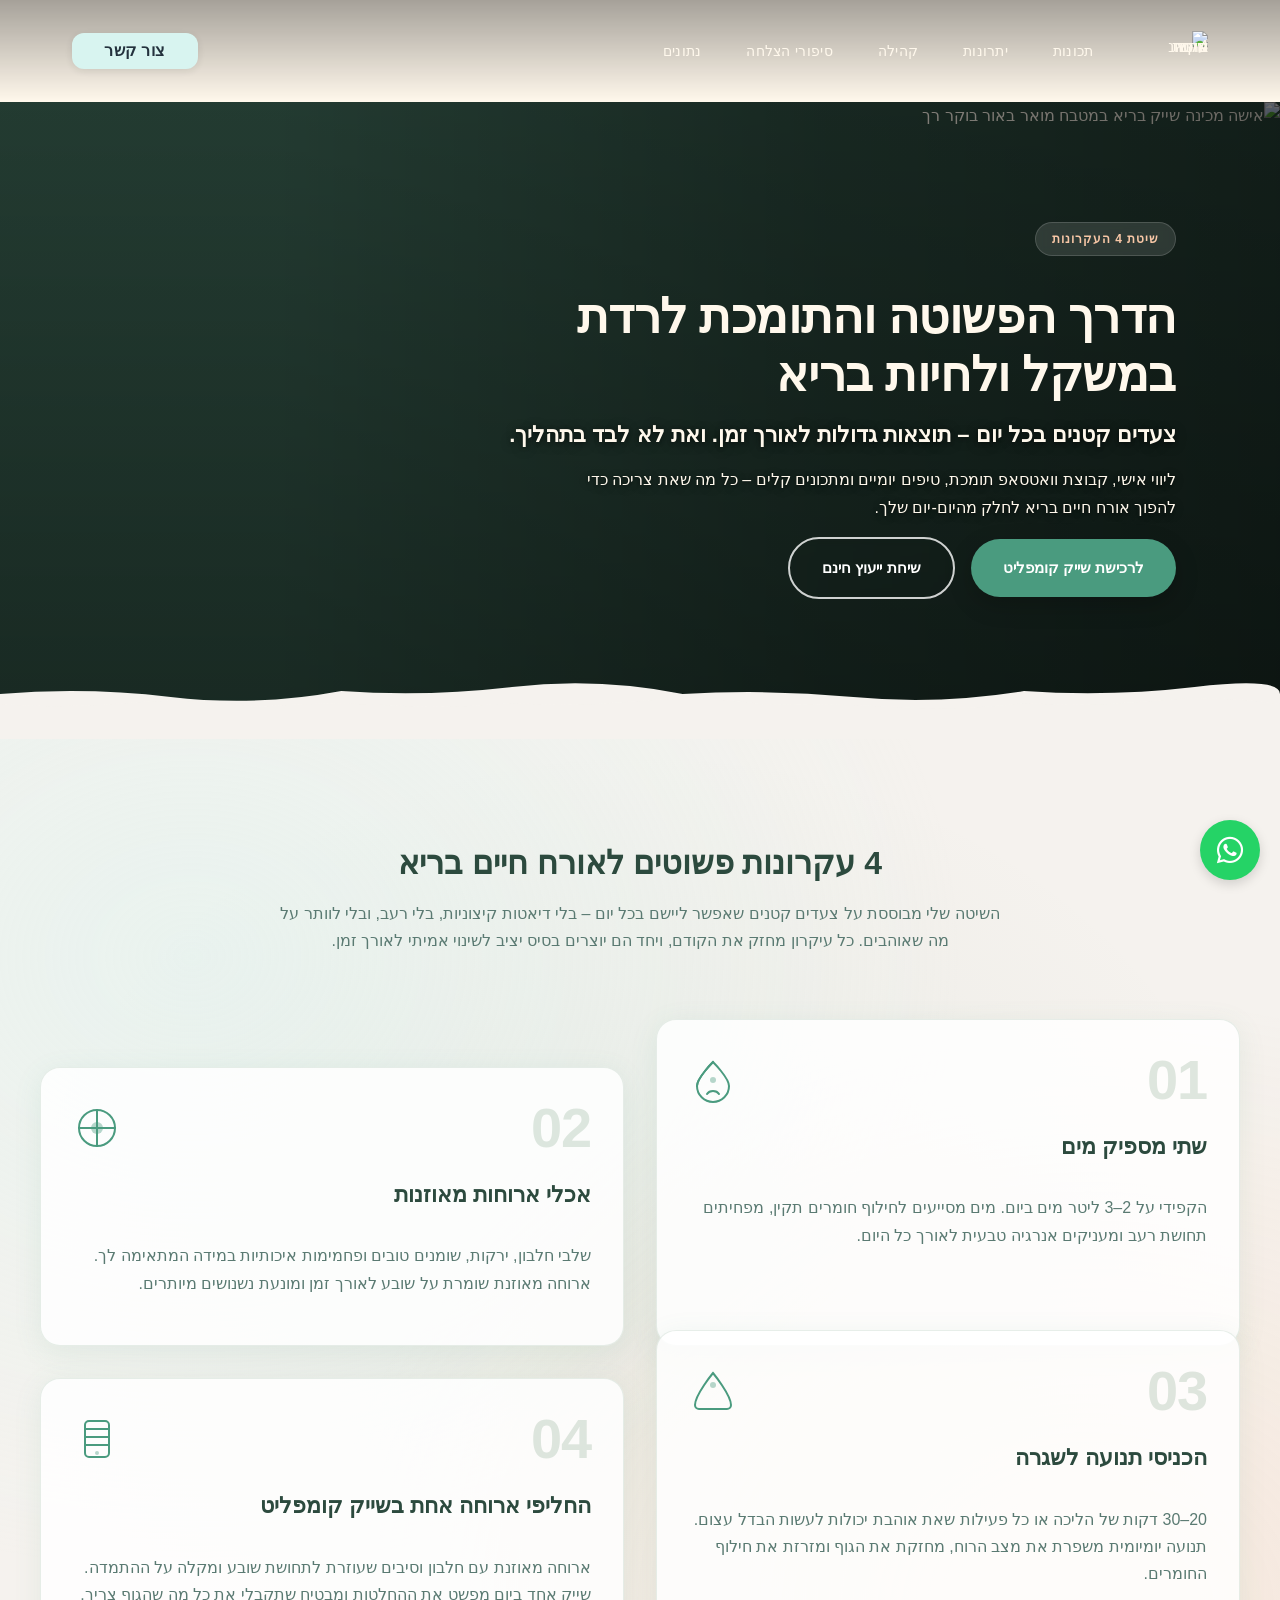
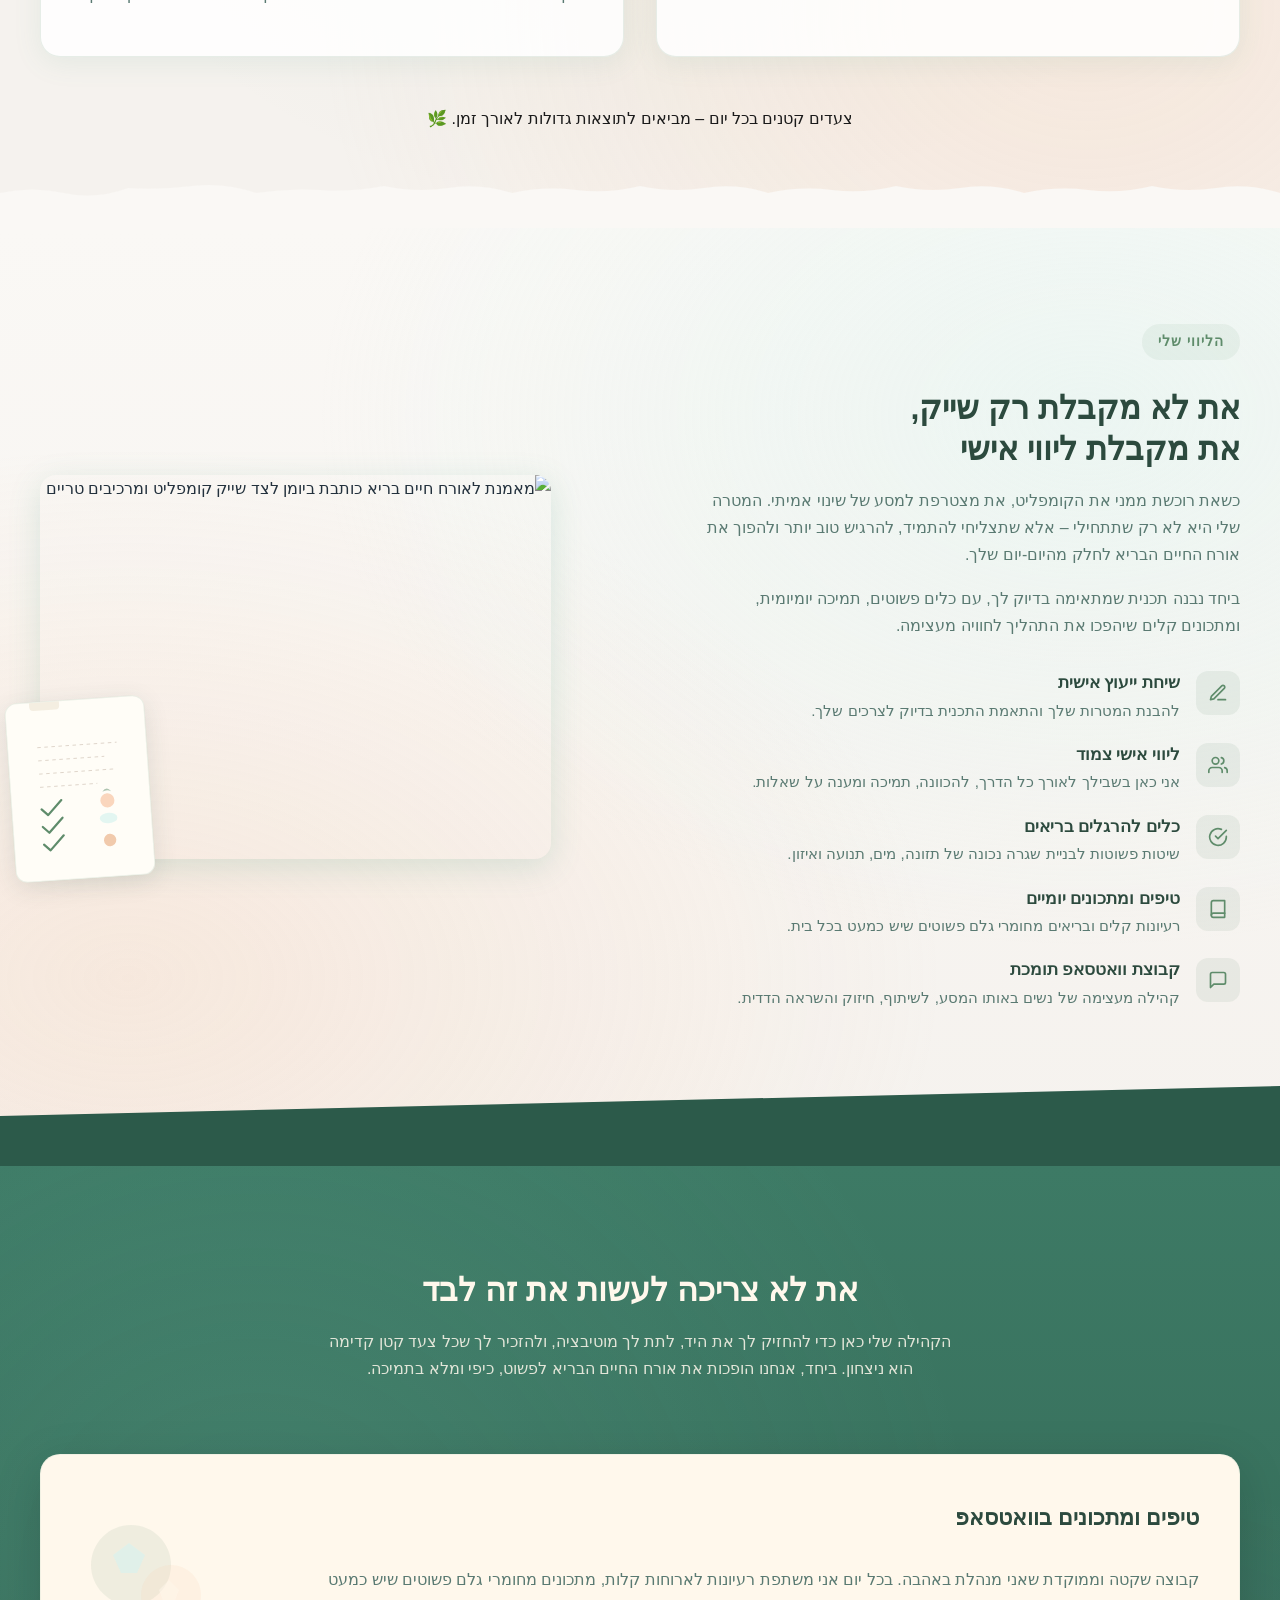
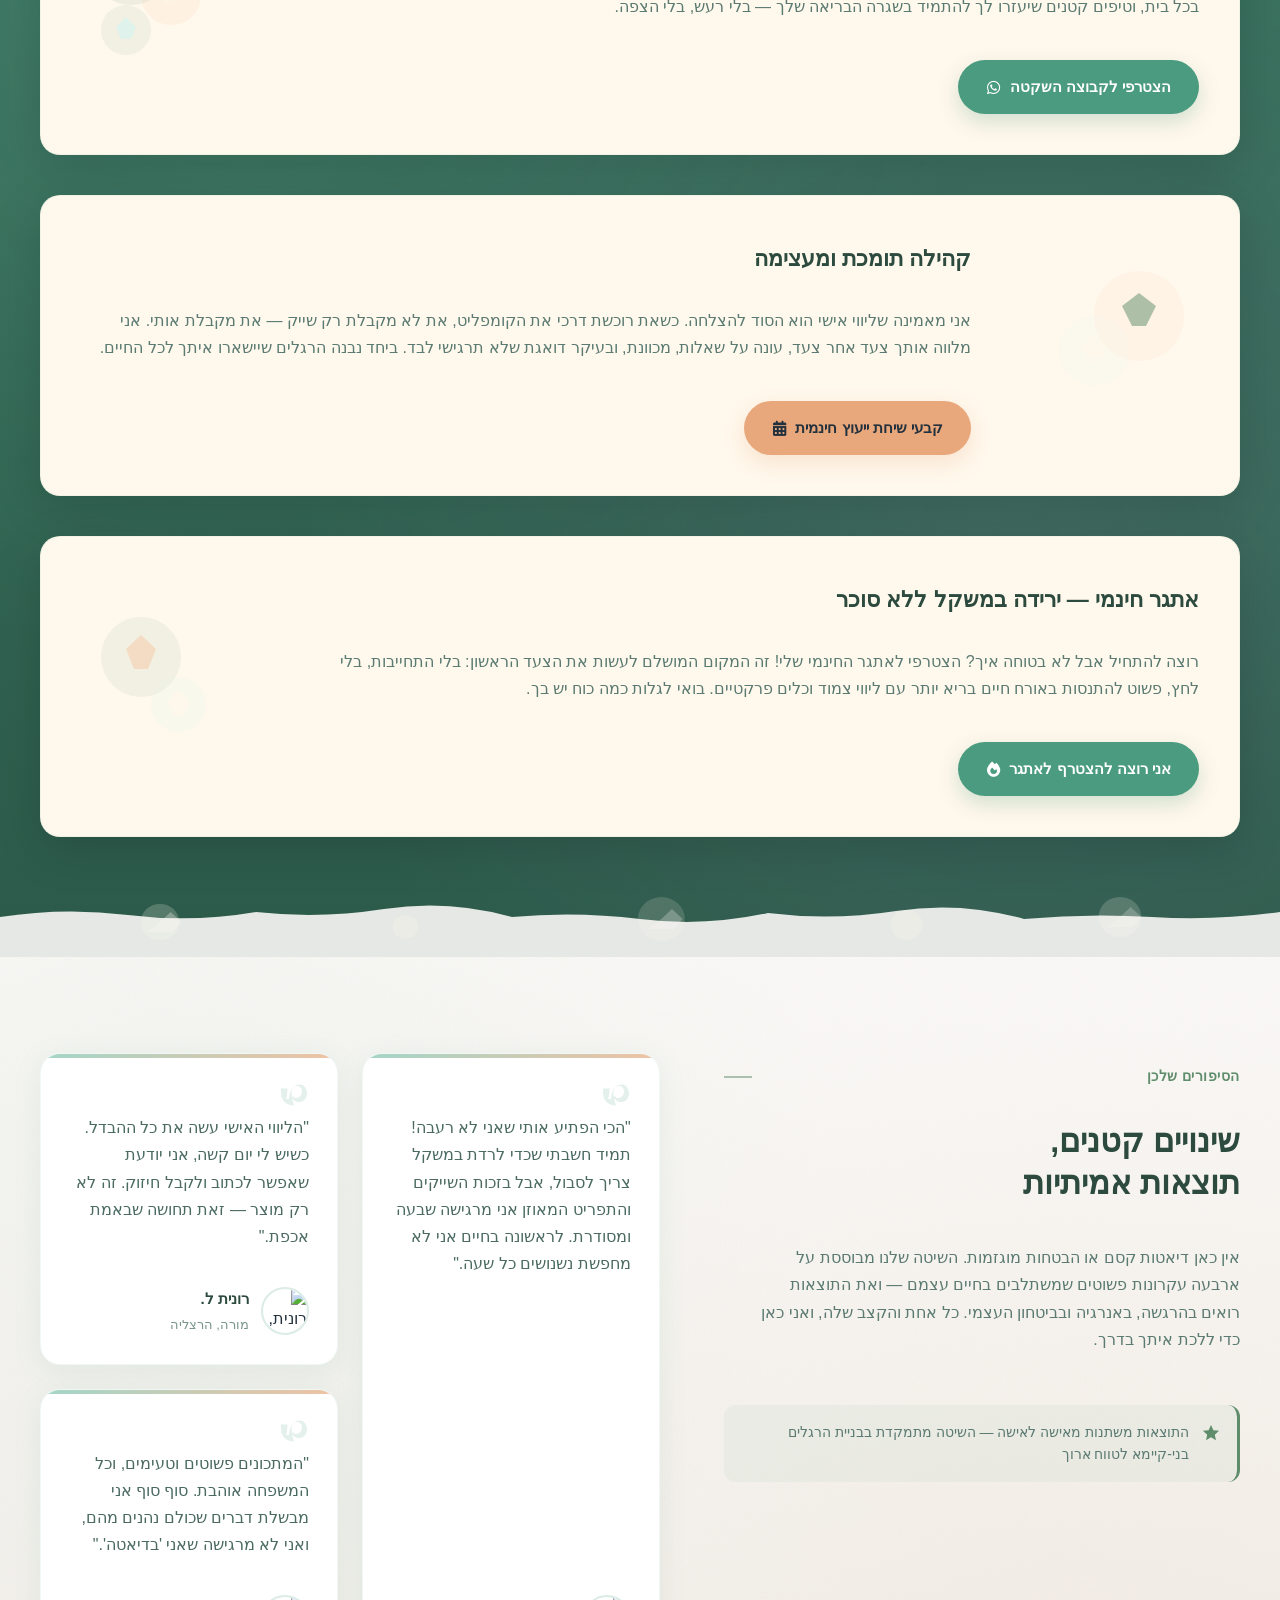
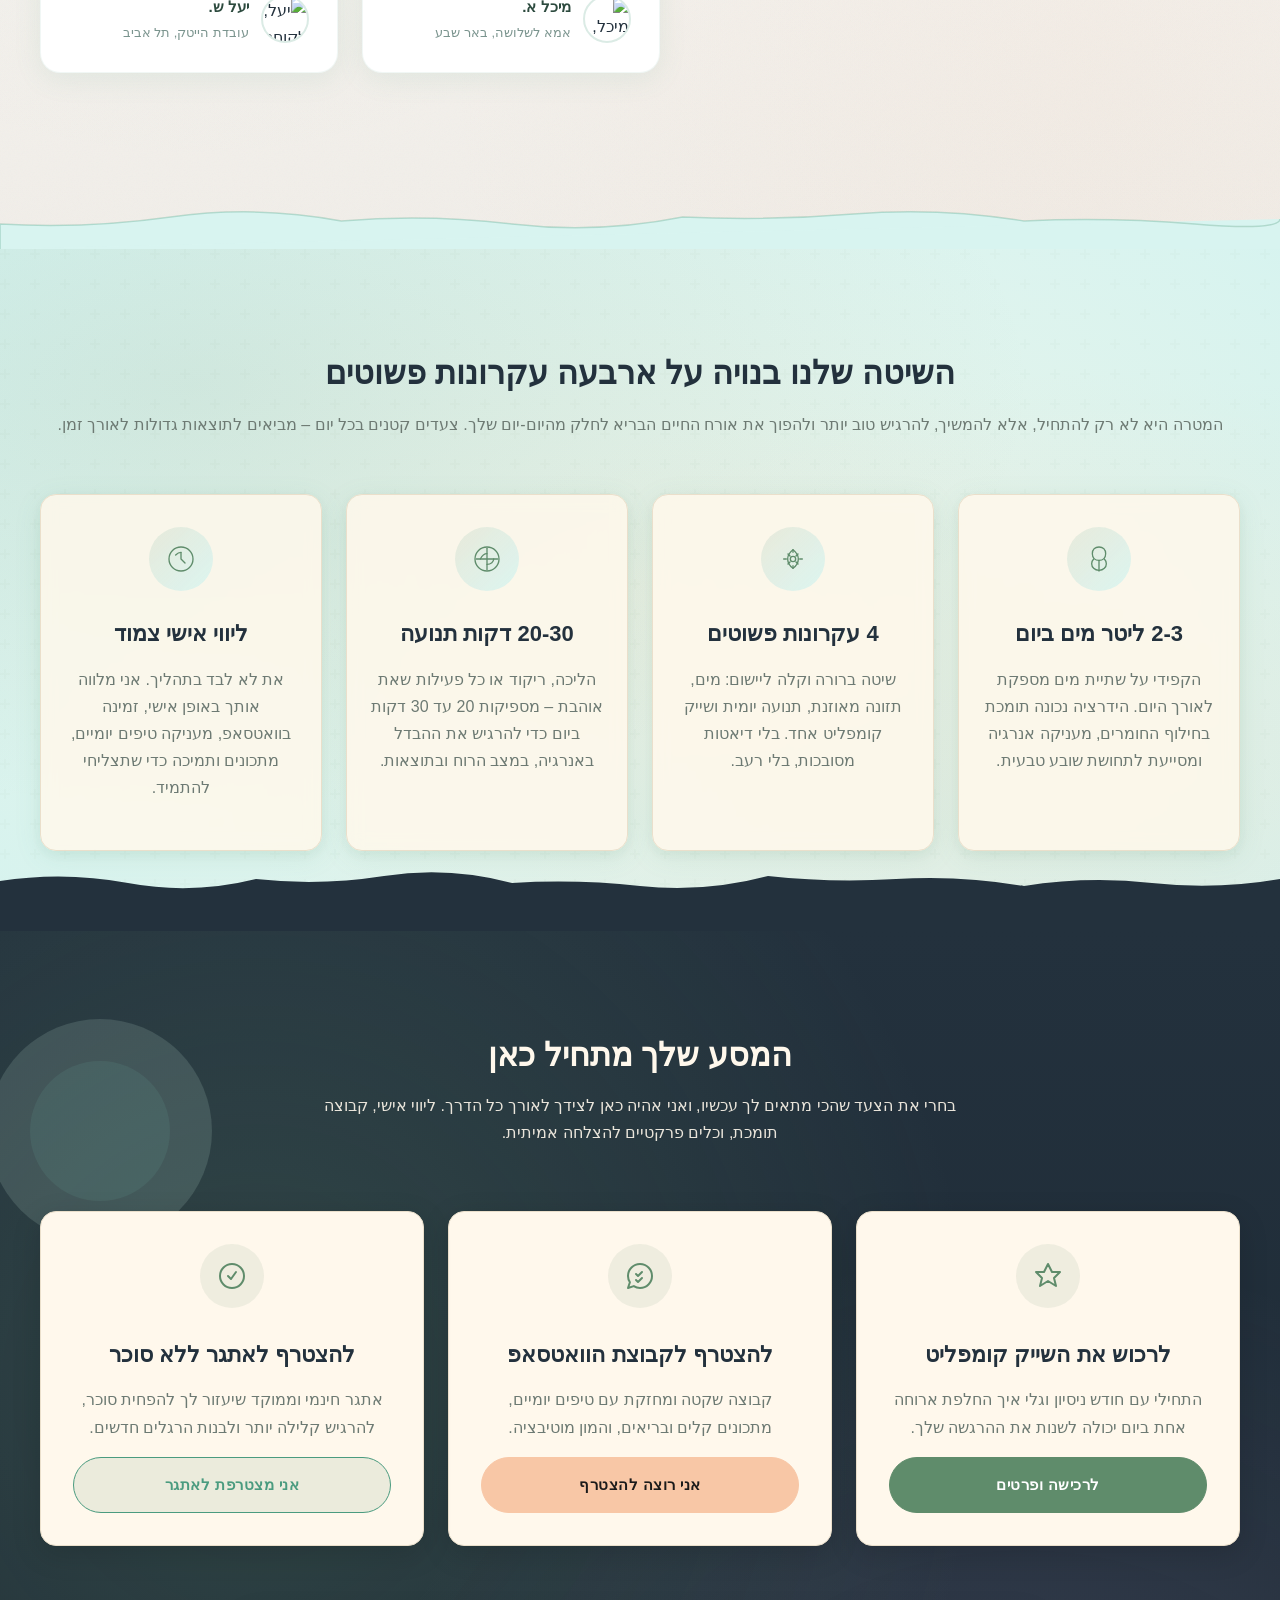
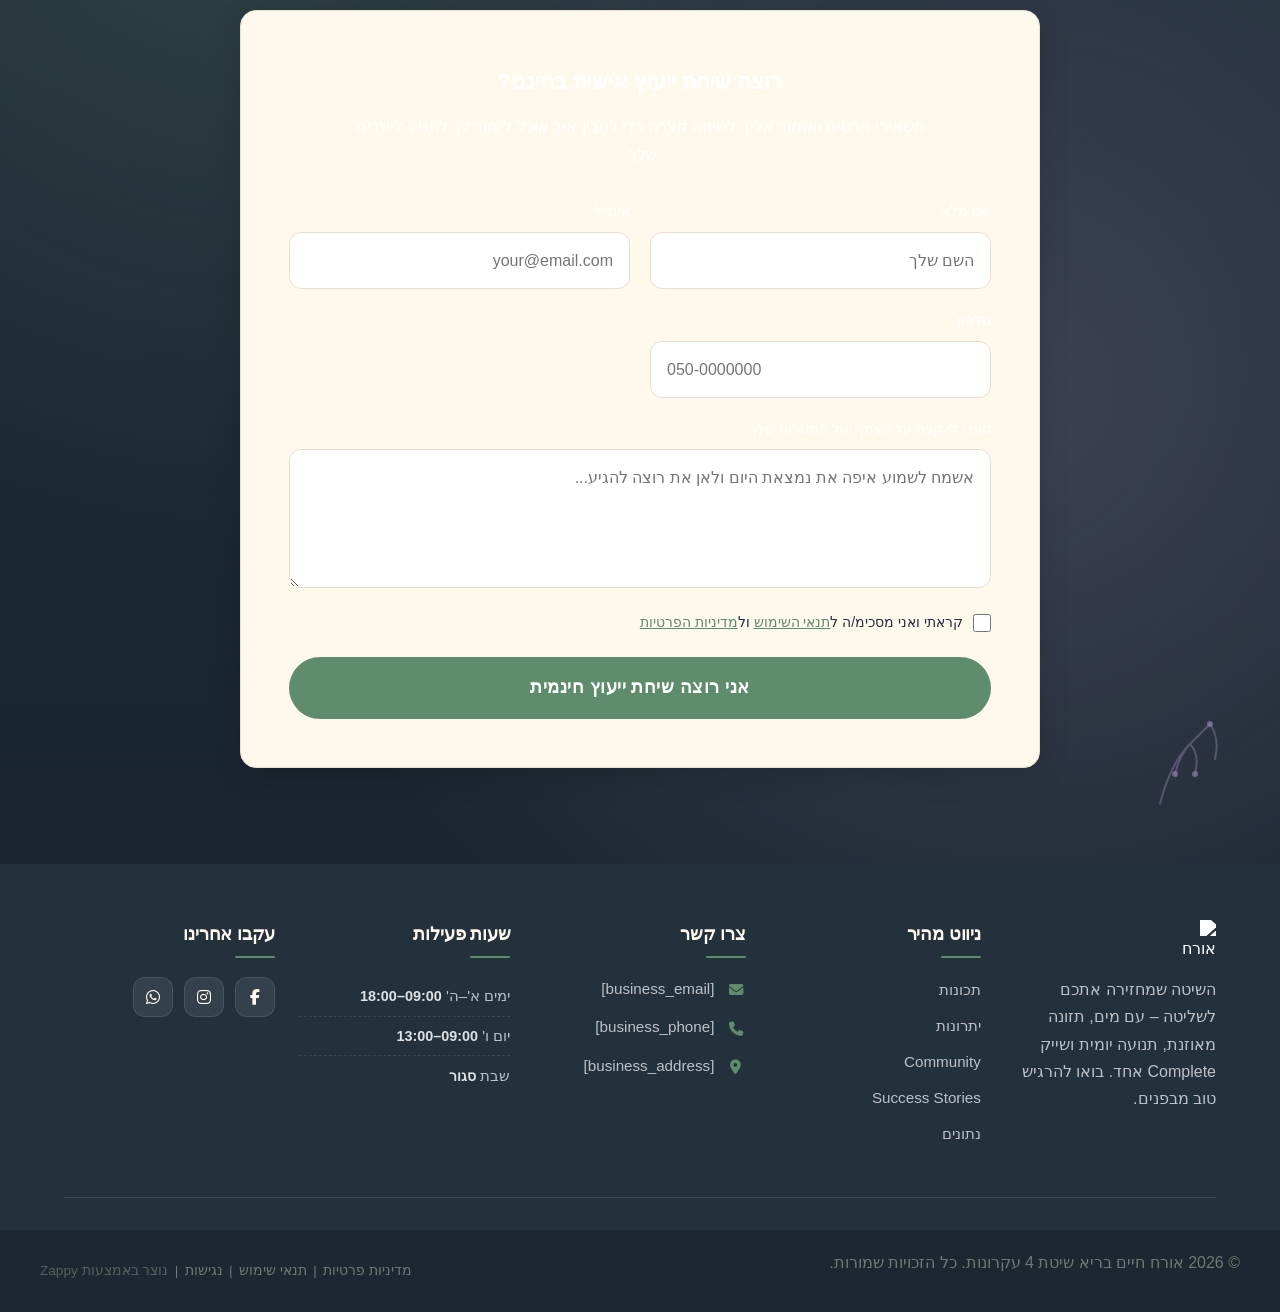
==== public/index.html @ b40cb04c "Initial website commit" ====
<!doctype html><html dir="rtl" lang="he"><head><meta charset="UTF-8"><meta content="width=device-width,initial-scale=1" name="viewport"><meta content="index, follow" name="robots"><title>השינוי מתחיל בצעד הראשון — אורח חיים בריא שיטת 4 עקרונות</title><meta content="גלי את שיטת 4 העקרונות לשינוי אורח חיים: מים, תזונה מאוזנת, תנועה ושייק משלים. ליווי אישי, מתכונים וקבוצת תמיכה מחכים לך. הצטרפי עכשיו למסע הבריאותי שלך!" name="description"><meta content="doral health &amp; wellness, תוכניות בריאות ואיכות חיים, שיטת 4 עקרונות, ליווי אישי לירידה במשקל, בריאות הוליסטית" name="keywords"><link href="/assets/favicon.ico" rel="icon" type="image/x-icon"><link href="/assets/favicon-16x16.png" rel="icon" type="image/png" sizes="16x16"><link href="/assets/favicon-32x32.png" rel="icon" type="image/png" sizes="32x32"><link href="/assets/favicon-48x48.png" rel="icon" type="image/png" sizes="48x48"><link href="/assets/favicon-192x192.png" rel="icon" type="image/png" sizes="192x192"><link href="/assets/favicon-512x512.png" rel="icon" type="image/png" sizes="512x512"><link href="/assets/apple-touch-icon.png" rel="apple-touch-icon"><script>!function(){"use strict";var t="a15ff9d2-df9b-47e9-baea-005cf5d45ec5",e="https://api.zappy5.com/api/analytics/track",a=18e5,n=2592e6,o=!0,i=!0,r=!0;var s=function(){var e="zappy_visitor_"+t,a=null;try{if(a=localStorage.getItem(e)){var o=JSON.parse(a),i=Date.now();if(i-o.created<n)return o.lastSeen=i,localStorage.setItem(e,JSON.stringify(o)),o.id}}catch(t){console.warn("Zappy Analytics: LocalStorage not available")}var r="zv_"+Date.now()+"_"+Math.random().toString(36).substr(2,9);try{localStorage.setItem(e,JSON.stringify({id:r,created:Date.now(),lastSeen:Date.now()}))}catch(t){}return r}(),c=function(){var e="zappy_session_"+t,n=null;try{if(n=sessionStorage.getItem(e)){var o=JSON.parse(n),i=Date.now();if(i-o.timestamp<a)return o.timestamp=i,sessionStorage.setItem(e,JSON.stringify(o)),o.id}}catch(t){console.warn("Zappy Analytics: SessionStorage not available")}var r="zs_"+Date.now()+"_"+Math.random().toString(36).substr(2,9);try{sessionStorage.setItem(e,JSON.stringify({id:r,timestamp:Date.now()}))}catch(t){}return r}();function l(a,n){n=n||{};var o={website_id:t,event_type:a,page_path:window.location.pathname,referrer:document.referrer||"direct",visitor_id:s,session_id:c,metadata:n};if(navigator.sendBeacon){var i=new Blob([JSON.stringify(o)],{type:"application/json"});navigator.sendBeacon(e,i)}else fetch(e,{method:"POST",headers:{"Content-Type":"application/json"},body:JSON.stringify(o),keepalive:!0}).catch(function(t){console.warn("Zappy Analytics: Failed to track event",t)})}o&&l("pageview",{title:document.title,url:window.location.href}),i&&document.addEventListener("click",function(t){var e=t.target;if("BUTTON"===e.tagName||e.closest("button")){var a="BUTTON"===e.tagName?e:e.closest("button");l("click",{element:"button",text:a.textContent.trim().substring(0,100),id:a.id||null,class:a.className||null})}else if("A"===e.tagName||e.closest("a")){var n="A"===e.tagName?e:e.closest("a");l("navigation",{element:"link",text:n.textContent.trim().substring(0,100),href:n.href,external:n.hostname!==window.location.hostname})}},!0),r&&document.addEventListener("submit",function(t){var e=t.target;l("form_submit",{form_id:e.id||null,form_name:e.name||null,form_action:e.action||null,form_method:e.method||"GET"})},!0);var d=Date.now();window.addEventListener("beforeunload",function(){l("page_unload",{time_on_page:Math.floor((Date.now()-d)/1e3),page_path:window.location.pathname})}),window.zappyAnalytics={track:l,getVisitorId:function(){return s},getSessionId:function(){return c}}}()</script><script>!function(){"use strict";if(!window.zappyFireMarketingEvent){var t={begin_checkout:"checkout_started",purchase:"checkout_complete",add_to_cart:"add_to_cart",view_product:"view_product"},e={whatsapp_click:{ga4:"contact",meta:"Contact",gtm:"whatsapp_click",ecom:!1},phone_click:{ga4:"contact",meta:"Contact",gtm:"phone_click",ecom:!1},contact_form_submitted:{ga4:"generate_lead",meta:"Lead",gtm:"contact_form_submitted",ecom:!1},checkout_started:{ga4:"begin_checkout",meta:"InitiateCheckout",gtm:"begin_checkout",ecom:!0},checkout_complete:{ga4:"purchase",meta:"Purchase",gtm:"purchase",ecom:!0},product_inquiry:{ga4:"generate_lead",meta:"Lead",gtm:"product_inquiry",ecom:!1},add_to_cart:{ga4:"add_to_cart",meta:"AddToCart",gtm:"add_to_cart",ecom:!0},view_product:{ga4:"view_item",meta:"ViewContent",gtm:"view_item",ecom:!0}};window.zappyFireMarketingEvent=function(r,o,u){try{u=u||{};var p=t[r]||r,d=e[p];if(!d)return;if((o=o||{}).pagePath||o.page_path||(o.pagePath=a()),"checkout_complete"===p){var l=String(o.orderId||o.order_id||o.transaction_id||"");if(l&&function(t){if(!t)return!1;try{return"1"===sessionStorage.getItem(i(t))}catch(t){return!1}}(l))return;l&&function(t){if(t)try{sessionStorage.setItem(i(t),"1")}catch(t){}}(l)}if(!u.skipFirstParty)try{window.zappyAnalytics&&"function"==typeof window.zappyAnalytics.track&&window.zappyAnalytics.track(p,o)}catch(t){}try{if(window.dataLayer=window.dataLayer||[],d.ecom){var _=c(p,o),m={};_.transaction_id&&(m.transaction_id=_.transaction_id),null!=_.value&&(m.value=_.value),_.currency&&(m.currency=_.currency),_.items&&(m.items=_.items),window.dataLayer.push({event:d.gtm,ecommerce:m}),"checkout_complete"!==p&&"checkout_started"!==p||window.dataLayer.push({event:p,ecommerce:m})}else{var s={event:d.gtm};for(var h in o)Object.prototype.hasOwnProperty.call(o,h)&&(s[h]=o[h]);window.dataLayer.push(s)}}catch(t){}try{"function"==typeof window.gtag&&window.gtag("event",d.ga4,c(p,o))}catch(t){}try{"function"==typeof window.fbq&&window.fbq("track",d.meta,function(t,e){for(var r=n(e=e||{}),a=parseFloat(null!=e.value?e.value:null!=e.total?e.total:0)||0,c=String(e.currency||"USD").toUpperCase(),i=[],o=0,u=0;u<r.length;u++)r[u].item_id&&i.push(r[u].item_id),o+=r[u].quantity||1;if("checkout_complete"===t)return{value:a,currency:c,content_ids:i.length?i:void 0,content_type:"product",num_items:o||void 0,order_id:String(e.order_id||e.orderId||e.transaction_id||e.orderNumber||"")||void 0};if("checkout_started"===t)return{value:a,currency:c,content_ids:i.length?i:void 0,content_type:"product",num_items:o||parseInt(null!=e.itemCount?e.itemCount:0,10)||void 0};if("add_to_cart"===t){var p=String(e.productId||e.product_id||i[0]||"");return{value:a||(r[0]?r[0].price*r[0].quantity:0),currency:c,content_ids:p?[p]:i.length?i:void 0,content_type:"product",content_name:e.productName||e.product_name||r[0]&&r[0].item_name,num_items:parseInt(null!=e.quantity?e.quantity:o||1,10)||1}}if("view_product"===t){var d=String(e.productId||e.product_id||i[0]||"");return{value:a||parseFloat(null!=e.price?e.price:0)||0,currency:c,content_ids:d?[d]:i.length?i:void 0,content_type:"product",content_name:e.productName||e.product_name||r[0]&&r[0].item_name}}return"whatsapp_click"===t||"phone_click"===t?{content_name:"whatsapp_click"===t?"WhatsApp":"Phone",content_category:"contact"}:"contact_form_submitted"===t||"product_inquiry"===t?{content_name:"product_inquiry"===t?"Product inquiry":"Contact form",content_category:e.productName||e.product_name||void 0}:e}(p,o))}catch(t){}}catch(t){}};var r=Object.create(null);document.addEventListener("click",function(t){try{var e=t.target;if(!e)return;var r=u(e,".whatsapp-float, a.whatsapp-float, [data-zappy-whatsapp]"),n=function(t){for(var e=t;e&&e!==document;){if("A"===e.tagName)return e;e=e.parentElement}return null}(e),c=n&&n.href||"";if(r||n&&function(t){if(!t)return!1;var e=String(t).toLowerCase();return-1!==e.indexOf("wa.me/")||-1!==e.indexOf("api.whatsapp.com")||-1!==e.indexOf("whatsapp.com/send")||0===e.indexOf("whatsapp:")}(c)){if(!o("wa:"+c)){var i=r?"float":"link";window.zappyFireMarketingEvent("whatsapp_click",{source:i,href:c||null,pagePath:a()})}return}var p=u(e,".phone-header-btn, .nav-phone-btn, .call-btn, [data-zappy-phone]"),d="";if(n&&n.href&&0===String(n.href).toLowerCase().indexOf("tel:")?d=n.href:p&&p.href&&0===String(p.href).toLowerCase().indexOf("tel:")&&(d=p.href),p||d){var l="";return d&&(l=String(d).replace(/^tel:/i,"").trim()),void(o("tel:"+(l||p&&p.id||"btn"))||window.zappyFireMarketingEvent("phone_click",{source:p?"button":"link",phone:l||null,href:d||null,pagePath:a()}))}}catch(t){}},!0)}function a(){try{if(window.ZAPPY_CONFIG&&window.ZAPPY_CONFIG.currentPagePath)return window.ZAPPY_CONFIG.currentPagePath}catch(t){}try{return window.location.pathname||"/"}catch(t){return"/"}}function n(t){var e=(t=t||{}).items||t.cartItems||t.cart_items||t.lineItems||[];Array.isArray(e)||(e=[]);for(var r=[],a=0;a<e.length;a++){var n=e[a];if(n&&"object"==typeof n){var c=String(n.item_id||n.productId||n.product_id||n.id||"").trim(),i=String(n.item_name||n.productName||n.product_name||n.name||"").trim(),o=parseFloat(null!=n.price?n.price:null!=n.unitPrice?n.unitPrice:0)||0,u=Math.max(1,parseInt(null!=n.quantity?n.quantity:null!=n.qty?n.qty:1,10)||1);(c||i)&&r.push({item_id:c||i,item_name:i||c,price:o,quantity:u})}}return r}function c(t,e){var r=n(e=e||{}),c=parseFloat(null!=e.value?e.value:null!=e.total?e.total:0)||0,i=String(e.currency||"USD").toUpperCase();if("checkout_complete"===t)return{transaction_id:String(e.transaction_id||e.orderId||e.order_id||e.orderNumber||"")||void 0,value:c,currency:i,items:r};if("checkout_started"===t)return{value:c,currency:i,items:r};if("add_to_cart"===t){var o=r.length?r:[{item_id:String(e.productId||e.product_id||""),item_name:String(e.productName||e.product_name||""),price:parseFloat(null!=e.value?e.value:null!=e.price?e.price:0)||0,quantity:parseInt(null!=e.quantity?e.quantity:1,10)||1}].filter(function(t){return t.item_id||t.item_name});return{value:c||(o[0]?o[0].price*o[0].quantity:0),currency:i,items:o}}if("view_product"===t){var u=r.length?r:[{item_id:String(e.productId||e.product_id||""),item_name:String(e.productName||e.product_name||""),price:parseFloat(null!=e.price?e.price:null!=e.value?e.value:0)||0,quantity:1}].filter(function(t){return t.item_id||t.item_name});return{currency:i,value:c||(u[0]?u[0].price:0),items:u}}return"whatsapp_click"===t||"phone_click"===t?{method:"whatsapp_click"===t?"whatsapp":"phone",page_path:e.pagePath||a()}:"contact_form_submitted"===t||"product_inquiry"===t?{page_path:e.pagePath||a()}:e}function i(t){return"zappy_purchase_fired_"+String(t||"")}function o(t){var e=Date.now();return!!(r[t]&&e-r[t]<800)||(r[t]=e,!1)}function u(t,e){return t&&t.closest?t.closest(e):null}}()</script><meta content="השינוי מתחיל בצעד הראשון — אורח חיים בריא שיטת 4 עקרונות" property="og:title"><meta content="גלי את שיטת 4 העקרונות לשינוי אורח חיים: מים, תזונה מאוזנת, תנועה ושייק משלים. ליווי אישי, מתכונים וקבוצת תמיכה מחכים לך. הצטרפי עכשיו למסע הבריאותי שלך!" property="og:description"><meta content="summary_large_image" name="twitter:card"><meta content="השינוי מתחיל בצעד הראשון — אורח חיים בריא שיטת 4 עקרונות" name="twitter:title"><meta content="גלי את שיטת 4 העקרונות לשינוי אורח חיים: מים, תזונה מאוזנת, תנועה ושייק משלים. ליווי אישי, מתכונים וקבוצת תמיכה מחכים לך. הצטרפי עכשיו למסע הבריאותי שלך!" name="twitter:description"><meta content="website" property="og:type"><meta content="he_IL" property="og:locale"><style>.skip-link{position:absolute;top:0;left:0;transform:translateY(-200%);padding:12px 18px;background:var(--bg-dark,#1a1a1a);color:var(--text-light,#fff);font-weight:600;border-radius:0 0 8px 0;z-index:10000}.skip-link:focus{transform:none;outline:2px solid var(--ring,#fff);outline-offset:2px}:focus-visible{outline:2px solid var(--ring,currentColor);outline-offset:3px}</style><link href="/assets/favicon.ico" rel="icon" type="image/x-icon"><link href="/assets/favicon-16x16.png" rel="icon" type="image/png" sizes="16x16"><link href="/assets/favicon-32x32.png" rel="icon" type="image/png" sizes="32x32"><link href="/assets/favicon-48x48.png" rel="icon" type="image/png" sizes="48x48"><link href="/assets/favicon-192x192.png" rel="icon" type="image/png" sizes="192x192"><link href="/assets/favicon-512x512.png" rel="icon" type="image/png" sizes="512x512"><link href="/assets/apple-touch-icon.png" rel="apple-touch-icon"><link href="https://cdn.jsdelivr.net/npm/vanilla-cookieconsent@3/dist/cookieconsent.css" rel="stylesheet"><style id="zappy-critical-above-fold-css">html{box-sizing:border-box;-webkit-text-size-adjust:100%}*,::after,::before{box-sizing:inherit}body{margin:0;min-width:320px;overflow-x:clip}img,svg,video{max-width:100%;height:auto}main{display:block}.container{width:min(100% - 32px,1200px);margin-inline:auto}.navbar,header .navbar,header[role=banner],nav.navbar{position:relative;z-index:1000;width:100%}.nav-container,.navbar .container{display:flex;align-items:center;justify-content:space-between;min-height:64px}.logo,.logo-link img{display:block;width:35px;height:35px;object-fit:contain}#navMenu,.nav-menu{list-style:none;margin:0;padding:0}#navMenu a,.nav-menu a,.navbar .nav-links a,.navbar a{color:inherit;text-decoration:none}#navMenu .sub-menu,.nav-menu .sub-menu,.navbar .sub-menu{display:none}.fa,.fa-brands,.fa-regular,.fa-solid,.fab,.far,.fas{display:inline-block;min-width:1em;text-align:center}html:not(#zappy-noop) .navbar:has(.nav-ecommerce-icons)>.phone-header-btn,html:not(#zappy-noop)[data-zappy-site-type=ecommerce] .phone-header-btn{display:none!important;visibility:hidden!important;width:0!important;height:0!important;pointer-events:none!important}.zappy-preview-empty-store-cta{display:none!important;visibility:hidden!important;height:0!important;max-height:0!important;overflow:hidden!important;margin:0!important;padding:0!important;border:0!important;box-shadow:none!important}.zappy-catalog-menu{background:var(--surface-color,var(--surface,linear-gradient(135deg,#f8f9fa 0,#fff 100%)));border-bottom:1px solid var(--border-color,#e5e7eb);padding:0;position:sticky;top:0;z-index:90}.zappy-catalog-menu.rtl,.zappy-catalog-menu[dir=rtl]{direction:rtl}.zappy-catalog-menu.ltr,.zappy-catalog-menu[dir=ltr]{direction:ltr}.catalog-menu-container{max-width:1440px;margin:0 auto;display:flex;align-items:center;gap:8px;padding:10px 24px;overflow:visible}.catalog-menu-categories,.catalog-menu-list{display:flex;align-items:center;gap:4px;flex-wrap:wrap;margin:0;padding:0;list-style:none}.catalog-menu-item{display:inline-flex;align-items:center;padding:8px 16px;font-size:14px;font-weight:500;color:var(--text-color,var(--text,#374151));text-decoration:none;border-radius:20px;white-space:nowrap}.catalog-menu-all{background:var(--primary-color,var(--primary,#111));color:var(--text-light,#fff)!important}.catalog-menu-parent{position:relative;display:inline-flex;align-items:center}.catalog-menu-trigger{display:inline-flex;align-items:center;gap:6px}.catalog-menu-chevron{flex-shrink:0}.catalog-menu-parent>.sub-menu{display:none!important;visibility:hidden!important;opacity:0!important;pointer-events:none!important}.hero-section,.index-hero-section,section[class*=hero]{position:relative;overflow:hidden;min-height:560px}.hero-bg-image,.hero-bg-wrapper,section[class*=hero] [class*=hero-bg]{position:absolute;inset:0;width:100%;height:100%}.hero-bg-image img,.hero-bg-wrapper img,section[class*=hero] [data-hero-bg],section[class*=hero] img[data-hero-background=true]{width:100%!important;height:100%!important;object-fit:cover!important;display:block}.hero-content,section[class*=hero] .container{position:relative;z-index:2}@media(max-width:768px){:root{--header-height:72px;--total-header-height:72px;--zappy-mobile-menu-top:72px}html[data-zappy-site-type=ecommerce] body{padding-top:var(--total-header-height,72px)}html[data-zappy-site-type=ecommerce] body>.navbar:not(.zappy-catalog-menu),html[data-zappy-site-type=ecommerce] body>nav.navbar{position:fixed!important;top:0;left:0;right:0;z-index:100000;width:100%;margin-bottom:0}.zappy-catalog-menu{position:fixed;top:var(--header-height,72px);left:0;right:0;z-index:99999}.nav-container,.navbar .container{min-height:60px}#navMenu,.nav-menu{max-width:100vw;overflow-x:hidden}.hero-section,.index-hero-section,section[class*=hero]{min-height:100svh}.hero-bg-image,.hero-bg-wrapper,.hero-scrim{min-height:100svh}}:root{--zappy-header-stack-height:calc(var(--zappy-announcement-height, 40px) + var(--header-height, 72px))}body:has(.zappy-announcement-bar) .navbar:not(.zappy-catalog-menu):not(.mobile-search-panel),body:has(.zappy-announcement-bar) header.navbar,body:has(.zappy-announcement-bar) nav.navbar:not(.zappy-catalog-menu){top:var(--zappy-announcement-height,40px)!important}body:has(.zappy-announcement-bar) .index-hero-section,body:has(.zappy-announcement-bar) main>section[class*=hero]:first-of-type,body:has(.zappy-announcement-bar) section[data-hero-type^=fullscreen]{margin-top:calc(-1 * var(--zappy-header-stack-height))!important;padding-top:calc(var(--zappy-header-stack-height))!important}[data-zappy-content-align]{display:flex!important;flex-direction:column!important}[data-zappy-content-align^=top-]{justify-content:flex-start!important}[data-zappy-content-align^=center-],[data-zappy-content-align^=lower-],[data-zappy-content-align^=upper-]{justify-content:center!important}[data-zappy-content-align^=bottom-]{justify-content:flex-end!important}[data-zappy-content-align$="-left"],[data-zappy-content-align$="-mid-left"]{align-items:flex-start!important;text-align:start!important}[data-zappy-content-align$="-center"]{align-items:center!important;text-align:center!important}[data-zappy-content-align$="-mid-right"],[data-zappy-content-align$="-right"]{align-items:flex-end!important;text-align:end!important}[data-zappy-content-align] [data-zappy-align-target]{margin-left:auto;margin-right:auto}[data-zappy-content-align$="-center"] [data-zappy-align-target],[data-zappy-content-align$="-center"] [data-zappy-align-target]>*{text-align:center!important}</style><link href="/styles.css" rel="stylesheet"><script>window.ZAPPY_WEBSITE_ID="a15ff9d2-df9b-47e9-baea-005cf5d45ec5",window.ZAPPY_API_BASE="https://api.zappy5.com"</script><link href="/assets/site-image-index-hero-image-1.webp" rel="preload" as="image" fetchpriority="high"><style id="zappy-dropdown-submenu-styles">#navMenu li:has(.sub-menu),.nav-menu li:has(.sub-menu),.navbar li:has(.sub-menu),nav li:has(.sub-menu){position:relative}#navMenu .sub-menu,.nav-menu .sub-menu,.navbar .sub-menu,nav .sub-menu{display:block!important;position:absolute!important;top:100%;left:0;min-width:220px;border-radius:8px;box-shadow:0 8px 25px rgba(0,0,0,.15);padding:8px 0;opacity:0;visibility:hidden;transform:translateY(10px);transition:all .3s ease;z-index:1000;list-style:none;pointer-events:none}#navMenu li:hover>.sub-menu,.nav-menu li:hover>.sub-menu,.navbar li:hover>.sub-menu,nav li:hover>.sub-menu{opacity:1!important;visibility:visible!important;transform:translateY(0)!important;pointer-events:auto!important}.sub-menu li{list-style:none;margin:0;padding:0}.sub-menu a{display:block!important;padding:10px 16px!important;color:var(--text-dark,#333)!important;font-weight:500;text-decoration:none;white-space:nowrap;transition:background-color .2s}.sub-menu .zappy-nav-child>a{padding-left:28px!important;font-size:.9em!important;opacity:.85!important}[dir=rtl] .sub-menu .zappy-nav-child>a,html[lang=ar] .sub-menu .zappy-nav-child>a,html[lang=he] .sub-menu .zappy-nav-child>a{padding-left:10px!important;padding-right:28px!important}.sub-menu .zappy-nav-parent>a{font-weight:600!important}.sub-menu a:hover{background-color:#f5f5f5}[dir=rtl] .nav-menu .sub-menu,[dir=rtl] .navbar .sub-menu,[dir=rtl] nav .sub-menu,html[lang=ar] .nav-menu .sub-menu,html[lang=ar] .navbar .sub-menu,html[lang=ar] nav .sub-menu,html[lang=he] .nav-menu .sub-menu,html[lang=he] .navbar .sub-menu,html[lang=he] nav .sub-menu{left:auto!important;right:0!important}.sub-menu:empty,.sub-menu:not(:has(li)):not(:has(> a)),.sub-menu:not(:has(li:not(.zappy-hidden-menu-item))):not(:has(> a)){display:none!important;opacity:0!important;visibility:hidden!important;pointer-events:none!important}li:has(.menu-group-title):hover>.sub-menu{opacity:1!important;visibility:visible!important;transform:translateY(0)!important;pointer-events:auto!important}#navMenu>li>.menu-group-title,.nav-menu>li>.menu-group-title{display:inline-block;padding:.5rem 1rem;cursor:default;user-select:none}@media (max-width:768px){#navMenu .sub-menu,.nav-menu .sub-menu,.navbar .sub-menu,nav .sub-menu{position:static!important;transform:none!important;box-shadow:none!important;background:0 0!important;max-height:0;overflow:hidden;opacity:0;visibility:hidden;transition:max-height .3s ease,opacity .3s ease;padding:0!important;border-radius:0!important}#navMenu .sub-menu.mobile-expanded,.nav-menu .sub-menu.mobile-expanded,.navbar .sub-menu.mobile-expanded{max-height:none!important;overflow-y:visible!important;opacity:1!important;visibility:visible!important;padding:8px 0 8px 16px!important}[dir=rtl] .sub-menu.mobile-expanded,html[lang=he] .sub-menu.mobile-expanded{padding:8px 16px 8px 0!important}#navMenu li:hover>.sub-menu,.nav-menu li:hover>.sub-menu,.navbar li:hover>.sub-menu,nav li:hover>.sub-menu{opacity:0;visibility:hidden;pointer-events:none}#navMenu li>.sub-menu.mobile-expanded,.nav-menu li>.sub-menu.mobile-expanded,.navbar li>.sub-menu.mobile-expanded,nav li>.sub-menu.mobile-expanded{opacity:1!important;visibility:visible!important;pointer-events:auto!important}#navMenu li:has(.sub-menu),.nav-menu li:has(.sub-menu),.navbar li:has(.sub-menu),nav li:has(.sub-menu){display:flex!important;flex-wrap:wrap!important;align-items:center!important;position:relative!important;min-height:44px!important}#navMenu li:has(.sub-menu)>a,.nav-menu li:has(.sub-menu)>a,.navbar li:has(.sub-menu)>a,nav li:has(.sub-menu)>a{flex:1!important;min-width:0!important}#navMenu li:has(.sub-menu)>.menu-group-title,.nav-menu li:has(.sub-menu)>.menu-group-title,.navbar li:has(.sub-menu)>.menu-group-title,nav li:has(.sub-menu)>.menu-group-title{flex:1!important;min-width:0!important;padding:0!important;line-height:inherit!important}#navMenu li:has(.sub-menu)>.sub-menu,.nav-menu li:has(.sub-menu)>.sub-menu,.navbar li:has(.sub-menu)>.sub-menu,nav li:has(.sub-menu)>.sub-menu{flex-basis:100%!important;width:100%!important}#navMenu li:has(.sub-menu)>a [class*=arrow],#navMenu li:has(.sub-menu)>a [class*=chevron],.nav-menu li:has(.sub-menu)>a .fa-angle-down,.nav-menu li:has(.sub-menu)>a .fa-chevron-down,.nav-menu li:has(.sub-menu)>a [class*=arrow],.nav-menu li:has(.sub-menu)>a [class*=chevron],nav li:has(.sub-menu)>a [class*=arrow],nav li:has(.sub-menu)>a [class*=chevron]{display:none!important;visibility:hidden!important}.mobile-submenu-toggle{display:flex!important;align-items:center!important;justify-content:center!important;width:44px!important;height:auto!important;background:0 0!important;border:none!important;cursor:pointer!important;color:var(--text-light)!important;position:static!important;flex-shrink:0!important;align-self:stretch!important;z-index:2!important;padding:0!important;margin:0!important}.mobile-submenu-toggle::after{content:''!important;width:0!important;height:0!important;border-left:6px solid transparent!important;border-right:6px solid transparent!important;border-top:7px solid currentColor!important;transition:transform .3s ease!important}.mobile-submenu-toggle.expanded::after{transform:rotate(180deg)!important}.sub-menu a{padding:10px 0!important;display:block!important;color:var(--text-light)!important;white-space:normal!important}.sub-menu .zappy-nav-child>a{padding-left:28px!important;font-size:.9em!important;opacity:.85!important}[dir=rtl] .sub-menu .zappy-nav-child>a,html[lang=ar] .sub-menu .zappy-nav-child>a,html[lang=he] .sub-menu .zappy-nav-child>a{padding-left:0!important;padding-right:28px!important}.sub-menu .zappy-nav-parent>a{font-weight:600!important}#navMenu.active,.nav-menu.active{max-width:100vw!important;overflow-x:hidden!important;box-sizing:border-box!important}.navbar .sub-menu li a,.zappy-products-dropdown .sub-menu a,nav.navbar .sub-menu li a{color:var(--text-light)!important}}@media (min-width:769px){.mobile-submenu-toggle{display:none!important}}</style><style id="zappy-widget-visibility">html[dir=rtl] .whatsapp-float{right:20px!important;left:auto!important}html:not([dir]) .whatsapp-float,html[dir=ltr] .whatsapp-float{left:20px!important;right:auto!important}html[dir=rtl] #mic-access-tool-general-button,html[dir=rtl] #mic-init-access-tool #mic-access-tool-general-button,html[dir=rtl] #mic-init-access-tool .mic-access-tool-general-button,html[dir=rtl] ._access-icon,html[dir=rtl] .mic-access-tool-general-button{left:20px!important;right:auto!important}html:not([dir]) #mic-access-tool-general-button,html:not([dir]) #mic-init-access-tool #mic-access-tool-general-button,html:not([dir]) #mic-init-access-tool .mic-access-tool-general-button,html:not([dir]) ._access-icon,html:not([dir]) .mic-access-tool-general-button,html[dir=ltr] #mic-access-tool-general-button,html[dir=ltr] #mic-init-access-tool #mic-access-tool-general-button,html[dir=ltr] #mic-init-access-tool .mic-access-tool-general-button,html[dir=ltr] ._access-icon,html[dir=ltr] .mic-access-tool-general-button{right:20px!important;left:auto!important}@media (max-width:768px){.whatsapp-float{display:flex!important}}@media (min-width:769px){.whatsapp-float{display:flex!important}}@media (max-width:768px){#mic-access-tool-general-button,#mic-init-access-tool #mic-access-tool-general-button,#mic-init-access-tool .mic-access-tool-general-button,._access-icon,.mic-access-tool-general-button{display:flex!important;visibility:visible!important;opacity:1!important;pointer-events:auto!important}#mic-access-tool-box.opened-mic-access-tool,#mic-init-access-tool #mic-access-tool-box.opened-mic-access-tool,.mic-access-tool-box.opened-mic-access-tool{visibility:visible!important;opacity:1!important;pointer-events:auto!important}}@media (min-width:769px){#mic-access-tool-general-button,#mic-init-access-tool #mic-access-tool-general-button,#mic-init-access-tool .mic-access-tool-general-button,._access-icon,.mic-access-tool-general-button{display:flex!important;visibility:visible!important;opacity:1!important;pointer-events:auto!important}#mic-access-tool-box.opened-mic-access-tool,#mic-init-access-tool #mic-access-tool-box.opened-mic-access-tool,.mic-access-tool-box.opened-mic-access-tool{visibility:visible!important;opacity:1!important;pointer-events:auto!important}}</style></head><body><a href="#main" class="skip-link">דלג לתוכן הראשי</a><nav class="navbar" dir="rtl"><button class="mobile-toggle" aria-label="Menu" id="mobileToggle"><svg viewBox="0 0 24 24" fill="none" style="display:block !important" class="hamburger-icon" height="24" width="24"><path d="M3 12h18M3 6h18M3 18h18" stroke="currentColor" stroke-width="2" stroke-linecap="round"></path></svg> <svg viewBox="0 0 24 24" fill="none" style="display:none !important" class="close-icon" height="24" width="24"><path d="M18 6L6 18M6 6l12 12" stroke="currentColor" stroke-width="2" stroke-linecap="round"></path></svg></button> <button class="phone-header-btn" aria-label="Call" data-phone="[business_phone]"><svg viewBox="0 0 24 24" fill="currentColor" width="20" height="20"><path d="M22 16.92v3a2 2 0 0 1-2.18 2 19.79 19.79 0 0 1-8.63-3.07 19.5 19.5 0 0 1-6-6 19.79 19.79 0 0 1-3.07-8.67A2 2 0 0 1 4.11 2h3a2 2 0 0 1 2 1.72 12.84 12.84 0 0 0 .7 2.81 2 2 0 0 1-.45 2.11L8.09 9.91a16 16 0 0 0 6 6l1.27-1.27a2 2 0 0 1 2.11-.45 12.84 12.84 0 0 0 2.81.7A2 2 0 0 1 22 16.92z"></path></svg></button><div class="nav-container"><div class="nav-right-group"><div class="nav-brand"><a href="/" class="logo-link"><img alt="אורח חיים בריא שיטת 4 עקרונות" decoding="async" height="35" src="/assets/site-image-image-1.webp" width="35" class="logo"></a></div><ul class="nav-menu" id="navMenu"><li><a href="#features">תכונות</a></li><li><a href="#benefits">יתרונות</a></li><li><a href="#community">קהילה</a></li><li><a href="#success-stories">סיפורי הצלחה</a></li><li><a href="#stats">נתונים</a></li><li class="mobile-contact-link nav-cta-mobile-item"><a href="#cta" class="nav-cta-btn">צור קשר</a></li></ul></div><div class="nav-cta-container"><a href="#cta" class="nav-cta-btn">צור קשר</a></div></div></nav><script>window.addEventListener("load",function(){const e=document.querySelector(".navbar, nav, header");if(!e)return void console.log("[Navbar] Navbar element not found");let t=document.getElementById("mobileToggle")||document.querySelector(".mobile-toggle")||document.querySelector(".hamburger")||document.querySelector(".hamburger-menu")||document.querySelector(".menu-toggle")||document.querySelector(".burger-menu")||document.querySelector('[aria-label="Menu"]')||document.querySelector('[aria-label="תפריט"]');const o=document.querySelector(".phone-header-btn"),n=window.getComputedStyle(e);let r=n.backgroundColor;if(console.log("[Navbar] Initial navbar background:",r),"transparent"===r||"rgba(0, 0, 0, 0)"===r||r.startsWith("rgba")&&r.includes(", 0)")){const e=n.backgroundImage;if(e&&"none"!==e)console.log("[Navbar] Navbar has background image/gradient, using dark text"),r="rgb(240, 240, 240)";else{const e=window.getComputedStyle(document.body).backgroundColor;console.log("[Navbar] Navbar transparent, using body background:",e),r=e}}const a=r.match(/\d+/g);if(a&&a.length>=3){const e=(.299*parseInt(a[0])+.587*parseInt(a[1])+.114*parseInt(a[2]))/255;console.log("[Navbar] Mobile button colors preserved from Claude CSS (luminance:",e.toFixed(2)+")");const n=document.createElement("style");n.id="zappy-mobile-nav-fix";document.documentElement.lang;document.documentElement.dir,n.textContent='\n        /* Hide mobile buttons on desktop, show only on mobile */\n        @media (min-width: 769px) {\n          .mobile-toggle,\n          .phone-header-btn {\n            display: none !important;\n          }\n        }\n        \n        /* Show and position mobile buttons correctly on mobile */\n        @media (max-width: 768px) {\n          .navbar,\n          nav.navbar {\n            min-height: 70px !important;\n          }\n\n          .mobile-toggle,\n          .phone-header-btn {\n            position: absolute !important;\n            top: 0 !important;\n            bottom: 0 !important;\n            margin-top: auto !important;\n            margin-bottom: auto !important;\n            transform: none !important;\n            z-index: 1001 !important;\n            display: flex !important;\n            align-items: center !important;\n            justify-content: center !important;\n            width: 36px !important;\n            height: 36px !important;\n            border-radius: 50% !important;\n            border: none !important;\n            cursor: pointer !important;\n            padding: 6px !important;\n            background: none !important;\n            color: var(--nav-text, var(--text-light)) !important;\n            touch-action: manipulation !important;\n            -webkit-tap-highlight-color: transparent !important;\n          }\n\n          html[data-zappy-site-type="ecommerce"] .phone-header-btn,\n          body[data-zappy-site-type="ecommerce"] .phone-header-btn,\n          html[data-zappy-site-type="ecommerce"] header .phone-header-btn,\n          html[data-zappy-site-type="ecommerce"] nav .phone-header-btn {\n            display: none !important;\n            visibility: hidden !important;\n            width: 0 !important;\n            height: 0 !important;\n            min-width: 0 !important;\n            overflow: hidden !important;\n          }\n          \n          /* LTR positioning (default): hamburger LEFT, phone RIGHT */\n          html:not([dir="rtl"]):not([lang="he"]):not([lang="ar"]) .mobile-toggle,\n          html[dir="ltr"] .mobile-toggle {\n            left: 12px !important;\n            right: auto !important;\n          }\n          html:not([dir="rtl"]):not([lang="he"]):not([lang="ar"]) .phone-header-btn,\n          html[dir="ltr"] .phone-header-btn {\n            right: 12px !important;\n            left: auto !important;\n          }\n          \n          /* RTL positioning: hamburger RIGHT, phone LEFT */\n          html[dir="rtl"] .mobile-toggle,\n          html[lang="he"] .mobile-toggle,\n          html[lang="ar"] .mobile-toggle {\n            right: 12px !important;\n            left: auto !important;\n          }\n          html[dir="rtl"] .phone-header-btn,\n          html[lang="he"] .phone-header-btn,\n          html[lang="ar"] .phone-header-btn {\n            left: 12px !important;\n            right: auto !important;\n          }\n          \n          /* CRITICAL: Ensure nav-container has min-height on mobile */\n          /* All children are positioned absolutely/fixed on mobile, so height:auto collapses to 0 */\n          .nav-container {\n            min-height: 70px !important;\n            position: relative !important;\n          }\n          \n          /* Ensure SVG icons are properly sized and inherit color */\n          .mobile-toggle svg,\n          .phone-header-btn svg {\n            width: 24px !important;\n            height: 24px !important;\n            /* Don\'t force display - let JavaScript control hamburger/close toggle */\n          }\n          \n          /* Reset nav-cta-container on mobile - remove desktop box-shadow/padding */\n          /* that creates a visible ghost box when CTA button is hidden */\n          .nav-cta-container {\n            box-shadow: none !important;\n            padding: 0 !important;\n          }\n          \n          /* Hide nav-cta-container entirely on mobile when there\'s no lang-switcher */\n          /* (only the CTA button is inside, and it\'s hidden on mobile) */\n          .nav-cta-container:not(:has(.lang-switcher)) {\n            display: none !important;\n          }\n          \n          /* CRITICAL: Prevent hero image fade gradient from bleeding over headline text */\n          /* The .image-fade-gradient has bottom: -30px (extends below parent) */\n          /* On mobile stacked layout, this overlaps the h1 text below the image */\n          .hero-image-column {\n            overflow: hidden !important;\n          }\n          .image-fade-gradient {\n            bottom: 0 !important;\n          }\n          \n          /* Hide desktop language switcher on mobile - hamburger menu handles it */\n          /* High specificity to override stored CSS */\n          .lang-switcher,\n          .nav-cta-container .lang-switcher,\n          .nav-container .lang-switcher,\n          .navbar .lang-switcher,\n          .navbar .nav-cta-container .lang-switcher {\n            display: none !important;\n          }\n        }\n      ';const r=document.getElementById("zappy-mobile-nav-fix");r&&r.remove(),document.head.appendChild(n),console.log("[Navbar] Critical CSS injected for mobile nav positioning");const i=window.innerWidth<=768;if(t){const e=t.querySelector(".hamburger-icon"),o=t.querySelector(".close-icon");e&&(e.style.setProperty("width","24px","important"),e.style.setProperty("height","24px","important"),e.style.setProperty("display","block","important")),o&&(o.style.setProperty("width","24px","important"),o.style.setProperty("height","24px","important"),o.style.setProperty("display","none","important")),i?(t.style.setProperty("position","absolute","important"),t.style.setProperty("top","0","important"),t.style.setProperty("bottom","0","important"),t.style.setProperty("margin-top","auto","important"),t.style.setProperty("margin-bottom","auto","important"),t.style.setProperty("transform","none","important"),t.style.setProperty("z-index","1001","important"),t.style.removeProperty("left"),t.style.removeProperty("right"),console.log("[Navbar] Mobile toggle positioning applied (mobile viewport)")):(t.style.removeProperty("position"),t.style.removeProperty("top"),t.style.removeProperty("transform"),t.style.removeProperty("z-index"),t.style.removeProperty("left"),t.style.removeProperty("right"),console.log("[Navbar] Desktop viewport - cleared mobile toggle inline positioning"))}if(o){const e=o.querySelector("svg");e&&(e.style.width="24px",e.style.height="24px",e.setAttribute("width","24"),e.setAttribute("height","24")),i?(o.style.setProperty("position","absolute","important"),o.style.setProperty("top","0","important"),o.style.setProperty("bottom","0","important"),o.style.setProperty("margin-top","auto","important"),o.style.setProperty("margin-bottom","auto","important"),o.style.setProperty("transform","none","important"),o.style.setProperty("z-index","1001","important"),o.style.removeProperty("left"),o.style.removeProperty("right"),console.log("[Navbar] Phone button positioning applied (mobile viewport)")):(o.style.removeProperty("position"),o.style.removeProperty("top"),o.style.removeProperty("transform"),o.style.removeProperty("z-index"),o.style.removeProperty("left"),o.style.removeProperty("right"),console.log("[Navbar] Desktop viewport - cleared phone button inline positioning"))}}else console.log("[Navbar] Could not parse background color:",r);t=document.getElementById("mobileToggle")||document.querySelector(".mobile-toggle")||document.querySelector(".hamburger")||document.querySelector(".hamburger-menu")||document.querySelector(".menu-toggle")||document.querySelector(".burger-menu")||document.querySelector('[aria-label="Menu"]')||document.querySelector('[aria-label="תפריט"]');const i=document.getElementById("navMenu")||document.querySelector(".nav-menu")||document.querySelector(".nav-links")||document.querySelector("nav ul:not(.submenu)");if(!t||!i)return void console.log("[Navbar] Mobile toggle or menu not found:",{toggle:!!t,menu:!!i});i.id||(i.id="navMenu"),console.log("[Navbar] Initializing mobile menu...");const l=t.cloneNode(!0);t.parentNode.replaceChild(l,t);var s=0;function p(e){var t=Date.now();t-s<300||(s=t,function(e){e.preventDefault(),e.stopPropagation();const t=l.querySelector(".hamburger-icon"),o=l.querySelector(".close-icon");i.classList.contains("active")?(i.classList.remove("active"),t&&t.style.setProperty("display","block","important"),o&&o.style.setProperty("display","none","important"),document.body.style.overflow="",document.body.classList.remove("menu-open"),console.log("[Navbar] Menu closed")):(i.classList.add("active"),t&&t.style.setProperty("display","none","important"),o&&o.style.setProperty("display","block","important"),document.body.style.overflow="hidden",document.body.classList.add("menu-open"),console.log("[Navbar] Menu opened"))}(e))}l.addEventListener("click",p),l.addEventListener("touchend",p),document.addEventListener("keydown",function(e){if(("Escape"===e.key||"Esc"===e.key)&&i.classList.contains("active")){const e=l.querySelector(".hamburger-icon"),t=l.querySelector(".close-icon");i.classList.remove("active"),e&&e.style.setProperty("display","block","important"),t&&t.style.setProperty("display","none","important"),document.body.style.overflow="",document.body.classList.remove("menu-open"),console.log("[Navbar] Menu closed (Escape)")}}),i.querySelectorAll("a").forEach(function(e){e.addEventListener("click",function(){if("#"===this.getAttribute("href"))return;const e=l.querySelector(".hamburger-icon"),t=l.querySelector(".close-icon");i.classList.remove("active"),e&&e.style.setProperty("display","block","important"),t&&t.style.setProperty("display","none","important"),document.body.style.overflow="",document.body.classList.remove("menu-open"),console.log("[Navbar] Menu closed (link clicked)")})});var m=i.querySelectorAll(".dropdown-toggle");m.forEach(function(e){e.addEventListener("click",function(e){e.preventDefault(),e.stopPropagation();var t=this.closest(".nav-dropdown");t&&(t.parentNode.querySelectorAll(".nav-dropdown.open").forEach(function(e){e!==t&&e.classList.remove("open")}),t.classList.toggle("open"),console.log("[Navbar] Dropdown toggled:",t.classList.contains("open")?"open":"closed"))})}),document.addEventListener("click",function(e){e.target.closest(".nav-dropdown")||document.querySelectorAll(".nav-dropdown.open").forEach(function(e){e.classList.remove("open")})}),console.log("[Navbar] Dropdown handlers initialized for "+m.length+" dropdowns"),o&&o.addEventListener("click",function(){const e=document.querySelectorAll('a[href^="tel:"]'),t=e.length>0?e[0].getAttribute("href").replace("tel:",""):"[business_phone]";window.location.href="tel:"+t,console.log("[Navbar] Phone button clicked")}),console.log("[Navbar] Mobile menu initialized successfully")})</script><main id="main"><section class="index-hero-section" data-band-index="0" data-layout-spec="דף הבית-hero" id="hero" dir="rtl" data-hero-type="fullscreen-scrim"><div class="hero-bg-wrapper"><img alt="אישה מכינה שייק בריא במטבח מואר באור בוקר רך" decoding="async" height="600" src="/assets/site-image-index-hero-image-1.webp" width="1200" data-context="A warm, realistic wellness scene in a bright kitchen: a woman in her 30s preparing a healthy green shake at a wooden table with fresh vegetables, a water bottle, and a walking bag nearby, illuminated by soft morning light from a window. The left side of the image has darker shadows and negative space for text overlay. Shallow depth of field, natural film grain texture, editorial lifestyle photography style." data-placeholder="index-hero-image-1" fetchpriority="high" loading="eager" class="hero-bg-img" data-hero-bg="true"></div><div class="hero-scrim" aria-hidden="true"></div><div class="hero-overlay"><div class="hero-content"><span class="hero-label">שיטת 4 העקרונות</span><h1 class="hero-headline">הדרך הפשוטה והתומכת לרדת במשקל ולחיות בריא</h1><h3 class="hero-subtitle">צעדים קטנים בכל יום – תוצאות גדולות לאורך זמן. ואת לא לבד בתהליך.</h3><p class="hero-description">ליווי אישי, קבוצת וואטסאפ תומכת, טיפים יומיים ומתכונים קלים – כל מה שאת צריכה כדי להפוך אורח חיים בריא לחלק מהיום-יום שלך.</p><div class="hero-ctas"><a href="https://did.li/3NgDN" class="btn-primary hero-btn" target="_blank" rel="noopener">לרכישת שייק קומפליט</a> <a href="https://wa.link/k71kht" class="btn-secondary hero-btn" target="_blank" rel="noopener">שיחת ייעוץ חינם</a></div></div></div><div class="hero-divider-wrapper" aria-hidden="true"><svg viewBox="0 0 1200 80" xmlns="http://www.w3.org/2000/svg" aria-hidden="true" data-no-icon-edit="true" preserveAspectRatio="none"><defs><linearGradient id="dividerGrad" x1="0%" x2="0%" y1="0%" y2="100%"><stop offset="0%" stop-color="#7BC4B0" stop-opacity="0.8"></stop><stop offset="100%" stop-color="#FAF8F5" stop-opacity="1"></stop></linearGradient></defs><path d="M0,80 L0,35 Q80,28 160,38 T320,32 Q400,38 480,28 T640,35 Q720,30 800,38 T960,32 Q1040,38 1120,28 T1200,35 L1200,80 Z" fill="#F5F2EE"></path><path d="M0,80 L0,45 Q60,50 120,44 T240,48 Q300,42 360,46 T480,44 Q540,48 600,42 T720,46 Q780,44 840,48 T960,44 Q1020,48 1080,42 T1200,45 L1200,80 Z" fill="#F5F2EE" fill-opacity="0.7"></path></svg></div></section><section class="index-features-section" data-band-index="1" data-layout-spec="דף הבית-features" id="features"><div class="index-features-section__container"><div class="index-features-section__intro"><h2 class="index-features-section__title">4 עקרונות פשוטים לאורח חיים בריא</h2><p class="index-features-section__subtitle">השיטה שלי מבוססת על צעדים קטנים שאפשר ליישם בכל יום – בלי דיאטות קיצוניות, בלי רעב, ובלי לוותר על מה שאוהבים. כל עיקרון מחזק את הקודם, ויחד הם יוצרים בסיס יציב לשינוי אמיתי לאורך זמן.</p></div><div class="index-features-section__grid"><div class="index-features-section__card index-features-section__card--water"><div class="index-features-section__card-header"><span class="index-features-section__card-number">01</span><div class="index-features-section__card-icon"><svg viewBox="0 0 48 48" fill="none" xmlns="http://www.w3.org/2000/svg" data-element-type="icon" data-icon-type="svg"><path d="M24 6C24 6 8 22 8 30C8 38.837 15.163 46 24 46C32.837 46 40 38.837 40 30C40 22 24 6 24 6Z" stroke="currentColor" stroke-width="2" fill="none"></path><path d="M24 6C24 6 8 22 8 30" stroke="currentColor" stroke-width="2" stroke-linecap="round"></path><path d="M18 38C20.5 34 27.5 34 30 38" stroke="currentColor" stroke-width="2" stroke-linecap="round"></path><circle cx="24" cy="24" r="3" fill="currentColor" opacity="0.4"></circle></svg></div></div><h3 class="index-features-section__card-title">שתי מספיק מים</h3><p class="index-features-section__card-text">הקפידי על 2–3 ליטר מים ביום. מים מסייעים לחילוף חומרים תקין, מפחיתים תחושת רעב ומעניקים אנרגיה טבעית לאורך כל היום.</p></div><div class="index-features-section__card index-features-section__card--meal"><div class="index-features-section__card-header"><span class="index-features-section__card-number">02</span><div class="index-features-section__card-icon"><svg viewBox="0 0 48 48" fill="none" xmlns="http://www.w3.org/2000/svg" data-element-type="icon" data-icon-type="svg"><circle cx="24" cy="24" r="18" stroke="currentColor" stroke-width="2"></circle><path d="M24 6C24 6 24 22 24 42" stroke="currentColor" stroke-width="2" stroke-linecap="round"></path><path d="M6 24H42" stroke="currentColor" stroke-width="2" stroke-linecap="round"></path><circle cx="24" cy="24" r="6" fill="currentColor" opacity="0.4"></circle></svg></div></div><h3 class="index-features-section__card-title">אכלי ארוחות מאוזנות</h3><p class="index-features-section__card-text">שלבי חלבון, ירקות, שומנים טובים ופחמימות איכותיות במידה המתאימה לך. ארוחה מאוזנת שומרת על שובע לאורך זמן ומונעת נשנושים מיותרים.</p></div><div class="index-features-section__card index-features-section__card--move"><div class="index-features-section__card-header"><span class="index-features-section__card-number">03</span><div class="index-features-section__card-icon"><svg viewBox="0 0 48 48" fill="none" xmlns="http://www.w3.org/2000/svg" data-element-type="icon" data-icon-type="svg"><path d="M24 6C24 6 6 28 6 38C6 40.209 7.791 42 10 42H38C40.209 42 42 40.209 42 38C42 28 24 6 24 6Z" stroke="currentColor" stroke-width="2" fill="none"></path><circle cx="24" cy="18" r="3" fill="currentColor" opacity="0.4"></circle></svg></div></div><h3 class="index-features-section__card-title">הכניסי תנועה לשגרה</h3><p class="index-features-section__card-text">20–30 דקות של הליכה או כל פעילות שאת אוהבת יכולות לעשות הבדל עצום. תנועה יומיומית משפרת את מצב הרוח, מחזקת את הגוף ומזרזת את חילוף החומרים.</p></div><div class="index-features-section__card index-features-section__card--shake"><div class="index-features-section__card-header"><span class="index-features-section__card-number">04</span><div class="index-features-section__card-icon"><svg viewBox="0 0 48 48" fill="none" xmlns="http://www.w3.org/2000/svg" data-element-type="icon" data-icon-type="svg"><rect fill="none" height="36" rx="4" width="24" x="12" y="6" stroke="currentColor" stroke-width="2"></rect><line stroke="currentColor" stroke-width="2" x1="12" x2="36" y1="14" y2="14"></line><line stroke="currentColor" stroke-width="2" x1="12" x2="36" y1="22" y2="22"></line><line stroke="currentColor" stroke-width="2" x1="12" x2="36" y1="30" y2="30"></line><circle cx="24" cy="38" r="2" fill="currentColor" opacity="0.4"></circle></svg></div></div><h3 class="index-features-section__card-title">החליפי ארוחה אחת בשייק קומפליט</h3><p class="index-features-section__card-text">ארוחה מאוזנת עם חלבון וסיבים שעוזרת לתחושת שובע ומקלה על ההתמדה. שייק אחד ביום מפשט את ההחלטות ומבטיח שתקבלי את כל מה שהגוף צריך.</p></div></div><p class="index-features-section__footer-text" style="color:#1A1A1A !important">צעדים קטנים בכל יום – מביאים לתוצאות גדולות לאורך זמן. 🌿</p></div><div class="index-features-section__divider-wrapper"><svg viewBox="0 0 1200 60" xmlns="http://www.w3.org/2000/svg" aria-hidden="true" data-no-icon-edit="true" preserveAspectRatio="none"><path d="M0,60 L0,25 Q30,18 60,25 T120,20 Q150,22 180,18 T240,25 Q270,20 300,22 T360,18 Q390,25 420,20 T480,25 Q510,18 540,22 T600,18 Q630,25 660,20 T720,25 Q750,18 780,22 T840,18 Q870,25 900,20 T960,25 Q990,18 1020,22 T1080,18 Q1110,25 1140,20 T1200,25 L1200,60 Z" fill="#FAF8F5"></path></svg></div></section><section class="index-benefits-section" data-band-index="2" data-layout-spec="דף הבית-benefits" id="benefits"><div class="index-benefits-section__container"><div class="index-benefits-section__content"><span class="index-benefits-section__label">הליווי שלי</span><h2 class="index-benefits-section__heading">את לא מקבלת רק שייק,<br>את מקבלת ליווי אישי</h2><p class="index-benefits-section__text">כשאת רוכשת ממני את הקומפליט, את מצטרפת למסע של שינוי אמיתי. המטרה שלי היא לא רק שתתחילי – אלא שתצליחי להתמיד, להרגיש טוב יותר ולהפוך את אורח החיים הבריא לחלק מהיום-יום שלך.</p><p class="index-benefits-section__text">ביחד נבנה תכנית שמתאימה בדיוק לך, עם כלים פשוטים, תמיכה יומיומית, ומתכונים קלים שיהפכו את התהליך לחוויה מעצימה.</p><ul class="index-benefits-section__benefits-list"><li class="index-benefits-section__benefit-item"><div class="index-benefits-section__benefit-icon"><svg viewBox="0 0 24 24" fill="none" data-element-type="icon" data-icon-type="svg" height="20" width="20" stroke="currentColor" stroke-linecap="round" stroke-linejoin="round" stroke-width="2"><path d="M12 20h9"></path><path d="M16.5 3.5a2.121 2.121 0 0 1 3 3L7 19l-4 1 1-4L16.5 3.5z"></path></svg></div><div class="index-benefits-section__benefit-content"><strong>שיחת ייעוץ אישית</strong> <span>להבנת המטרות שלך והתאמת התכנית בדיוק לצרכים שלך.</span></div></li><li class="index-benefits-section__benefit-item"><div class="index-benefits-section__benefit-icon"><svg viewBox="0 0 24 24" fill="none" data-element-type="icon" data-icon-type="svg" height="20" width="20" stroke="currentColor" stroke-linecap="round" stroke-linejoin="round" stroke-width="2"><path d="M17 21v-2a4 4 0 0 0-4-4H5a4 4 0 0 0-4 4v2"></path><circle cx="9" cy="7" r="4"></circle><path d="M23 21v-2a4 4 0 0 0-3-3.87"></path><path d="M16 3.13a4 4 0 0 1 0 7.75"></path></svg></div><div class="index-benefits-section__benefit-content"><strong>ליווי אישי צמוד</strong> <span>אני כאן בשבילך לאורך כל הדרך, להכוונה, תמיכה ומענה על שאלות.</span></div></li><li class="index-benefits-section__benefit-item"><div class="index-benefits-section__benefit-icon"><svg viewBox="0 0 24 24" fill="none" data-element-type="icon" data-icon-type="svg" height="20" width="20" stroke="currentColor" stroke-linecap="round" stroke-linejoin="round" stroke-width="2"><path d="M22 11.08V12a10 10 0 1 1-5.93-9.14"></path><polyline points="22 4 12 14.01 9 11.01"></polyline></svg></div><div class="index-benefits-section__benefit-content"><strong>כלים להרגלים בריאים</strong> <span>שיטות פשוטות לבניית שגרה נכונה של תזונה, מים, תנועה ואיזון.</span></div></li><li class="index-benefits-section__benefit-item"><div class="index-benefits-section__benefit-icon"><svg viewBox="0 0 24 24" fill="none" data-element-type="icon" data-icon-type="svg" height="20" width="20" stroke="currentColor" stroke-linecap="round" stroke-linejoin="round" stroke-width="2"><path d="M4 19.5A2.5 2.5 0 0 1 6.5 17H20"></path><path d="M6.5 2H20v20H6.5A2.5 2.5 0 0 1 4 19.5v-15A2.5 2.5 0 0 1 6.5 2z"></path></svg></div><div class="index-benefits-section__benefit-content"><strong>טיפים ומתכונים יומיים</strong> <span>רעיונות קלים ובריאים מחומרי גלם פשוטים שיש כמעט בכל בית.</span></div></li><li class="index-benefits-section__benefit-item"><div class="index-benefits-section__benefit-icon"><svg viewBox="0 0 24 24" fill="none" data-element-type="icon" data-icon-type="svg" height="20" width="20" stroke="currentColor" stroke-linecap="round" stroke-linejoin="round" stroke-width="2"><path d="M21 15a2 2 0 0 1-2 2H7l-4 4V5a2 2 0 0 1 2-2h14a2 2 0 0 1 2 2z"></path></svg></div><div class="index-benefits-section__benefit-content"><strong>קבוצת וואטסאפ תומכת</strong> <span>קהילה מעצימה של נשים באותו המסע, לשיתוף, חיזוק והשראה הדדית.</span></div></li></ul></div><div class="index-benefits-section__imagery"><div class="index-benefits-section__image-wrapper"><img alt="מאמנת לאורח חיים בריא כותבת ביומן לצד שייק קומפליט ומרכיבים טריים" decoding="async" height="400" src="/assets/site-image-index-benefits-image-1.webp" width="600" data-context="A warm, supportive Israeli coach-like woman wearing a soft cream linen shirt, sitting at a wooden table with a wellness journal, pen in hand, beside a Complete shake in a glass, fresh mint leaves, lemon slices, and scattered almonds. Natural daylight from a window, soft editorial photography style, cream and sage green tones." data-placeholder="index-benefits-image-1" fetchpriority="low" loading="lazy" class="index-benefits-section__main-image"><div class="index-benefits-section__note-tile" aria-hidden="true"><div class="index-benefits-section__note-inner"><svg viewBox="0 0 120 160" fill="none" xmlns="http://www.w3.org/2000/svg" class="index-benefits-section__note-svg" aria-hidden="true" data-no-icon-edit="true"><line stroke="#C4B5A5" stroke-width="1" x1="15" x2="105" y1="30" y2="30" opacity="0.6" stroke-dasharray="4 4"></line><line stroke="#C4B5A5" stroke-width="1" x1="15" x2="90" y1="45" y2="45" opacity="0.6" stroke-dasharray="4 4"></line><line stroke="#C4B5A5" stroke-width="1" x1="15" x2="100" y1="60" y2="60" opacity="0.6" stroke-dasharray="4 4"></line><line stroke="#C4B5A5" stroke-width="1" x1="15" x2="80" y1="75" y2="75" opacity="0.6" stroke-dasharray="4 4"></line><path d="M15 100 L22 107 L38 91" stroke="#5F8C6B" stroke-width="2.5" stroke-linecap="round" stroke-linejoin="round" fill="none"></path><path d="M15 120 L22 127 L38 111" stroke="#5F8C6B" stroke-width="2.5" stroke-linecap="round" stroke-linejoin="round" fill="none"></path><path d="M15 140 L22 147 L38 131" stroke="#5F8C6B" stroke-width="2.5" stroke-linecap="round" stroke-linejoin="round" fill="none"></path><circle cx="90" cy="95" r="8" fill="#F8C7A6" opacity="0.7"></circle><ellipse cx="90" cy="115" fill="#D8F4F0" opacity="0.7" rx="10" ry="6"></ellipse><circle cx="90" cy="140" r="7" fill="#E8A87C" opacity="0.6"></circle><path d="M85 85 Q90 78 95 85 Q90 82 85 85Z" fill="#5F8C6B" opacity="0.5"></path></svg></div></div></div></div></div><div class="index-benefits-section__divider-wrapper"><svg viewBox="0 0 1200 80" xmlns="http://www.w3.org/2000/svg" aria-hidden="true" data-no-icon-edit="true" preserveAspectRatio="none"><path d="M0,80 L0,30 L1200,0 L1200,80 Z" fill="#2C5A4A"></path></svg></div></section><section class="index-community-section" data-band-index="3" data-layout-spec="דף הבית-community" id="community"><div class="index-community-section__container"><div class="index-community-section__header"><h2 class="index-community-section__title">את לא צריכה לעשות את זה לבד</h2><p class="index-community-section__subtitle">הקהילה שלי כאן כדי להחזיק לך את היד, לתת לך מוטיבציה, ולהזכיר לך שכל צעד קטן קדימה הוא ניצחון. ביחד, אנחנו הופכות את אורח החיים הבריא לפשוט, כיפי ומלא בתמיכה.</p></div><div class="index-community-section__islands"><article class="index-community-section__island island-card"><div class="island-card__content"><h3 class="island-card__title">טיפים ומתכונים בוואטסאפ</h3><p class="island-card__text">קבוצה שקטה וממוקדת שאני מנהלת באהבה. בכל יום אני משתפת רעיונות לארוחות קלות, מתכונים מחומרי גלם פשוטים שיש כמעט בכל בית, וטיפים קטנים שיעזרו לך להתמיד בשגרה הבריאה שלך — בלי רעש, בלי הצפה.</p><a href="https://chat.whatsapp.com/Jk4arso1GDL1BgaDcmEZfj?s=cl&amp;p=a&amp;ilr=0" class="btn-primary island-card__cta" target="_blank"><span>הצטרפי לקבוצה השקטה</span> <i class="fab fa-whatsapp" aria-hidden="true"></i></a></div><div class="island-card__bubbles" aria-hidden="true"><svg viewBox="0 0 80 80" fill="none" xmlns="http://www.w3.org/2000/svg" class="bubble-motif bubble-motif--1"><path d="M40 80C62.0914 80 80 62.0914 80 40C80 17.9086 62.0914 0 40 0C17.9086 0 0 17.9086 0 40C0 62.0914 17.9086 80 40 80Z" fill="var(--accent)" opacity="0.1"></path><path d="M22 30L38 18L54 30L46 48L30 48L22 30Z" fill="var(--primary)" opacity="0.6"></path></svg> <svg viewBox="0 0 60 60" fill="none" xmlns="http://www.w3.org/2000/svg" class="bubble-motif bubble-motif--2"><circle cx="30" cy="30" r="30" fill="var(--secondary)" opacity="0.15"></circle><path d="M18 25L28 15L38 25L33 38L23 38L18 25Z" fill="var(--bg-light)" opacity="0.5"></path></svg> <svg viewBox="0 0 50 50" fill="none" xmlns="http://www.w3.org/2000/svg" class="bubble-motif bubble-motif--3"><rect fill="var(--accent)" height="50" rx="25" width="50" x="0" y="0" opacity="0.08"></rect><path d="M15 22L25 12L35 22L30 34L20 34L15 22Z" fill="var(--primary)" opacity="0.7"></path></svg></div></article><article class="index-community-section__island island-card island-card--reverse"><div class="island-card__content"><h3 class="island-card__title">קהילה תומכת ומעצימה</h3><p class="island-card__text">אני מאמינה שליווי אישי הוא הסוד להצלחה. כשאת רוכשת דרכי את הקומפליט, את לא מקבלת רק שייק — את מקבלת אותי. אני מלווה אותך צעד אחר צעד, עונה על שאלות, מכוונת, ובעיקר דואגת שלא תרגישי לבד. ביחד נבנה הרגלים שיישארו איתך לכל החיים.</p><a href="https://wa.link/k71kht" class="island-card__cta btn-secondary" target="_blank"><span>קבעי שיחת ייעוץ חינמית</span> <i class="fas fa-calendar-alt" aria-hidden="true"></i></a></div><div class="island-card__bubbles" aria-hidden="true"><svg viewBox="0 0 90 90" fill="none" xmlns="http://www.w3.org/2000/svg" class="bubble-motif bubble-motif--4"><path d="M45 90C69.8528 90 90 69.8528 90 45C90 20.1472 69.8528 0 45 0C20.1472 0 0 20.1472 0 45C0 69.8528 20.1472 90 45 90Z" fill="var(--secondary)" opacity="0.1"></path><path d="M28 35L45 22L62 35L52 55L38 55L28 35Z" fill="var(--accent)" opacity="0.5"></path></svg> <svg viewBox="0 0 70 70" fill="none" xmlns="http://www.w3.org/2000/svg" class="bubble-motif bubble-motif--5"><circle cx="35" cy="35" r="35" fill="var(--primary)" opacity="0.12"></circle><path d="M22 30L35 18L48 30L40 48L30 48L22 30Z" fill="var(--bg-light)" opacity="0.6"></path></svg></div></article><article class="index-community-section__island island-card"><div class="island-card__content"><h3 class="island-card__title">אתגר חינמי — ירידה במשקל ללא סוכר</h3><p class="island-card__text">רוצה להתחיל אבל לא בטוחה איך? הצטרפי לאתגר החינמי שלי! זה המקום המושלם לעשות את הצעד הראשון: בלי התחייבות, בלי לחץ, פשוט להתנסות באורח חיים בריא יותר עם ליווי צמוד וכלים פרקטיים. בואי לגלות כמה כוח יש בך.</p><a href="https://wa.link/pddiyc" class="btn-primary island-card__cta" target="_blank"><span>אני רוצה להצטרף לאתגר</span> <i class="fas fa-fire" aria-hidden="true"></i></a></div><div class="island-card__bubbles" aria-hidden="true"><svg viewBox="0 0 80 80" fill="none" xmlns="http://www.w3.org/2000/svg" class="bubble-motif bubble-motif--6"><rect fill="var(--accent)" height="80" rx="40" width="80" x="0" y="0" opacity="0.08"></rect><path d="M25 32L40 18L55 32L47 52L33 52L25 32Z" fill="var(--secondary)" opacity="0.5"></path></svg> <svg viewBox="0 0 55 55" fill="none" xmlns="http://www.w3.org/2000/svg" class="bubble-motif bubble-motif--7"><circle cx="27.5" cy="27.5" r="27.5" fill="var(--primary)" opacity="0.15"></circle><path d="M16 24L27.5 13L39 24L33 38L22 38L16 24Z" fill="var(--bg-light)" opacity="0.7"></path></svg></div></article></div></div><div class="index-community-section__divider-wrapper" aria-hidden="true"><svg viewBox="0 0 1200 120" xmlns="http://www.w3.org/2000/svg" aria-hidden="true" data-no-icon-edit="true" preserveAspectRatio="none"><defs><linearGradient id="comm-divider-grad" x1="0%" x2="100%" y1="0%" y2="0%"><stop offset="0%" stop-color="var(--accent)" stop-opacity="0.3"></stop><stop offset="50%" stop-color="var(--primary)" stop-opacity="0.6"></stop><stop offset="100%" stop-color="var(--secondary)" stop-opacity="0.4"></stop></linearGradient></defs><path d="M0,120 L0,80 Q60,70 120,78 T240,75 Q300,82 360,72 T480,80 Q540,74 600,82 T720,76 Q780,84 840,74 T960,82 Q1020,76 1080,80 T1200,75 L1200,120 Z" fill="#FAF8F5" opacity="0.9"></path><circle cx="150" cy="85" r="18" fill="var(--bg-light)" opacity="0.2"></circle><circle cx="380" cy="90" r="12" fill="var(--bg-light)" opacity="0.25"></circle><circle cx="620" cy="82" r="22" fill="var(--bg-light)" opacity="0.15"></circle><circle cx="850" cy="88" r="15" fill="var(--bg-light)" opacity="0.2"></circle><circle cx="1050" cy="80" r="20" fill="var(--bg-light)" opacity="0.18"></circle><path d="M150,85 L160,75 L170,85 L162,95 L138,95 Z" fill="#FAF8F5" opacity="0.3"></path><path d="M620,82 L630,72 L640,82 L632,92 L608,92 Z" fill="#FAF8F5" opacity="0.25"></path><path d="M1050,80 L1060,70 L1070,80 L1062,90 L1038,90 Z" fill="#FAF8F5" opacity="0.22"></path></svg></div></section><section class="index-success-stories-section" data-band-index="4" data-layout-spec="דף הבית-success-stories" id="success-stories"><div class="success-bg-grain"></div><div class="success-container"><div class="success-editorial"><span class="success-eyebrow">הסיפורים שלכן</span><h2 class="success-heading">שינויים קטנים,<br>תוצאות אמיתיות</h2><p class="success-description">אין כאן דיאטות קסם או הבטחות מוגזמות. השיטה שלנו מבוססת על ארבעה עקרונות פשוטים שמשתלבים בחיים עצמם — ואת התוצאות רואים בהרגשה, באנרגיה ובביטחון העצמי. כל אחת והקצב שלה, ואני כאן כדי ללכת איתך בדרך.</p><div class="success-trust-line"><svg viewBox="0 0 20 20" fill="none" xmlns="http://www.w3.org/2000/svg" data-element-type="icon" data-icon-type="svg" height="20" width="20"><path d="M10 2L12.39 7.26L18.09 7.82L13.79 11.64L15 17.18L10 14.27L5 17.18L6.21 11.64L1.91 7.82L7.61 7.26L10 2Z" fill="currentColor"></path></svg> <span>התוצאות משתנות מאישה לאישה — השיטה מתמקדת בבניית הרגלים בני-קיימא לטווח ארוך</span></div></div><div class="success-testimonials-grid"><article class="success-card success-card-tall"><div class="success-card-accent"></div><svg viewBox="0 0 32 28" fill="none" xmlns="http://www.w3.org/2000/svg" class="success-quote-mark" data-element-type="icon" data-icon-type="svg" height="28" width="32"><path d="M0 14.5C0 22.5 5.5 27.5 13 27.5C11.5 22.5 10.5 18.5 10.5 14.5C10.5 10.5 13 8 16 8C19 8 21 10 21 13.5C21 17 18.5 20 15 20C14 20 13 19.5 12.5 18.5H10.5C12 22.5 15 24 18 24C22.5 24 26 20.5 26 15.5C26 10.5 23 6.5 19 6.5C14.5 6.5 11 9.5 9.5 13.5C8.5 16.5 8 19 8 21H5C6 18 6.5 14.5 6.5 10.5H0V14.5Z" fill="currentColor" opacity="0.15"></path></svg><div class="success-card-content"><p class="success-testimonial-text">"הכי הפתיע אותי שאני לא רעבה! תמיד חשבתי שכדי לרדת במשקל צריך לסבול, אבל בזכות השייקים והתפריט המאוזן אני מרגישה שבעה ומסודרת. לראשונה בחיים אני לא מחפשת נשנושים כל שעה."</p><div class="success-author"><div class="success-avatar-circle"><img alt="מיכל, לקוחה בשיטת 4 עקרונות" decoding="async" height="48" src="/assets/site-image-index-success-stories-image-1.webp" width="48" data-context="A warm portrait of an Israeli woman in her late 30s with a gentle smile, soft natural lighting, casual home setting, representing a real health journey client" data-placeholder="index-success-stories-image-1" fetchpriority="low" loading="lazy"></div><div class="success-author-info"><strong>מיכל א.</strong> <span>אמא לשלושה, באר שבע</span></div></div></div></article><article class="success-card"><div class="success-card-accent"></div><svg viewBox="0 0 32 28" fill="none" xmlns="http://www.w3.org/2000/svg" class="success-quote-mark" data-element-type="icon" data-icon-type="svg" height="28" width="32"><path d="M0 14.5C0 22.5 5.5 27.5 13 27.5C11.5 22.5 10.5 18.5 10.5 14.5C10.5 10.5 13 8 16 8C19 8 21 10 21 13.5C21 17 18.5 20 15 20C14 20 13 19.5 12.5 18.5H10.5C12 22.5 15 24 18 24C22.5 24 26 20.5 26 15.5C26 10.5 23 6.5 19 6.5C14.5 6.5 11 9.5 9.5 13.5C8.5 16.5 8 19 8 21H5C6 18 6.5 14.5 6.5 10.5H0V14.5Z" fill="currentColor" opacity="0.15"></path></svg><div class="success-card-content"><p class="success-testimonial-text">"הליווי האישי עשה את כל ההבדל. כשיש לי יום קשה, אני יודעת שאפשר לכתוב ולקבל חיזוק. זה לא רק מוצר — זאת תחושה שבאמת אכפת."</p><div class="success-author"><div class="success-avatar-circle"><img alt="רונית, לקוחה בשיטת 4 עקרונות" decoding="async" height="48" src="/assets/site-image-index-success-stories-image-2.webp" width="48" data-context="A close-up portrait of a smiling Israeli woman in her early 40s with curly hair, wearing a casual white shirt, natural outdoor greenery background, conveying warmth and authenticity" data-placeholder="index-success-stories-image-2" fetchpriority="low" loading="lazy"></div><div class="success-author-info"><strong>רונית ל.</strong> <span>מורה, הרצליה</span></div></div></div></article><article class="success-card"><div class="success-card-accent"></div><svg viewBox="0 0 32 28" fill="none" xmlns="http://www.w3.org/2000/svg" class="success-quote-mark" data-element-type="icon" data-icon-type="svg" height="28" width="32"><path d="M0 14.5C0 22.5 5.5 27.5 13 27.5C11.5 22.5 10.5 18.5 10.5 14.5C10.5 10.5 13 8 16 8C19 8 21 10 21 13.5C21 17 18.5 20 15 20C14 20 13 19.5 12.5 18.5H10.5C12 22.5 15 24 18 24C22.5 24 26 20.5 26 15.5C26 10.5 23 6.5 19 6.5C14.5 6.5 11 9.5 9.5 13.5C8.5 16.5 8 19 8 21H5C6 18 6.5 14.5 6.5 10.5H0V14.5Z" fill="currentColor" opacity="0.15"></path></svg><div class="success-card-content"><p class="success-testimonial-text">"המתכונים פשוטים וטעימים, וכל המשפחה אוהבת. סוף סוף אני מבשלת דברים שכולם נהנים מהם, ואני לא מרגישה שאני 'בדיאטה'."</p><div class="success-author"><div class="success-avatar-circle"><img alt="יעל, לקוחה בשיטת 4 עקרונות" decoding="async" height="48" src="/assets/site-image-index-success-stories-image-3.webp" width="48" data-context="A natural portrait of a cheerful Israeli woman in her mid-30s with a warm expression, soft kitchen background, wearing a light casual top, representing a satisfied health coaching client" data-placeholder="index-success-stories-image-3" fetchpriority="low" loading="lazy"></div><div class="success-author-info"><strong>יעל ש.</strong> <span>עובדת הייטק, תל אביב</span></div></div></div></article></div></div><div class="success-divider-wrapper"><svg viewBox="0 0 1200 80" xmlns="http://www.w3.org/2000/svg" aria-hidden="true" data-no-icon-edit="true" preserveAspectRatio="none"><defs><linearGradient id="success-walk-grad" x1="0%" x2="0%" y1="0%" y2="100%"><stop offset="0%" stop-color="#FAF8F5" stop-opacity="0"></stop><stop offset="100%" stop-color="#7BC4B0" stop-opacity="0.25"></stop></linearGradient></defs><path d="M0,80 L0,55 Q80,60 160,48 T320,52 Q400,45 480,55 T640,48 Q720,52 800,45 T960,52 Q1040,48 1120,55 T1200,50 L1200,80 Z" fill="#D8F4F0"></path><path d="M0,80 L0,55 Q80,60 160,48 T320,52 Q400,45 480,55 T640,48 Q720,52 800,45 T960,52 Q1040,48 1120,55 T1200,50" stroke="#4A9B7F" stroke-width="1.5" fill="#D8F4F0" stroke-opacity="0.3"></path></svg></div></section><section class="index-stats-section" data-band-index="5" data-layout-spec="דף הבית-stats" id="stats"><div class="index-stats-section__bg-decor" aria-hidden="true"></div><div class="index-stats-section__container"><div class="index-stats-section__intro"><h2 class="index-stats-section__intro-title">השיטה שלנו בנויה על ארבעה עקרונות פשוטים</h2><p class="index-stats-section__intro-text">המטרה היא לא רק להתחיל, אלא להמשיך, להרגיש טוב יותר ולהפוך את אורח החיים הבריא לחלק מהיום-יום שלך. צעדים קטנים בכל יום – מביאים לתוצאות גדולות לאורך זמן.</p></div><div class="index-stats-section__grid"><article class="index-stats-card"><div class="index-stats-card__icon-wrap"><svg viewBox="0 0 48 48" fill="none" xmlns="http://www.w3.org/2000/svg" class="index-stats-card__icon" data-element-type="icon" data-icon-type="svg"><path d="M24 6C18 6 14 10 14 16C14 22 18 26 24 26C30 26 34 22 34 16C34 10 30 6 24 6Z" stroke="currentColor" stroke-width="2" stroke-linecap="round" stroke-linejoin="round"></path><path d="M16 24C12 28 12 34 16 38C20 42 28 42 32 38C36 34 36 28 32 24" stroke="currentColor" stroke-width="2" stroke-linecap="round" stroke-linejoin="round"></path><path d="M24 26V42" stroke="currentColor" stroke-width="2" stroke-linecap="round"></path></svg></div><h3 class="index-stats-card__title">2-3 ליטר מים ביום</h3><p class="index-stats-card__desc">הקפידי על שתיית מים מספקת לאורך היום. הידרציה נכונה תומכת בחילוף החומרים, מעניקה אנרגיה ומסייעת לתחושת שובע טבעית.</p></article><article class="index-stats-card"><div class="index-stats-card__icon-wrap"><svg viewBox="0 0 48 48" fill="none" xmlns="http://www.w3.org/2000/svg" class="index-stats-card__icon" data-element-type="icon" data-icon-type="svg"><path d="M24 10C24 10 16 16 16 24C16 32 24 38 24 38C24 38 32 32 32 24C32 16 24 10 24 10Z" stroke="currentColor" stroke-width="2" stroke-linecap="round" stroke-linejoin="round"></path><circle cx="24" cy="24" r="4" stroke="currentColor" stroke-width="2"></circle><path d="M10 24H14" stroke="currentColor" stroke-width="2" stroke-linecap="round"></path><path d="M34 24H38" stroke="currentColor" stroke-width="2" stroke-linecap="round"></path><path d="M24 10V14" stroke="currentColor" stroke-width="2" stroke-linecap="round"></path><path d="M24 34V38" stroke="currentColor" stroke-width="2" stroke-linecap="round"></path><path d="M16.5 16.5L19.5 19.5" stroke="currentColor" stroke-width="2" stroke-linecap="round"></path><path d="M28.5 28.5L31.5 31.5" stroke="currentColor" stroke-width="2" stroke-linecap="round"></path><path d="M16.5 31.5L19.5 28.5" stroke="currentColor" stroke-width="2" stroke-linecap="round"></path><path d="M28.5 19.5L31.5 16.5" stroke="currentColor" stroke-width="2" stroke-linecap="round"></path></svg></div><h3 class="index-stats-card__title">4 עקרונות פשוטים</h3><p class="index-stats-card__desc">שיטה ברורה וקלה ליישום: מים, תזונה מאוזנת, תנועה יומית ושייק קומפליט אחד. בלי דיאטות מסובכות, בלי רעב.</p></article><article class="index-stats-card"><div class="index-stats-card__icon-wrap"><svg viewBox="0 0 48 48" fill="none" xmlns="http://www.w3.org/2000/svg" class="index-stats-card__icon" data-element-type="icon" data-icon-type="svg"><path d="M8 24H40" stroke="currentColor" stroke-width="2" stroke-linecap="round"></path><path d="M24 8V40" stroke="currentColor" stroke-width="2" stroke-linecap="round"></path><circle cx="24" cy="24" r="18" stroke="currentColor" stroke-width="2"></circle><path d="M14 24C14 24 18 16 24 16" stroke="currentColor" stroke-width="2" stroke-linecap="round"></path><path d="M24 32C30 32 34 28 34 24" stroke="currentColor" stroke-width="2" stroke-linecap="round"></path></svg></div><h3 class="index-stats-card__title">20-30 דקות תנועה</h3><p class="index-stats-card__desc">הליכה, ריקוד או כל פעילות שאת אוהבת – מספיקות 20 עד 30 דקות ביום כדי להרגיש את ההבדל באנרגיה, במצב הרוח ובתוצאות.</p></article><article class="index-stats-card"><div class="index-stats-card__icon-wrap"><svg viewBox="0 0 48 48" fill="none" xmlns="http://www.w3.org/2000/svg" class="index-stats-card__icon" data-element-type="icon" data-icon-type="svg"><path d="M24 6C14 6 6 14 6 24C6 34 14 42 24 42C34 42 42 34 42 24C42 14 34 6 24 6Z" stroke="currentColor" stroke-width="2"></path><path d="M24 14V24L30 30" stroke="currentColor" stroke-width="2" stroke-linecap="round" stroke-linejoin="round"></path><path d="M16 18C16 18 20 14 24 14" stroke="currentColor" stroke-width="2" stroke-linecap="round"></path></svg></div><h3 class="index-stats-card__title">ליווי אישי צמוד</h3><p class="index-stats-card__desc">את לא לבד בתהליך. אני מלווה אותך באופן אישי, זמינה בוואטסאפ, מעניקה טיפים יומיים, מתכונים ותמיכה כדי שתצליחי להתמיד.</p></article></div></div><div class="index-stats-section__divider-wrapper"><svg viewBox="0 0 1200 80" xmlns="http://www.w3.org/2000/svg" aria-hidden="true" data-no-icon-edit="true" preserveAspectRatio="none"><path d="M0,80 L0,30 Q60,20 120,32 T240,28 Q300,35 360,25 T480,32 Q540,28 600,35 T720,25 Q780,32 840,28 T960,35 Q1020,25 1080,32 T1200,28 L1200,80 Z" fill="var(--bg-dark)"></path></svg></div></section><section class="index-cta-section" data-band-index="6" data-layout-spec="דף הבית-cta" id="cta" dir="rtl"><div class="index-cta-section__container"><div class="index-cta-section__heading-block"><h2 class="index-cta-section__title">המסע שלך מתחיל כאן</h2><p class="index-cta-section__subtitle">בחרי את הצעד שהכי מתאים לך עכשיו, ואני אהיה כאן לצידך לאורך כל הדרך. ליווי אישי, קבוצה תומכת, וכלים פרקטיים להצלחה אמיתית.</p></div><div class="index-cta-section__cards-grid"><article class="index-cta-section__card"><div class="index-cta-section__card-icon"><svg viewBox="0 0 32 32" fill="none" xmlns="http://www.w3.org/2000/svg" data-element-type="icon" data-icon-type="svg" height="32" width="32"><path d="M16 4L20 12H28L22 18L24 26L16 21L8 26L10 18L4 12H12L16 4Z" stroke="currentColor" stroke-width="2" stroke-linecap="round" stroke-linejoin="round"></path></svg></div><h3 class="index-cta-section__card-title">לרכוש את השייק קומפליט</h3><p class="index-cta-section__card-text">התחילי עם חודש ניסיון וגלי איך החלפת ארוחה אחת ביום יכולה לשנות את ההרגשה שלך.</p><a href="https://did.li/3NgDN" class="index-cta-section__btn index-cta-section__btn--primary" target="_blank">לרכישה ופרטים</a></article><article class="index-cta-section__card"><div class="index-cta-section__card-icon"><svg viewBox="0 0 32 32" fill="none" xmlns="http://www.w3.org/2000/svg" data-element-type="icon" data-icon-type="svg" height="32" width="32"><path d="M16 28C22.6274 28 28 22.6274 28 16C28 9.37258 22.6274 4 16 4C9.37258 4 4 9.37258 4 16C4 18.3 4.7 20.4 5.9 22.2L4 28L9.8 26.1C11.6 27.3 13.7 28 16 28Z" stroke="currentColor" stroke-width="2" stroke-linecap="round" stroke-linejoin="round"></path><path d="M12 14L14 16L18 12" stroke="currentColor" stroke-width="2" stroke-linecap="round" stroke-linejoin="round"></path><path d="M12 20L14 22L18 18" stroke="currentColor" stroke-width="2" stroke-linecap="round" stroke-linejoin="round"></path></svg></div><h3 class="index-cta-section__card-title">להצטרף לקבוצת הוואטסאפ</h3><p class="index-cta-section__card-text">קבוצה שקטה ומחזקת עם טיפים יומיים, מתכונים קלים ובריאים, והמון מוטיבציה.</p><a href="https://chat.whatsapp.com/Jk4arso1GDL1BgaDcmEZfj?s=cl&amp;p=a&amp;ilr=0" class="index-cta-section__btn index-cta-section__btn--secondary" target="_blank" style="color:#1A1A1A !important">אני רוצה להצטרף</a></article><article class="index-cta-section__card"><div class="index-cta-section__card-icon"><svg viewBox="0 0 32 32" fill="none" xmlns="http://www.w3.org/2000/svg" data-element-type="icon" data-icon-type="svg" height="32" width="32"><path d="M16 28C22.6274 28 28 22.6274 28 16C28 9.37258 22.6274 4 16 4C9.37258 4 4 9.37258 4 16C4 22.6274 9.37258 28 16 28Z" stroke="currentColor" stroke-width="2" stroke-linecap="round" stroke-linejoin="round"></path><path d="M12 16L15 19L20 12" stroke="currentColor" stroke-width="2" stroke-linecap="round" stroke-linejoin="round"></path></svg></div><h3 class="index-cta-section__card-title">להצטרף לאתגר ללא סוכר</h3><p class="index-cta-section__card-text">אתגר חינמי וממוקד שיעזור לך להפחית סוכר, להרגיש קלילה יותר ולבנות הרגלים חדשים.</p><a href="https://wa.link/pddiyc" class="index-cta-section__btn index-cta-section__btn--accent" target="_blank">אני מצטרפת לאתגר</a></article></div><div class="index-cta-section__form-panel"><div class="index-cta-section__form-header"><h3 class="index-cta-section__form-title" style="color:#FFFFFF !important">רוצה שיחת ייעוץ אישית בחינם?</h3><p class="index-cta-section__form-subtitle" style="color:#FFFFFF !important">השאירי פרטים ואחזור אליך לשיחה קצרה כדי להבין איך אוכל לעזור לך להגיע ליעדים שלך.</p></div><form class="contact-form index-cta-section__contact-form"><div class="index-cta-section__form-grid"><div class="index-cta-section__form-field"><label class="index-cta-section__form-label" for="cta-name" style="color:#FFFFFF !important">שם מלא</label> <input class="index-cta-section__form-input" name="name" required="" type="text" id="cta-name" placeholder="השם שלך"></div><div class="index-cta-section__form-field"><label class="index-cta-section__form-label" for="cta-email" style="color:#FFFFFF !important">אימייל</label> <input class="index-cta-section__form-input" name="email" required="" type="email" id="cta-email" placeholder="your@email.com"></div><div class="index-cta-section__form-field"><label class="index-cta-section__form-label" for="cta-phone" style="color:#FFFFFF !important">טלפון</label> <input class="index-cta-section__form-input" name="phone" required="" type="tel" id="cta-phone" placeholder="050-0000000"></div><div class="index-cta-section__form-field index-cta-section__form-field--full"><label class="index-cta-section__form-label" for="cta-message" style="color:#FFFFFF !important">ספרי לי קצת על עצמך ועל המטרות שלך</label> <textarea class="index-cta-section__form-textarea" id="cta-message" name="message" placeholder="אשמח לשמוע איפה את נמצאת היום ולאן את רוצה להגיע..." required="" rows="4"></textarea></div></div><div class="privacy-consent"><label class="privacy-consent-label"><input class="privacy-consent-checkbox" name="privacy_consent" required="" type="checkbox"> <span>קראתי ואני מסכימ/ה ל<a href="/terms" target="_blank">תנאי השימוש</a> ול<a href="/privacy" target="_blank">מדיניות הפרטיות</a></span></label></div><button class="index-cta-section__submit-btn" type="submit">אני רוצה שיחת ייעוץ חינמית</button></form></div></div><div class="index-cta-section__decor-motif" aria-hidden="true"><svg viewBox="0 0 120 120" fill="none" xmlns="http://www.w3.org/2000/svg"><path d="M20 100 Q30 60 50 40 Q60 30 70 20 M50 40 Q40 50 35 70 M70 20 Q80 35 75 55 M50 40 Q60 50 55 70" stroke="#B8A4D4" stroke-width="2" stroke-linecap="round" opacity="0.4"></path><circle cx="70" cy="20" r="3" fill="#B8A4D4" opacity="0.6"></circle><circle cx="55" cy="70" r="3" fill="#B8A4D4" opacity="0.6"></circle><circle cx="35" cy="70" r="3" fill="#B8A4D4" opacity="0.6"></circle></svg></div><div class="index-cta-section__decor-blob" aria-hidden="true"><svg viewBox="0 0 200 200" fill="none" xmlns="http://www.w3.org/2000/svg"><circle cx="100" cy="100" r="80" fill="#C8E6DE" opacity="0.15"></circle><circle cx="100" cy="100" r="50" fill="#7BC4B0" opacity="0.1"></circle></svg></div></section></main><footer class="site-footer" dir="rtl"><div class="footer-container"><div class="footer-top"><div class="footer-col footer-company-col"><img alt="אורח חיים בריא שיטת 4 עקרונות" decoding="async" height="35" src="/assets/4-health-wellness-logo.webp" width="35" class="logo"><p class="company-tagline">השיטה שמחזירה אתכם לשליטה – עם מים, תזונה מאוזנת, תנועה יומית ושייק Complete אחד. בואו להרגיש טוב מבפנים.</p></div><div class="footer-col footer-links-col"><h4>ניווט מהיר</h4><ul class="footer-links"><li><a href="#features">תכונות</a></li><li><a href="#benefits">יתרונות</a></li><li><a href="#community">Community</a></li><li><a href="#success-stories">Success Stories</a></li><li><a href="#stats">נתונים</a></li></ul></div><div class="footer-col footer-contact-col"><h4>צרו קשר</h4><ul class="footer-contact"><li><span class="contact-icon"><i class="fas fa-envelope"></i></span> <span class="contact-text"><a href="mailto:[business_email]">[business_email]</a></span></li><li><span class="contact-icon"><i class="fas fa-phone"></i></span> <span class="contact-text"><a href="tel:[business_phone]">[business_phone]</a></span></li><li><a href="/"><span class="contact-icon"><i class="fas fa-map-marker-alt"></i></span> <span class="contact-text">[business_address]</span></a></li></ul></div><div class="footer-col footer-hours-col"><h4>שעות פעילות</h4><ul class="footer-hours"><li><a href="/"><span class="hours-day">ימים א'–ה'</span> <span class="hours-time">09:00–18:00</span></a></li><li><a href="/"><span class="hours-day">יום ו'</span> <span class="hours-time">09:00–13:00</span></a></li><li><a href="/"><span class="hours-day">שבת</span> <span class="hours-time">סגור</span></a></li></ul></div><div class="footer-col footer-social-col"><h4>עקבו אחרינו</h4><div class="footer-social"><a href="#" aria-label="Facebook" data-zappy-social-placeholder="true"><i class="fab fa-facebook-f"></i></a> <a href="#" aria-label="Instagram" data-zappy-social-placeholder="true"><i class="fab fa-instagram"></i></a> <a href="#" aria-label="WhatsApp" data-zappy-social-placeholder="true"><i class="fab fa-whatsapp"></i></a></div></div></div></div><div class="footer-bottom"><div class="footer-bottom-container"><p class="copyright">© 2026 אורח חיים בריא שיטת 4 עקרונות. כל הזכויות שמורות.</p><div class="footer-bottom-links"><a href="/privacy">מדיניות פרטיות</a> <span class="divider">|</span> <a href="/terms">תנאי שימוש</a> <span class="divider">|</span> <a href="/accessibility">נגישות</a> <span class="divider">|</span> <a href="https://zappy5.com" class="zappy-attribution" target="_blank">נוצר באמצעות Zappy</a></div></div></div></footer><a href="https://wa.me/[whatsapp_handle]" class="whatsapp-float" aria-label="WhatsApp"><i class="fab fa-whatsapp"></i></a><div data-integration="accessibility:toolbar"></div><script src="/script.js"></script><script id="zappy-font-awesome-loader">!function(){if(!window.__zappyFontAwesomeLoader){window.__zappyFontAwesomeLoader=!0;["pointerdown","keydown","touchstart","mouseover"].forEach(function(o){window.addEventListener(o,e,{once:!0,passive:!0})}),"requestIdleCallback"in window?requestIdleCallback(e,{timeout:5e3}):setTimeout(e,3500)}function e(){if(!document.querySelector('link[href*="font-awesome"][href*="all.min.css"]')){var e=document.createElement("link");e.rel="stylesheet",e.href="https://cdnjs.cloudflare.com/ajax/libs/font-awesome/6.4.0/css/all.min.css",e.crossOrigin="anonymous",e.referrerPolicy="no-referrer",document.head.appendChild(e)}}}()</script><script id="zappy-mobile-submenu-script">!function(){function e(){if(window.innerWidth>768)return document.querySelectorAll(".mobile-submenu-toggle").forEach(function(e){e.remove()}),void document.querySelectorAll(".sub-menu.mobile-expanded").forEach(function(e){e.classList.remove("mobile-expanded")});document.querySelectorAll(".nav-menu li:has(.sub-menu), nav li:has(.sub-menu), .navbar li:has(.sub-menu), #navMenu li:has(.sub-menu)").forEach(function(e){if(!e.querySelector(".mobile-submenu-toggle")){var t=e.querySelector(".sub-menu"),n=e.querySelector(":scope > a");if(t&&n){var o=document.createElement("button");o.className="mobile-submenu-toggle",o.setAttribute("aria-label","Toggle submenu"),o.setAttribute("type","button"),n.insertAdjacentElement("afterend",o),o.addEventListener("click",function(e){e.preventDefault(),e.stopPropagation(),document.querySelectorAll(".sub-menu.mobile-expanded").forEach(function(e){if(e!==t){e.classList.remove("mobile-expanded");var n=e.parentElement.querySelector(".mobile-submenu-toggle");n&&n.classList.remove("expanded")}}),t.classList.toggle("mobile-expanded"),o.classList.toggle("expanded")})}}})}var t;"loading"===document.readyState?document.addEventListener("DOMContentLoaded",e):e(),window.addEventListener("resize",function(){clearTimeout(t),t=setTimeout(e,250)});var n=new MutationObserver(function(t){t.forEach(function(t){if("attributes"===t.type){var n=t.target;n.classList&&(n.classList.contains("active")||n.classList.contains("open"))&&setTimeout(e,100)}})});setTimeout(function(){document.querySelectorAll(".mobile-menu, .nav-menu, #navMenu, nav").forEach(function(e){n.observe(e,{attributes:!0,attributeFilter:["class","style"]})})},500)}()</script><script id="zappy-navbar-scroll-effect">!function(){var e=document.querySelector("nav.navbar,.navbar:not(.zappy-catalog-menu)"),t=document.querySelector(".zappy-catalog-menu,#zappy-catalog-menu");if(e){var r="rgba(255,248,236,0.85)",o=getComputedStyle(document.documentElement),a=o.getPropertyValue("--text-dark").trim()||"#1a1a1a",n=(o.getPropertyValue("--text-light").trim(),a);e.style.transition="background 0.3s ease,backdrop-filter 0.3s ease,-webkit-backdrop-filter 0.3s ease,box-shadow 0.3s ease",t&&(t.style.transition="background 0.3s ease,backdrop-filter 0.3s ease,-webkit-backdrop-filter 0.3s ease");var s="a,.navbar-brand,.navbar-brand a,.dropdown-toggle,.mobile-toggle,.phone-header-btn,.mobile-hamburger-btn,.mobile-close-btn,.mobile-submenu-toggle,.nav-link,.lang-switcher-current",l=["cart-link","login-link","nav-search-toggle","search-toggle"];window.addEventListener("scroll",v,{passive:!0}),window.addEventListener("resize",v,{passive:!0}),v();var i=document.querySelector('section[class*="hero"],[data-hero-type],main:not(.courses-page-main)>section:first-child'),d=!1;if(i){var c=getComputedStyle(i),p=c.backgroundImage;if(p&&"none"!==p)if(-1!==p.indexOf("url(")){var y=c.backgroundColor.match(/\d+/g);d=!(y&&y.length>=3)||h(parseInt(y[0]),parseInt(y[1]),parseInt(y[2]))<.4}else if(-1!==p.indexOf("gradient")){var b=p.match(/rgba?\(\s*(\d+)\s*,\s*(\d+)\s*,\s*(\d+)/g);if(b&&b.length>0){for(var g=0,u=0;u<b.length;u++){var m=b[u].match(/\d+/g);g+=h(parseInt(m[0]),parseInt(m[1]),parseInt(m[2]))}d=g/b.length<.4}else d=!0}else d=!0;else{var w=c.backgroundColor.match(/\d+/g);w&&w.length>=3&&(d=h(parseInt(w[0]),parseInt(w[1]),parseInt(w[2]))<.4)}}d||(window.removeEventListener("scroll",v),window.removeEventListener("resize",v),e.classList.add("scrolled"),window.innerWidth>768&&(e.style.setProperty("--frosted-text",n),e.style.setProperty("background-image","none","important"),e.style.setProperty("background-color",r,"important"),e.style.backdropFilter="blur(12px)",e.style.webkitBackdropFilter="blur(12px)",e.style.boxShadow="0 2px 16px rgba(0,0,0,0.12)",k(e,n)),t&&(t.classList.add("scrolled"),window.innerWidth>768&&(t.style.setProperty("background",r,"important"),t.style.setProperty("backdrop-filter","blur(12px)","important"),t.style.setProperty("-webkit-backdrop-filter","blur(12px)","important"),k(t,n))),window._zappyNavNoDarkHero=!0)}function k(e,t){for(var r=e.querySelectorAll(s),o=0;o<r.length;o++){var a=!1;(r[o].closest(".sub-menu")||r[o].closest(".dropdown-menu"))&&(a=!0);for(var n=0;n<l.length;n++)if(r[o].classList.contains(l[n])){a=!0;break}a||r[o].style.setProperty("color",t,"important")}try{"function"==typeof window.fixLanguageSwitcherColor&&window.fixLanguageSwitcherColor()}catch(e){}}function f(e){for(var t=e.querySelectorAll(s),r=0;r<t.length;r++)t[r].closest(".sub-menu")||t[r].closest(".dropdown-menu")||t[r].style.removeProperty("color");try{"function"==typeof window.fixLanguageSwitcherColor&&window.fixLanguageSwitcherColor()}catch(e){}}function v(){if(!window._zappyNavNoDarkHero){if(window.innerWidth<=768)return e.classList.remove("scrolled"),f(e),void(t&&(t.classList.remove("scrolled"),f(t)));(window.scrollY||window.pageYOffset)>60?(e.classList.add("scrolled"),e.style.setProperty("background-color",r,"important"),e.style.setProperty("background-image","none","important"),e.style.setProperty("--frosted-text",n),e.style.backdropFilter="blur(12px)",e.style.webkitBackdropFilter="blur(12px)",e.style.boxShadow="0 2px 16px rgba(0,0,0,0.12)",k(e,n),t&&(t.classList.add("scrolled"),t.style.setProperty("background",r,"important"),t.style.setProperty("backdrop-filter","blur(12px)","important"),t.style.setProperty("-webkit-backdrop-filter","blur(12px)","important"),k(t,n))):(e.classList.remove("scrolled"),e.style.setProperty("background-color","transparent","important"),e.style.removeProperty("background-image"),e.style.removeProperty("--frosted-text"),e.style.backdropFilter="none",e.style.webkitBackdropFilter="none",e.style.boxShadow="none",f(e),t&&(t.classList.remove("scrolled"),t.style.setProperty("background","transparent","important"),t.style.setProperty("backdrop-filter","none","important"),t.style.setProperty("-webkit-backdrop-filter","none","important"),f(t)))}}function h(e,t,r){return t/=255,r/=255,.2126*(e=(e/=255)<=.03928?e/12.92:Math.pow((e+.055)/1.055,2.4))+.7152*(t=t<=.03928?t/12.92:Math.pow((t+.055)/1.055,2.4))+.0722*(r=r<=.03928?r/12.92:Math.pow((r+.055)/1.055,2.4))}}()</script></body></html>
---- styles.css ----
/* Self-hosted fonts (Inter + Rubik for multi-language support) */

/* Inter font (English / LTR languages) */
@font-face {
  font-family: 'Inter';
  font-style: normal;
  font-weight: 400;
  font-display: swap;
  src: url('assets/fonts/Inter-Regular.woff2') format('woff2');
}

@font-face {
  font-family: 'Inter';
  font-style: normal;
  font-weight: 500;
  font-display: swap;
  src: url('assets/fonts/Inter-Medium.woff2') format('woff2');
}

@font-face {
  font-family: 'Inter';
  font-style: normal;
  font-weight: 600;
  font-display: swap;
  src: url('assets/fonts/Inter-SemiBold.woff2') format('woff2');
}

@font-face {
  font-family: 'Inter';
  font-style: normal;
  font-weight: 700;
  font-display: swap;
  src: url('assets/fonts/Inter-Bold.woff2') format('woff2');
}

/* Rubik font (Hebrew / RTL languages) */
@font-face {
  font-family: 'Rubik';
  font-style: normal;
  font-weight: 400;
  font-display: swap;
  src: url('assets/fonts/Rubik-Regular.woff2') format('woff2');
}

@font-face {
  font-family: 'Rubik';
  font-style: normal;
  font-weight: 500;
  font-display: swap;
  src: url('assets/fonts/Rubik-Medium.woff2') format('woff2');
}

@font-face {
  font-family: 'Rubik';
  font-style: normal;
  font-weight: 600;
  font-display: swap;
  src: url('assets/fonts/Rubik-SemiBold.woff2') format('woff2');
}

@font-face {
  font-family: 'Rubik';
  font-style: normal;
  font-weight: 700;
  font-display: swap;
  src: url('assets/fonts/Rubik-Bold.woff2') format('woff2');
}
:root {
  --primary: #D8F4F0;
  --secondary: #F8C7A6;
  --accent: #5F8C6B;
  --bg-light: #FFF8EC;
  --bg-dark: #23313D;
  --text-dark: #23313D;
  --text-light: #FFF8EC;
  --text-muted: #6D7A73;
  --border-light: #EADFCB;
  --border-dark: #5F6A72;
  --nav-bg: transparent;
  --nav-text: #FFF8EC;
  --nav-text-hover: #F8C7A6;
  --radius-sm: 8px;
  --radius-card: 16px;
  --radius-btn: 12px;
  --radius-img: 16px;
  --radius-badge: 20px;
  --radius-input: 12px;
  --shadow-subtle: 0 2px 12px rgba(0,0,0,0.08);
  --shadow-card: 0 8px 30px rgba(0,0,0,0.14);
  --shadow-elevated: 0 8px 30px rgba(0,0,0,0.14);
  --shadow-btn-hover: 0 8px 30px rgba(0,0,0,0.14);
  --spacing-section: 96px;
  --spacing-section-mobile: 64px;
  --spacing-card-padding: 32px;
  --spacing-card-gap: 24px;
  --spacing-element-gap: 16px;
  --transition-default: all 0.3s ease;
  --transition-hover: all 0.3s ease;
  --gradient-primary: linear-gradient(135deg, #4A9B7F 0%, #3D7A65 100%);
  --gradient-goldShine: linear-gradient(135deg, #E8A87C 0%, #F0C49A 50%, #D4956A 100%);
  --gradient-secondary: linear-gradient(135deg, #E8A87C 0%, #D4956A 100%);
  --gradient-goldAccent: linear-gradient(90deg, #E8A87C 0%, #D4A574 100%);
  --gradient-darkSection: linear-gradient(180deg, #3D7A65 0%, #2C5A4A 100%);
  --gradient-overlayDark: linear-gradient(180deg, rgba(44,74,62,0.3) 0%, rgba(44,74,62,0.6) 100%);
  --gradient-lightSection: linear-gradient(180deg, #FAF8F5 0%, #F0EDE8 100%);
  --gradient-overlayLight: linear-gradient(180deg, rgba(250,248,245,0.0) 0%, rgba(250,248,245,0.95) 100%);
}

*, *::before, *::after {
  box-sizing: border-box;
  margin: 0;
  padding: 0;
}

html {
  font-size: 16px !important;
  -webkit-text-size-adjust: 100%;
  -moz-text-size-adjust: 100%;
  text-size-adjust: 100%;
  scroll-behavior: smooth;
  direction: rtl;
}

body {
  font-size: 16px !important;
  line-height: 1.7 !important;
  font-family: 'Rubik', sans-serif;
  font-weight: 400;
  color: var(--text-dark);
  background-color: var(--bg-light);
  -webkit-font-smoothing: antialiased;
  -moz-osx-font-smoothing: grayscale;
  text-rendering: optimizeLegibility;
}

h1, h2, h3, h4, h5, h6 {
  font-family: 'Rubik', sans-serif;
  color: var(--text-dark);
}

h1 {
  font-size: 48px !important;
  font-weight: 700 !important;
  line-height: 1.2 !important;
  margin-bottom: 1rem !important;
  margin-top: 0.5rem !important;
}

h2 {
  font-size: 32px !important;
  font-weight: 600 !important;
  line-height: 1.3 !important;
  margin-bottom: 1rem !important;
  margin-top: 0.5rem !important;
}

h3 {
  font-size: 22px !important;
  font-weight: 600 !important;
  line-height: 1.4 !important;
  margin-bottom: 1rem !important;
  margin-top: 0.5rem !important;
}

p {
  font-size: 16px !important;
  font-weight: 400 !important;
  line-height: 1.7 !important;
  margin-bottom: 1rem !important;
}

small, .small-text {
  font-size: 14px !important;
  font-weight: 400 !important;
  line-height: 1.6 !important;
}

a {
  color: var(--accent, var(--primary));
  text-decoration: none;
  transition: var(--transition-default);
}

a:hover {
  color: var(--secondary);
  text-decoration: underline;
}

.site-footer a {
  color: inherit;
}

img, picture, video, canvas, svg {
  display: block;
  max-width: 100%;
  height: auto;
}

input, button, textarea, select {
  font: inherit;
  color: inherit;
}

button {
  cursor: pointer;
  border: none;
  background: none;
}

ul, ol {
  list-style: none;
}

table {
  border-collapse: collapse;
  border-spacing: 0;
}

strong, b {
  font-weight: 700;
}

em, i {
  font-style: italic;
}

.container {
  max-width: 1200px;
  margin: 0 auto;
  padding: 0 20px;
  width: 100%;
}

.btn {
  display: inline-flex;
  align-items: center;
  justify-content: center;
  border-radius: var(--radius-btn);
  padding: 16px 32px;
  font-weight: 600;
  text-transform: none;
  transition: var(--transition-hover);
  text-decoration: none;
  cursor: pointer;
  border: 2px solid transparent;
  font-family: 'Rubik', sans-serif;
  font-size: 16px;
  line-height: 1.4;
  gap: 8px;
}

.btn:hover {
  box-shadow: var(--shadow-btn-hover);
  text-decoration: none;
}

.btn-primary {
  background: var(--gradient-primary);
  color: var(--text-light);
  border-color: transparent;
}

.btn-primary:hover {
  background: var(--accent);
  color: var(--text-light);
}

.btn-secondary {
  background: transparent;
  color: var(--accent);
  border-color: var(--accent);
}

.btn-secondary:hover {
  background: var(--accent);
  color: var(--text-light);
}

.whatsapp-float {
  position: fixed;
  bottom: 20px;
  width: 60px;
  height: 60px;
  background: #25D366;
  color: white;
  border-radius: 50%;
  display: flex;
  align-items: center;
  justify-content: center;
  font-size: 30px;
  z-index: 999;
  box-shadow: 0 4px 12px rgba(0,0,0,0.15);
  text-decoration: none;
  transition: transform 0.3s, box-shadow 0.3s;
}

html[dir="rtl"] .whatsapp-float {
  right: 20px;
  left: auto;
}

html[dir="ltr"] .whatsapp-float,
html:not([dir]) .whatsapp-float {
  left: 20px;
  right: auto;
}

.whatsapp-float:hover {
  transform: scale(1.1);
  box-shadow: 0 6px 20px rgba(0,0,0,0.2);
  color: white;
  text-decoration: none;
}

@media (max-width: 1024px) {
  h1 {
    font-size: 36px !important;
  }
  h2 {
    font-size: 28px !important;
  }
  h3 {
    font-size: 20px !important;
  }
  p {
    font-size: 15px !important;
  }
  .container {
    padding: 0 24px;
  }
  .btn {
    padding: 14px 28px;
    font-size: 15px;
  }
}

@media (max-width: 768px) {
  h1 {
    font-size: 28px !important;
    margin-bottom: 1rem !important;
    margin-top: 0.5rem !important;
  }
  h2 {
    font-size: 22px !important;
    margin-bottom: 1rem !important;
    margin-top: 0.5rem !important;
  }
  h3 {
    font-size: 18px !important;
    margin-bottom: 1rem !important;
    margin-top: 0.5rem !important;
  }
  p {
    font-size: 14px !important;
  }
  .container {
    padding: 0 16px;
  }
  .btn {
    padding: 12px 24px;
    font-size: 14px;
    width: 100%;
  }
  .whatsapp-float {
    width: 50px;
    height: 50px;
    font-size: 24px;
    bottom: 16px;
  }
  html[dir="rtl"] .whatsapp-float {
    right: 16px;
  }
  html[dir="ltr"] .whatsapp-float,
  html:not([dir]) .whatsapp-float {
    left: 16px;
  }
}

@media (max-width: 480px) {
  h1 {
    font-size: 24px !important;
  }
  h2 {
    font-size: 20px !important;
  }
  h3 {
    font-size: 17px !important;
  }
  p {
    font-size: 14px !important;
  }
  .container {
    padding: 0 12px;
  }
}

/* Navbar Styles */
/* CSS for navbar with RTL support, Health & Wellness theme */
:root {
  --nav-bg: transparent;
  --nav-text: #FFF8EC;
  --nav-text-hover: #F8C7A6;
  --primary: #D8F4F0;
  --text-dark: #23313D;
  --bg-dark: #23313D;
}

* {
  margin: 0;
  padding: 0;
  box-sizing: border-box;
}

body {
  font-family: 'Rubik', sans-serif;
}

/* Navbar */
.navbar {
  position: fixed;
  top: 0;
  right: 0;
  width: 100%;
  z-index: 1000;
  background: linear-gradient(to bottom, rgba(35,49,61,0.7) 0%, transparent 100%);
  backdrop-filter: blur(8px);
  -webkit-backdrop-filter: blur(8px);
  padding: 1rem 0;
}

.nav-container {
  max-width: 1200px;
  margin: 0 auto;
  padding: 0 2rem;
  display: flex;
  align-items: center;
  justify-content: flex-start;
}

/* Brand */
.nav-brand {
  display: flex;
  align-items: center;
  margin-inline-end: 3rem; /* space before menu, RTL aware */
}

.logo-link {
  display: block;
  line-height: 0;
}

.logo {
  max-height: 40px;
  height: auto;
  width: auto;
  display: block;
}

/* Navigation Menu */
.nav-menu {
  list-style: none;
  display: flex;
  align-items: center;
  gap: 2.5rem;
  flex: 1;
  justify-content: center;
}

.nav-menu a {
  color: var(--nav-text);
  text-decoration: none;
  font-weight: 500;
  font-size: 1.05rem;
  position: relative;
  transition: all 0.3s ease;
  padding: 0.3rem 0;
  letter-spacing: 0.3px;
}

.nav-menu a::after {
  content: '';
  position: absolute;
  bottom: 0;
  right: 0;
  width: 0;
  height: 2px;
  background-color: var(--nav-text-hover);
  transition: width 0.3s ease;
}

.nav-menu a:hover {
  color: var(--nav-text-hover);
}

.nav-menu a:hover::after {
  width: 100%;
}

/* CTA Button */
.nav-cta-container {
  margin-inline-start: auto; /* push to the left end in RTL */
}

.nav-cta-btn {
  background: var(--primary);
  color: var(--text-dark);
  border-radius: 12px;
  padding: 16px 32px;
  font-weight: 600;
  text-transform: none;
  letter-spacing: 0.5px;
  text-decoration: none;
  display: inline-block;
  transition: all 0.3s ease;
  box-shadow: 0 2px 10px rgba(0,0,0,0.1);
  border: none;
  cursor: pointer;
  white-space: nowrap;
}

.nav-cta-btn:hover {
  box-shadow: 0 8px 30px rgba(0,0,0,0.14);
  transform: translateY(-2px);
  background: #c9ece7; /* slightly darker shade for hover */
}

/* Mobile toggle & phone button - hidden on desktop */
.mobile-toggle,
.phone-header-btn {
  display: none;
  background: none;
  border: none;
  color: var(--nav-text);
  cursor: pointer;
  position: absolute;
  top: 50%;
  transform: translateY(-50%);
  z-index: 1001;
  padding: 0.5rem;
  transition: color 0.3s ease;
}

.mobile-toggle:hover,
.phone-header-btn:hover {
  color: var(--nav-text-hover);
}

.mobile-toggle {
  right: 1rem;
}

.phone-header-btn {
  left: 1rem;
}

/* Mobile styles */
@media (max-width: 768px) {
  .mobile-toggle,
  .phone-header-btn {
    display: block;
  }

  .nav-container {
    padding: 0 1rem;
  }

  .nav-menu {
    display: none; /* hidden by default */
    flex-direction: column;
    position: absolute;
    top: 100%;
    right: 0;
    left: 0;
    background: rgba(35,49,61,0.95);
    backdrop-filter: blur(12px);
    -webkit-backdrop-filter: blur(12px);
    padding: 2rem 1rem;
    gap: 1.5rem;
    text-align: center;
    z-index: 999;
  }

  /* When menu is open (post-processing will toggle this class on .navbar) */
  .navbar.menu-open .nav-menu {
    display: flex;
  }

  .navbar.menu-open .hamburger-icon {
    display: none;
  }

  .navbar.menu-open .close-icon {
    display: block;
  }

  .nav-brand {
    margin-inline-end: 0;
  }

  .nav-cta-container {
    display: none; /* hide on mobile, menu version might have CTA inside? but we follow the structure, it will be hidden to avoid clutter */
  }

  /* Show CTA only in the opened menu if needed, but we'll keep it hidden for clean mobile experience; can be added later. */
}
/* CSS for navbar with RTL support, Health & Wellness theme */
:root {
  --nav-bg: transparent;
  --nav-text: #FFF8EC;
  --nav-text-hover: #F8C7A6;
  --primary: #D8F4F0;
  --text-dark: #23313D;
  --bg-dark: #23313D;
}

* {
  margin: 0;
  padding: 0;
  box-sizing: border-box;
}

body {
  font-family: 'Rubik', sans-serif;
}

/* Navbar */
.navbar {
  position: fixed;
  top: 0;
  right: 0;
  width: 100%;
  z-index: 1000;
  background: linear-gradient(to bottom, rgba(35,49,61,0.7) 0%, transparent 100%);
  backdrop-filter: blur(8px);
  -webkit-backdrop-filter: blur(8px);
  padding: 1rem 0;
}

.nav-container {
  max-width: 1200px;
  margin: 0 auto;
  padding: 0 2rem;
  display: flex;
  align-items: center;
  justify-content: flex-start;
}

/* Brand */
.nav-brand {
  display: flex;
  align-items: center;
  margin-inline-end: 3rem; /* space before menu, RTL aware */
}

.logo-link {
  display: block;
  line-height: 0;
}

.logo {
  max-height: 40px;
  height: auto;
  width: auto;
  display: block;
}

/* Navigation Menu */
.nav-menu {
  list-style: none;
  display: flex;
  align-items: center;
  gap: 2.5rem;
  flex: 1;
  justify-content: center;
}

.nav-menu a {
  color: var(--nav-text);
  text-decoration: none;
  font-weight: 500;
  font-size: 1.05rem;
  position: relative;
  transition: all 0.3s ease;
  padding: 0.3rem 0;
  letter-spacing: 0.3px;
}

.nav-menu a::after {
  content: '';
  position: absolute;
  bottom: 0;
  right: 0;
  width: 0;
  height: 2px;
  background-color: var(--nav-text-hover);
  transition: width 0.3s ease;
}

.nav-menu a:hover {
  color: var(--nav-text-hover);
}

.nav-menu a:hover::after {
  width: 100%;
}

/* CTA Button */
.nav-cta-container {
  margin-inline-start: auto; /* push to the left end in RTL */
}

.nav-cta-btn {
  background: var(--primary);
  color: var(--text-dark);
  border-radius: 12px;
  padding: 16px 32px;
  font-weight: 600;
  text-transform: none;
  letter-spacing: 0.5px;
  text-decoration: none;
  display: inline-block;
  transition: all 0.3s ease;
  box-shadow: 0 2px 10px rgba(0,0,0,0.1);
  border: none;
  cursor: pointer;
  white-space: nowrap;
}

.nav-cta-btn:hover {
  box-shadow: 0 8px 30px rgba(0,0,0,0.14);
  transform: translateY(-2px);
  background: #c9ece7; /* slightly darker shade for hover */
}

/* Mobile toggle & phone button - hidden on desktop */
.mobile-toggle,
.phone-header-btn {
  display: none;
  background: none;
  border: none;
  color: var(--nav-text);
  cursor: pointer;
  position: absolute;
  top: 50%;
  transform: translateY(-50%);
  z-index: 1001;
  padding: 0.5rem;
  transition: color 0.3s ease;
}

.mobile-toggle:hover,
.phone-header-btn:hover {
  color: var(--nav-text-hover);
}

.mobile-toggle {
  right: 1rem;
}

.phone-header-btn {
  left: 1rem;
}

/* Mobile styles */
@media (max-width: 768px) {
  .mobile-toggle,
  .phone-header-btn {
    display: block;
  }

  .nav-container {
    padding: 0 1rem;
  }

  .nav-menu {
    display: none; /* hidden by default */
    flex-direction: column;
    position: absolute;
    top: 100%;
    right: 0;
    left: 0;
    background: rgba(35,49,61,0.95);
    backdrop-filter: blur(12px);
    -webkit-backdrop-filter: blur(12px);
    padding: 2rem 1rem;
    gap: 1.5rem;
    text-align: center;
    z-index: 999;
  }

  /* When menu is open (post-processing will toggle this class on .navbar) */
  .navbar.menu-open .nav-menu {
    display: flex;
  }

  .navbar.menu-open .hamburger-icon {
    display: none;
  }

  .navbar.menu-open .close-icon {
    display: block;
  }

  .nav-brand {
    margin-inline-end: 0;
  }

  .nav-cta-container {
    display: none; /* hide on mobile, menu version might have CTA inside? but we follow the structure, it will be hidden to avoid clutter */
  }

  /* Show CTA only in the opened menu if needed, but we'll keep it hidden for clean mobile experience; can be added later. */
}


/* ============================================
   NAVBAR LAYOUT - POST-GENERATION FIXES
   Structural layout only - colors from Claude
   ============================================ */

/* Base navbar styles - structural only, colors from AI */
.navbar {
  position: sticky;
  top: 0;
  width: 100%;
  z-index: 1000;
  /* Background color is set by Claude's CSS - don't override */
  box-shadow: 0 2px 4px rgba(0,0,0,0.1);
}

/* ============================================
   DESKTOP LAYOUT (>768px)
   ============================================ */

/* Nav container - constrains max width and provides padding */
.nav-container {
  display: flex;
  align-items: center;
  gap: 1rem;
  position: relative;
  max-width: 1400px;
  margin: 0 auto;
  padding: 1rem 2rem;
  width: 100%;
  box-sizing: border-box;
  min-height: 70px;
}

/* Logo styling (desktop) — mobile logo stays at 110px/35px, do not adjust */
.logo {
  max-height: 40px;
  max-width: 160px !important;
  height: auto;
  width: auto;
  display: block;
  object-fit: contain;
  transition: opacity 0.3s ease;
}

.logo:hover {
  opacity: 0.8;
}

.logo-link {
  display: inline-flex;
  align-items: center;
  text-decoration: none;
  line-height: 0;
}

.logo-link:focus {
  outline: none;
}

/* Remove browser default dark focus box on mouse-click; preserve for keyboard (:focus-visible). */
.navbar a:focus:not(:focus-visible),
.navbar button:focus:not(:focus-visible),
.nav-menu a:focus:not(:focus-visible) {
  outline: none;
}
.navbar a:focus-visible,
.navbar button:focus-visible,
.nav-menu a:focus-visible {
  outline: 2px solid var(--primary-color, var(--primary, #D8F4F0));
  outline-offset: 2px;
}

/* Nav brand container */
.nav-brand {
  display: flex;
  align-items: center;
  flex-shrink: 0;
  margin: 0;
}

/* Navigation menu - positioned adjacent to logo */
.nav-menu {
  display: flex;
  list-style: none;
  gap: 0.2rem;
  margin: 0;
  padding: 0;
  align-items: center;
  flex-wrap: nowrap;
  flex: 1;
  min-width: 0;
}

.nav-menu li {
  margin: 0;
  padding: 0;
  display: flex;
  align-items: center;
}

.nav-menu > li > a,
.nav-menu > .nav-item > a {
  /* inline-flex + align-items:center + line-height:1 vertically centers the
     link TEXT within the navbar row, matching the logo <img> and the
     .nav-cta-btn. Without this the link stays display:inline and inherits the
     site's body line-height (e.g. the Design Personality fluid 1.7), which
     pins the glyphs to the TOP of the padded inline box — so the menu sits
     visibly higher than the logo/CTA even though every bounding box is
     geometrically centered. Guards against that optical misalignment. */
  display: inline-flex;
  align-items: center;
  line-height: 1;
  text-decoration: none;
  transition: color 0.3s ease;
  font-weight: 500;
  font-size: 0.9rem;
  padding: 0.5rem 0.65rem;
  white-space: nowrap;
}

/* Nav-text COLOR override is scoped to exclude the CTA pill. The CTA carries
   its own background (--primary / a gradient) + intended on-primary text color;
   forcing the generic nav-text colour onto it produced the "invisible CTA"
   bug — e.g. var(--text-dark) text on a --primary (dark) button = same colour.
   The layout block above still applies to the CTA so vertical alignment with
   the logo/links is preserved (see the dedup-guard test). */
.nav-menu > li > a:not(.nav-cta-btn):not(.cta-button),
.nav-menu > .nav-item > a:not(.nav-cta-btn):not(.cta-button) {
  color: var(--nav-text, var(--text-light)) !important;
}

.nav-menu > li > a:not(.nav-cta-btn):not(.cta-button):hover,
.nav-menu > .nav-item > a:not(.nav-cta-btn):not(.cta-button):hover {
  color: var(--nav-text-hover, var(--secondary)) !important;
}

/* CTA pill label — WIN the specificity battle against the AI's
   ".nav-menu li a { color: var(--nav-text) }" (0,2,1), which otherwise clobbers
   the pill's own ".nav-cta-btn { color }" (0,1,0) and renders the label
   invisible on the filled pill until hover. These selectors are (0,3,2)+ and
   carry !important, so they beat both the base AND :hover nav-link colour rules
   in every state. Colour is the AI's own pill colour (or a contrast pick). */
.navbar .nav-menu li a.nav-cta-btn,
.navbar .nav-menu li a.cta-button,
.navbar .nav-menu .nav-cta-item a,
.navbar .nav-menu .nav-cta-mobile-item a,
.navbar a.nav-cta-btn,
.navbar a.cta-button {
  color: var(--text-dark) !important;
}

/* CTA Container - pushed to end of navbar */
.nav-cta-container {
  margin-left: auto;
  display: flex;
  align-items: center;
  align-self: center;
  height: auto;
  max-height: none;
  padding-top: 0;
  padding-bottom: 0;
}

.nav-cta-item {
  list-style: none;
  margin: 0;
  padding: 0;
}

/* Search container inside CTA area — vertically center to match CTA button */
.nav-cta-container .zappy-search-container {
  align-self: center;
}
.nav-cta-container p {
  margin: 0 !important;
}

/* CTA button - prevent stretching to fill navbar height.
   AI CSS provides colors/gradients/etc - we only constrain sizing.
   display: inline-flex + max-height: 44px keeps it as a compact pill. */
.nav-cta-btn {
  display: inline-flex;
  align-items: center;
  align-self: center;
  height: auto;
  max-height: 44px;
  padding-top: 0.5rem;
  padding-bottom: 0.5rem;
  white-space: nowrap;
  box-sizing: border-box;
  overflow: hidden;
}

/* Desktop CTA pill — WIN the vertical-alignment battle against AI CSS like
   ".navbar .nav-cta-btn { display:inline-block; padding:16px 24px }" (0,2,0),
   which beats the (0,1,0) sizing rule above. Under our max-height:44px +
   overflow:hidden cap, the AI's taller padding clipped at the bottom and the
   label rendered vertically off-center (import navbar CTA bug, 2026-07).
   !important on the alignment-critical props ONLY — background/color/radius/
   shadow stay the AI's. Scoped to desktop so the hamburger-overlay pill
   (max-width media block below, padding:16px 28px) keeps its larger padding. */
@media (min-width: 769px) {
  .navbar .nav-cta-btn,
  .nav-cta-container .nav-cta-btn {
    display: inline-flex !important;
    align-items: center !important;
    justify-content: center !important;
    padding-top: 0.5rem !important;
    padding-bottom: 0.5rem !important;
    line-height: 1.2 !important;
    max-height: 44px;
  }
}

/* ============================================
   LTR DESKTOP LAYOUT (English, Spanish, French)
   ============================================ */
html[dir="ltr"] .nav-container,
html[lang="en"] .nav-container,
html[lang="es"] .nav-container,
html[lang="fr"] .nav-container {
  justify-content: flex-start;
}

html[dir="ltr"] .nav-menu,
html[lang="en"] .nav-menu,
html[lang="es"] .nav-menu,
html[lang="fr"] .nav-menu {
  margin-left: 0;
  margin-right: 0;
}

html[dir="ltr"] .nav-cta-container,
html[lang="en"] .nav-cta-container,
html[lang="es"] .nav-cta-container,
html[lang="fr"] .nav-cta-container {
  margin-left: auto;
  margin-right: 0;
}

/* ============================================
   RTL DESKTOP LAYOUT (Hebrew, Arabic)
   The nav[dir="rtl"] / .navbar[dir="rtl"] variants cover navbars that the
   AI generated with dir="rtl" on the <nav> itself while the page root is
   NOT rtl (e.g. RTL content inside a page whose <html lang> ended up "en").
   The .nav-right-group wrapper is created by JS whenever the navbar's own
   dir is rtl, so the CSS must fire under the same condition — otherwise the
   wrapper renders as an unstyled block div and the menu/logo/CTA misalign.
   ============================================ */
html[dir="rtl"] .nav-container,
html[lang="he"] .nav-container,
html[lang="ar"] .nav-container,
nav[dir="rtl"] .nav-container,
.navbar[dir="rtl"] .nav-container {
  flex-direction: row-reverse;
  justify-content: space-between;
}

/* CTA on the left in RTL */
html[dir="rtl"] .nav-cta-container,
html[lang="he"] .nav-cta-container,
html[lang="ar"] .nav-cta-container,
nav[dir="rtl"] .nav-cta-container,
.navbar[dir="rtl"] .nav-cta-container {
  order: -1;
  margin: 0;
}

/* Wrapper groups menu and logo together on the right */
html[dir="rtl"] .nav-right-group,
html[lang="he"] .nav-right-group,
html[lang="ar"] .nav-right-group,
nav[dir="rtl"] .nav-right-group,
.navbar[dir="rtl"] .nav-right-group {
  display: flex;
  align-items: center;
  gap: 1rem;
  order: 1;
  flex: 1;
  min-width: 0;
  flex-direction: row-reverse;
}

/* Within wrapper: Logo on far right, menu to its left */
html[dir="rtl"] .nav-right-group .nav-brand,
html[lang="he"] .nav-right-group .nav-brand,
html[lang="ar"] .nav-right-group .nav-brand,
nav[dir="rtl"] .nav-right-group .nav-brand,
.navbar[dir="rtl"] .nav-right-group .nav-brand {
  order: 2;
}

html[dir="rtl"] .nav-right-group .nav-menu,
html[lang="he"] .nav-right-group .nav-menu,
html[lang="ar"] .nav-right-group .nav-menu,
nav[dir="rtl"] .nav-right-group .nav-menu,
.navbar[dir="rtl"] .nav-right-group .nav-menu {
  order: 1;
}

/* ============================================
   DROPDOWN MENUS (Desktop)
   ============================================ */
.nav-dropdown {
  position: relative;
}

.dropdown-toggle {
  background: none;
  border: none;
  cursor: pointer;
  font-family: 'Rubik', sans-serif;
  font-size: 0.9rem;
  font-weight: 500;
  display: inline-flex;
  align-items: center;
  gap: 4px;
  padding: 0.5rem 0.65rem;
  color: var(--nav-text, var(--text-light)) !important;
  transition: color 0.3s ease;
  white-space: nowrap;
}

.dropdown-toggle:hover {
  color: var(--nav-text-hover, var(--secondary)) !important;
}

.dropdown-arrow {
  width: 10px;
  height: 10px;
  flex-shrink: 0;
  transition: transform 0.2s ease;
}

.nav-dropdown:hover .dropdown-arrow,
.nav-dropdown.open .dropdown-arrow {
  transform: rotate(180deg);
}

.nav-dropdown {
  overflow: visible !important;
}

.dropdown-menu {
  display: none;
  position: absolute;
  top: calc(100% + 8px);
  min-width: 220px;
  background: var(--bg-light, #ffffff);
  box-shadow: 0 8px 24px rgba(0,0,0,0.15);
  border-radius: 8px;
  padding: 8px 0;
  z-index: 100001;
  list-style: none;
  margin: 0;
}

html[dir="rtl"] .dropdown-menu,
html[lang="he"] .dropdown-menu,
html[lang="ar"] .dropdown-menu {
  right: 0;
  left: auto;
}

html[dir="ltr"] .dropdown-menu,
html:not([dir="rtl"]):not([lang="he"]):not([lang="ar"]) .dropdown-menu {
  left: 0;
  right: auto;
}

@media (min-width: 769px) {
  .nav-dropdown:hover > .dropdown-menu {
    display: block;
  }
}

.dropdown-menu li {
  margin: 0;
  padding: 0;
}

.dropdown-menu li a {
  display: block;
  padding: 10px 20px;
  text-decoration: none;
  white-space: nowrap;
  font-weight: 400;
  font-size: 0.9em;
  color: var(--text-dark, #1a1a1a) !important;
  transition: background 0.2s ease, color 0.2s ease;
}

.dropdown-menu li a:hover {
  background: rgba(128,128,128,0.1);
  color: var(--nav-text-hover, var(--accent, var(--primary))) !important;
}

/* Desktop: Hide mobile-only elements */
@media (min-width: 769px) {
  .mobile-toggle,
  .phone-header-btn {
    display: none !important;
  }
  
  /* Hide Contact in nav-menu on desktop (it shows in CTA container instead) */
  .nav-menu .mobile-contact-link {
    display: none !important;
  }
  
  /* When .nav-right-group wrapper is absent, the nav-container has 3 direct
     children (brand, menu, CTA) with space-between. flex:1 makes the menu
     fill the gap, and justify-content:flex-start pushes items toward the
     logo side instead of centering them in the available space. */
  .nav-menu {
    flex: 1 !important;
    justify-content: flex-start !important;
  }
}

/* ============================================
   MOBILE RESPONSIVE (≤768px)
   ============================================ */
@media (max-width: 768px) {
  .navbar,
  nav.navbar {
    min-height: 70px !important;
  }

  /* Reset nav-container for mobile */
  /* CRITICAL: Reset position properties to prevent conflict with AI-generated mobile CSS */
  /* Some AI generations set .nav-container to position:fixed for slide-out menus, */
  /* position:relative is needed so .nav-brand (position:absolute) centers within it */
  .nav-container {
    padding: 0.75rem 1rem;
    gap: 0;
    justify-content: center !important;
    position: relative !important;
    top: auto !important;
    right: auto !important;
    left: auto !important;
    height: auto !important;
    min-height: 70px !important; /* Ensure height for absolutely positioned mobile buttons */
    width: 100% !important;
  }
  
  /* Show mobile elements - positioned as direct children of navbar */
  .mobile-toggle {
    position: absolute;
    top: 0;
    bottom: 0;
    height: 36px !important;
    margin-top: auto;
    margin-bottom: auto;
    transform: none !important;
    left: 12px; /* LTR default - hamburger on left */
    right: auto;
    display: flex !important;
    align-items: center;
    justify-content: center;
    background: none;
    border: none;
    cursor: pointer;
    padding: 6px;
    z-index: 1001;
    width: 36px !important;
    color: var(--nav-text, var(--text-light)) !important;
    touch-action: manipulation;
    -webkit-tap-highlight-color: transparent;
  }
  
  .phone-header-btn {
    position: absolute;
    top: 0;
    bottom: 0;
    height: 36px !important;
    margin-top: auto;
    margin-bottom: auto;
    transform: none !important;
    right: 12px; /* LTR default - phone on right */
    left: auto;
    display: flex !important;
    align-items: center;
    justify-content: center;
    background: none;
    border: none;
    cursor: pointer;
    padding: 6px;
    z-index: 1001;
    width: 36px !important;
    color: var(--nav-text, var(--text-light)) !important;
    touch-action: manipulation;
    -webkit-tap-highlight-color: transparent;
  }
  
  /* Ensure logo-link is centered */
  .logo-link, .nav-brand a {
    display: flex !important;
    justify-content: center !important;
    margin: 0 auto !important;
  }
  
  .mobile-toggle svg,
  .phone-header-btn svg {
    width: 24px !important;
    height: 24px !important;
    color: inherit !important;
    fill: none !important;
    stroke: currentColor !important;
    stroke-width: 2 !important;
    transition: opacity 0.3s ease;
  }
  
  .mobile-toggle svg path,
  .phone-header-btn svg path {
    stroke: currentColor !important;
  }
  
  .mobile-toggle img,
  .phone-header-btn img {
    width: 24px !important;
    height: 24px !important;
    /* Filter removed - preserve original image colors */
    /* ColorContrastService will handle contrast adjustments */
  }
  
  .mobile-toggle:hover svg,
  .phone-header-btn:hover svg {
    opacity: 0.8;
  }

  html[data-zappy-site-type="ecommerce"] .phone-header-btn,
  body[data-zappy-site-type="ecommerce"] .phone-header-btn,
  html[data-zappy-site-type="ecommerce"] header .phone-header-btn,
  html[data-zappy-site-type="ecommerce"] nav .phone-header-btn {
    display: none !important;
    visibility: hidden !important;
    width: 0 !important;
    height: 0 !important;
    min-width: 0 !important;
    overflow: hidden !important;
  }
  
  /* Remove default button styles */
  .mobile-toggle:focus,
  .mobile-toggle:active,
  .phone-header-btn:focus,
  .phone-header-btn:active {
    outline: none;
    border: none;
    box-shadow: none;
  }
  
  /* Center logo on mobile - applies to both LTR and RTL */
  /* RTL selectors added for higher specificity to override desktop RTL rules */
  /* IMPORTANT: Do NOT use margin shorthand (margin: 0 auto) — it resets margin-top
     which breaks AI centering hacks (top:50% + margin-top:-Npx).
     Use explicit left/right + transform for robust vertical centering. */
  .nav-brand,
  html[dir="rtl"] .nav-brand,
  html[lang="he"] .nav-brand,
  html[lang="ar"] .nav-brand,
  html[dir="rtl"] .nav-right-group .nav-brand,
  html[lang="he"] .nav-right-group .nav-brand,
  html[lang="ar"] .nav-right-group .nav-brand {
    position: absolute !important;
    left: 50% !important;
    top: 50% !important;
    transform: translate(-50%, -50%) !important;
    margin: 0 !important;
    text-align: center;
    order: 0 !important;
  }
  
  /* Mobile logo size: fixed at 35px/110px — do not adjust, especially for e-commerce/catalog sites */
  .logo {
    max-height: 35px !important;
    max-width: 110px !important;
  }
  
  /* Hide RTL wrapper on mobile */
  .nav-right-group {
    display: contents !important;
  }
  
  /* Hide CTA container on mobile - Contact will be in hamburger menu */
  .nav-cta-container {
    display: none !important;
  }
  
  /* Mobile menu - full-screen overlay (hidden by default) */
  /* CRITICAL: display:flex + flex-direction:column carry !important so they win
     over desktop row layout AND over any inline display:block the preview/runtime
     scripts may set (they toggle the .active class as the source of truth, and a
     stylesheet !important beats a non-important inline style). Visibility is the
     hide mechanism so the panel can fade/slide via opacity + transform. */
  .nav-menu {
    position: fixed;
    top: 70px;
    left: 0;
    right: 0;
    width: 100%;
    max-width: none;
    height: calc(100vh - 70px); /* fallback for browsers without dvh */
    height: calc(100dvh - 70px);
    /* Mobile menu is position:fixed so it CANNOT inherit background from navbar.
       When --nav-bg is transparent (hero-overlay navbars), the menu would be invisible.
       Always use a solid background derived from the palette. */
    background-color: var(--bg-dark, #1a1a1a) !important;
    display: flex !important;
    flex-direction: column !important;
    gap: 2px;
    padding: 28px 24px calc(28px + env(safe-area-inset-bottom, 0px));
    box-shadow: none;
    z-index: 999;
    margin: 0 !important;
    align-items: stretch !important;
    justify-content: flex-start !important;
    overflow-y: auto;
    -webkit-overflow-scrolling: touch;
    /* Slide/fade reveal */
    
    visibility: hidden;
    pointer-events: none;
    transform: translateY(-10px);
    transition: opacity 0.32s ease, transform 0.32s ease, visibility 0s linear 0.32s;
  }

  .nav-menu.active {
    display: flex !important;
    flex-direction: column !important;
    opacity: 1 !important;
    visibility: visible !important;
    pointer-events: auto !important;
    transform: translateY(0) !important;
    transition: opacity 0.32s ease, transform 0.32s ease, visibility 0s;
  }

  .nav-menu li {
    width: 100%;
    border-bottom: 1px solid rgba(128, 128, 128, 0.12);
  }

  /* Show mobile-contact-link in hamburger menu */
  .nav-menu .mobile-contact-link {
    display: block !important;
  }

  /* Staggered reveal of menu items when the overlay opens */
  @keyframes zappyNavItemIn {
    from {  transform: translateY(10px); }
    to { opacity: 1; transform: translateY(0); }
  }
  .nav-menu.active > li {
    animation: zappyNavItemIn 0.4s ease both;
  }
  .nav-menu.active > li:nth-child(1) { animation-delay: 0.04s; }
  .nav-menu.active > li:nth-child(2) { animation-delay: 0.09s; }
  .nav-menu.active > li:nth-child(3) { animation-delay: 0.14s; }
  .nav-menu.active > li:nth-child(4) { animation-delay: 0.19s; }
  .nav-menu.active > li:nth-child(5) { animation-delay: 0.24s; }
  .nav-menu.active > li:nth-child(6) { animation-delay: 0.29s; }
  .nav-menu.active > li:nth-child(7) { animation-delay: 0.34s; }
  .nav-menu.active > li:nth-child(8) { animation-delay: 0.39s; }
  @media (prefers-reduced-motion: reduce) {
    .nav-menu {
      transition: opacity 0.001s linear, visibility 0s;
      transform: none;
    }
    .nav-menu.active { transform: none !important; }
    .nav-menu.active > li { animation: none !important; }
  }

  /* Large centered links for the overlay (overrides desktop left-align) */
  html[dir="ltr"] .nav-menu a,
  html:not([dir="rtl"]):not([lang="he"]):not([lang="ar"]) .nav-menu a {
    text-align: center !important;
  }

  .nav-menu a {
    display: block;
    padding: 18px 24px;
    width: 100%;
    font-weight: 600;
    font-size: 1.25rem;
    letter-spacing: 0.01em;
    text-align: center;
    transition: color 0.2s ease, opacity 0.2s ease;
  }

  .nav-menu a:hover,
  .nav-menu a:focus-visible {
    color: var(--nav-text-hover, var(--accent, var(--primary))) !important;
    opacity: 0.95;
  }

  /* Prominent Contact CTA pill, pinned to the bottom of the overlay */
  .nav-menu .mobile-contact-link,
  .nav-menu .nav-cta-mobile-item {
    margin-top: auto;
    border-bottom: none !important;
    padding-top: 20px;
    animation-delay: 0.44s;
  }

  /* Prefixed with .navbar (specificity 0,4,0) + !important on layout props so
     this beats two higher-specificity rules that otherwise leak into the
     overlay and mis-place the pill:
       1. RTL "push CTA far left": html[lang="he"] .nav-cta-btn { margin-right:auto
          !important; margin-left:0 !important; order:0 !important } — shoves the
          pill to the left edge on RTL sites.
       2. .navbar .nav-menu.active > li > a { display:flex !important;
          width:100% !important } — forces flex over our display:block.
     Use symmetric auto margins + order:0 so the pill stays centered in BOTH
     LTR and RTL. */
  .navbar .nav-menu .mobile-contact-link .nav-cta-btn,
  .navbar .nav-menu .nav-cta-mobile-item .nav-cta-btn,
  .navbar #navMenu .mobile-contact-link .nav-cta-btn,
  .navbar #navMenu .nav-cta-mobile-item .nav-cta-btn {
    display: block !important;
    width: 100% !important;
    max-width: 360px !important;
    margin-left: auto !important;
    margin-right: auto !important;
    order: 0 !important;
    padding: 16px 28px;
    border-radius: 999px;
    background: var(--primary, var(--accent, #e85d2a)) !important;
    color: #ffffff !important;
    font-size: 1.1rem;
    font-weight: 700;
    text-align: center !important;
    box-shadow: 0 8px 24px rgba(0, 0, 0, 0.18);
    transition: transform 0.2s ease, box-shadow 0.2s ease, opacity 0.2s ease;
  }

  .navbar .nav-menu .mobile-contact-link .nav-cta-btn:hover,
  .navbar .nav-menu .mobile-contact-link .nav-cta-btn:focus-visible,
  .navbar .nav-menu .nav-cta-mobile-item .nav-cta-btn:hover,
  .navbar .nav-menu .nav-cta-mobile-item .nav-cta-btn:focus-visible {
    transform: translateY(-1px);
    box-shadow: 0 10px 28px rgba(0, 0, 0, 0.24);
    opacity: 1;
  }
  
  /* Mobile dropdown menus */
  .nav-dropdown {
    position: static;
  }
  
  .dropdown-toggle {
    display: flex;
    width: 100%;
    padding: 15px 30px;
    font-weight: 500;
    justify-content: space-between;
  }
  
  .dropdown-menu {
    position: static !important;
    box-shadow: none !important;
    border-radius: 0 !important;
    padding: 0 !important;
    background: rgba(128,128,128,0.06) !important;
    min-width: auto !important;
    max-height: 0 !important;
    overflow: hidden !important;
    opacity: 1 !important;
    visibility: visible !important;
    transform: none !important;
    transition: max-height 0.3s ease !important;
  }
  
  .nav-dropdown .dropdown-menu {
    display: block;
    max-height: 0 !important;
    overflow: hidden !important;
  }
  
  .nav-dropdown.open > .dropdown-menu {
    display: block !important;
    max-height: none !important;
    overflow-y: visible !important;
    padding: 0.5rem 0 !important;
  }
  
  .dropdown-menu li a {
    padding: 12px 30px 12px 50px !important;
    font-size: 0.9em;
  }
  
  html[dir="rtl"] .dropdown-menu li a,
  html[lang="he"] .dropdown-menu li a,
  html[lang="ar"] .dropdown-menu li a {
    padding: 12px 50px 12px 30px !important;
  }

  /* Mobile submenu links: use nav panel text color instead of desktop submenu color.
     Desktop submenu uses light bg + dark text, but mobile submenu is inline (transparent)
     within the nav panel which may be dark. Cannot use 'inherit' because the container
     chain (.sub-menu, li) has dark color — only nav <a> tags get light color explicitly. */
  .navbar .sub-menu li a,
  nav.navbar .sub-menu li a,
  .nav-menu .sub-menu a,
  .zappy-products-dropdown .sub-menu a,
  .sub-menu a {
    color: var(--nav-text, var(--text-light)) !important;
    white-space: normal !important;
  }
  .mobile-submenu-toggle {
    color: var(--nav-text, var(--text-light)) !important;
  }

  /* Force sub-menu hidden by default on mobile */
  .navbar .zappy-products-dropdown .sub-menu,
  .navbar .zappy-products-dropdown > .sub-menu {
    display: none !important;
    position: static !important;
    max-height: 0 !important;
    overflow: hidden !important;
    
    visibility: hidden !important;
    pointer-events: none !important;
    box-shadow: none !important;
    border: none !important;
    padding: 0 !important;
    transform: none !important;
  }
  /* Disable hover-triggered dropdowns on mobile — only open via click (.open class) */
  .navbar .zappy-products-dropdown:hover .sub-menu,
  .navbar .zappy-products-dropdown:hover > .sub-menu,
  .navbar .zappy-products-dropdown:focus-within .sub-menu,
  .navbar .zappy-products-dropdown:focus-within > .sub-menu,
  .navbar .menu-item-has-children:hover > .sub-menu,
  .navbar .nav-dropdown:hover > .dropdown-menu {
    display: none !important;
    
    visibility: hidden !important;
    max-height: 0 !important;
    pointer-events: none !important;
  }
  .navbar .zappy-products-dropdown.open .sub-menu,
  .navbar .zappy-products-dropdown.open > .sub-menu,
  .navbar .zappy-products-dropdown .sub-menu.mobile-expanded,
  .navbar .zappy-products-dropdown > .sub-menu.mobile-expanded,
  .navbar .menu-item-has-children.open > .sub-menu,
  .navbar .menu-item-has-children > .sub-menu.mobile-expanded,
  .navbar .nav-dropdown.open > .dropdown-menu {
    display: block !important;
    opacity: 1 !important;
    visibility: visible !important;
    max-height: none !important;
    pointer-events: auto !important;
    position: static !important;
    overflow-y: visible !important;
    padding: 0.5rem 0 !important;
  }

  /* Prevent hero image fade gradient from bleeding over headline text below */
  /* The .image-fade-gradient has bottom: -30px which extends below parent; */
  /* on mobile stacked layout this overlaps the h1 text */
  .hero-image-column {
    overflow: hidden !important;
  }
  .image-fade-gradient {
    bottom: 0 !important;
  }
}

/* ============================================
   LTR POSITIONING (English, Spanish, French, etc.)
   For LTR mobile: hamburger on LEFT, phone on RIGHT
   Uses !important to override any inline styles
   ============================================ */
@media (max-width: 768px) {
  html[dir="ltr"] .mobile-toggle,
  html:not([dir="rtl"]):not([lang="he"]):not([lang="ar"]) .mobile-toggle {
    left: 12px !important;
    right: auto !important;
  }
  
  html[dir="ltr"] .phone-header-btn,
  html:not([dir="rtl"]):not([lang="he"]):not([lang="ar"]) .phone-header-btn {
    right: 12px !important;
    left: auto !important;
  }
  
  html[dir="ltr"] .nav-menu,
  html:not([dir="rtl"]):not([lang="he"]):not([lang="ar"]) .nav-menu {
    left: 0 !important;
    right: auto !important;
  }
}

/* ============================================
   RTL POSITIONING (Hebrew, Arabic)
   For RTL mobile: hamburger on RIGHT, phone on LEFT
   (natural mirror of LTR layout)
   Uses !important to override any inline styles
   ============================================ */
@media (max-width: 768px) {
  html[dir="rtl"] .mobile-toggle,
  html[lang="he"] .mobile-toggle,
  html[lang="ar"] .mobile-toggle {
    left: auto !important;
    right: 12px !important;
  }
  
  html[dir="rtl"] .phone-header-btn,
  html[lang="he"] .phone-header-btn,
  html[lang="ar"] .phone-header-btn {
    left: 12px !important;
    right: auto !important;
  }
  
  html[dir="rtl"] .nav-menu,
  html[lang="he"] .nav-menu,
  html[lang="ar"] .nav-menu {
    right: 0 !important;
    left: auto !important;
  }
  
  html[dir="rtl"] .nav-menu a,
  html[lang="he"] .nav-menu a,
  html[lang="ar"] .nav-menu a {
    text-align: right !important;
  }
  
  /* Hide desktop language switcher on mobile - hamburger menu handles it */
  /* High specificity to override stored CSS */
  .lang-switcher,
  .nav-cta-container .lang-switcher,
  .nav-container .lang-switcher,
  .navbar .lang-switcher,
  .navbar .nav-cta-container .lang-switcher {
    display: none !important;
  }
}

/* ============================================
   CLONED SITE NAVBAR FIXES
   For sites without nav-right-group wrapper
   ============================================ */

/* Force navbar to be truly full width.
   IMPORTANT: scoped to the SITE NAVBAR header ONLY. A bare "header" selector
   here used to clobber margin/padding on EVERY header on the page — including
   section headers (e.g. .section-header, .index-team-section__header,
   .index-features-section__intro). That made it impossible to add vertical
   spacing around any section header (the !important zero always won the
   cascade, even against AI-applied inline styles). The site navbar is always
   either header.navbar / header.site-header or a header that wraps the
   .navbar / .nav-container; section headers never carry those classes nor
   contain the navbar, so this scoping fixes the navbar without touching
   content headers. */
header.navbar,
header.site-header {
  width: 100% !important;
  max-width: 100% !important;
  margin: 0 !important;
  padding: 0 !important;
  box-sizing: border-box !important;
}

/* :has() lives in its own block so a browser without :has() support drops
   ONLY this rule (a non-forgiving selector list is invalidated as a whole),
   leaving the header.navbar / header.site-header fallbacks above intact. */
header:has(> .navbar),
header:has(> nav.navbar),
header:has(> .nav-container),
header:has(> nav > .nav-container) {
  width: 100% !important;
  max-width: 100% !important;
  margin: 0 !important;
  padding: 0 !important;
  box-sizing: border-box !important;
}

.navbar {
  width: 100% !important;
  max-width: 100% !important;
  margin: 0 !important;
  left: 0 !important;
  right: 0 !important;
}

nav.navbar {
  position: fixed;
  top: 0;
  left: 0;
  right: 0;
  width: 100% !important;
  max-width: none !important;
  overflow-x: clip !important;
  overflow-y: visible !important;
}

/* iOS Safari fix: When the page has hidden horizontal overflow (which iOS
   does not clip on the <html> element), width: 100% / 100vw on a fixed
   element resolves to the visual viewport width, which can exceed the
   actual layout viewport. This pushes children positioned with right:0
   off-screen to the right.

   Two-part fix:
   1. Navbar — left:0 + right:0 + width:auto + overflow-x:clip anchors
      the navbar to the real layout viewport on all mobile browsers.
      overflow-x:clip (instead of hidden) prevents Safari from creating
      a scroll container that intercepts touch events on child elements.
   2. Mobile dropdown menu — position:fixed + right:0 on the menu still
      anchors to the iOS visual viewport (regardless of its navbar parent).
      We use a CSS variable --ios-viewport-gap, set by a runtime JS snippet
      (see ensureIOSNavbarGapFix in githubService) to
      (window.innerWidth - document.documentElement.clientWidth). Shifting
      the menu's 'right' by that gap lands it on the real layout-viewport
      right edge on iOS, and is a no-op on every other browser (gap=0).  */
@media (max-width: 768px) {
  .navbar,
  nav.navbar {
    width: auto !important;
    max-width: none !important;
    left: 0 !important;
    right: 0 !important;
    overflow-x: clip !important;
    overflow-y: visible !important;
    box-sizing: border-box !important;
  }
  /* Selector list mirrors the RTL selectors used elsewhere in Zappy CSS so
     this rule wins the cascade via equal-or-higher specificity. */
  #navMenu,
  .nav-menu,
  html[dir="rtl"] .nav-menu,
  html[dir="rtl"] .navbar .nav-menu,
  html[dir="rtl"] nav .nav-menu,
  html[dir="rtl"] header .nav-menu,
  html[dir="rtl"] .nav-container .nav-menu,
  [dir="rtl"] .navbar .nav-menu,
  [dir="rtl"] nav .nav-menu,
  [dir="rtl"] header .nav-menu,
  [dir="rtl"] .nav-container .nav-menu,
  [dir="rtl"] .nav-menu,
  html[lang="he"] .nav-menu,
  html[lang="ar"] .nav-menu {
    position: fixed !important;
    top: var(--total-header-height, var(--zappy-navbar-bottom, 70px)) !important;
    right: var(--ios-viewport-gap, 0px) !important;
  }
}

/* Constrained nav-container - content limited to 1200px and centered */
.nav-container {
  width: 100% !important;
  max-width: 1200px !important;
  margin: 0 auto !important;
  padding: 0 2rem !important;
  box-sizing: border-box !important;
  display: flex !important;
  align-items: center !important;
  justify-content: space-between !important;
}

/* RTL layout for cloned sites (without nav-right-group) */
/* Base RTL styles - apply to all screens */
html[dir="rtl"] .nav-container,
html[lang="he"] .nav-container,
html[lang="ar"] .nav-container {
  justify-content: space-between !important;
}

/* Logo stays on right in RTL - DESKTOP ONLY */
/* On mobile, logo should be centered (handled by mobile media query) */
@media (min-width: 769px) {
  html[dir="rtl"] .nav-brand,
  html[dir="rtl"] .logo-link,
  html[lang="he"] .nav-brand,
  html[lang="he"] .logo-link,
  html[lang="ar"] .nav-brand,
  html[lang="ar"] .logo-link {
    order: 2 !important;
    margin-left: 1.5rem !important;
  }
}

/* Base RTL nav-menu styles - display:flex but NOT flex-direction (that's desktop-only) */
html[dir="rtl"] .nav-menu,
html[lang="he"] .nav-menu,
html[lang="ar"] .nav-menu {
  order: 1 !important;
  margin-right: 0 !important;
  margin-left: 0 !important;
}

/* CTA button pushed to far left in RTL */
html[dir="rtl"] .cta-button,
html[dir="rtl"] a.cta-button,
html[dir="rtl"] .nav-cta-btn,
html[lang="he"] .cta-button,
html[lang="he"] a.cta-button,
html[lang="he"] .nav-cta-btn,
html[lang="ar"] .cta-button,
html[lang="ar"] a.cta-button,
html[lang="ar"] .nav-cta-btn {
  order: 0 !important;
  margin-right: auto !important;
  margin-left: 0 !important;
}

/* DESKTOP ONLY: Horizontal flex layout for RTL navbar - prevents breaking mobile vertical menu */
@media (min-width: 769px) {
  html[dir="rtl"] .nav-container,
  html[lang="he"] .nav-container,
  html[lang="ar"] .nav-container {
    flex-direction: row-reverse !important;
  }
  
  html[dir="rtl"] .nav-menu,
  html[lang="he"] .nav-menu,
  html[lang="ar"] .nav-menu {
    display: flex !important;
    flex-direction: row !important;
    align-items: center !important;
    gap: 1.5rem !important;
    /* flex:1 ensures menu fills space between brand and CTA so items
       stay adjacent to the logo instead of centering when the
       .nav-right-group wrapper is absent (cloned sites, etc.).
       justify-content: flex-start pushes items toward the logo
       (in RTL, flex-start = right side, adjacent to the brand). */
    flex: 1 !important;
    justify-content: flex-start !important;
  }
}

/* ============================================
   END NAVBAR FIXES
   ============================================ */

/* Post-generation fix: Remove main element margin-top and padding-top */
main:not(.courses-page-main) { margin-top: 0 !important; padding-top: 0 !important; }


/* Footer Styles */
/* ===== CSS Variables ===== */
:root {
  --primary: #D8F4F0;
  --secondary: #F8C7A6;
  --accent: #5F8C6B;
  --bg-light: #FFF8EC;
  --bg-dark: #23313D;
  --text-dark: #23313D;
  --text-light: #FFF8EC;
  --text-muted: #6D7A73;
  --border-light: #EADFCB;
  --border-dark: #5F6A72;
  --radius-sm: 12px;
  --radius-md: 16px;
  --shadow-sm: 0 2px 12px rgba(0,0,0,0.08);
  --transition: all 0.3s ease;
}

/* ===== Footer Base ===== */
.site-footer {
  background-color: var(--bg-dark);
  color: var(--text-light);
  font-family: 'Rubik', sans-serif;
  line-height: 1.6;
  direction: rtl;
  text-align: right;
}

.footer-container {
  max-width: 1200px;
  margin: 0 auto;
  padding: 3.5rem 1.5rem 2rem;
}

/* ===== Footer Top Grid ===== */
.footer-top {
  display: grid;
  grid-template-columns: repeat(auto-fit, minmax(180px, 1fr));
  gap: 2.5rem 1.5rem;
  padding-bottom: 2.5rem;
  border-bottom: 1px solid rgba(255,255,255,0.12);
}

.footer-col h4 {
  color: var(--text-light);
  font-size: 1.1rem;
  font-weight: 700;
  margin-bottom: 1.2rem;
  position: relative;
  padding-bottom: 0.6rem;
  letter-spacing: -0.01em;
}

.footer-col h4::after {
  content: '';
  position: absolute;
  bottom: 0;
  right: 0;
  width: 40px;
  height: 2px;
  background-color: var(--accent);
  border-radius: 2px;
}

/* ===== Company Info ===== */
.footer-company-col .logo {
  display: block;
  margin-bottom: 1rem;
  max-width: 100%;
  height: auto;
  object-fit: contain;
  filter: brightness(0) invert(1);
}

.company-tagline {
  color: rgba(255,255,255,0.7);
  font-size: 0.95rem;
  line-height: 1.7;
  margin-top: 0.5rem;
}

/* ===== Quick Links ===== */
.footer-links {
  list-style: none;
  padding: 0;
  margin: 0;
}

.footer-links li {
  margin-bottom: 0.65rem;
}

.footer-links a {
  color: rgba(255,255,255,0.7);
  text-decoration: none;
  font-size: 0.95rem;
  transition: var(--transition);
  display: inline-block;
  position: relative;
  padding-right: 0;
}

.footer-links a::before {
  content: '';
  position: absolute;
  bottom: -2px;
  right: 0;
  width: 0;
  height: 1px;
  background-color: var(--accent);
  transition: var(--transition);
}

.footer-links a:hover {
  color: var(--text-light);
}

.footer-links a:hover::before {
  width: 100%;
}

/* ===== Contact Info ===== */
.footer-contact {
  list-style: none;
  padding: 0;
  margin: 0;
}

.footer-contact li {
  display: flex;
  align-items: flex-start;
  gap: 0.7rem;
  margin-bottom: 0.8rem;
  font-size: 0.95rem;
}

.contact-icon {
  flex-shrink: 0;
  width: 20px;
  text-align: center;
  color: var(--accent);
  font-size: 0.9rem;
  margin-top: 0.15rem;
}

.contact-text,
.contact-text a {
  color: rgba(255,255,255,0.7);
  text-decoration: none;
  transition: var(--transition);
  word-break: break-word;
}

.contact-text a:hover {
  color: var(--text-light);
  text-decoration: underline;
  text-underline-offset: 3px;
}

/* ===== Business Hours ===== */
.footer-hours {
  list-style: none;
  padding: 0;
  margin: 0;
}

.footer-hours li {
  display: flex;
  justify-content: space-between;
  align-items: center;
  padding: 0.45rem 0;
  border-bottom: 1px dashed rgba(255,255,255,0.1);
  font-size: 0.95rem;
  color: rgba(255,255,255,0.7);
}

.footer-hours li:last-child {
  border-bottom: none;
}

.hours-day {
  font-weight: 500;
}

.hours-time {
  color: rgba(255,255,255,0.85);
  font-weight: 600;
  font-size: 0.9rem;
  white-space: nowrap;
}

/* ===== Social Media ===== */
.footer-social {
  display: flex;
  gap: 0.7rem;
  flex-wrap: wrap;
}

.footer-social a {
  display: flex;
  align-items: center;
  justify-content: center;
  width: 40px;
  height: 40px;
  border-radius: var(--radius-sm);
  background-color: rgba(255,255,255,0.08);
  color: var(--text-light);
  font-size: 1rem;
  text-decoration: none;
  transition: var(--transition);
  border: 1px solid rgba(255,255,255,0.1);
}

.footer-social a:hover {
  background-color: var(--accent);
  border-color: var(--accent);
  color: #fff;
  transform: translateY(-2px);
  box-shadow: 0 4px 12px rgba(95, 140, 107, 0.35);
}

/* ===== Footer Bottom Bar ===== */
.footer-bottom {
  background-color: rgba(0,0,0,0.2);
  padding: 1.2rem 1.5rem;
}

.footer-bottom-container {
  max-width: 1200px;
  margin: 0 auto;
  display: flex;
  flex-wrap: wrap;
  justify-content: space-between;
  align-items: center;
  gap: 0.8rem;
}

.copyright {
  color: rgba(255,255,255,0.55);
  font-size: 0.85rem;
  margin: 0;
}

.footer-bottom-links {
  display: flex;
  flex-wrap: wrap;
  align-items: center;
  gap: 0.4rem;
  font-size: 0.85rem;
}

.footer-bottom-links a {
  color: rgba(255,255,255,0.55);
  text-decoration: none;
  transition: var(--transition);
}

.footer-bottom-links a:hover {
  color: var(--text-light);
  text-decoration: underline;
  text-underline-offset: 3px;
}

.footer-bottom-links .divider {
  color: rgba(255,255,255,0.25);
  user-select: none;
}

.zappy-attribution {
  opacity: 0.7;
}

.zappy-attribution:hover {
  opacity: 1;
}

/* ===== Responsive ===== */
@media (max-width: 768px) {
  .footer-container {
    padding: 2.5rem 1.2rem 1.5rem;
  }

  .footer-top {
    grid-template-columns: 1fr;
    gap: 2rem;
  }

  .footer-bottom-container {
    flex-direction: column;
    text-align: center;
  }

  .footer-bottom-links {
    justify-content: center;
  }

  .footer-col h4::after {
    right: 50%;
    transform: translateX(50%);
  }

  .footer-col {
    text-align: center;
  }

  .footer-contact li {
    justify-content: center;
  }

  .footer-hours li {
    justify-content: center;
    gap: 0.8rem;
  }

  .footer-social {
    justify-content: center;
  }

  .footer-company-col .logo {
    margin-left: auto;
    margin-right: auto;
  }
}

@media (max-width: 480px) {
  .footer-top {
    gap: 1.8rem;
  }

  .footer-bottom-links {
    flex-direction: column;
    gap: 0.3rem;
  }

  .footer-bottom-links .divider {
    display: none;
  }
}


/* V2 Decorative Helpers — quote marks */
:root { --decorative-quote-color: var(--accent, #b48b59); --decorative-quote-font: var(--accent-font, var(--font-display, serif)); }
blockquote::before, .quote::before, [data-quote]::before {
  content: "\201C";
  font-family: var(--decorative-quote-font);
  color: var(--decorative-quote-color);
  font-size: 3.5em;
  line-height: 0;
  margin-right: 0.1em;
  vertical-align: -0.4em;
  display: inline-block;
}
blockquote::after, .quote::after, [data-quote]::after {
  content: "\201D";
  font-family: var(--decorative-quote-font);
  color: var(--decorative-quote-color);
  font-size: 3.5em;
  line-height: 0;
  margin-left: 0.1em;
  vertical-align: -0.6em;
  display: inline-block;
}
html[dir="rtl"] blockquote::before, html[dir="rtl"] .quote::before, html[dir="rtl"] [data-quote]::before { content: "\201D"; }
html[dir="rtl"] blockquote::after, html[dir="rtl"] .quote::after, html[dir="rtl"] [data-quote]::after { content: "\201C"; }

/* V2 Decorative Helpers — section divider flourish */
hr.section-flourish, .section-flourish, [data-section-divider] {
  display: block;
  width: clamp(80px, 12vw, 180px);
  height: 2px;
  margin: 1.25rem auto;
  border: 0;
  background: linear-gradient(90deg, transparent, var(--accent, var(--primary, #b48b59)) 30%, var(--accent, var(--primary, #b48b59)) 70%, transparent);
  border-radius: 999px;
  opacity: 0.85;
}

/* V2 Decorative Helpers — scroll cue (bottom-of-hero) */
.scroll-cue, [data-scroll-cue] {
  position: absolute;
  left: 50%;
  bottom: max(1.5rem, 4vh);
  transform: translateX(-50%);
  display: inline-flex;
  flex-direction: column;
  align-items: center;
  gap: 0.5rem;
  font-family: var(--accent-font, var(--font-display, sans-serif));
  font-size: 0.75rem;
  letter-spacing: 0.2em;
  text-transform: uppercase;
  color: var(--text-muted, currentColor);
  pointer-events: none;
  z-index: 2;
}
.scroll-cue svg, [data-scroll-cue] svg { width: 1rem; height: 1rem; opacity: 0.7; }
@media (prefers-reduced-motion: no-preference) {
  .scroll-cue svg, [data-scroll-cue] svg { animation: decorative-scroll-bounce 2s ease-in-out infinite; }
}
@keyframes decorative-scroll-bounce {
  0%, 100% { transform: translateY(0); }
  50% { transform: translateY(4px); }
}


/* Footer Contrast Guard — overrides dark-on-dark text */
.site-footer .contact-list a,
.site-footer .contact-list li,
.site-footer .contact-list span,
.site-footer .footer-legal a,
.site-footer .copyright p,
.site-footer .footer-description,
.site-footer .footer-bottom a,
.site-footer .footer-bottom p,
.site-footer .footer-bottom span:not(.separator) {
  color: #6D7A73 !important;
}
.site-footer .contact-list a:hover,
.site-footer .footer-legal a:hover,
.site-footer .footer-bottom a:hover {
  color: #FFF8EC !important;
}
.site-footer .footer-legal .separator {
  color: #5F6A72 !important;
}
/* Footer contact alignment fix */
.footer-contact li > a { display: flex; align-items: flex-start; gap: inherit; }
/* RTL footer contact: icon on the right (start) side, text on the left */
html[dir="rtl"] .footer-contact li,
html[dir="rtl"] .site-footer .footer-contact li,
html[dir="rtl"] .site-footer .footer-col:nth-child(3) .footer-contact li {
  flex-direction: row !important;
  justify-content: flex-start !important;
}
html[dir="rtl"] .footer-contact .contact-icon { order: 0 !important; }
html[dir="rtl"] .footer-contact .contact-text { order: 1 !important; }
html[dir="rtl"] .footer-contact li > a { flex-direction: row !important; }
/* Sticky footer guard for short pages */
html, body { min-height: 100%; }
body { min-height: 100vh; display: flex; flex-direction: column; }
main { flex: 1 0 auto; }
.site-footer { flex-shrink: 0; }
/* hero */
/* ===== HERO SECTION ===== */
.index-hero-section {
  position: relative;
  width: 100%;
  min-height: 100vh;
  display: flex;
  align-items: center;
  justify-content: flex-start;
  overflow: hidden;
  background-color: #2C4A3E; /* dark fallback */
  color: var(--text-light);
  padding-bottom: 80px; /* space for bottom divider */
}

/* Background wrapper */
.index-hero-section .hero-bg-wrapper {
  position: absolute;
  inset: 0;
  z-index: 0;
  width: 100%;
  height: 100%;
}

.index-hero-section .hero-bg-img {
  width: 100%;
  height: 100%;
  object-fit: cover;
  display: block;
}

/* Scrim overlay */
.index-hero-section .hero-scrim {
  position: absolute;
  inset: 0;
  z-index: 1;
  pointer-events: none;
  background-image:
    radial-gradient(circle at 30% 50%, rgba(0,0,0,0.48) 0%, rgba(0,0,0,0.25) 60%, rgba(0,0,0,0.08) 100%),
    linear-gradient(180deg, rgba(0,0,0,0.15) 0%, rgba(0,0,0,0.35) 50%, rgba(0,0,0,0.55) 100%);
}

/* Overlay group */
.index-hero-section .hero-overlay {
  position: relative;
  z-index: 10;
  width: 100%;
  max-width: 1200px;
  margin: 0 auto;
  padding: 120px 64px 60px;
  display: flex;
  justify-content: flex-start;
  align-items: center;
}

.index-hero-section .hero-content {
  max-width: 680px;
  text-align: right;
  direction: rtl;
}

/* Journal-style label */
.index-hero-section .hero-label {
  display: inline-block;
  font-family: 'Rubik', sans-serif;
  font-size: 0.75rem;
  font-weight: 600;
  letter-spacing: 0.08em;
  text-transform: uppercase;
  color: var(--secondary);
  background: rgba(255,255,255,0.12);
  padding: 6px 16px;
  border-radius: var(--radius-badge, 20px);
  margin-bottom: 24px;
  backdrop-filter: blur(4px);
  border: 1px solid rgba(255,255,255,0.15);
}

/* Headline */
.index-hero-section .hero-headline {font-family: 'Rubik', sans-serif;
  font-size: 3rem; /* 48px */
  font-weight: 700;
  letter-spacing: -0.01em;
  line-height: 1.2;
  color: var(--text-light);
  margin: 0 0 20px 0;}

/* Subtitle */
.index-hero-section .hero-subtitle {
  font-family: 'Rubik', sans-serif;
  font-size: 1.375rem; /* 22px */
  font-weight: 500;
  line-height: 1.4;
  color: var(--text-light);
  margin: 0 0 16px 0;
  text-shadow: 0 2px 12px rgba(0,0,0,0.45), 0 1px 4px rgba(0,0,0,0.35);
}

/* Description */
.index-hero-section .hero-description {
  font-family: 'Rubik', sans-serif;
  font-size: 1rem; /* 16px */
  font-weight: 400;
  line-height: 1.7;
  color: var(--text-light);
  margin: 0 0 32px 0;
  text-shadow: 0 2px 10px rgba(0,0,0,0.4), 0 1px 3px rgba(0,0,0,0.3);
  max-width: 600px;
}

/* CTAs container */
.index-hero-section .hero-ctas {
  display: flex;
  flex-wrap: wrap;
  gap: 16px;
  align-items: center;
}

/* Primary CTA */
.index-hero-section .btn-primary.hero-btn {
  display: inline-flex;
  align-items: center;
  gap: 8px;
  background: #4A9B7F;
  color: #ffffff;
  padding: 16px 32px;
  border-radius: 50px;
  border: none;
  font-family: 'Rubik', sans-serif;
  font-weight: 600;
  font-size: 0.95rem;
  text-decoration: none;
  transition: all 0.3s ease;
  box-shadow: 0 8px 24px rgba(0,0,0,0.2);
  white-space: nowrap;
}

.index-hero-section .btn-primary.hero-btn:hover {
  background: #3D7A65;
  transform: translateY(-2px);
  box-shadow: 0 12px 32px rgba(0,0,0,0.3);
}

/* Secondary CTA */
.index-hero-section .btn-secondary.hero-btn {
  display: inline-flex;
  align-items: center;
  gap: 8px;
  background: transparent;
  color: #ffffff;
  padding: 16px 32px;
  border-radius: 50px;
  border: 2px solid rgba(255,255,255,0.8);
  font-family: 'Rubik', sans-serif;
  font-weight: 600;
  font-size: 0.95rem;
  text-decoration: none;
  transition: all 0.3s ease;
  backdrop-filter: blur(4px);
  white-space: nowrap;
}

.index-hero-section .btn-secondary.hero-btn:hover {
  background: rgba(255,255,255,0.15);
  border-color: #ffffff;
  transform: translateY(-2px);
  box-shadow: 0 8px 24px rgba(0,0,0,0.2);
}

/* Bottom divider wrapper */
.index-hero-section .hero-divider-wrapper {
  position: absolute;
  bottom: 0;
  left: 0;
  width: 100%;
  height: 80px;
  pointer-events: none;
  z-index: 5;
}

.index-hero-section .hero-divider-wrapper svg {
  display: block;
  width: 100%;
  height: 100%;
}

/* ===== RESPONSIVE ===== */
@media (max-width: 768px) {
  .index-hero-section {
    min-height: 100vh;
    padding-bottom: 60px;
    align-items: flex-end; /* push content up on mobile */
  }

  .index-hero-section .hero-scrim {
    background-image:
      radial-gradient(circle at 30% 60%, rgba(0,0,0,0.55) 0%, rgba(0,0,0,0.35) 70%, rgba(0,0,0,0.12) 100%),
      linear-gradient(180deg, rgba(0,0,0,0.2) 0%, rgba(0,0,0,0.45) 60%, rgba(0,0,0,0.65) 100%);
  }

  .index-hero-section .hero-overlay {
    padding: 100px 20px 40px;
    align-items: flex-end;
  }

  .index-hero-section .hero-content {
    max-width: 100%;
    text-align: right;
  }

  .index-hero-section .hero-headline {
    font-size: 2.2rem;
    line-height: 1.25;
    margin-bottom: 16px;
  }

  .index-hero-section .hero-subtitle {
    font-size: 1.15rem;
    line-height: 1.45;
    margin-bottom: 12px;
  }

  .index-hero-section .hero-description {
    font-size: 1rem;
    margin-bottom: 24px;
    max-width: 100%;
  }

  .index-hero-section .hero-ctas {
    flex-direction: column;
    align-items: stretch;
    gap: 12px;
    width: 100%;
  }

  .index-hero-section .btn-primary.hero-btn,
  .index-hero-section .btn-secondary.hero-btn {
    justify-content: center;
    text-align: center;
    width: 100%;
    padding: 14px 24px;
    font-size: 0.9rem;
  }

  .index-hero-section .hero-label {
    font-size: 0.7rem;
    padding: 4px 12px;
    margin-bottom: 16px;
  }

  .index-hero-section .hero-divider-wrapper {
    height: 60px;
  }
}

@media (min-width: 769px) and (max-width: 1024px) {
  .index-hero-section .hero-overlay {
    padding: 120px 40px 60px;
  }

  .index-hero-section .hero-content {
    max-width: 580px;
  }

  .index-hero-section .hero-headline {
    font-size: 2.6rem;
  }
}
/* ZAPPY_POSTGEN_GUARD_HERO_FONT_CAP:index-hero */
.hero h1, .hero-section h1, [class*="hero-"] h1, [class~="hero"] h1, .hero .hero-title, .hero-title { font-size: 48px !important; line-height: 1.2 !important; }
@media (max-width: 1024px) {
  .hero h1, .hero-section h1, [class*="hero-"] h1, [class~="hero"] h1, .hero .hero-title, .hero-title { font-size: 36px !important; }
}
@media (max-width: 768px) {
  .hero h1, .hero-section h1, [class*="hero-"] h1, [class~="hero"] h1, .hero .hero-title, .hero-title { font-size: 28px !important; }
}

/* ZAPPY_POSTGEN_GUARD_HERO_TYPO:דף הבית-hero (index-hero) — stripped 1 jarring hero headline effect(s) */


/* features */
.index-features-section {
  position: relative;
  background-color: #F5F2EE;
  background-image:
    radial-gradient(ellipse at 15% 20%, rgba(216, 244, 240, 0.4) 0%, transparent 50%),
    radial-gradient(ellipse at 85% 80%, rgba(248, 199, 166, 0.25) 0%, transparent 50%),
    radial-gradient(ellipse at 50% 50%, rgba(95, 140, 107, 0.08) 0%, transparent 70%);
  color: var(--text-dark);
  padding: 96px 24px 80px;
  overflow: visible;
  direction: rtl;
}

.index-features-section__container {
  position: relative;
  z-index: 2;
  max-width: 1200px;
  margin: 0 auto;
}

.index-features-section__intro {
  text-align: center;
  margin-bottom: 64px;
  max-width: 720px;
  margin-inline: auto;
}

.index-features-section__title {
  font-size: 2.2rem;
  font-weight: 600;
  line-height: 1.25;
  color: #2C4A3E;
  margin: 0 0 16px 0;
  letter-spacing: 0;
  text-align: center;
}

.index-features-section__subtitle {
  font-size: 16px;
  font-weight: 400;
  line-height: 1.7;
  color: #5A7A72;
  margin: 0;
  text-align: center;
  max-width: none !important;
}

.index-features-section__grid {
  display: grid;
  grid-template-columns: repeat(2, 1fr);
  gap: 32px;
  direction: rtl;
}

.index-features-section__card {
  background: rgba(255, 255, 255, 0.85);
  border-radius: 20px;
  padding: 32px;
  box-shadow: 0 6px 28px rgba(74, 155, 127, 0.1);
  border: 1px solid rgba(95, 140, 107, 0.15);
  display: flex;
  flex-direction: column;
  gap: 16px;
  transition: all 0.3s ease;
  position: relative;
  min-width: 0;
}

.index-features-section__card:hover {
  transform: translateY(-4px);
  box-shadow: 0 12px 48px rgba(74, 155, 127, 0.15);
}

.index-features-section__card--water {
  margin-top: 0;
}

.index-features-section__card--meal {
  margin-top: 48px;
}

.index-features-section__card--move {
  margin-top: -48px;
}

.index-features-section__card--shake {
  margin-top: 0;
}

.index-features-section__card-header {
  display: flex;
  align-items: center;
  justify-content: space-between;
  gap: 12px;
}

.index-features-section__card-number {
  font-size: 3.5rem;
  font-weight: 700;
  line-height: 1;
  color: rgba(95, 140, 107, 0.2);
  font-family: 'Rubik', sans-serif;
  letter-spacing: -0.02em;
}

.index-features-section__card-icon {
  width: 48px;
  height: 48px;
  color: #4A9B7F;
  flex-shrink: 0;
}

.index-features-section__card-icon svg {
  width: 100%;
  height: 100%;
  display: block;
}

.index-features-section__card-title {
  font-size: 1.5rem;
  font-weight: 600;
  line-height: 1.35;
  color: #2C4A3E;
  margin: 0;
  text-align: right;
}

.index-features-section__card-text {
  font-size: 16px;
  font-weight: 400;
  line-height: 1.7;
  color: #5A7A72;
  margin: 0;
  text-align: right;
}

.index-features-section__footer-text {
  font-size: 1.1rem;
  font-weight: 500;
  color: #4A9B7F;
  text-align: center;
  margin: 48px 0 0 0;
  line-height: 1.6;
}

.index-features-section__divider-wrapper {
  position: absolute;
  bottom: 0;
  left: 0;
  width: 100%;
  height: 60px;
  pointer-events: none;
  z-index: 5;
}

.index-features-section__divider-wrapper svg {
  display: block;
  width: 100%;
  height: 100%;
}

@media (max-width: 768px) {
  .index-features-section {
    padding: 64px 16px 60px;
  }

  .index-features-section__intro {
    margin-bottom: 40px;
  }

  .index-features-section__title {
    font-size: 1.8rem;
  }

  .index-features-section__grid {
    grid-template-columns: 1fr !important;
    gap: 24px;
  }

  .index-features-section__card {
    padding: 24px;
    margin-top: 0 !important;
  }

  .index-features-section__card-number {
    font-size: 2.8rem;
  }

  .index-features-section__card-title {
    font-size: 1.3rem;
  }

  .index-features-section__footer-text {
    margin-top: 32px;
    font-size: 1rem;
  }

  .index-features-section__divider-wrapper {
    height: 40px;
  }
}

/* benefits */
.index-benefits-section {
  position: relative;
  overflow: visible;
  background-color: #FAF8F5;
  background-image: 
    radial-gradient(ellipse at 85% 20%, rgba(216, 244, 240, 0.4) 0%, transparent 50%),
    radial-gradient(ellipse at 10% 80%, rgba(248, 199, 166, 0.25) 0%, transparent 50%),
    linear-gradient(180deg, #FAF8F5 0%, #F5F2EE 100%);
  color: var(--text-dark);
  padding: var(--spacing-section, 96px) 16px;
  padding-bottom: calc(var(--spacing-section, 96px) + 60px); /* space for divider */
  font-family: 'Rubik', sans-serif;
  direction: rtl;
}

.index-benefits-section__container {
  max-width: 1200px;
  margin: 0 auto;
  display: flex;
  align-items: center;
  gap: 64px;
  position: relative;
  z-index: 2;
}

/* Content Column */
.index-benefits-section__content {
  flex: 1 1 55%;
  min-width: 0;
}

.index-benefits-section__label {
  display: inline-block;
  font-size: 0.875rem;
  font-weight: 600;
  letter-spacing: 1px;
  text-transform: uppercase;
  color: var(--accent, #5F8C6B);
  background: rgba(95, 140, 107, 0.08);
  padding: 6px 16px;
  border-radius: var(--radius-badge, 20px);
  margin-block-end: 20px;
}

.index-benefits-section__heading {
  font-family: 'Rubik', sans-serif;
  font-size: 2.2rem;
  font-weight: 600;
  line-height: 1.25;
  letter-spacing: 0;
  color: #2C4A3E;
  margin: 0 0 24px 0;
}

.index-benefits-section__text {
  font-size: 1rem;
  font-weight: 400;
  line-height: 1.7;
  color: #5A7A72;
  margin: 0 0 16px 0;
  max-width: 540px;
}

/* Benefits List */
.index-benefits-section__benefits-list {
  list-style: none;
  padding: 0;
  margin: 32px 0 0 0;
  display: flex;
  flex-direction: column;
  gap: 20px;
}

.index-benefits-section__benefit-item {
  display: flex;
  align-items: flex-start;
  gap: 16px;
  padding: 0;
}

.index-benefits-section__benefit-icon {
  flex-shrink: 0;
  width: 44px;
  height: 44px;
  background: rgba(95, 140, 107, 0.1);
  border-radius: 12px;
  display: flex;
  align-items: center;
  justify-content: center;
  color: var(--accent, #5F8C6B);
  transition: all 0.3s ease;
}

.index-benefits-section__benefit-item:hover .index-benefits-section__benefit-icon {
  background: rgba(95, 140, 107, 0.18);
  transform: scale(1.05);
}

.index-benefits-section__benefit-content {
  display: flex;
  flex-direction: column;
  gap: 4px;
  min-width: 0;
}

.index-benefits-section__benefit-content strong {
  font-size: 1.05rem;
  font-weight: 600;
  line-height: 1.4;
  color: #2C4A3E;
}

.index-benefits-section__benefit-content span {
  font-size: 0.95rem;
  font-weight: 400;
  line-height: 1.6;
  color: #5A7A72;
}

/* Imagery Column */
.index-benefits-section__imagery {
  flex: 1 1 45%;
  min-width: 0;
  display: flex;
  justify-content: center;
  align-items: center;
}

.index-benefits-section__image-wrapper {
  position: relative;
  width: 100%;
  max-width: 520px;
  aspect-ratio: 4 / 3;
}

.index-benefits-section__main-image {
  width: 100%;
  height: 100%;
  object-fit: cover;
  display: block;
  border-radius: var(--radius-img, 16px);
  box-shadow: 0 8px 32px rgba(74, 155, 127, 0.18);
  position: relative;
  z-index: 2;
}

/* Paper Note Tile peeking from END-bottom corner */
.index-benefits-section__note-tile {
  position: absolute;
  bottom: -20px;
  inset-inline-end: -30px;
  width: 140px;
  height: 180px;
  z-index: 3;
  transform: rotate(-4deg);
  pointer-events: none;
}

.index-benefits-section__note-inner {
  width: 100%;
  height: 100%;
  background: #FFFDF7;
  border-radius: 12px;
  box-shadow: 0 6px 24px rgba(44, 74, 62, 0.12);
  border: 1px solid rgba(95, 140, 107, 0.12);
  padding: 16px;
  display: flex;
  align-items: flex-start;
  justify-content: flex-start;
  position: relative;
  overflow: hidden;
}

.index-benefits-section__note-inner::before {
  content: '';
  position: absolute;
  top: -8px;
  inset-inline-start: 50%;
  transform: translateX(-50%);
  width: 30px;
  height: 16px;
  background: #EADFCB;
  border-radius: 0 0 4px 4px;
  opacity: 0.5;
}

.index-benefits-section__note-svg {
  width: 100%;
  height: 100%;
  display: block;
}

/* Bottom Divider */
.index-benefits-section__divider-wrapper {
  position: absolute;
  bottom: 0;
  inset-inline-start: 0;
  width: 100%;
  height: 80px;
  pointer-events: none;
  z-index: 5;
}

.index-benefits-section__divider-wrapper svg {
  display: block;
  width: 100%;
  height: 100%;
}

/* Responsive */
@media (max-width: 768px) {
  .index-benefits-section {
    padding: var(--spacing-section-mobile, 64px) 16px;
    padding-bottom: calc(var(--spacing-section-mobile, 64px) + 50px);
  }

  .index-benefits-section__container {
    flex-direction: column;
    gap: 40px;
  }

  .index-benefits-section__content {
    flex: 1 1 auto;
    width: 100%;
  }

  .index-benefits-section__heading {
    font-size: 1.75rem;
  }

  .index-benefits-section__text {
    max-width: 100%;
  }

  .index-benefits-section__imagery {
    flex: 1 1 auto;
    width: 100%;
  }

  .index-benefits-section__image-wrapper {
    max-width: 100%;
  }

  .index-benefits-section__note-tile {
    width: 110px;
    height: 145px;
    bottom: -16px;
    inset-inline-end: -16px;
    transform: rotate(-3deg);
  }

  .index-benefits-section__divider-wrapper {
    height: 50px;
  }
}

@media (max-width: 480px) {
  .index-benefits-section__note-tile {
    width: 90px;
    height: 120px;
    bottom: -12px;
    inset-inline-end: -10px;
  }

  .index-benefits-section__benefit-item {
    gap: 12px;
  }

  .index-benefits-section__benefit-icon {
    width: 38px;
    height: 38px;
  }
}

/* community */
.index-community-section {
  position: relative;
  overflow: visible;
  background-color: #2C5A4A;
  background-image:
    radial-gradient(ellipse at 20% 30%, rgba(123,196,176,0.15) 0%, transparent 50%),
    radial-gradient(ellipse at 80% 70%, rgba(184,164,212,0.12) 0%, transparent 50%),
    linear-gradient(180deg, #3D7A65 0%, #2C5A4A 100%);
  color: var(--text-light);
  padding: var(--spacing-section, 96px) 16px 120px;
  direction: rtl;
}

.index-community-section__container {
  max-width: 1200px;
  margin: 0 auto;
  position: relative;
  z-index: 2;
}

/* Header */
.index-community-section__header {
  text-align: center;
  margin-bottom: 72px;
  max-width: 720px;
  margin-inline: auto;
}

.index-community-section__title {
  font-size: 2.2rem;
  font-weight: 600;
  line-height: 1.25;
  color: var(--text-light);
  margin-bottom: 20px;
  font-family: 'Rubik', sans-serif;
}

.index-community-section__subtitle {
  font-size: 1.05rem;
  line-height: 1.75;
  color: rgba(255, 248, 236, 0.85);
  font-family: 'Rubik', sans-serif;
  max-width: 640px;
  margin-inline: auto;
}

/* Islands Grid */
.index-community-section__islands {
  display: flex;
  flex-direction: column;
  gap: 40px;
}

/* Island Card */
.index-community-section .island-card {
  display: flex;
  align-items: center;
  gap: 48px;
  background: var(--bg-light);
  border-radius: 20px;
  box-shadow: 0 12px 48px rgba(0,0,0,0.15);
  padding: 40px;
  position: relative;
  overflow: hidden;
  border: 1px solid rgba(74,155,127,0.08);
  transition: transform 0.3s ease, box-shadow 0.3s ease;
}

.index-community-section .island-card:hover {
  transform: translateY(-4px);
  box-shadow: 0 24px 72px rgba(44,74,62,0.25);
}

.index-community-section .island-card--reverse {
  flex-direction: row-reverse;
}

/* Content */
.index-community-section .island-card__content {
  flex: 1;
  display: flex;
  flex-direction: column;
  gap: 16px;
  z-index: 2;
  position: relative;
}

.index-community-section .island-card__title {
  font-size: 1.5rem;
  font-weight: 600;
  line-height: 1.35;
  color: #2C4A3E;
  font-family: 'Rubik', sans-serif;
  margin: 0;
}

.index-community-section .island-card__text {
  font-size: 0.95rem;
  line-height: 1.7;
  color: #5A7A72;
  font-family: 'Rubik', sans-serif;
  margin: 0;
}

/* CTA Buttons */
.index-community-section .island-card__cta {
  align-self: flex-start;
  margin-top: 8px;
}

.index-community-section .btn-primary {
  background: #4A9B7F;
  color: #ffffff;
  padding: 14px 28px;
  border-radius: 50px;
  border: none;
  font-weight: 600;
  font-size: 0.95rem;
  display: inline-flex;
  align-items: center;
  gap: 8px;
  cursor: pointer;
  text-decoration: none;
  transition: all 0.3s ease;
  font-family: 'Rubik', sans-serif;
  box-shadow: 0 8px 20px rgba(74,155,127,0.25);
}

.index-community-section .btn-primary:hover {
  background: #3D7A65;
  box-shadow: 0 12px 28px rgba(74,155,127,0.4);
  transform: translateY(-2px);
}

.index-community-section .btn-secondary {
  background: #E8A87C;
  color: #ffffff;
  padding: 14px 28px;
  border-radius: 50px;
  border: none;
  font-weight: 600;
  font-size: 0.95rem;
  display: inline-flex;
  align-items: center;
  gap: 8px;
  cursor: pointer;
  text-decoration: none;
  transition: all 0.3s ease;
  font-family: 'Rubik', sans-serif;
  box-shadow: 0 8px 20px rgba(232,168,124,0.25);
}

.index-community-section .btn-secondary:hover {
  background: #D4956C;
  box-shadow: 0 12px 28px rgba(232,168,124,0.4);
  transform: translateY(-2px);
}

/* Bubbles Decoration */
.index-community-section .island-card__bubbles {
  flex-shrink: 0;
  width: 180px;
  height: 180px;
  position: relative;
  z-index: 1;
  pointer-events: none;
}

.index-community-section .bubble-motif {
  position: absolute;
}

.index-community-section .bubble-motif--1 {
  width: 80px;
  height: 80px;
  top: 10px;
  inset-inline-end: 10px;
}

.index-community-section .bubble-motif--2 {
  width: 60px;
  height: 60px;
  top: 50px;
  inset-inline-end: 60px;
}

.index-community-section .bubble-motif--3 {
  width: 50px;
  height: 50px;
  top: 90px;
  inset-inline-end: 20px;
}

.index-community-section .bubble-motif--4 {
  width: 90px;
  height: 90px;
  top: 15px;
  inset-inline-start: 15px;
}

.index-community-section .bubble-motif--5 {
  width: 70px;
  height: 70px;
  top: 60px;
  inset-inline-start: 70px;
}

.index-community-section .bubble-motif--6 {
  width: 80px;
  height: 80px;
  top: 20px;
  inset-inline-end: 20px;
}

.index-community-section .bubble-motif--7 {
  width: 55px;
  height: 55px;
  top: 80px;
  inset-inline-end: 70px;
}

/* Bottom Divider */
.index-community-section__divider-wrapper {
  position: absolute;
  bottom: 0;
  left: 0;
  width: 100%;
  height: 120px;
  pointer-events: none;
  z-index: 5;
}

.index-community-section__divider-wrapper svg {
  display: block;
  width: 100%;
  height: 100%;
}

/* Responsive */
@media (max-width: 768px) {
  .index-community-section {
    padding: var(--spacing-section-mobile, 64px) 16px 100px;
  }

  .index-community-section__header {
    margin-bottom: 48px;
  }

  .index-community-section__title {
    font-size: 1.8rem;
  }

  .index-community-section .island-card,
  .index-community-section .island-card--reverse {
    flex-direction: column;
    padding: 28px;
    gap: 24px;
  }

  .index-community-section .island-card__bubbles {
    width: 120px;
    height: 120px;
    align-self: center;
  }

  .index-community-section .bubble-motif--1 {
    width: 60px;
    height: 60px;
    top: 5px;
    inset-inline-end: 5px;
  }

  .index-community-section .bubble-motif--2 {
    width: 45px;
    height: 45px;
    top: 35px;
    inset-inline-end: 40px;
  }

  .index-community-section .bubble-motif--3 {
    width: 35px;
    height: 35px;
    top: 65px;
    inset-inline-end: 15px;
  }

  .index-community-section .bubble-motif--4 {
    width: 65px;
    height: 65px;
    top: 10px;
    inset-inline-start: 10px;
  }

  .index-community-section .bubble-motif--5 {
    width: 50px;
    height: 50px;
    top: 40px;
    inset-inline-start: 45px;
  }

  .index-community-section .bubble-motif--6 {
    width: 60px;
    height: 60px;
    top: 15px;
    inset-inline-end: 10px;
  }

  .index-community-section .bubble-motif--7 {
    width: 40px;
    height: 40px;
    top: 55px;
    inset-inline-end: 45px;
  }

  .index-community-section .island-card__cta {
    align-self: center;
    width: 100%;
    justify-content: center;
  }

  .index-community-section__divider-wrapper {
    height: 80px;
  }
}

/* success-stories */
.index-success-stories-section {
  position: relative;
  overflow: visible;
  padding: var(--spacing-section, 96px) 16px calc(var(--spacing-section, 96px) + 80px);
  background-color: #FAF8F5;
  background-image:
    radial-gradient(circle at 15% 20%, rgba(74,155,127,0.04) 0%, transparent 50%),
    radial-gradient(circle at 85% 80%, rgba(232,168,124,0.06) 0%, transparent 50%),
    linear-gradient(180deg, #FAF8F5 0%, #F0EDE8 100%);
  color: var(--text-dark, #23313D);
  direction: rtl;
  text-align: start;
}

/* Grain overlay */
.index-success-stories-section .success-bg-grain {
  position: absolute;
  inset: 0;
  background-image: url("data:image/svg+xml,%3Csvg viewBox='0 0 256 256' xmlns='http://www.w3.org/2000/svg'%3E%3Cfilter id='noise'%3E%3CfeTurbulence type='fractalNoise' baseFrequency='0.8' numOctaves='4' stitchTiles='stitch'/%3E%3C/filter%3E%3Crect width='100%25' height='100%25' filter='url(%23noise)' opacity='0.04'/%3E%3C/svg%3E");
  background-size: 256px 256px;
  pointer-events: none;
  z-index: 0;
  opacity: 0.6;
}

.index-success-stories-section .success-container {
  position: relative;
  z-index: 2;
  max-width: 1200px;
  margin: 0 auto;
  display: grid;
  grid-template-columns: 1fr 1.2fr;
  gap: 64px;
  align-items: start;
  direction: rtl;
}

/* ── Editorial Left ── */
.index-success-stories-section .success-editorial {
  display: flex;
  flex-direction: column;
  gap: 24px;
  padding-block-start: 12px;
}

.index-success-stories-section .success-eyebrow {
  display: inline-block;
  font-size: 0.875rem;
  font-weight: 600;
  letter-spacing: 0.5px;
  color: var(--accent, #5F8C6B);
  text-transform: uppercase;
  position: relative;
  padding-inline-end: 40px;
}

.index-success-stories-section .success-eyebrow::after {
  content: '';
  position: absolute;
  top: 50%;
  inset-inline-end: 0;
  width: 28px;
  height: 2px;
  background: var(--accent, #5F8C6B);
  transform: translateY(-50%);
  opacity: 0.5;
}

.index-success-stories-section .success-heading {
  font-size: 2.2rem;
  font-weight: 600;
  line-height: 1.25;
  color: #2C4A3E;
  margin: 0;
}

.index-success-stories-section .success-description {
  font-size: 1rem;
  font-weight: 400;
  line-height: 1.7;
  color: #5A7A72;
  margin: 0;
  max-width: 480px;
}

.index-success-stories-section .success-trust-line {
  display: flex;
  align-items: flex-start;
  gap: 12px;
  margin-block-start: 12px;
  padding: 16px;
  background: rgba(74,155,127,0.06);
  border-radius: 12px;
  border-inline-start: 3px solid var(--accent, #5F8C6B);
}

.index-success-stories-section .success-trust-line svg {
  flex-shrink: 0;
  color: var(--accent, #5F8C6B);
  margin-block-start: 2px;
}

.index-success-stories-section .success-trust-line span {
  font-size: 0.875rem;
  line-height: 1.6;
  color: #5A7A72;
}

/* ── Testimonials Grid ── */
.index-success-stories-section .success-testimonials-grid {
  display: grid;
  grid-template-columns: 1fr 1fr;
  grid-template-rows: auto auto;
  gap: 24px;
  direction: rtl;
  min-width: 0;
}

/* Tall card spans both rows */
.index-success-stories-section .success-card-tall {
  grid-row: span 2;
}

/* ── Card Base ── */
.index-success-stories-section .success-card {
  position: relative;
  background: #ffffff;
  border-radius: 20px;
  box-shadow: 0 6px 28px rgba(74,155,127,0.1);
  padding: 28px;
  border: 1px solid rgba(74,155,127,0.08);
  display: flex;
  flex-direction: column;
  gap: 16px;
  overflow: hidden;
  transition: all 0.3s ease;
  min-width: 0;
}

.index-success-stories-section .success-card:hover {
  transform: translateY(-4px);
  box-shadow: 0 12px 48px rgba(74,155,127,0.15);
}

/* Accent bar on top of card */
.index-success-stories-section .success-card-accent {
  position: absolute;
  top: 0;
  inset-inline-start: 0;
  width: 100%;
  height: 4px;
  background: linear-gradient(90deg, #7BC4B0 0%, #E8A87C 100%);
  opacity: 0.7;
}

/* Quote mark */
.index-success-stories-section .success-quote-mark {
  position: absolute;
  top: 24px;
  inset-inline-start: 24px;
  color: #4A9B7F;
  z-index: 0;
  pointer-events: none;
}

.index-success-stories-section .success-card-content {
  position: relative;
  z-index: 1;
  display: flex;
  flex-direction: column;
  gap: 20px;
  flex: 1;
  justify-content: space-between;
}

.index-success-stories-section .success-testimonial-text {
  font-size: 1rem;
  font-weight: 400;
  line-height: 1.7;
  color: #4A6A62;
  margin: 0;
  padding-block-start: 32px;
}

/* Author row */
.index-success-stories-section .success-author {
  display: flex;
  align-items: center;
  gap: 12px;
  margin-block-start: auto;
}

.index-success-stories-section .success-avatar-circle {
  width: 48px;
  height: 48px;
  border-radius: 50%;
  overflow: hidden;
  flex-shrink: 0;
  border: 2px solid rgba(74,155,127,0.2);
}

.index-success-stories-section .success-avatar-circle img {
  width: 100%;
  height: 100%;
  object-fit: cover;
  display: block;
}

.index-success-stories-section .success-author-info {
  display: flex;
  flex-direction: column;
  gap: 2px;
}

.index-success-stories-section .success-author-info strong {
  font-size: 0.95rem;
  font-weight: 600;
  color: #2C4A3E;
}

.index-success-stories-section .success-author-info span {
  font-size: 0.8rem;
  color: #5A7A72;
  opacity: 0.8;
}

/* ── Divider ── */
.index-success-stories-section .success-divider-wrapper {
  position: absolute;
  bottom: 0;
  left: 0;
  width: 100%;
  height: 80px;
  pointer-events: none;
  z-index: 5;
}

.index-success-stories-section .success-divider-wrapper svg {
  display: block;
  width: 100%;
  height: 100%;
}

/* ── Responsive ── */
@media (max-width: 768px) {
  .index-success-stories-section {
    padding: var(--spacing-section-mobile, 64px) 16px calc(var(--spacing-section-mobile, 64px) + 60px);
  }

  .index-success-stories-section .success-container {
    grid-template-columns: 1fr !important;
    gap: 40px;
  }

  .index-success-stories-section .success-heading {
    font-size: 1.8rem;
  }

  .index-success-stories-section .success-testimonials-grid {
    grid-template-columns: 1fr !important;
    grid-template-rows: auto !important;
  }

  .index-success-stories-section .success-card-tall {
    grid-row: auto !important;
  }

  .index-success-stories-section .success-divider-wrapper {
    height: 60px;
  }
}

/* stats */
.index-stats-section {
  position: relative;
  overflow: visible;
  background-color: #D8F4F0;
  background-image:
    radial-gradient(ellipse at 15% 20%, rgba(95, 140, 107, 0.12) 0%, transparent 55%),
    radial-gradient(ellipse at 85% 80%, rgba(248, 199, 166, 0.15) 0%, transparent 55%),
    radial-gradient(ellipse at 50% 50%, rgba(255, 248, 236, 0.7) 0%, rgba(216, 244, 240, 0.9) 100%),
    linear-gradient(175deg, #D8F4F0 0%, #B8E6DE 40%, #C5EDE4 100%);
  padding: 96px 32px 80px;
  color: var(--text-dark);
  direction: rtl;
}

.index-stats-section__bg-decor {
  position: absolute;
  top: 0;
  inset-inline-start: 0;
  width: 100%;
  height: 100%;
  background-image: url("data:image/svg+xml,%3Csvg width='60' height='60' viewBox='0 0 60 60' xmlns='http://www.w3.org/2000/svg'%3E%3Cg fill='none' fill-rule='evenodd'%3E%3Cg fill='%235F8C6B' fill-opacity='0.06'%3E%3Cpath d='M36 34v-4h-2v4h-4v2h4v4h2v-4h4v-2h-4zm0-30V0h-2v4h-4v2h4v4h2V6h4V4h-4zM6 34v-4H4v4H0v2h4v4h2v-4h4v-2H6zM6 4V0H4v4H0v2h4v4h2V6h4V4H6z'/%3E%3C/g%3E%3C/g%3E%3C/svg%3E");
  opacity: 0.5;
  pointer-events: none;
  z-index: 0;
}

.index-stats-section__container {
  position: relative;
  z-index: 2;
  max-width: 1200px;
  margin: 0 auto;
}

.index-stats-section__intro {
  text-align: center;
  margin-bottom: 56px;
}

.index-stats-section__intro-title {
  font-size: 2rem;
  font-weight: 600;
  line-height: 1.3;
  color: var(--text-dark);
  margin: 0 0 16px 0;
  max-width: none !important;
}

.index-stats-section__intro-text {
  font-size: 1rem;
  line-height: 1.7;
  color: var(--text-muted);
  max-width: 680px;
  margin: 0 auto;
  text-align: center;
  max-width: none !important;
}

.index-stats-section__grid {
  display: grid;
  grid-template-columns: repeat(4, 1fr);
  gap: 24px;
  direction: rtl;
}

.index-stats-card {
  background: rgba(255, 248, 236, 0.85);
  backdrop-filter: blur(8px);
  border-radius: 16px;
  padding: 32px 24px;
  border: 1px solid var(--border-light);
  box-shadow: 0 6px 28px rgba(74, 155, 127, 0.1), 0 4px 12px rgba(95, 140, 107, 0.08);
  transition: all 0.3s ease;
  display: flex;
  flex-direction: column;
  align-items: center;
  text-align: center;
  position: relative;
  z-index: 2;
}

.index-stats-card:hover {
  transform: translateY(-4px);
  box-shadow: 0 12px 48px rgba(74, 155, 127, 0.15), 0 6px 20px rgba(95, 140, 107, 0.12);
  border-color: var(--accent);
}

.index-stats-card__icon-wrap {
  width: 64px;
  height: 64px;
  border-radius: 50%;
  background: linear-gradient(135deg, rgba(95, 140, 107, 0.12) 0%, rgba(216, 244, 240, 0.9) 100%);
  display: flex;
  align-items: center;
  justify-content: center;
  margin-bottom: 20px;
  color: var(--accent);
  transition: all 0.3s ease;
}

.index-stats-card:hover .index-stats-card__icon-wrap {
  background: linear-gradient(135deg, var(--accent) 0%, #4A9B7F 100%);
  color: #ffffff;
}

.index-stats-card__icon {
  width: 32px;
  height: 32px;
  stroke: currentColor;
}

.index-stats-card__title {
  font-size: 1.375rem;
  font-weight: 500;
  line-height: 1.4;
  color: var(--text-dark);
  margin: 0 0 12px 0;
}

.index-stats-card__desc {
  font-size: 1rem;
  line-height: 1.7;
  color: var(--text-muted);
  margin: 0;
  max-width: 240px;
}

.index-stats-section__divider-wrapper {
  position: absolute;
  bottom: 0;
  left: 0;
  width: 100%;
  height: 80px;
  pointer-events: none;
  z-index: 5;
}

.index-stats-section__divider-wrapper svg {
  display: block;
  width: 100%;
  height: 100%;
}

@media (max-width: 992px) {
  .index-stats-section__grid {
    grid-template-columns: repeat(2, 1fr);
  }
}

@media (max-width: 768px) {
  .index-stats-section {
    padding: 64px 16px 70px;
  }

  .index-stats-section__intro {
    margin-bottom: 40px;
  }

  .index-stats-section__intro-title {
    font-size: 1.75rem;
  }

  .index-stats-section__grid {
    grid-template-columns: 1fr;
    gap: 16px;
  }

  .index-stats-card {
    padding: 28px 20px;
    flex-direction: row;
    align-items: flex-start;
    text-align: start;
    gap: 16px;
  }

  .index-stats-card__icon-wrap {
    width: 48px;
    height: 48px;
    margin-bottom: 0;
    flex-shrink: 0;
  }

  .index-stats-card__icon {
    width: 24px;
    height: 24px;
  }

  .index-stats-card__title {
    margin-bottom: 6px;
  }

  .index-stats-card__desc {
    max-width: none;
  }

  .index-stats-section__divider-wrapper {
    height: 60px;
  }
}

/* cta */
.index-cta-section {
  position: relative;
  background-color: var(--bg-dark);
  background-image:
    radial-gradient(ellipse at 20% 30%, rgba(95, 140, 107, 0.25) 0%, transparent 50%),
    radial-gradient(ellipse at 80% 70%, rgba(184, 164, 212, 0.2) 0%, transparent 50%),
    linear-gradient(180deg, #23313D 0%, #1A2530 100%);
  color: var(--text-light);
  padding: var(--spacing-section, 96px) 16px;
  overflow: hidden;
  direction: rtl;
}

.index-cta-section__container {
  max-width: 1200px;
  margin: 0 auto;
  position: relative;
  z-index: 10;
}

/* Heading Block */
.index-cta-section__heading-block {
  text-align: center;
  margin-bottom: 64px;
}

.index-cta-section__title {
  font-size: 2rem;
  font-weight: 600;
  line-height: 1.3;
  color: var(--text-light);
  margin-bottom: 16px;
  max-width: none;
}

.index-cta-section__subtitle {
  font-size: 1rem;
  line-height: 1.7;
  color: var(--text-light);
  opacity: 0.9;
  max-width: 680px;
  margin: 0 auto;
  font-weight: 400;
}

/* Cards Grid */
.index-cta-section__cards-grid {
  display: grid;
  grid-template-columns: repeat(3, minmax(0, 1fr));
  gap: var(--spacing-card-gap, 24px);
  margin-bottom: 64px;
}

.index-cta-section__card {
  background: var(--bg-light);
  border-radius: var(--radius-card, 16px);
  padding: var(--spacing-card-padding, 32px);
  border: 1px solid var(--border-light);
  box-shadow: var(--shadow-card, 0 8px 30px rgba(0,0,0,0.14));
  text-align: center;
  display: flex;
  flex-direction: column;
  align-items: center;
  transition: all 0.3s ease;
  color: var(--text-dark);
  position: relative;
  z-index: 2;
}

.index-cta-section__card:hover {
  transform: translateY(-4px);
  box-shadow: 0 12px 48px rgba(74,155,127,0.15);
}

.index-cta-section__card-icon {
  width: 64px;
  height: 64px;
  border-radius: 50%;
  background: rgba(95, 140, 107, 0.1);
  display: flex;
  align-items: center;
  justify-content: center;
  margin-bottom: 24px;
  color: var(--accent);
}

.index-cta-section__card-title {
  font-size: 1.375rem;
  font-weight: 500;
  line-height: 1.4;
  color: var(--text-dark);
  margin-bottom: 12px;
  max-width: none;
}

.index-cta-section__card-text {
  font-size: 1rem;
  line-height: 1.7;
  color: var(--text-muted);
  margin-bottom: 24px;
  flex-grow: 1;
  font-weight: 400;
}

/* Buttons */
.index-cta-section__btn {
  display: inline-flex;
  align-items: center;
  justify-content: center;
  gap: 8px;
  padding: 14px 28px;
  border-radius: 50px;
  font-weight: 600;
  font-size: 0.95rem;
  text-decoration: none;
  transition: all 0.3s ease;
  border: none;
  cursor: pointer;
  width: 100%;
  text-align: center;
  letter-spacing: 0.5px;
}

.index-cta-section__btn--primary {
  background: var(--accent);
  color: #ffffff;
  border: 1.5px solid var(--accent);
}

.index-cta-section__btn--primary:hover {
  background: #4A7A5A;
  box-shadow: var(--shadow-btn-hover, 0 8px 30px rgba(0,0,0,0.14));
}

.index-cta-section__btn--secondary {
  background: var(--secondary);
  color: #ffffff;
  border: 1.5px solid var(--secondary);
}

.index-cta-section__btn--secondary:hover {
  background: #E89E6E;
  box-shadow: var(--shadow-btn-hover, 0 8px 30px rgba(0,0,0,0.14));
}

.index-cta-section__btn--accent {
  background: rgba(95, 140, 107, 0.12);
  color: #4A9B7F;
  border: 1.5px solid #4A9B7F;
}

.index-cta-section__btn--accent:hover {
  background: rgba(95, 140, 107, 0.25);
}

/* Contact Form Panel */
.index-cta-section__form-panel {
  background: var(--bg-light);
  border-radius: var(--radius-card, 16px);
  padding: 48px;
  box-shadow: var(--shadow-elevated, 0 8px 30px rgba(0,0,0,0.14));
  border: 1px solid var(--border-light);
  max-width: 800px;
  margin: 0 auto;
  color: var(--text-dark);
  position: relative;
  z-index: 2;
}

.index-cta-section__form-header {
  text-align: center;
  margin-bottom: 32px;
}

.index-cta-section__form-title {
  font-size: 1.375rem;
  font-weight: 500;
  line-height: 1.4;
  color: var(--text-dark);
  margin-bottom: 12px;
  max-width: none;
}

.index-cta-section__form-subtitle {
  font-size: 1rem;
  line-height: 1.7;
  color: var(--text-muted);
  max-width: 600px;
  margin: 0 auto;
  font-weight: 400;
}

.index-cta-section__form-grid {
  display: grid;
  grid-template-columns: repeat(2, 1fr);
  gap: 20px;
  margin-bottom: 24px;
}

.index-cta-section__form-field {
  display: flex;
  flex-direction: column;
  gap: 8px;
}

.index-cta-section__form-field--full {
  grid-column: span 2;
}

.index-cta-section__form-label {
  font-size: 0.875rem;
  font-weight: 500;
  color: var(--text-dark);
  text-align: right;
}

.index-cta-section__form-input,
.index-cta-section__form-textarea {
  width: 100%;
  padding: 14px 16px;
  background: #FFFFFF;
  border: 1px solid var(--border-light);
  border-radius: var(--radius-input, 12px);
  font-size: 1rem;
  font-family: 'Rubik', sans-serif;
  color: var(--text-dark);
  transition: border-color 0.3s ease;
  outline: none;
}

.index-cta-section__form-input:focus,
.index-cta-section__form-textarea:focus {
  border-color: var(--accent);
  box-shadow: 0 0 0 3px rgba(95, 140, 107, 0.15);
}

.index-cta-section__form-textarea {
  resize: vertical;
  min-height: 120px;
}

/* Privacy Consent */
.index-cta-section .privacy-consent {
  margin-bottom: 24px;
  color: var(--text-dark);
}

.index-cta-section .privacy-consent-label {
  display: flex;
  align-items: flex-start;
  gap: 10px;
  font-size: 0.875rem;
  line-height: 1.5;
  cursor: pointer;
  text-align: right;
  color: var(--text-dark);
}

.index-cta-section .privacy-consent-checkbox {
  width: 18px;
  height: 18px;
  margin-top: 2px;
  accent-color: var(--accent);
  flex-shrink: 0;
}

.index-cta-section .privacy-consent-label a {
  color: var(--accent);
  text-decoration: underline;
  font-weight: 500;
}

.index-cta-section .privacy-consent-label a:hover {
  color: #4A7A5A;
}

/* Submit Button */
.index-cta-section__submit-btn {
  width: 100%;
  padding: 16px 32px;
  background: var(--accent);
  color: #ffffff;
  border: none;
  border-radius: 50px;
  font-size: 1.1rem;
  font-weight: 600;
  cursor: pointer;
  transition: all 0.3s ease;
  letter-spacing: 0.5px;
  display: flex;
  align-items: center;
  justify-content: center;
  gap: 8px;
}

.index-cta-section__submit-btn:hover {
  background: #4A7A5A;
  box-shadow: var(--shadow-btn-hover, 0 8px 30px rgba(0,0,0,0.14));
  transform: translateY(-2px);
}

/* Decorative Elements */
.index-cta-section__decor-motif {
  position: absolute;
  bottom: 40px;
  right: 20px;
  width: 120px;
  height: 120px;
  z-index: 1;
  pointer-events: none;
  opacity: 0.8;
}

.index-cta-section__decor-blob {
  position: absolute;
  top: 60px;
  left: -40px;
  width: 280px;
  height: 280px;
  z-index: 1;
  pointer-events: none;
}

/* Responsive Design */
@media (max-width: 768px) {
  .index-cta-section {
    padding: var(--spacing-section-mobile, 64px) 16px;
  }

  .index-cta-section__heading-block {
    margin-bottom: 40px;
  }

  .index-cta-section__title {
    font-size: 1.75rem;
  }

  .index-cta-section__cards-grid {
    grid-template-columns: 1fr !important;
    gap: 20px;
    margin-bottom: 48px;
  }

  .index-cta-section__form-panel {
    padding: 28px 20px;
  }

  .index-cta-section__form-grid {
    grid-template-columns: 1fr;
    gap: 16px;
  }

  .index-cta-section__form-field--full {
    grid-column: span 1;
  }

  .index-cta-section__decor-motif {
    width: 80px;
    height: 80px;
    bottom: 20px;
    right: 0;
    opacity: 0.5;
  }

  .index-cta-section__decor-blob {
    width: 160px;
    height: 160px;
    top: 30px;
    left: -60px;
    opacity: 0.6;
  }
}

@media (max-width: 480px) {
  .index-cta-section__form-panel {
    padding: 24px 16px;
  }

  .index-cta-section__submit-btn {
    font-size: 1rem;
    padding: 14px 24px;
  }
}



/* Global font override - exclude icon fonts and special elements */
*:not(.fas):not(.far):not(.fab):not(.fa):not([class*="fa-"]):not(.iconify):not([class*="icon"]):not(code):not(pre):not(i[class*="fa"]) {
  font-family: 'Rubik', sans-serif !important;
}


/* Logo size constraint - enforce max-height only */
.logo, img.logo, .logo img, .logo-link img, .nav-brand img {
  max-height: 40px !important;
  height: auto !important;
  width: auto !important;
  object-fit: contain !important;
}


/* Footer contact alignment fix */
.footer-contact li > a { display: flex; align-items: flex-start; gap: inherit; }

/* RTL footer contact: icon on the right (start) side, text on the left */
html[dir="rtl"] .footer-contact li, html[dir="rtl"] .site-footer .footer-contact li, html[dir="rtl"] .site-footer .footer-col:nth-child(3) .footer-contact li { flex-direction: row !important; justify-content: flex-start !important; }
html[dir="rtl"] .footer-contact .contact-icon { order: 0 !important; }
html[dir="rtl"] .footer-contact .contact-text { order: 1 !important; }
html[dir="rtl"] .footer-contact li > a { flex-direction: row !important; }


/* ============================================
   MOBILE RESPONSIVE FIXES (Auto-generated)
   Safe, minimal fixes for common overflow issues
   ============================================ */

@media (max-width: 768px) {
  
  /* 1. GLOBAL FIXES - Essential for preventing horizontal scroll */
  html, body {
    width: 100% !important;
    max-width: 100vw !important;
    overflow-x: clip !important;
    box-sizing: border-box !important;
  }
  
  *, *::before, *::after {
    box-sizing: border-box !important;
  }

  /* 2. FORM FIXES - Forms often have fixed widths */
  input[type="text"],
  input[type="email"],
  input[type="tel"],
  input[type="number"],
  input[type="url"],
  input[type="search"],
  select,
  textarea {
    width: 100% !important;
    max-width: 100% !important;
    min-width: 0 !important;
    box-sizing: border-box !important;
  }

  .form-field,
  .form-group,
  .input-group {
    width: 100% !important;
    max-width: 100% !important;
    box-sizing: border-box !important;
  }

  /* 3. GRID TO COLUMN CONVERSION */
  /* Only convert grids that don't have proper mobile handling */
  [style*="display: grid"]:not([data-zappy-auto-grid="true"]):not(.zappy-preserve-css-grid),
  [style*="display:grid"]:not([data-zappy-auto-grid="true"]):not(.zappy-preserve-css-grid),
  .grid:not([data-zappy-auto-grid="true"]):not(.zappy-preserve-css-grid) {
    display: flex !important;
    flex-direction: column !important;
    gap: 1rem !important;
  }
  
  /* Ensure auto-grids use single column on mobile */
  [data-zappy-auto-grid="true"] {
    display: grid !important;
    grid-template-columns: 1fr !important;
    gap: 1.5rem !important;
  }
  
  /* Force single-column for AI-generated grids with class names like gallery-grid, features-grid, etc. */
  /* These often have fixed column counts (repeat(3, 1fr) or repeat(4, 1fr)) that don't fit mobile */
  [class*="-grid"]:not([data-zappy-auto-grid="true"]):not([data-zappy-explicit-columns="true"]) {
    grid-template-columns: 1fr !important;
  }
  
  /* Reset any column/row spanning items on mobile - they cause overflow */
  [class*="-grid"] > [class*="-large"],
  [class*="-grid"] > [class*="-item-large"],
  [class*="-grid"] > [style*="grid-column: span"],
  [class*="-grid"] > [style*="grid-row: span"] {
    grid-column: span 1 !important;
    grid-row: span 1 !important;
  }
  
  /* Fix zoom wrapper images to be responsive on mobile */
  [data-zappy-zoom-wrapper="true"] {
    width: 100% !important;
    max-width: 100% !important;
    height: auto !important;
  }
  
  [data-zappy-zoom-wrapper="true"] img {
    position: relative !important;
    width: 100% !important;
    height: auto !important;
    max-height: 300px !important;
    object-fit: cover !important;
    top: 0 !important;
    left: 0 !important;
  }

  /* Hero sections need extra padding-top to clear the sticky navbar */
  /* The navbar is ~70px tall, so hero needs at least 100px padding-top */
  /* IMPORTANT: Use section tag to avoid matching child elements like buttons that contain "-hero-section" in their BEM class */
  section[class*="-hero-section"]:first-of-type,
  main > section:first-child {
    padding-top: 100px !important;
  }

  main > section:first-child:has(.hero-sbs-wrap),
  section[class*="-hero-section"]:first-of-type:has(.hero-sbs-wrap) {
    padding-top: 0 !important;
  }

  .hero-sbs-image-frame [data-zappy-zoom-wrapper="true"] img {
    inset: 0 !important;
    width: 100% !important;
    height: 100% !important;
    max-height: none !important;
    object-fit: cover !important;
    object-position: center center !important;
  }

  /* 4. TYPOGRAPHY SCALING - Only headings, NOT spans (breaks icons) */
  h1 {
    font-size: clamp(28px, 8vw, 48px) !important;
  }
  
  h2 {
    font-size: clamp(24px, 6vw, 36px) !important;
  }
  
  h3 {
    font-size: clamp(20px, 5vw, 28px) !important;
  }
  
  h4 {
    font-size: clamp(18px, 4vw, 24px) !important;
  }

  /* Body text scaling - exclude spans to avoid breaking icons */
  p, li {
    font-size: clamp(14px, 4vw, 18px) !important;
  }

  /* 5. IMAGE RESPONSIVENESS */
  img {
    max-width: 100% !important;
    height: auto !important;
  }

  /* 5b. HERO BG IMAGE EXCEPTION - fullscreen hero backgrounds must fill their
     absolute-positioned wrapper, not shrink to natural aspect-ratio height.
     data-hero-bg is added deterministically by sectionGenerationService. */
  img[data-hero-bg] {
    height: 100% !important;
    width: 100% !important;
    object-fit: cover !important;
  }

  /* 6. MULTI-COLUMN LAYOUTS */
  .columns,
  [style*="column-count"],
  [style*="columns:"] {
    column-count: 1 !important;
    columns: 1 !important;
  }

  /* 7. TABLES */
  table {
    width: 100% !important;
    display: block !important;
    overflow-x: auto !important;
  }

  /* 8. CARDS/BLOCKS */
  .card,
  .block,
  .box {
    width: 100% !important;
    max-width: 100% !important;
  }

  /* 9. HERO SECTIONS - Targeted selectors only */
  section.hero,
  section.hero-section,
  section[class*="hero-section"] {
    min-height: auto !important;
    height: auto !important;
    padding: 2rem 1rem !important;
  }

  /* 9b. HERO SECTION CHILDREN - prevent 100vh min-height on inner wrappers
     AI often sets content-wrappers / scrim divs to min-height:100vh which
     creates huge empty space on mobile. Reset direct children so the section
     sizes to its content. Absolute-positioned backgrounds are unaffected. */
  section.hero > *,
  section.hero-section > *,
  section[class*="hero-section"] > * {
    min-height: auto !important;
  }

  /* 9c. FULLSCREEN HERO EXCEPTION — from sharedMobileCss.js */

  section[data-hero-type*="fullscreen"] {
    height: auto !important;
    min-height: 100svh !important;
    padding: 0 clamp(1rem, 5vw, 1.5rem) 90px !important;
  }
  section[data-hero-type*="fullscreen"] > [class*="-container"]:not([class*="bg"]):not([class*="scrim"]):not([class*="divider"]),
  section[data-hero-type*="fullscreen"] > .container {
    padding-bottom: 100px !important;
    min-height: auto !important;
  }

  /* 10. HERO TITLE ACCENTS - ensure inline display for proper text flow */
  h1 span[class*="accent"],
  h2 span[class*="accent"],
  .hero-title span,
  .hero-heading span {
    display: inline !important;
  }

  /* 11. PACKAGES/CARDS GRIDS - Specific class targeting */
  .packages-grid,
  .cards-grid,
  .pricing-grid {
    display: flex !important;
    flex-direction: column !important;
    width: 100% !important;
  }

  /* 12. PREVENT HORIZONTAL SCROLL - Safety net */
  body > * {
    max-width: 100vw !important;
  }
}

/* END MOBILE RESPONSIVE FIXES */

/* === NAVBAR STYLE OVERRIDES START === */
.navbar { background-color: transparent !important; background-image: linear-gradient(to bottom, rgba(0,0,0,var(--nav-overlay-opacity,0.35)), transparent) !important; transition: background-color 0.3s ease, background-image 0.3s ease, backdrop-filter 0.3s ease, -webkit-backdrop-filter 0.3s ease, box-shadow 0.3s ease !important; }
.zappy-catalog-menu, #zappy-catalog-menu { background-image: linear-gradient(to bottom, rgba(0,0,0,var(--nav-overlay-opacity,0.35)), transparent) !important; transition: background 0.3s ease, background-image 0.3s ease, backdrop-filter 0.3s ease, -webkit-backdrop-filter 0.3s ease !important;}
.navbar .nav-menu > li > a,
.navbar .nav-menu > .nav-item > a,
.navbar .nav-link,
.navbar .navbar-nav .nav-link,
.navbar a:not(.nav-cta-btn) { color: #FFF8EC !important; }
.navbar .nav-menu > li > a:hover,
.navbar .nav-menu > .nav-item > a:hover,
.navbar .nav-link:hover,
.navbar a:not(.nav-cta-btn):hover { color: #F8C7A6 !important; }
.navbar .navbar-brand, .navbar .navbar-brand a { color: #FFF8EC !important; }
.navbar .dropdown-toggle { color: #FFF8EC !important; }
.navbar .dropdown-toggle:hover { color: #F8C7A6 !important; }
.navbar .mobile-hamburger-btn, .navbar .mobile-close-btn { color: #FFF8EC !important; }
.navbar-toggler { color: #FFF8EC !important; border-color: #FFF8EC44 !important; }
.navbar-toggler-icon { background-image: url("data:image/svg+xml,%3csvg xmlns='http://www.w3.org/2000/svg' viewBox='0 0 30 30'%3e%3cpath stroke='%23FFF8EC' stroke-linecap='round' stroke-miterlimit='10' stroke-width='2' d='M4 7h22M4 15h22M4 23h22'/%3e%3c/svg%3e") !important; }
.navbar .dropdown-menu { background-color: #23313D !important; }
.navbar .dropdown-menu li a,
.navbar .dropdown-menu .dropdown-item { color: #FFF8EC !important; }
.navbar .dropdown-menu li a:hover,
.navbar .dropdown-menu .dropdown-item:hover { color: #F8C7A6 !important; background-color: rgba(128,128,128,0.1) !important; }
.navbar .sub-menu,
.navbar ul.sub-menu,
nav.navbar .sub-menu { background-color: #23313D !important; }
.navbar .sub-menu a,
.navbar .sub-menu li a,
.navbar .nav-menu .sub-menu a,
.navbar .nav-menu .sub-menu li a,
.navbar .zappy-products-dropdown .sub-menu a,
nav.navbar .sub-menu li a { color: #FFF8EC !important; }
.navbar .sub-menu a:hover,
.navbar .sub-menu li a:hover,
nav.navbar .sub-menu li a:hover { color: #F8C7A6 !important; background-color: rgba(128,128,128,0.1) !important; }
.navbar .mobile-submenu-toggle { color: #FFF8EC !important; }
.navbar .phone-header-btn { color: #FFF8EC !important; }
.navbar .nav-search-input,
.navbar .nav-search-box .nav-search-input { color: #23313D !important; }
.navbar .nav-search-input::placeholder { color: var(--text-muted, rgba(128,128,128,0.6)) !important; }
@media (min-width: 769px) {
  .navbar .nav-search-box .nav-search-btn { color: #23313D !important; }
  .navbar .nav-search-box .nav-search-btn svg { stroke: #23313D !important; fill: none !important; }
}
.navbar .nav-search-result-name { color: #23313D !important; }
.navbar .nav-search-result-item a { color: #23313D !important; }
.navbar .nav-search-result-price { color: var(--accent, var(--primary)) !important; }
.navbar .nav-search-no-results,
.navbar .search-no-results { color: var(--text-muted, rgba(128,128,128,0.6)) !important; }
.zappy-catalog-menu, #zappy-catalog-menu { background: transparent !important; }
.zappy-catalog-menu .catalog-menu-item,
.zappy-catalog-menu .catalog-menu-all { color: #FFF8EC !important; }
.zappy-catalog-menu .catalog-menu-item:hover,
.zappy-catalog-menu .catalog-menu-all:hover { color: #F8C7A6 !important; background: rgba(128,128,128,0.1) !important; }
.navbar .cart-link.nav-cart,
.navbar .login-link.nav-login,
.navbar .nav-search-toggle,
.navbar .search-toggle { background: var(--bg-light, #ffffff) !important; color: #23313D !important; }
.navbar .cart-link.nav-cart:hover,
.navbar .login-link.nav-login:hover,
.navbar .nav-search-toggle:hover,
.navbar .search-toggle:hover { background: rgba(128,128,128,0.15) !important; color: #23313D !important; }
.navbar .cart-link.nav-cart svg, .navbar .login-link.nav-login svg, .navbar .nav-search-toggle svg, .navbar .search-toggle svg { color: inherit !important; fill: none !important; stroke: currentColor !important; }

@media (min-width: 769px) {
  .navbar:not(.scrolled) .dropdown-menu { background-color: #23313D !important; }
  .navbar:not(.scrolled) .dropdown-menu li a,
  .navbar:not(.scrolled) .dropdown-menu .dropdown-item { color: #FFF8EC !important; }
  .navbar:not(.scrolled) .dropdown-menu li a:hover,
  .navbar:not(.scrolled) .dropdown-menu .dropdown-item:hover { color: var(--nav-text-hover, var(--accent)) !important; }
  .navbar:not(.scrolled) .sub-menu { background-color: #23313D !important; }
  .navbar:not(.scrolled) .sub-menu a,
  .navbar:not(.scrolled) .sub-menu li a,
  .navbar:not(.scrolled) .nav-menu .sub-menu a,
  .navbar:not(.scrolled) .zappy-products-dropdown .sub-menu a { color: #FFF8EC !important; }
  .navbar:not(.scrolled) .sub-menu a:hover,
  .navbar:not(.scrolled) .sub-menu li a:hover { color: var(--nav-text-hover, var(--accent)) !important; }
}
.navbar.scrolled { background-color: rgba(35,49,61,0.85) !important; background-image: none !important; backdrop-filter: blur(12px) !important; -webkit-backdrop-filter: blur(12px) !important; box-shadow: 0 2px 16px rgba(0,0,0,0.12) !important; }
.navbar.scrolled::before, .navbar.scrolled::after { background: transparent !important; opacity: 0 !important; }
.navbar.scrolled ~ .zappy-catalog-menu, .navbar.scrolled ~ #zappy-catalog-menu, .zappy-catalog-menu.scrolled, #zappy-catalog-menu.scrolled { background: rgba(35,49,61,0.85) !important; background-image: none !important; backdrop-filter: blur(12px) !important; -webkit-backdrop-filter: blur(12px) !important; }
.zappy-catalog-menu.scrolled .catalog-menu-item,
.zappy-catalog-menu.scrolled .catalog-menu-all,
#zappy-catalog-menu.scrolled .catalog-menu-item,
#zappy-catalog-menu.scrolled .catalog-menu-all,
.navbar.scrolled ~ .zappy-catalog-menu .catalog-menu-item,
.navbar.scrolled ~ .zappy-catalog-menu .catalog-menu-all,
.navbar.scrolled ~ #zappy-catalog-menu .catalog-menu-item,
.navbar.scrolled ~ #zappy-catalog-menu .catalog-menu-all { color: var(--frosted-text, #FFF8EC) !important; }
.zappy-catalog-menu.scrolled .catalog-menu-item:hover,
.zappy-catalog-menu.scrolled .catalog-menu-all:hover,
#zappy-catalog-menu.scrolled .catalog-menu-item:hover,
#zappy-catalog-menu.scrolled .catalog-menu-all:hover,
.navbar.scrolled ~ .zappy-catalog-menu .catalog-menu-item:hover,
.navbar.scrolled ~ .zappy-catalog-menu .catalog-menu-all:hover,
.navbar.scrolled ~ #zappy-catalog-menu .catalog-menu-item:hover,
.navbar.scrolled ~ #zappy-catalog-menu .catalog-menu-all:hover { color: var(--nav-text-hover, var(--accent)) !important; }
.navbar.scrolled .nav-menu > li > a,
.navbar.scrolled .nav-menu > .nav-item > a,
.navbar.scrolled .nav-link,
.navbar.scrolled a:not(.nav-cta-btn) { color: var(--frosted-text, #FFF8EC) !important; }
/* Language globe is a <button>, not an <a> — must follow frosted text on scroll. */
.navbar.scrolled .lang-switcher-current,
.navbar.scrolled .lang-switcher .lang-switcher-current { color: var(--frosted-text, #FFF8EC) !important; }
.navbar.scrolled .lang-switcher-current svg,
.navbar.scrolled .lang-switcher .lang-switcher-current svg { fill: currentColor !important; color: inherit !important; }
.navbar.scrolled .nav-menu > li > a:hover,
.navbar.scrolled .nav-menu > .nav-item > a:hover,
.navbar.scrolled .nav-link:hover,
.navbar.scrolled a:not(.nav-cta-btn):hover { color: var(--nav-text-hover, var(--accent)) !important; }
.navbar.scrolled .navbar-brand, .navbar.scrolled .navbar-brand a { color: var(--frosted-text, #FFF8EC) !important; }
.navbar.scrolled .dropdown-toggle { color: var(--frosted-text, #FFF8EC) !important; }
.navbar.scrolled .mobile-hamburger-btn, .navbar.scrolled .mobile-close-btn { color: var(--frosted-text, #FFF8EC) !important; }
.navbar.scrolled .phone-header-btn { color: var(--frosted-text, #FFF8EC) !important; }
.navbar.scrolled .mobile-toggle { color: var(--frosted-text, #FFF8EC) !important; }
.navbar.scrolled .mobile-toggle svg { color: inherit !important; }
.navbar.scrolled .mobile-toggle svg path { stroke: currentColor !important; }
.navbar.scrolled .mobile-hamburger-btn svg,
.navbar.scrolled .mobile-close-btn svg,
.navbar.scrolled .phone-header-btn svg,
.navbar.scrolled .navbar-brand svg,
.navbar.scrolled .logo-link svg { color: inherit !important; stroke: currentColor !important; }
.navbar.scrolled .mobile-hamburger-btn svg path,
.navbar.scrolled .mobile-close-btn svg path,
.navbar.scrolled .phone-header-btn svg path,
.navbar.scrolled .navbar-brand svg path,
.navbar.scrolled .logo-link svg path { stroke: currentColor !important; }
.navbar.scrolled .nav-search-btn { color: var(--frosted-text, #FFF8EC) !important; }
.navbar.scrolled .nav-search-btn svg { stroke: var(--frosted-text, #FFF8EC) !important; fill: none !important; }
@media (min-width: 769px) {
  .navbar.scrolled .sub-menu,
  .navbar.scrolled ul.sub-menu,
  nav.navbar.scrolled .sub-menu { background-color: var(--bg-light, #ffffff) !important; border-radius: 8px !important; box-shadow: 0 4px 20px rgba(0,0,0,0.15) !important; }
  .navbar.scrolled .sub-menu a,
  .navbar.scrolled .sub-menu li a,
  .navbar.scrolled .nav-menu .sub-menu a,
  .navbar.scrolled .nav-menu .sub-menu li a,
  .navbar.scrolled .zappy-products-dropdown .sub-menu a,
  nav.navbar.scrolled .sub-menu li a { color: #23313D !important; }
  .navbar.scrolled .sub-menu a:hover,
  .navbar.scrolled .sub-menu li a:hover,
  .navbar.scrolled .nav-menu .sub-menu a:hover,
  nav.navbar.scrolled .sub-menu li a:hover { color: #F8C7A6 !important; background-color: rgba(128,128,128,0.1) !important; }
  .navbar.scrolled .dropdown-menu { background-color: var(--bg-light, #ffffff) !important; }
  .navbar.scrolled .dropdown-menu li a,
  .navbar.scrolled .dropdown-menu .dropdown-item { color: #23313D !important; }
  .navbar.scrolled .dropdown-menu li a:hover,
  .navbar.scrolled .dropdown-menu .dropdown-item:hover { color: #F8C7A6 !important; background-color: rgba(128,128,128,0.1) !important; }
  .navbar.scrolled .mobile-submenu-toggle { color: #23313D !important; }
}

.navbar.scrolled .cart-link.nav-cart,
.navbar.scrolled .login-link.nav-login,
.navbar.scrolled .nav-search-toggle,
.navbar.scrolled .search-toggle { background: var(--bg-light, #ffffff) !important; color: #23313D !important; }
@media (max-width: 768px) {
  .navbar { background-color: transparent !important; background-image: none !important; backdrop-filter: none !important; -webkit-backdrop-filter: none !important; box-shadow: none !important; }
  /* Kill backdrop-filter on EVERY navbar state at mobile (not just base .navbar).
     A backdrop-filter makes the navbar the containing block for fixed-positioned
     descendants, so the fixed mobile menu's top/bottom resolve against the ~70px
     navbar instead of the viewport and the open menu collapses to a sliver on
     scrolled (non-home) pages. The scrolled selector must out-specify the
     generated ".navbar.scrolled { backdrop-filter: ... !important }" rule. The
     mobile navbar background is solid, so the blur is purely decorative here. */
  .navbar.scrolled, nav.navbar.scrolled, .navbar.active, .navbar.open, .navbar.show, .navbar.menu-open, .zappy-catalog-menu, #zappy-catalog-menu, .zappy-catalog-menu.scrolled, #zappy-catalog-menu.scrolled { backdrop-filter: none !important; -webkit-backdrop-filter: none !important; }
  .zappy-catalog-menu, #zappy-catalog-menu { background-image: none !important; }
  .navbar::before, .navbar::after { background: transparent !important; opacity: 0 !important; }
  body.menu-open .navbar, body.nav-open .navbar, body.mobile-menu-open .navbar, .navbar.scrolled, .navbar.active, .navbar.open, .navbar.show, .navbar.menu-open, .navbar:has(.nav-menu.active), .navbar:has(#navMenu.active), .navbar:has(.mobile-menu.active), .navbar:has(.mobile-toggle.active), .navbar:has(#mobileToggle.active) { background-color: #23313D !important; }
  .nav-menu, .nav-menu.active, .nav-menu.nav-menu-active, #navMenu, #navMenu.active, .mobile-menu, .mobile-menu.active, .mobile-nav, .mobile-nav.active { background-color: #23313D !important; background: #23313D !important; }
  .nav-menu.active, .nav-menu.nav-menu-active, #navMenu.active, .mobile-menu.active, .mobile-nav.active { height: calc(100dvh - 70px) !important; max-height: calc(100dvh - 70px) !important; overflow-y: auto !important; }
  .nav-menu a, .nav-menu > li > a, #navMenu a, #navMenu > li > a { color: #FFF8EC !important; }
  .nav-menu a:hover, .nav-menu > li > a:hover { color: #F8C7A6 !important; }
  .nav-menu .dropdown-menu { background: rgba(128,128,128,0.06) !important; }
  .nav-menu .dropdown-menu a, .nav-menu .dropdown-menu li a { color: #FFF8EC !important; }
  .nav-menu .dropdown-menu a:hover { color: #F8C7A6 !important; }
  .nav-menu .sub-menu a { color: #FFF8EC !important; white-space: normal !important; }
  .nav-menu .sub-menu a:hover { color: #F8C7A6 !important; }
  .nav-menu > li { position: relative !important; }
  .navbar .nav-menu .mobile-submenu-toggle { color: #FFF8EC !important; position: static !important; height: auto !important; flex-shrink: 0 !important; align-self: stretch !important; }
  .mobile-toggle { color: #FFF8EC !important; }
  .mobile-toggle svg { color: inherit !important; }
  .mobile-toggle svg path { stroke: currentColor !important; }
  
  /* When menu is open or navbar is scrolled in mobile, the background is dropdownBg, so text should be mobileMenuText */
  .navbar.scrolled .mobile-toggle, .navbar.scrolled .mobile-hamburger-btn, .navbar.scrolled .mobile-close-btn,
  .navbar.scrolled .navbar-brand, .navbar.scrolled .dropdown-toggle, .navbar.scrolled .phone-header-btn,
  body.menu-open .navbar .mobile-toggle, body.nav-open .navbar .mobile-toggle, body.mobile-menu-open .navbar .mobile-toggle,
  .navbar.active .mobile-toggle, .navbar.open .mobile-toggle, .navbar.show .mobile-toggle, .navbar.menu-open .mobile-toggle,
  .navbar:has(.nav-menu.active) .mobile-toggle, .navbar:has(#navMenu.active) .mobile-toggle, .navbar:has(.mobile-menu.active) .mobile-toggle, .navbar:has(.mobile-toggle.active) .mobile-toggle,
  body.menu-open .navbar .navbar-brand, body.nav-open .navbar .navbar-brand, body.mobile-menu-open .navbar .navbar-brand,
  .navbar.active .navbar-brand, .navbar.open .navbar-brand, .navbar.show .navbar-brand, .navbar.menu-open .navbar-brand,
  .navbar:has(.nav-menu.active) .navbar-brand, .navbar:has(#navMenu.active) .navbar-brand, .navbar:has(.mobile-menu.active) .navbar-brand, .navbar:has(.mobile-toggle.active) .navbar-brand,
  body.menu-open .navbar .phone-header-btn, body.nav-open .navbar .phone-header-btn, body.mobile-menu-open .navbar .phone-header-btn,
  .navbar.active .phone-header-btn, .navbar.open .phone-header-btn, .navbar.show .phone-header-btn, .navbar.menu-open .phone-header-btn,
  .navbar:has(.nav-menu.active) .phone-header-btn, .navbar:has(#navMenu.active) .phone-header-btn, .navbar:has(.mobile-menu.active) .phone-header-btn, .navbar:has(.mobile-toggle.active) .phone-header-btn {
    color: #FFF8EC !important;
  }
  .navbar.scrolled .mobile-toggle svg, .navbar.scrolled .mobile-hamburger-btn svg, .navbar.scrolled .mobile-close-btn svg,
  .navbar.scrolled .navbar-brand svg, .navbar.scrolled .dropdown-toggle svg, .navbar.scrolled .phone-header-btn svg,
  body.menu-open .navbar .mobile-toggle svg, body.nav-open .navbar .mobile-toggle svg, body.mobile-menu-open .navbar .mobile-toggle svg,
  .navbar.active .mobile-toggle svg, .navbar.open .mobile-toggle svg, .navbar.show .mobile-toggle svg, .navbar.menu-open .mobile-toggle svg,
  .navbar:has(.nav-menu.active) .mobile-toggle svg, .navbar:has(#navMenu.active) .mobile-toggle svg, .navbar:has(.mobile-menu.active) .mobile-toggle svg, .navbar:has(.mobile-toggle.active) .mobile-toggle svg,
  body.menu-open .navbar .phone-header-btn svg, body.nav-open .navbar .phone-header-btn svg, body.mobile-menu-open .navbar .phone-header-btn svg,
  .navbar.active .phone-header-btn svg, .navbar.open .phone-header-btn svg, .navbar.show .phone-header-btn svg, .navbar.menu-open .phone-header-btn svg,
  .navbar:has(.nav-menu.active) .phone-header-btn svg, .navbar:has(#navMenu.active) .phone-header-btn svg, .navbar:has(.mobile-menu.active) .phone-header-btn svg, .navbar:has(.mobile-toggle.active) .phone-header-btn svg,
  body.menu-open .navbar .navbar-brand svg, body.nav-open .navbar .navbar-brand svg, body.mobile-menu-open .navbar .navbar-brand svg,
  .navbar.active .navbar-brand svg, .navbar.open .navbar-brand svg, .navbar.show .navbar-brand svg, .navbar.menu-open .navbar-brand svg,
  .navbar:has(.nav-menu.active) .navbar-brand svg, .navbar:has(#navMenu.active) .navbar-brand svg, .navbar:has(.mobile-menu.active) .navbar-brand svg, .navbar:has(.mobile-toggle.active) .navbar-brand svg {
    color: #FFF8EC !important;
    stroke: currentColor !important;
  }
  .navbar.scrolled .mobile-toggle svg path, .navbar.scrolled .mobile-hamburger-btn svg path, .navbar.scrolled .mobile-close-btn svg path,
  .navbar.scrolled .navbar-brand svg path, .navbar.scrolled .dropdown-toggle svg path, .navbar.scrolled .phone-header-btn svg path,
  body.menu-open .navbar .mobile-toggle svg path, body.nav-open .navbar .mobile-toggle svg path, body.mobile-menu-open .navbar .mobile-toggle svg path,
  .navbar.active .mobile-toggle svg path, .navbar.open .mobile-toggle svg path, .navbar.show .mobile-toggle svg path, .navbar.menu-open .mobile-toggle svg path,
  .navbar:has(.nav-menu.active) .mobile-toggle svg path, .navbar:has(#navMenu.active) .mobile-toggle svg path, .navbar:has(.mobile-menu.active) .mobile-toggle svg path, .navbar:has(.mobile-toggle.active) .mobile-toggle svg path,
  body.menu-open .navbar .phone-header-btn svg path, body.nav-open .navbar .phone-header-btn svg path, body.mobile-menu-open .navbar .phone-header-btn svg path,
  .navbar.active .phone-header-btn svg path, .navbar.open .phone-header-btn svg path, .navbar.show .phone-header-btn svg path, .navbar.menu-open .phone-header-btn svg path,
  .navbar:has(.nav-menu.active) .phone-header-btn svg path, .navbar:has(#navMenu.active) .phone-header-btn svg path, .navbar:has(.mobile-menu.active) .phone-header-btn svg path, .navbar:has(.mobile-toggle.active) .phone-header-btn svg path,
  body.menu-open .navbar .navbar-brand svg path, body.nav-open .navbar .navbar-brand svg path, body.mobile-menu-open .navbar .navbar-brand svg path,
  .navbar.active .navbar-brand svg path, .navbar.open .navbar-brand svg path, .navbar.show .navbar-brand svg path, .navbar.menu-open .navbar-brand svg path,
  .navbar:has(.nav-menu.active) .navbar-brand svg path, .navbar:has(#navMenu.active) .navbar-brand svg path, .navbar:has(.mobile-menu.active) .navbar-brand svg path, .navbar:has(.mobile-toggle.active) .navbar-brand svg path {
    stroke: currentColor !important;
  }
  
  .navbar.scrolled .mobile-toggle svg { color: inherit !important; }
  .navbar.scrolled .mobile-toggle svg path { stroke: currentColor !important; }
  
  .navbar.scrolled .nav-menu > li > a,
  .navbar.scrolled .nav-menu > .nav-item > a,
  .navbar.scrolled .nav-link,
  .navbar.scrolled a:not(.nav-cta-btn) { color: #FFF8EC !important; }
  .cart-link.nav-cart,
  .login-link.nav-login,
  .nav-search-toggle,
  .search-toggle { background: var(--bg-light, #ffffff) !important; color: #23313D !important; }
  .cart-link.nav-cart svg,
  .login-link.nav-login svg,
  .nav-search-toggle svg,
  .search-toggle svg { stroke: #23313D !important; color: #23313D !important; }
  .mobile-search-panel { color: #FFF8EC !important; }
  .mobile-search-panel input { color: #FFF8EC !important; background: rgba(255,255,255,0.12) !important; }
  .mobile-search-panel .close-search { color: #FFF8EC !important; background: rgba(255,255,255,0.15) !important; }
  .mobile-search-panel .close-search svg { stroke: #FFF8EC !important; color: #FFF8EC !important; }
  .mobile-search-panel .close-search:hover { color: #FFF8EC !important; background: rgba(255,255,255,0.25) !important; }
  .mobile-search-panel .close-search:hover svg { stroke: #FFF8EC !important; color: #FFF8EC !important; }
  .navbar .zappy-products-dropdown .sub-menu,
  .navbar .zappy-products-dropdown > .sub-menu {
    display: none !important; position: static !important; max-height: 0 !important;
    overflow: hidden !important; opacity: 0 !important; visibility: hidden !important;
    pointer-events: none !important; box-shadow: none !important; border: none !important;
    padding: 0 !important; transform: none !important;
  }
  .navbar .zappy-products-dropdown:hover .sub-menu,
  .navbar .zappy-products-dropdown:hover > .sub-menu,
  .navbar .zappy-products-dropdown:focus-within .sub-menu,
  .navbar .zappy-products-dropdown:focus-within > .sub-menu,
  .navbar .menu-item-has-children:hover > .sub-menu,
  .navbar .nav-dropdown:hover > .dropdown-menu {
    display: none !important; opacity: 0 !important; visibility: hidden !important;
    max-height: 0 !important; pointer-events: none !important;
  }
  .navbar .zappy-products-dropdown.open .sub-menu,
  .navbar .zappy-products-dropdown.open > .sub-menu,
  .navbar .zappy-products-dropdown .sub-menu.mobile-expanded,
  .navbar .zappy-products-dropdown > .sub-menu.mobile-expanded,
  .navbar .menu-item-has-children.open > .sub-menu,
  .navbar .menu-item-has-children > .sub-menu.mobile-expanded,
  .navbar .nav-dropdown.open > .dropdown-menu {
    display: block !important; opacity: 1 !important; visibility: visible !important;
    max-height: none !important; pointer-events: auto !important; position: static !important;
    overflow-y: visible !important; padding: 0.5rem 0 !important;
  }
}
/* === NAVBAR STYLE OVERRIDES END === */

/* Legal Pages Content Styles */

/* Legal Pages Content Styles */
.legal-page-content {
  padding: 120px 0 60px;
  min-height: 60vh;
  color: inherit;
}

.legal-page-content .container {
  max-width: 800px;
  margin: 0 auto;
  padding: 0 20px;
}

.legal-page-content h1 {
  font-size: 2.5rem;
  margin-bottom: 1rem;
  color: inherit;
}

.legal-page-content .last-updated {
  color: #666;
  margin-bottom: 2rem;
  font-style: italic;
}

.legal-page-content h2 {
  font-size: 1.5rem;
  margin-top: 2rem;
  margin-bottom: 1rem;
  color: inherit;
}

.legal-page-content p {
  margin-bottom: 1rem;
  line-height: 1.7;
}

.legal-page-content ul {
  margin-bottom: 1.5rem;
  padding-left: 1.5rem;
}

[dir="rtl"] .legal-page-content ul {
  padding-left: 0;
  padding-right: 1.5rem;
}

.legal-page-content li {
  margin-bottom: 0.5rem;
  line-height: 1.6;
}

.legal-page-content .contact-box,
.legal-page-content .contact-info {
  background: rgba(0, 0, 0, 0.03);
  padding: 1.5rem;
  border-radius: 8px;
  margin-top: 1.5rem;
  border: 1px solid rgba(0, 0, 0, 0.08);
}

.legal-page-content .contact-box a,
.legal-page-content .contact-info a {
  color: inherit;
  text-decoration: underline;
}

.legal-page-content .contact-box a:hover,
.legal-page-content .contact-info a:hover {
  opacity: 0.8;
}

.legal-page-content .important-notice,
.legal-page-content .legal-reference {
  background: rgba(0, 0, 0, 0.03);
  padding: 1rem 1.5rem;
  border-radius: 8px;
  margin: 1.5rem 0;
  border-left: 4px solid currentColor;
}

[dir="rtl"] .legal-page-content .important-notice,
[dir="rtl"] .legal-page-content .legal-reference {
  border-left: none;
  border-right: 4px solid currentColor;
}

/* Cookie Consent Styles */

/* Cookie Consent Customizations ccCssV13 */
:root {
  /* --cc-bg has to STAY translucent (with the matching backdrop-filter on
   * the bar below) so the slim bar reads as a frosted overlay rather than
   * a solid horizontal stripe slapped on top of the page. The preferences
   * modal — which doesn't use backdrop-filter — overrides this to a solid
   * white below so it doesn't render see-through against the page. */
  --cc-bg: rgba(255, 255, 255, 0.96);
  --cc-modal-bg: #ffffff;
  --cc-primary-color: #1f2937;
  --cc-secondary-color: #4b5563;
  --cc-btn-primary-bg: #d8f4f0;
  --cc-btn-primary-color: #ffffff;
  --cc-btn-primary-border: #d8f4f0;
  --cc-btn-primary-hover-bg: #bfdbd7;
  --cc-btn-primary-hover-border: #bfdbd7;
  --cc-btn-primary-hover-color: #ffffff;
  /* --cc-btn-secondary-* are used by BOTH the bar's "Customize" link and
   * the preferences modal's "Accept Necessary" / "Save Preferences" pills.
   * We keep the token defaults sensible (light grey fill, dark text) so
   * the preferences-modal buttons stay visible, then override only
   * .zappy-cookie-banner__button--customize directly to render the
   * Customize link as a transparent underlined text. */
  --cc-btn-secondary-bg: #f3f4f6;
  --cc-btn-secondary-color: #1f2937;
  --cc-btn-secondary-border: #e5e7eb;
  --cc-btn-secondary-hover-bg: #e5e7eb;
  --cc-btn-secondary-hover-color: #111827;
  --cc-btn-secondary-hover-border: #d1d5db;
  --cc-toggle-on-bg: #d8f4f0;
}

#cc-main,
#cc--main {
  font-family: inherit !important;
  color: var(--cc-primary-color);
}

/* === Zappy-owned slim bottom bar ===
 * Single-row inline layout: [description text] ......... [Customize] [Accept]
 * The banner is our DOM (#zappy-cookie-banner), not the library's #cm
 * consent modal. That avoids vanilla-cookieconsent's internal
 * <button><span>Label</span></button> structure entirely.
 */
#zappy-cookie-banner {
  position: fixed !important;
  inset: auto 0 0 0 !important;
  width: 100% !important;
  max-width: 100% !important;
  margin: 0 !important;
  padding: 10px 56px 10px 20px !important;
  background: var(--cc-bg) !important;
  -webkit-backdrop-filter: saturate(180%) blur(12px);
  backdrop-filter: saturate(180%) blur(12px);
  border: none !important;
  border-top: 1px solid rgba(216, 244, 240, 0.18) !important;
  border-radius: 0 !important;
  box-shadow: 0 -1px 12px rgba(0, 0, 0, 0.04) !important;
  display: flex !important;
  align-items: center !important;
  min-height: 52px !important;
  font-size: 13px !important;
  line-height: 1.4 !important;
  z-index: 2147483646;
}

#zappy-cookie-banner .zappy-cookie-banner__inner {
  display: flex !important;
  flex-direction: row !important;
  align-items: center !important;
  flex-wrap: nowrap !important;
  gap: 16px !important;
  max-width: 1200px;
  width: 100% !important;
  margin: 0 auto;
  padding: 0 !important;
  min-height: 32px !important;
}

#zappy-cookie-banner .zappy-cookie-banner__text {
  flex: 1 1 auto;
  min-width: 0;
  padding: 0 !important;
  margin: 0 !important;
  display: block !important;
  font-size: 13px !important;
  font-weight: 400 !important;
  color: var(--cc-primary-color) !important;
  height: 32px !important;
  min-height: 32px !important;
  line-height: 32px !important;
  white-space: nowrap;
  overflow: hidden;
  text-overflow: ellipsis;
}

#zappy-cookie-banner .zappy-cookie-banner__actions {
  display: flex !important;
  flex-direction: row !important;
  align-items: center !important;
  gap: 8px !important;
  flex: 0 0 auto;
  border: none !important;
  padding: 0 !important;
  background: transparent !important;
}

#zappy-cookie-banner .zappy-cookie-banner__button {
  display: inline-flex !important;
  align-items: center !important;
  justify-content: center !important;
  font-size: 13px !important;
  font-weight: 500 !important;
  padding: 0 16px !important;
  height: 32px !important;
  min-height: 0 !important;
  line-height: 1 !important;
  border-radius: 999px !important;
  transition: background-color 0.15s ease, color 0.15s ease;
  cursor: pointer;
}

/* Primary "Accept" — filled pill in site primary color */
#zappy-cookie-banner .zappy-cookie-banner__button--accept {
  background-color: var(--cc-btn-primary-bg) !important;
  color: var(--cc-btn-primary-color) !important;
  border: 1px solid var(--cc-btn-primary-border) !important;
}

#zappy-cookie-banner .zappy-cookie-banner__button--accept:hover {
  background-color: var(--cc-btn-primary-hover-bg) !important;
  border-color: var(--cc-btn-primary-hover-border) !important;
}

/* Secondary "Customize" — borderless underlined text link.
 * Same height as the Accept pill so the row stays perfectly aligned, but
 * with no fill, no border, and an underline that sits 3px below the
 * baseline (text-underline-offset). Hard-coded brand color so this rule
 * doesn't depend on --cc-btn-secondary-* (which have to stay sensible
 * defaults for the preferences modal's two secondary pills). */
#zappy-cookie-banner .zappy-cookie-banner__button--customize {
  background-color: transparent !important;
  color: #d8f4f0 !important;
  border: none !important;
  padding: 0 8px !important;
  height: 32px !important;
  text-decoration: underline;
  text-underline-offset: 3px;
  border-radius: 6px !important;
}

#zappy-cookie-banner .zappy-cookie-banner__button--customize:hover {
  color: #bfdbd7 !important;
  background-color: transparent !important;
}

#zappy-cookie-banner .zappy-cookie-banner__close {
  position: absolute !important;
  top: 8px !important;
  right: 12px !important;
  width: 28px !important;
  height: 28px !important;
  padding: 0 !important;
  margin: 0 !important;
  display: inline-flex !important;
  align-items: center !important;
  justify-content: center !important;
  background: transparent !important;
  border: none !important;
  border-radius: 999px !important;
  color: var(--cc-secondary-color) !important;
  font-size: 20px !important;
  font-weight: 400 !important;
  line-height: 1 !important;
  cursor: pointer;
  transition: background-color 0.15s ease, color 0.15s ease;
}
#zappy-cookie-banner .zappy-cookie-banner__close:hover {
  background-color: rgba(0, 0, 0, 0.06) !important;
  color: var(--cc-primary-color) !important;
}
#zappy-cookie-banner .zappy-cookie-banner__button:focus-visible,
#zappy-cookie-banner .zappy-cookie-banner__close:focus-visible {
  outline: 2px solid var(--cc-btn-primary-bg) !important;
  outline-offset: 2px;
}
/* RTL: anchor the X to the top-LEFT and shift body padding accordingly. */
[dir="rtl"] #zappy-cookie-banner {
  padding: 10px 20px 10px 56px !important;
}
[dir="rtl"] #zappy-cookie-banner .zappy-cookie-banner__close {
  right: auto !important;
  left: 12px !important;
}

/* === Preferences modal — minimalist restyle ===
 * The modal opens when "Customize" is clicked. It MUST render as a solid
 * card — pre-fix it inherited the bar's translucent --cc-bg without the
 * matching backdrop-filter, leaving the page footer visibly bleeding
 * through the modal box, the title, the toggle rows, and the bottom
 * button row. Solid white box + clean shadow + an explicit slightly
 * darker scrim on the overlay restores proper modal hierarchy. */
/* The scrim belongs on wrapper layers only. In vanilla-cookieconsent v3,
 * .pm / #pm is the preferences card itself, so styling .pm as the dark
 * overlay makes the card look transparent. */
#cc-main .pm-wrapper,
#cc--main .pm-wrapper,
#cc-main .pm-wrapper.pm--box,
#cc--main .pm-wrapper.pm--box {
  background: rgba(0, 0, 0, 0.32) !important;
}

#cc-main #pm,
#cc--main #pm,
#cc-main .pm,
#cc--main .pm,
#cc-main .pm .pm__box,
#cc--main .pm .pm__box,
#cc-main .pm__box,
#cc--main .pm__box {
  background: var(--cc-modal-bg) !important;
  -webkit-backdrop-filter: none !important;
  backdrop-filter: none !important;
  border-radius: 14px !important;
  border: 1px solid rgba(0, 0, 0, 0.06) !important;
  box-shadow: 0 12px 48px rgba(0, 0, 0, 0.18) !important;
}

#cc-main .pm__header,
#cc--main .pm__header,
#cc-main .pm__body,
#cc--main .pm__body,
#cc-main .pm__footer,
#cc--main .pm__footer,
#cc-main .pm__section,
#cc--main .pm__section {
  background: var(--cc-modal-bg) !important;
}

#cc-main .pm__title,
#cc--main .pm__title {
  font-weight: 600 !important;
  color: var(--cc-primary-color) !important;
}

#cc-main .pm__btn[data-role="accept-all"],
#cc--main .pm__btn[data-role="accept-all"] {
  background-color: var(--cc-btn-primary-bg) !important;
  border-color: var(--cc-btn-primary-border) !important;
  color: var(--cc-btn-primary-color) !important;
  border-radius: 999px !important;
}

#cc-main .pm__btn[data-role="accept-all"]:hover,
#cc--main .pm__btn[data-role="accept-all"]:hover {
  background-color: var(--cc-btn-primary-hover-bg) !important;
  border-color: var(--cc-btn-primary-hover-border) !important;
}

/* Secondary modal pills — "Accept Necessary" + "Save Preferences".
 * Must be a visible solid fill (light grey on white card) so users can
 * actually find them. Pre-fix these inherited --cc-btn-secondary-bg:
 * transparent (used by the bar's Customize text link), making them
 * invisible against the modal background. */
#cc-main .pm__btn,
#cc--main .pm__btn {
  border-radius: 999px !important;
}
#cc-main .pm__btn[data-role="necessary"],
#cc--main .pm__btn[data-role="necessary"],
#cc-main .pm__btn[data-role="save"],
#cc--main .pm__btn[data-role="save"] {
  background-color: var(--cc-btn-secondary-bg) !important;
  color: var(--cc-btn-secondary-color) !important;
  border: 1px solid var(--cc-btn-secondary-border) !important;
}
#cc-main .pm__btn[data-role="necessary"]:hover,
#cc--main .pm__btn[data-role="necessary"]:hover,
#cc-main .pm__btn[data-role="save"]:hover,
#cc--main .pm__btn[data-role="save"]:hover {
  background-color: var(--cc-btn-secondary-hover-bg) !important;
  color: var(--cc-btn-secondary-hover-color) !important;
  border-color: var(--cc-btn-secondary-hover-border) !important;
}

/* Toggle thumbs in brand color when on */
#cc-main .section__toggle:checked + .toggle__icon,
#cc--main .section__toggle:checked + .toggle__icon,
#cc-main .section__toggle:checked ~ .toggle__icon,
#cc--main .section__toggle:checked ~ .toggle__icon {
  background-color: var(--cc-toggle-on-bg) !important;
}

/* Mobile fallback: two rows (description on top, buttons below) */
@media (max-width: 640px) {
  #zappy-cookie-banner {
    padding: 10px 14px !important;
  }
  #zappy-cookie-banner .zappy-cookie-banner__inner {
    flex-direction: column !important;
    align-items: stretch !important;
    gap: 8px !important;
  }
  #zappy-cookie-banner .zappy-cookie-banner__text {
    white-space: normal;
    overflow: visible;
    text-overflow: clip;
    height: auto !important;
    min-height: 0 !important;
    line-height: 1.4 !important;
  }
  #zappy-cookie-banner .zappy-cookie-banner__actions {
    width: 100%;
    justify-content: space-between;
  }
  #zappy-cookie-banner .zappy-cookie-banner__button--accept {
    flex: 1 1 auto;
    text-align: center;
  }
}

/* Cookie preferences button in legal footer keeps default behavior */
.cookie-preferences-btn:hover {
  text-decoration: none !important;
}

/* Accessibility Styles */

/* Basic Accessibility Enhancements */
:root {
  --accessibility-focus: #23313D;
}

/* Skip link styles */
.skip-link:focus {
  position: absolute !important;
  top: 6px !important;
  left: 6px !important;
  background: #000 !important;
  color: white !important;
  padding: 8px !important;
  text-decoration: none !important;
  z-index: 10000 !important;
  border-radius: 4px !important; transform: none; }

/* Enhanced focus indicators */
*:focus {
  outline: 2px solid var(--accessibility-focus) !important;
  outline-offset: 2px !important;
}

/* High contrast mode support */
@media (prefers-contrast: high) {
  * {
    border-color: currentColor !important;
  }
}

/* Reduced motion support */
@media (prefers-reduced-motion: reduce) {
  *,
  *::before,
  *::after {
    animation-duration: 0.01ms !important;
    animation-iteration-count: 1 !important;
    transition-duration: 0.01ms !important;
    scroll-behavior: auto !important;
  }
}

/* Screen reader only content */
.sr-only {
  position: absolute !important;
  width: 1px !important;
  height: 1px !important;
  padding: 0 !important;
  margin: -1px !important;
  overflow: hidden !important;
  clip: rect(0, 0, 0, 0) !important;
  white-space: nowrap !important;
  border: 0 !important;
}


/* Custom Accessibility Toolbar Styling - Zappy Style */

/* Main button icon - ONLY target the floating button, not menu elements */
#mic-access-tool-general-button {
  background-color: transparent !important;
  background: transparent !important;
  border: none !important;
  width: 32px !important;
  height: 32px !important;
  min-width: 32px !important;
  min-height: 32px !important;
  display: flex !important;
  align-items: center !important;
  justify-content: center !important;
  padding: 0 !important;
  line-height: 0 !important;
  position: relative !important;
  overflow: hidden !important;
}

/* AGGRESSIVELY hide all text in the button */
#mic-access-tool-general-button,
#mic-access-tool-general-button *:not(svg):not(path):not(circle):not(rect):not(polygon):not(ellipse):not(line):not(polyline):not(g) {
  font-size: 0 !important;
  color: transparent !important;
  text-indent: -9999px !important;
  line-height: 0 !important;
  letter-spacing: -999em !important;
  white-space: nowrap !important;
}

/* Hide text nodes specifically */

/* Hover state - keep text hidden */
#mic-access-tool-general-button:hover {
  background-color: rgba(35, 49, 61, 0.1) !important;
  background: rgba(35, 49, 61, 0.1) !important;
  box-shadow: 0 2px 8px rgba(35, 49, 61, 0.2) !important;
  font-size: 0 !important;
  color: transparent !important;
  text-indent: -9999px !important;
}

/* Target the SVG and make it the selected color */
#mic-access-tool-general-button svg {
  width: 18px !important;
  height: 18px !important;
  max-width: 18px !important;
  max-height: 18px !important;
  position: absolute !important;
  top: 50% !important;
  left: 50% !important;
  transform: translate(-50%, -50%) !important;
  margin: 0 !important;
  /* Convert green to selected color using dynamic CSS filter */
  filter: invert(50%) sepia(100%) saturate(500%) hue-rotate(0deg) brightness(100%) contrast(100%) !important;
}

/* Also directly target all SVG elements to be the selected color */
#mic-access-tool-general-button svg,
#mic-access-tool-general-button svg *,
#mic-access-tool-general-button svg path,
#mic-access-tool-general-button svg circle,
#mic-access-tool-general-button svg rect,
#mic-access-tool-general-button svg polygon,
#mic-access-tool-general-button svg ellipse,
#mic-access-tool-general-button svg line,
#mic-access-tool-general-button svg polyline,
#mic-access-tool-general-button svg g {
  fill: #23313D !important;
  stroke: #23313D !important;
  color: #23313D !important;
}

/* Target images if the icon is an img instead of SVG */
#mic-access-tool-general-button img,
#mic-access-tool-general-button i {
  width: 18px !important;
  height: 18px !important;
  position: absolute !important;
  top: 50% !important;
  left: 50% !important;
  transform: translate(-50%, -50%) !important;
  /* Convert green to selected color using dynamic filter */
  filter: invert(50%) sepia(100%) saturate(500%) hue-rotate(0deg) brightness(100%) contrast(100%) !important;
}

/* Menu header with selected color */
#mic-access-tool-box .mic-access-tool-box-header,
.mic-access-tool-box-header,
div[id*="mic-access-tool-box"] header,
div[id*="mic-access-tool-box"] .header {
  background: #23313D !important;
  color: white !important;
}

/* Make header text white - title and close button */
#mic-access-tool-box .mic-access-tool-box-header *,
.mic-access-tool-box-header *,
div[id*="mic-access-tool-box"] header *,
div[id*="mic-access-tool-box"] .header * {
  color: white !important;
}

/* Close button text */
#mic-access-tool-box .mic-access-tool-box-header button,
#mic-access-tool-box .mic-access-tool-box-header a,
#mic-access-tool-box [class*="close"],
#mic-access-tool-box button[title*="close"],
#mic-access-tool-box button[title*="Close"] {
  color: white !important;
  background: transparent !important;
}

/* Active buttons and highlights in menu */
#mic-access-tool-box button.active,
#mic-access-tool-box button:hover,
div[id*="mic-access-tool-box"] button.active,
div[id*="mic-access-tool-box"] button:hover {
  border-color: #23313D !important;
  color: #23313D !important;
  background-color: rgba(35, 49, 61, 0.1) !important;
}

/* Reset button */
#mic-access-tool-box button[title*="reset"],
#mic-access-tool-box button[title*="Reset"],
#mic-access-tool-box [class*="reset"],
div[id*="mic-access-tool-box"] button[class*="reset"] {
  background: #23313D !important;
  color: white !important;
}

/* Reset button text and icon */
#mic-access-tool-box button[title*="reset"] *,
#mic-access-tool-box button[title*="Reset"] *,
#mic-access-tool-box [class*="reset"] *,
div[id*="mic-access-tool-box"] button[class*="reset"] * {
  color: white !important;
}

/* Accessibility widget - displayed by default on both mobile and desktop */
/* Position: opposite side from WhatsApp button (RTL sites → left, LTR sites → right) */
#mic-access-tool-general-button,
.mic-access-tool-general-button,
#mic-init-access-tool .mic-access-tool-general-button,
#mic-init-access-tool #mic-access-tool-general-button,
._access-icon {
  display: flex !important;
}
/* mobile-submenu-overflow-fix */
@media (max-width: 768px) {
  .navbar .sub-menu.mobile-expanded,
  .nav-menu .sub-menu.mobile-expanded,
  #navMenu .sub-menu.mobile-expanded,
  .zappy-products-dropdown .sub-menu.mobile-expanded,
  .zappy-products-dropdown > .sub-menu.mobile-expanded,
  .menu-item-has-children > .sub-menu.mobile-expanded {
    max-height: none !important;
    overflow-y: visible !important;
  }
  .menu-item-has-children,
  .zappy-products-dropdown,
  .nav-menu > li.menu-item-has-children {
    flex-shrink: 0 !important;
  }
  .sub-menu a,
  .navbar .sub-menu a,
  .navbar .sub-menu li a,
  nav.navbar .sub-menu li a,
  .zappy-products-dropdown .sub-menu a {
    white-space: normal !important;
  }
}


/* ZAPPY_ANNOUNCEMENT_HEADER_OFFSET_CSS_V3 */
:root {
  --zappy-header-stack-height: calc(var(--zappy-announcement-height, 40px) + var(--header-height, 72px));
}
body:has(.zappy-announcement-bar) nav.navbar:not(.zappy-catalog-menu),
body:has(.zappy-announcement-bar) header.navbar,
body:has(.zappy-announcement-bar) .navbar:not(.zappy-catalog-menu):not(.mobile-search-panel) {
  top: var(--zappy-announcement-height, 40px) !important;
}
/* First-paint: pull fullscreen heroes behind the fixed announcement+nav so a
   transparent --nav-bg does not flash the cream body strip (live FOUC that
   preview never showed because preview injects the same underlap eagerly). */
body:has(.zappy-announcement-bar) section[data-hero-type^="fullscreen"],
body:has(.zappy-announcement-bar) .index-hero-section,
body:has(.zappy-announcement-bar) main > section[class*="hero"]:first-of-type {
  margin-top: calc(-1 * var(--zappy-header-stack-height)) !important;
  padding-top: calc(var(--zappy-header-stack-height)) !important;
}



/* ZAPPY_MOBILE_CATEGORIES_SUBMENU_CSS_V1 */
.mobile-categories-submenu { display: none !important; }
.mobile-categories-submenu.active { display: block !important; }


/* ZAPPY_CONTENT_ALIGNMENT_FIRST_PAINT_CSS_V1 */
[data-zappy-content-align] {
  display: flex !important;
  flex-direction: column !important;
}
[data-zappy-content-align^="top-"] { justify-content: flex-start !important; }
[data-zappy-content-align^="upper-"],
[data-zappy-content-align^="center-"],
[data-zappy-content-align^="lower-"] { justify-content: center !important; }
[data-zappy-content-align^="bottom-"] { justify-content: flex-end !important; }
[data-zappy-content-align$="-left"],
[data-zappy-content-align$="-mid-left"] {
  align-items: flex-start !important;
  text-align: start !important;
}
[data-zappy-content-align$="-center"] {
  align-items: center !important;
  text-align: center !important;
}
[data-zappy-content-align$="-right"],
[data-zappy-content-align$="-mid-right"] {
  align-items: flex-end !important;
  text-align: end !important;
}
[data-zappy-content-align] [data-zappy-align-target] {
  margin-left: auto;
  margin-right: auto;
}
[data-zappy-content-align$="-center"] [data-zappy-align-target],
[data-zappy-content-align$="-center"] [data-zappy-align-target] > * {
  text-align: center !important;
}


/* ZAPPY_PRODUCT_BREADCRUMB_MOBILE_HIDE_CSS_V1 */
@media (max-width: 768px) {
  .product-breadcrumb { display: none !important; }
}


/* zappy-nav-child-indent */
.zappy-products-dropdown .zappy-nav-child > a,
.sub-menu .zappy-nav-child > a {
  padding-left: 28px !important;
  font-size: 0.9em !important;
  opacity: 0.85 !important;
}
[dir="rtl"] .zappy-products-dropdown .zappy-nav-child > a,
[dir="rtl"] .sub-menu .zappy-nav-child > a,
html[lang="he"] .zappy-products-dropdown .zappy-nav-child > a,
html[lang="he"] .sub-menu .zappy-nav-child > a,
html[lang="ar"] .zappy-products-dropdown .zappy-nav-child > a,
html[lang="ar"] .sub-menu .zappy-nav-child > a {
  padding-left: 0 !important;
  padding-right: 28px !important;
}
.zappy-products-dropdown .zappy-nav-parent > a,
.sub-menu .zappy-nav-parent > a {
  font-weight: 600 !important;
}
@media (max-width: 768px) {
  .nav-menu.active,
  #navMenu.active {
    max-width: 100vw !important;
    overflow-x: hidden !important;
    box-sizing: border-box !important;
  }
}


/* ========== EMPTY SUBMENU HIDING (Auto-added by Zappy) ========== */
.sub-menu:empty,
.dropdown-menu:empty,
.sub-menu.zappy-empty-submenu,
.dropdown-menu.zappy-empty-submenu,
.nav-menu .sub-menu.zappy-empty-submenu,
nav .sub-menu.zappy-empty-submenu,
.navbar .sub-menu.zappy-empty-submenu,
#navMenu .sub-menu.zappy-empty-submenu,
#navMenu .dropdown-menu.zappy-empty-submenu {
  display: none !important;
}


/* ========== RTL MOBILE NAVBAR FIX (zappy-rtl-mobile-fix) ========== */
/* High-specificity rules to ensure RTL positioning wins over any [lang="en"] conflicts */
/* For RTL sites: hamburger on RIGHT, phone on LEFT (mirror of LTR layout) */
/* NOTE: Includes both html[dir="rtl"] AND [dir="rtl"] selectors as fallback */
/* because some pages may be wrapped with <html lang="en"> (missing dir="rtl" on html) */
/* but still have dir="rtl" on <body> or other ancestor elements */

@media (max-width: 768px) {
  /* RTL Mobile Toggle (hamburger) - positioned on RIGHT */
  /* Using multiple parent selectors for higher specificity */
  html[dir="rtl"] .navbar .mobile-toggle,
  html[dir="rtl"] nav .mobile-toggle,
  html[dir="rtl"] header .mobile-toggle,
  html[dir="rtl"] .nav-container .mobile-toggle,
  html[dir="rtl"] .mobile-toggle,
  [dir="rtl"] .navbar .mobile-toggle,
  [dir="rtl"] nav .mobile-toggle,
  [dir="rtl"] header .mobile-toggle,
  [dir="rtl"] .nav-container .mobile-toggle,
  [dir="rtl"] .mobile-toggle,
  html[lang="he"] .mobile-toggle,
  html[lang="ar"] .mobile-toggle {
    left: auto !important;
    right: 15px !important;
  }
  
  /* RTL Phone Button - positioned on LEFT */
  html[dir="rtl"] .navbar .phone-header-btn,
  html[dir="rtl"] nav .phone-header-btn,
  html[dir="rtl"] header .phone-header-btn,
  html[dir="rtl"] .nav-container .phone-header-btn,
  html[dir="rtl"] .phone-header-btn,
  [dir="rtl"] .navbar .phone-header-btn,
  [dir="rtl"] nav .phone-header-btn,
  [dir="rtl"] header .phone-header-btn,
  [dir="rtl"] .nav-container .phone-header-btn,
  [dir="rtl"] .phone-header-btn,
  html[lang="he"] .phone-header-btn,
  html[lang="ar"] .phone-header-btn {
    left: 15px !important;
    right: auto !important;
  }
  
  /* RTL Mobile Menu - slides from RIGHT */
  html[dir="rtl"] .navbar .nav-menu,
  html[dir="rtl"] nav .nav-menu,
  html[dir="rtl"] header .nav-menu,
  html[dir="rtl"] .nav-container .nav-menu,
  html[dir="rtl"] .nav-menu,
  [dir="rtl"] .navbar .nav-menu,
  [dir="rtl"] nav .nav-menu,
  [dir="rtl"] header .nav-menu,
  [dir="rtl"] .nav-container .nav-menu,
  [dir="rtl"] .nav-menu,
  html[lang="he"] .nav-menu,
  html[lang="ar"] .nav-menu {
    left: auto !important;
    right: 0 !important;
  }
  
  /* RTL Mobile Menu Links - text align right */
  html[dir="rtl"] .nav-menu a,
  html[dir="rtl"] .nav-menu li,
  [dir="rtl"] .nav-menu a,
  [dir="rtl"] .nav-menu li,
  html[lang="he"] .nav-menu a,
  html[lang="he"] .nav-menu li,
  html[lang="ar"] .nav-menu a,
  html[lang="ar"] .nav-menu li {
    text-align: right !important;
  }
}

/* ========== END RTL MOBILE NAVBAR FIX ========== */


/* ========== NAV CONTAINER MIN-HEIGHT FIX (nav-container-min-height-fix) ========== */
/* On mobile, all nav children are position:absolute/fixed (out of flow), */
/* so height:auto collapses to 0px. min-height ensures the navbar is visible. */

/* DEFENSIVE: Ensure CTA container is visible on desktop */
/* This guards against CSS minifiers (CleanCSS level 2) that may pull */
/* the mobile display:none rule out of its @media query */
@media (min-width: 769px) {
  .nav-cta-container,
  .nav-cta-container:not(:has(.lang-switcher)) {
    display: flex !important;
    align-items: center !important;
  }
}

@media (max-width: 768px) {
  .nav-container {
    min-height: 70px !important;
    position: relative !important;
  }
  /* Reset nav-cta-container desktop styling (box-shadow/padding) on mobile */
  .nav-cta-container {
    box-shadow: none !important;
    padding: 0 !important;
  }
  /* Hide nav-cta-container when no lang-switcher (only CTA btn, which is hidden on mobile) */
  .nav-cta-container:not(:has(.lang-switcher)) {
    display: none !important;
  }
}

/* ========== END NAV CONTAINER MIN-HEIGHT FIX ========== */


/* ========== HERO IMAGE GRADIENT FIX (hero-image-gradient-fix) ========== */
/* Prevent hero image fade gradient from bleeding over headline text below. */
/* The .image-fade-gradient has bottom: -30px which extends below its parent; */
/* on mobile stacked layout this overlaps the h1 text. */

@media (max-width: 768px) {
  .hero-image-column {
    overflow: hidden !important;
  }
  .image-fade-gradient {
    bottom: 0 !important;
  }
}

/* ========== END HERO IMAGE GRADIENT FIX ========== */


/* ========== FULLSCREEN HERO OVERFLOW FIX (fullscreen-hero-overflow-fix) ========== */
@media (max-width: 768px) {

  section[data-hero-type*="fullscreen"] {
    height: auto !important;
    min-height: 100svh !important;
    padding: 0 clamp(1rem, 5vw, 1.5rem) 90px !important;
  }
  section[data-hero-type*="fullscreen"] > [class*="-container"]:not([class*="bg"]):not([class*="scrim"]):not([class*="divider"]),
  section[data-hero-type*="fullscreen"] > .container {
    padding-bottom: 100px !important;
    min-height: auto !important;
  }
}
/* ========== END FULLSCREEN HERO OVERFLOW FIX ========== */


/* ========== PRODUCT ICON STYLES (product-icon-styles) ========== */
.product-title-row { display: flex; align-items: flex-start; justify-content: space-between; gap: 16px; width: 100%; }
.product-title-row h1 { flex: 1; min-width: 0; }
.product-icon-actions { display: flex; gap: 8px; flex-shrink: 0; padding-top: 6px; }
.icon-btn { width: 36px; height: 36px; border: none; background: transparent; cursor: pointer; display: flex; align-items: center; justify-content: center; transition: color 0.2s; color: currentColor; padding: 0; }
.icon-btn:hover { color: var(--primary-color, #ff0083); }
.icon-btn.active { color: #e74c3c; }
.icon-btn.active .heart-outline { display: none !important; }
.icon-btn.active .heart-filled { display: block !important; }
.profile-section, .addresses-section, .favorites-section, .orders-section { border: 1px solid var(--border-color, rgba(128,128,128,0.2)); border-radius: 12px; padding: 24px; margin-bottom: 24px; background: transparent; }
.favorites-section h2 { font-size: 1.25rem; color: var(--text-color, #1f2937); margin-bottom: 20px; }
.favorites-loading { text-align: center; padding: 20px; color: var(--text-secondary, #6b7280); }
.favorites-empty { text-align: center; padding: 32px; color: var(--text-secondary, #6b7280); }
.favorites-empty p { margin-bottom: 16px; }
.favorites-grid { display: grid; grid-template-columns: repeat(auto-fill, minmax(180px, 1fr)); gap: 16px; }
.favorite-card { background: transparent; border: 1px solid var(--border-color, rgba(128,128,128,0.2)); border-radius: 10px; overflow: hidden; transition: box-shadow 0.2s; position: relative; }
.favorite-card:hover { box-shadow: 0 2px 12px rgba(0,0,0,0.08); }
.favorite-card-img { width: 100%; aspect-ratio: 1; object-fit: cover; }
.favorite-card-body { padding: 12px; }
.favorite-card-body h4 { font-size: 0.875rem; font-weight: 500; color: var(--text-color, #1f2937); margin: 0 0 6px 0; overflow: hidden; text-overflow: ellipsis; white-space: nowrap; }
.favorite-price { font-weight: 600; color: var(--primary-color, #ff0083); font-size: 0.9rem; }
.favorite-remove-btn { position: absolute; top: 8px; right: 8px; width: 28px; height: 28px; border-radius: 50%; border: none; background: rgba(255,255,255,0.9); color: #dc2626; cursor: pointer; display: flex; align-items: center; justify-content: center; font-size: 16px; transition: all 0.2s; box-shadow: 0 1px 4px rgba(0,0,0,0.1); }
.favorite-remove-btn:hover { background: #dc2626; color: white; }
@media (max-width: 480px) { .favorites-grid { grid-template-columns: repeat(2, 1fr); gap: 10px; } }
/* ========== END PRODUCT ICON STYLES ========== */

/* ========== ORPHANED_ZOOM_IMG_FIX ========== */
@media (max-width: 768px) {
  .zappy-preserve-css-grid > img[data-zappy-zoom],
  [class*="-grid"] > img[data-zappy-zoom] {
    position: relative !important;
    width: 100% !important;
    height: auto !important;
    max-width: 100% !important;
    max-height: 300px !important;
    object-fit: cover !important;
    left: auto !important;
    top: auto !important;
  }
}
/* ========== END ORPHANED_ZOOM_IMG_FIX ========== */


/* ========== GRID RESPONSIVE FIX (zappy-grid-mobile-fix) ========== */
/* Ensures grids with explicit columns use CSS variable and are responsive on mobile */

/* DESKTOP: Explicit column grids use CSS variable for grid-template-columns */
/* The deployment process ensures --zappy-grid-cols is always set in inline styles */
[data-zappy-explicit-columns="true"] {
  display: grid !important;
  grid-template-columns: var(--zappy-grid-cols, repeat(2, minmax(0, 1fr))) !important;
}
/* Carousel mode overrides grid display to allow flex-based track layout */
.zappy-carousel-mode,
[data-zappy-display-mode="carousel"] {
  display: block !important;
}

/* ZOOM WRAPPER: Ensure overflow:hidden and position:relative for crop zoom effect */
/* The wrapper clips the oversized image to create the zoom/crop effect */
/* position:relative is needed so absolutely positioned images stay within the wrapper */
[data-zappy-zoom-wrapper="true"] {
  overflow: hidden !important;
  position: relative !important;
}

/* Prevent inserted elements from exceeding their container width.
   max-width uses no !important so inline styles can set a specific constraint. */
.zappy-inserted-element {
  max-width: 100%;
  box-sizing: border-box !important;
}

@media (max-width: 768px) {
  /* Auto-grid (AI-generated) grids - force single column on mobile */
  .zappy-preserve-css-grid[data-zappy-auto-grid="true"],
  [data-zappy-auto-grid="true"] {
    grid-template-columns: 1fr !important;
    gap: 1.5rem !important;
  }
  
  /* Grid children: override min-width:auto so children with fixed-width
     content (e.g. zoom wrappers with width:448px!important) can shrink
     to fit the 1fr column instead of overflowing the grid container. */
  .zappy-preserve-css-grid[data-zappy-auto-grid="true"] > *,
  [data-zappy-auto-grid="true"] > *,
  [data-zappy-explicit-columns="true"] > * {
    min-width: 0 !important;
    max-width: 100% !important;
  }
  
  /* Featured grids - force single column on mobile */
  .featured-grid {
    grid-template-columns: 1fr !important;
  }
  
  /* Neutralize centering transforms on mobile */
  [data-zappy-center-transform] {
    transform: none !important;
  }
  
  /* Media-only grid items - constrain height on mobile */
  .zappy-preserve-css-grid[data-zappy-auto-grid="true"] > .zappy-grid-item-media-only,
  [data-zappy-auto-grid="true"] > .zappy-grid-item-media-only {
    height: auto !important;
    max-height: 300px !important;
  }
  
  .zappy-preserve-css-grid[data-zappy-auto-grid="true"] > .zappy-grid-item-media-only img,
  [data-zappy-auto-grid="true"] > .zappy-grid-item-media-only img {
    height: auto !important;
    max-height: 300px !important;
  }
  
  /* Full-width mode zoom wrappers - ensure image is visible (not collapsed) */
  [data-zappy-zoom-wrapper-width-mode="full"] img {
    position: relative !important;
    width: 100% !important;
    height: auto !important;
    max-width: 100% !important;
    max-height: 300px !important;
    left: auto !important;
    top: auto !important;
    object-fit: cover !important;
  }
  
  /* MOBILE: Explicit column grids - force single column on mobile */
  [data-zappy-explicit-columns="true"] {
    grid-template-columns: 1fr !important;
  }
  
  /* Inline grid with fixed pixel columns - make responsive */
  .zappy-inline-grid-active.zappy-preserve-css-grid {
    grid-template-columns: 1fr !important;
  }
  
  /* AI-generated section grids with common naming patterns */
  /* These often have fixed pixel column widths that don't adapt to mobile */
  [class*="-grid"]:not([data-zappy-auto-grid]):not(.zappy-preserve-css-grid):not([data-zappy-explicit-columns="true"]) {
    grid-template-columns: 1fr !important;
  }
  
  /* Reset any column/row spanning items on mobile - they cause overflow */
  /* Gallery grids often have -large items that span multiple columns */
  [class*="-grid"] > [class*="-large"],
  [class*="-grid"] > [class*="-item-large"],
  [class*="-grid"] > [style*="grid-column: span"],
  [class*="-grid"] > [style*="grid-row: span"] {
    grid-column: span 1 !important;
    grid-row: span 1 !important;
  }
  
  /* Common AI-generated visual/frame containers that may overflow */
  [class*="-visual"],
  [class*="-frame"] {
    width: 100% !important;
    max-width: 100% !important;
    min-width: 0 !important;
  }
  
  /* CRITICAL: Constrain zoom wrappers on mobile without breaking saved crop geometry */
  [data-zappy-zoom-wrapper="true"] {
    width: 100% !important;
    max-width: 100% !important;
    min-width: 0 !important;
    overflow: hidden !important;
    position: relative !important;
  }

  /* The zoom wrapper's image is position:absolute (so it contributes 0 to the
     wrapper's intrinsic content width). Inserted-element parents that carry a
     desktop pixel height can either collapse to 0px wide or preserve a stale
     desktop height after their child wrapper shrinks on mobile. Force them
     to fill the parent container and let the wrapper's aspect-ratio determine
     the real height, eliminating empty space before following text. */
  .zappy-inserted-element:has(> [data-zappy-zoom-wrapper="true"]) {
    width: 100% !important;
    max-width: 100% !important;
    height: auto !important;
    min-height: 0 !important;
    max-height: none !important;
  }

  .zappy-inserted-element:has(> [data-zappy-zoom-wrapper="true"]) > [data-zappy-zoom-wrapper="true"] {
    width: 100% !important;
    max-width: 100% !important;
    height: auto !important;
  }

  /* Reset zoom wrapper images on mobile to responsive display.
     Images with explicit mobile crop overrides are excluded - the JS runtime
     applies their crop/zoom after page load. */
  [data-zappy-zoom-wrapper="true"]:not([data-zappy-zoom-wrapper-width-mode="full"]) img:not([data-zappy-mobile-object-position]):not([data-zappy-mobile-zoom]) {
    position: relative !important;
    width: 100% !important;
    height: auto !important;
    max-height: 300px !important;
    max-width: 100% !important;
    object-fit: cover !important;
    top: auto !important;
    left: auto !important;
    right: auto !important;
    bottom: auto !important;
  }
  
  /* Carousel: ensure block display on mobile */
  .zappy-carousel-mode,
  [data-zappy-display-mode="carousel"] {
    display: block !important;
  }
  /* JS-initialized carousel: constrain wrapper on mobile */
  .zappy-carousel-js-init .zappy-carousel-container-wrapper {
    max-width: calc(100% - 20px) !important;
  }
  .zappy-carousel-js-init .zappy-carousel-item {
    min-width: 0 !important;
    max-width: 100% !important;
  }
  /* CSS-only fallback: if JS didn't initialize, stack items vertically */
  .zappy-carousel-mode:not(.zappy-carousel-js-init) .zappy-carousel-container-wrapper {
    width: 100% !important;
    max-width: 100% !important;
    overflow: visible !important;
  }
  .zappy-carousel-mode:not(.zappy-carousel-js-init) .zappy-carousel-track {
    flex-direction: column !important;
    transform: none !important;
    gap: 1.5rem !important;
  }
  .zappy-carousel-mode:not(.zappy-carousel-js-init) .zappy-carousel-item {
    width: 100% !important;
    min-width: 0 !important;
    max-width: 100% !important;
    flex: 0 0 auto !important;
  }
  .zappy-carousel-mode:not(.zappy-carousel-js-init) > :not(style):not(script):not(.zappy-carousel-btn):not(.zappy-carousel-dots):not(.zappy-carousel-container-wrapper) {
    width: 100% !important;
    min-width: 0 !important;
    max-width: 100% !important;
    flex: none !important;
  }
  .zappy-carousel-mode:not(.zappy-carousel-js-init) .zappy-carousel-btn,
  .zappy-carousel-mode:not(.zappy-carousel-js-init) .zappy-carousel-dots {
    display: none !important;
  }
  /* Carousel items: fix zoom wrapper padding creating excess spacing */
  .zappy-carousel-item [data-zappy-zoom-wrapper="true"],
  .zappy-carousel-mode > div [data-zappy-zoom-wrapper="true"] {
    padding-bottom: 0 !important;
    min-height: 0 !important;
    height: auto !important;
  }
  /* Carousel buttons: position inside the card area on mobile */
  .zappy-carousel-js-init > .zappy-carousel-btn {
    left: 4px !important;
    right: auto !important;
    width: 36px !important;
    height: 36px !important;
    font-size: 16px !important;
    background: rgba(255,255,255,0.9) !important;
  }
  .zappy-carousel-js-init > .zappy-carousel-btn.zappy-carousel-right {
    left: auto !important;
    right: 4px !important;
  }
  
  /* ========== MAIN PADDING FIX ========== */
  /* Fix double-padding from old V2 mobile CSS that applied padding to both main and sections */
  /* Exclude ecommerce-page which needs its own horizontal padding for proper mobile layout */
  main:not(.ecommerce-page) {
    padding-left: 0 !important;
    padding-right: 0 !important;
  }
  
  /* Hero sections need flex-column on mobile for proper stacking */
  section[class*="hero"],
  .home-Hero-section {
    flex-direction: column !important;
  }
  
  /* Hero sections need extra padding-top to clear the sticky navbar */
  /* The navbar is ~70px tall, so hero needs at least 100px padding-top */
  /* IMPORTANT: Use section tag to avoid matching child elements like buttons that contain "-hero-section" in their BEM class */
  section[class*="-hero-section"]:first-of-type,
  main > section:first-child {
    padding-top: 100px !important;
  }

  /* Split hero (.hero-sbs-wrap) already applies ~100px top padding for the navbar.
     Without this override, the global rule above stacks and mobile shows ~200px
     of dead air above the hero image. */
  main > section:first-child:has(.hero-sbs-wrap),
  section[class*="-hero-section"]:first-of-type:has(.hero-sbs-wrap) {
    padding-top: 0 !important;
  }

  /* Zoom-crop hero portraits: anchor with inset:0 so RTL/LTR matches and cover
     cropping stays centered (physical left:0 absolute imgs can mis-read in RTL). */
  .hero-sbs-image-frame [data-zappy-zoom-wrapper="true"] img {
    inset: 0 !important;
    width: 100% !important;
    height: 100% !important;
    max-height: none !important;
    object-fit: cover !important;
    object-position: center center !important;
  }
  
  /* ========== HERO CONTAINER FULL-WIDTH (FULLSCREEN HEROES ONLY) ========== */
  /* Only strip container padding/width for heroes with actual background images.
     Text-only and side-by-side hero sections on inner pages need normal padding. */
  .hero-container,
  /* V2 generation-time fullscreen heroes */
  section[data-hero-type="fullscreen-scrim"] > .container,
  section[data-hero-type="fullscreen-card"] > .container,
  /* Editor-applied background images on hero sections */
  section[class*="hero"][data-zappy-bg-type="image"] > .container,
  section[class*="hero"][data-zappy-bg-type="video"] > .container,
  /* V1 fallback: hero sections with known bg structures */
  section[class*="hero"]:has(.hero-bg-container) > .container,
  section[class*="hero"]:has([data-hero-bg]) > .container {
    width: 100% !important;
    max-width: 100% !important;
  }
  
  /* ========== HERO WIDTH FIX ========== */
  /* Remove nested horizontal padding for fullscreen-type heroes only */
  .home-Hero-section .hero-container,
  .home-Hero-section .hero-content,
  .home-Hero-section .hero-metrics,
  .home-Hero-section .hero-image-column,
  .home-Hero-section .hero-image-frame,
  .home-Hero-section .container,
  .home-Hero-section .wrapper,
  /* V2 fullscreen heroes */
  section[data-hero-type="fullscreen-scrim"] .hero-container,
  section[data-hero-type="fullscreen-scrim"] .hero-content,
  section[data-hero-type="fullscreen-scrim"] .container,
  section[data-hero-type="fullscreen-card"] .hero-container,
  section[data-hero-type="fullscreen-card"] .hero-content,
  section[data-hero-type="fullscreen-card"] .container,
  /* Editor-applied background images on hero sections */
  section[class*="hero"][data-zappy-bg-type="image"] .hero-container,
  section[class*="hero"][data-zappy-bg-type="image"] .hero-content,
  section[class*="hero"][data-zappy-bg-type="image"] .container,
  section[class*="hero"][data-zappy-bg-type="video"] .hero-container,
  section[class*="hero"][data-zappy-bg-type="video"] .hero-content,
  section[class*="hero"][data-zappy-bg-type="video"] .container,
  /* V1 fallback: hero sections with known bg structures */
  section[class*="hero"]:has(.hero-bg-container) .hero-container,
  section[class*="hero"]:has(.hero-bg-container) .hero-content,
  section[class*="hero"]:has(.hero-bg-container) .container,
  section[class*="hero"]:has([data-hero-bg]) .hero-container,
  section[class*="hero"]:has([data-hero-bg]) .hero-content,
  section[class*="hero"]:has([data-hero-bg]) .container {
    padding-left: 0 !important;
    padding-right: 0 !important;
    padding-inline-start: 0 !important;
    padding-inline-end: 0 !important;
  }
  
  /* ========== HERO VERTICAL SPACING FIX ========== */
  .home-Hero-section .hero-content,
  .home-Hero-section .hero-container,
  .home-Hero-section .hero-image-column {
    padding-top: 8px !important;
    padding-bottom: 8px !important;
  }
  
  .hero-cta-row {
    padding: 8px 0 !important;
    margin: 8px 0 12px !important;
  }
  
  .hero-content {
    gap: 12px !important;
  }
  
  .hero-metrics {
    gap: 10px !important;
  }
  
  .metric-card {
    padding: 12px !important;
  }
  
  .hero-container {
    gap: 16px !important;
  }

  /* ========== GRID OVERFLOW FIX ========== */
  /* CSS Grid items default to min-width:auto, preventing them from shrinking
     below their content's intrinsic size. Fixed-width zoom wrappers or large
     images inside grid items can force the column wider than the viewport. */
  .hero-container > * {
    min-width: 0 !important;
    overflow: hidden !important;
  }

  /* Zappy-inserted image elements with fixed-width zoom wrappers must
     respect the parent container width on mobile */
  .zappy-inserted-element,
  [data-zappy-zoom-wrapper] {
    max-width: 100% !important;
  }

  /* ========== FULLSCREEN HERO OVERFLOW FIX ========== */

  section[data-hero-type*="fullscreen"] {
    height: auto !important;
    min-height: 100svh !important;
    padding: 0 clamp(1rem, 5vw, 1.5rem) 90px !important;
  }
  section[data-hero-type*="fullscreen"] > [class*="-container"]:not([class*="bg"]):not([class*="scrim"]):not([class*="divider"]),
  section[data-hero-type*="fullscreen"] > .container {
    padding-bottom: 100px !important;
    min-height: auto !important;
  }
}

/* ========== HERO SECTION WIDTH CONSTRAINT (ALL VIEWPORTS) ========== */
/* Prevent hero sections from exceeding viewport width.                */
/* Root cause: AI-generated CSS may use width:100vw or add horizontal  */
/* padding to the section, causing it to overflow the viewport.        */
/* NOTE: Do NOT add overflow:hidden here — it clips SVG bottom dividers */
/* that need overflow:visible to extend into the next section.          */
section[class*="hero" i],
section[class*="Hero"],
section[data-hero-type] {
  max-width: 100% !important;
  box-sizing: border-box !important;
}

/* ========== SVG DIVIDER OVERLAY FIX ========== */
/* Many AI sections place .section-divider absolutely at the bottom of a section,
   which can overlap/cut off the last row of content. The safest CSS-only fix
   is to prevent overlay by forcing the divider into normal flow. */
.section-divider {
  position: relative !important;
  bottom: auto !important;
  top: auto !important;
  left: auto !important;
  right: auto !important;
  z-index: auto !important;
  margin-top: 16px !important;
}

.section-divider svg {
  display: block !important;
  width: 100% !important;
  height: auto !important;
}

/* Exclude small icon SVGs from full-width sizing - these are decorative icons, not wave dividers */
.section-divider svg.divider-icon,
.section-divider svg[width="32"],
.section-divider svg[width="24"],
.section-divider svg[width="48"],
.section-divider svg[viewBox="0 0 32 32"],
.section-divider svg[viewBox="0 0 24 24"],
.section-divider svg[viewBox="0 0 48 48"] {
  width: auto !important;
  height: auto !important;
  max-width: 64px !important;
  max-height: 64px !important;
}

/* ========== END SVG DIVIDER OVERLAY FIX ========== */

/* ========== HORIZONTAL-PAIR GRID MEDIA FIX ========== */
/* Ensures media in horizontal-pair grids fills columns correctly */

/* Image/video media cells: stretch to fill the grid cell */
.zappy-horizontal-grid[data-zappy-grid-kind="horizontal-pair"] [data-zappy-media-cell="true"]:not([data-element-type="icon"]) {
  position: relative !important;
  display: flex !important;
  flex-direction: column !important;
  align-items: stretch !important;
  justify-content: stretch !important;
  min-height: 0 !important;
}

/* Icon media cells: use flex for centering but allow alignment to be controlled by the editor */
.zappy-horizontal-grid[data-zappy-grid-kind="horizontal-pair"] [data-zappy-media-cell="true"][data-element-type="icon"] {
  position: relative !important;
  display: flex !important;
  min-height: 0 !important;
}

/* Images/videos: preserve aspect ratio while filling column width */
.zappy-horizontal-grid[data-zappy-grid-kind="horizontal-pair"] [data-zappy-media-cell="true"] > img,
.zappy-horizontal-grid[data-zappy-grid-kind="horizontal-pair"] [data-zappy-media-cell="true"] > video {
  width: 100% !important;
  max-width: 100% !important;
  height: auto !important;
  max-height: none !important;
  flex: 0 0 auto !important;
  min-height: 0 !important;
  display: block !important;
  object-fit: contain !important;
  object-position: center !important;
}

/* Icons/SVG: respect their explicit pixel size from the editor */
/* Do NOT force width/height: 100% - icons should use their inline size */
.zappy-horizontal-grid[data-zappy-grid-kind="horizontal-pair"] [data-zappy-media-cell="true"] > svg,
.zappy-horizontal-grid[data-zappy-grid-kind="horizontal-pair"] [data-zappy-media-cell="true"] > .iconify,
.zappy-horizontal-grid[data-zappy-grid-kind="horizontal-pair"] [data-zappy-media-cell="true"] > .iconify svg {
  flex: 0 0 auto !important;
  min-height: 0 !important;
  display: inline-block !important;
}

/* Non-media grid items (buttons, text, etc.) should NOT stretch */
.zappy-horizontal-grid[data-zappy-grid-kind="horizontal-pair"] > .zappy-inserted-element:not([data-zappy-media-cell]) {
  align-self: start !important;
  height: auto !important;
  width: auto !important;
  max-width: 100% !important;
}

/* Buttons inside non-media grid items should NOT stretch horizontally */
.zappy-horizontal-grid[data-zappy-grid-kind="horizontal-pair"] > .zappy-inserted-element:not([data-zappy-media-cell]) .btn,
.zappy-horizontal-grid[data-zappy-grid-kind="horizontal-pair"] > .zappy-inserted-element:not([data-zappy-media-cell]) [data-element-type="button"] {
  width: auto !important;
  flex: 0 0 auto !important;
}

/* ========== END HORIZONTAL-PAIR GRID MEDIA FIX ========== */

/* ========== END GRID RESPONSIVE FIX ========== */


/* ZAPPY_NAVBAR_CTA_ALIGNMENT_FIX */
.nav-cta-container .zappy-search-container,
.zappy-search-container { align-self: center; }
.nav-cta-container p { margin: 0 !important; }


/* ZAPPY_SECTION_BG_TYPE_FIX */
[data-zappy-bg-type="color"] { background-image: none !important; background-color: var(--zappy-bg-color, transparent) !important; }
[data-zappy-bg-type="image"] { background-image: linear-gradient(var(--zappy-bg-overlay, rgba(0,0,0,0)), var(--zappy-bg-overlay, rgba(0,0,0,0))), var(--zappy-bg-image, none) !important; background-size: var(--zappy-bg-size, cover) !important; background-position: var(--zappy-bg-position, center) !important; background-repeat: no-repeat !important; }
[data-zappy-bg-type="video"] { background-image: none !important; }
/* Full-bleed hero single-image model: overlay/darkness tint layer sits above the
   <img data-hero-bg> and below the hero content. Inline styles carry the tint;
   this rule is the positioning safety-net. */
.zappy-hero-overlay { position: absolute !important; inset: 0 !important; z-index: 1 !important; pointer-events: none !important; }
section[data-hero-type^="fullscreen"] > .hero-bg-wrapper,
section[data-hero-type^="fullscreen"] > [class*="hero-bg"],
section[class*="hero"][data-zappy-bg-overlay-opacity] > .hero-bg-wrapper {
  position: absolute !important;
  inset: 0 !important;
  width: 100% !important;
  height: 100% !important;
  z-index: 0 !important;
  pointer-events: none !important;
}


/* ZAPPY_IOS_NAVBAR_GAP_FIX */
/* iOS Safari does not clip overflow-x:hidden on <html>, so a page with any
   horizontal overflow ends up with visual viewport > layout viewport.
   position:fixed children anchored with right:0 (the mobile dropdown menu)
   then pin to the visual viewport right edge — off-screen past the navbar.
   Companion JS (ZAPPY_IOS_VIEWPORT_GAP_FIX in script.js) measures the gap
   and exposes it as --ios-viewport-gap; this rule uses it to shift the
   menu inward so it lands on the real layout-viewport right edge. On every
   other browser the gap is 0 and the rule is a no-op.

   The selector list below intentionally mirrors the RTL selectors used
   elsewhere in the stylesheet — we need equal-or-higher specificity to
   win the cascade (!important alone can't beat higher specificity). */
@media (max-width: 768px) {
  .navbar,
  nav.navbar {
    width: auto !important;
    max-width: none !important;
    left: 0 !important;
    right: 0 !important;
    overflow-x: clip !important;
    box-sizing: border-box !important;
  }
  #navMenu,
  .nav-menu,
  html[dir="rtl"] .nav-menu,
  html[dir="rtl"] .navbar .nav-menu,
  html[dir="rtl"] nav .nav-menu,
  html[dir="rtl"] header .nav-menu,
  html[dir="rtl"] .nav-container .nav-menu,
  [dir="rtl"] .navbar .nav-menu,
  [dir="rtl"] nav .nav-menu,
  [dir="rtl"] header .nav-menu,
  [dir="rtl"] .nav-container .nav-menu,
  [dir="rtl"] .nav-menu,
  html[lang="he"] .nav-menu,
  html[lang="ar"] .nav-menu {
    /* Force position:fixed so the --ios-viewport-gap shift is measured
       against the (visual) viewport, not whatever container the menu may
       have been reparented into by earlier v1/v2 patches.
       --zappy-navbar-bottom is set by the runtime JS companion and
       defaults to 70px — this lets us override the v2 `top: 100%` (which
       with position:fixed would resolve to the full viewport height and
       push the menu off-screen). */
    position: fixed !important;
    top: var(--zappy-navbar-bottom, 70px) !important;
    right: var(--ios-viewport-gap, 0px) !important;
  }
}


/* ZAPPY_PRODUCTS_DROPDOWN_LTR_INDENT */
/* LTR mirror of the [dir="rtl"] indentation block. Equal-or-higher
   specificity than the shorthand .navbar .sub-menu li a override so the
   nested sub-category items keep their visual indent on every LTR page —
   English, Spanish, French, Russian, German, etc. The selectors target
   dir="ltr" (the source of truth set on <html> by per-language page
   generation), NOT a specific language code, so the rule stays generic
   across every site / language combination. */
[dir="ltr"] .sub-menu .zappy-nav-child > a,
[dir="ltr"] .zappy-products-dropdown .zappy-nav-child > a,
html[dir="ltr"] .sub-menu .zappy-nav-child > a,
html[dir="ltr"] .zappy-products-dropdown .zappy-nav-child > a {
  padding-left: 28px !important;
  padding-right: 16px !important;
  font-size: 0.9em !important;
  opacity: 0.85 !important;
}
@media (max-width: 768px) {
  [dir="ltr"] .navbar .zappy-products-dropdown > .sub-menu .zappy-nav-child > a,
  [dir="ltr"] nav.navbar .zappy-products-dropdown > .sub-menu .zappy-nav-child > a,
  html[dir="ltr"] .navbar .zappy-products-dropdown > .sub-menu .zappy-nav-child > a,
  html[dir="ltr"] nav.navbar .zappy-products-dropdown > .sub-menu .zappy-nav-child > a {
    padding-left: 36px !important;
    padding-right: 16px !important;
  }
}


/* ZAPPY_MOBILE_NAV_MENU_ITEM_PADDING */
@media (max-width: 768px) {
  .navbar .nav-menu.active > li > a,
  nav.navbar .nav-menu.active > li > a,
  #navMenu.active > li > a,
  .nav-menu.open > li > a {
    display: flex !important;
    align-items: center !important;
    width: 100% !important;
    box-sizing: border-box !important;
    padding: 12px 16px !important;
    height: auto !important;
    min-height: 44px !important;
    line-height: 1.4 !important;
  }
  .navbar .nav-menu.active > li,
  nav.navbar .nav-menu.active > li,
  #navMenu.active > li,
  .nav-menu.open > li {
    margin: 4px 0 !important;
  }
  .navbar .nav-menu.active > li.zappy-products-dropdown > a,
  nav.navbar .nav-menu.active > li.zappy-products-dropdown > a,
  #navMenu.active > li.zappy-products-dropdown > a,
  .nav-menu.open > li.zappy-products-dropdown > a,
  .navbar .nav-menu.active > li:has(> .sub-menu) > a,
  nav.navbar .nav-menu.active > li:has(> .sub-menu) > a,
  #navMenu.active > li:has(> .sub-menu) > a,
  .nav-menu.open > li:has(> .sub-menu) > a,
  .navbar .nav-menu.active > li.menu-item-has-children > a,
  nav.navbar .nav-menu.active > li.menu-item-has-children > a,
  #navMenu.active > li.menu-item-has-children > a,
  .nav-menu.open > li.menu-item-has-children > a {
    padding-right: 56px !important;
  }
  html[dir="rtl"] .navbar .nav-menu.active > li.zappy-products-dropdown > a,
  html[dir="rtl"] nav.navbar .nav-menu.active > li.zappy-products-dropdown > a,
  html[dir="rtl"] #navMenu.active > li.zappy-products-dropdown > a,
  html[dir="rtl"] .nav-menu.open > li.zappy-products-dropdown > a,
  html[dir="rtl"] .navbar .nav-menu.active > li:has(> .sub-menu) > a,
  html[dir="rtl"] nav.navbar .nav-menu.active > li:has(> .sub-menu) > a,
  html[dir="rtl"] #navMenu.active > li:has(> .sub-menu) > a,
  html[dir="rtl"] .nav-menu.open > li:has(> .sub-menu) > a,
  html[dir="rtl"] .navbar .nav-menu.active > li.menu-item-has-children > a,
  html[dir="rtl"] nav.navbar .nav-menu.active > li.menu-item-has-children > a,
  html[dir="rtl"] #navMenu.active > li.menu-item-has-children > a,
  html[dir="rtl"] .nav-menu.open > li.menu-item-has-children > a {
    padding-right: 16px !important;
    padding-left: 56px !important;
  }
}

html[dir="rtl"] #mic-access-tool-general-button, html[dir="rtl"] .mic-access-tool-general-button,
html[dir="rtl"] #mic-init-access-tool .mic-access-tool-general-button,
html[dir="rtl"] #mic-init-access-tool #mic-access-tool-general-button,
html[dir="rtl"] ._access-icon { left: 20px !important; right: auto !important; }
html[dir="ltr"] #mic-access-tool-general-button, html[dir="ltr"] .mic-access-tool-general-button,
html[dir="ltr"] #mic-init-access-tool .mic-access-tool-general-button,
html[dir="ltr"] #mic-init-access-tool #mic-access-tool-general-button,
html[dir="ltr"] ._access-icon,
html:not([dir]) #mic-access-tool-general-button, html:not([dir]) .mic-access-tool-general-button,
html:not([dir]) #mic-init-access-tool .mic-access-tool-general-button,
html:not([dir]) #mic-init-access-tool #mic-access-tool-general-button,
html:not([dir]) ._access-icon { right: 20px !important; left: auto !important; }

/* LTR: keep image on left for solution-reverse sections */
html[dir="ltr"] .solution-item.solution-reverse .solution-image { order: -1 !important; }
html[dir="ltr"] .solution-item.solution-reverse .solution-content { order: 1 !important; }
html[dir="ltr"] .service-detail.service-reverse .service-detail-image { order: -1 !important; }
html[dir="ltr"] .service-detail.service-reverse .service-detail-content { order: 1 !important; }

/* ENSURE: navbar-logo-isolation */
.navbar .logo,
.nav-brand .logo,
.logo-link .logo {
  margin: 0 !important;
}


/* ZAPPY_MOBILE_NAV_ICON_ALIGNMENT_FIX */
/* ZAPPY_MOBILE_NAV_ICON_ALIGNMENT_FIX_V3 */
/* ZAPPY_MOBILE_NAV_ICON_ALIGNMENT_FIX_V4 */
/* The mobile hamburger / phone buttons are absolutely positioned. Keep the
   navbar itself as a non-collapsing containing block so auto-margin centering
   stays aligned even when generated mobile CSS moves every nav child out of flow. */
@media (max-width: 768px) {
  .navbar,
  nav.navbar {
    min-height: 70px !important;
  }

  /* E-commerce mobile navbar icon-group alignment.
     The icon couples (search after the hamburger; login+cart at the end edge)
     are absolutely positioned with inset-inline offsets — inset-inline-start:52px
     to clear the 36px hamburger that sits at left:12px on the .navbar, and
     inset-inline-end:12px to hug the end edge. Those offsets are authored in the
     NAVBAR's full-width coordinate space (the hamburger uses the same one). But
     the offsets are resolved against the nearest positioned ancestor, and the
     generated CSS makes .nav-container position:relative. When .nav-container is
     ALSO inset by the navbar's horizontal padding (max-width / padding from the
     LLM-authored navbar), the groups resolve to that inset box instead of the
     full-width navbar: the search drifts ~20px away from the hamburger and the
     cart leaves a fat asymmetric gap before the screen edge. Dropping
     .nav-container out of the containing-block chain on mobile makes both couples
     resolve to .navbar (always full-bleed) so they line up tightly with the
     hamburger and sit symmetrically against both edges regardless of any
     navbar/container padding. Scoped via :has() to navbars that actually carry
     the e-commerce icon couples so non-ecommerce navs are untouched. */
  .navbar:has(.nav-ecommerce-icons) .nav-container,
  nav.navbar:has(.nav-ecommerce-icons) .nav-container,
  header:has(.nav-ecommerce-icons) .nav-container {
    position: static !important;
  }

  /* Some generated RTL nav CSS sets both left:50% and right:50% on the
     absolute .nav-brand. That collapses it to 0px wide, so the logo flows
     left from the center instead of being centered on it. */
  .navbar .nav-brand,
  nav.navbar .nav-brand,
  html[dir="rtl"] .navbar .nav-brand,
  html[dir="rtl"] nav.navbar .nav-brand,
  html[lang="he"] .navbar .nav-brand,
  html[lang="he"] nav.navbar .nav-brand,
  html[lang="ar"] .navbar .nav-brand,
  html[lang="ar"] nav.navbar .nav-brand {
    position: absolute !important;
    left: 50% !important;
    right: auto !important;
    top: 50% !important;
    width: auto !important;
    min-width: max-content !important;
    max-width: calc(100% - 168px) !important;
    transform: translate(-50%, -50%) !important;
    margin: 0 !important;
    text-align: center !important;
    justify-content: center !important;
  }

  .navbar .nav-brand .logo-link,
  nav.navbar .nav-brand .logo-link,
  .navbar .nav-brand a,
  nav.navbar .nav-brand a {
    display: inline-flex !important;
    justify-content: center !important;
    align-items: center !important;
    margin-left: auto !important;
    margin-right: auto !important;
  }

  .navbar > .mobile-toggle,
  nav.navbar > .mobile-toggle,
  .navbar .mobile-toggle,
  nav.navbar .mobile-toggle,
  #mobileToggle,
  .navbar > .phone-header-btn,
  nav.navbar > .phone-header-btn,
  .navbar .phone-header-btn,
  nav.navbar .phone-header-btn {
    position: absolute !important;
    top: 0 !important;
    bottom: 0 !important;
    transform: none !important;
    margin-top: auto !important;
    margin-bottom: auto !important;
    align-self: center !important;
    align-items: center !important;
    justify-content: center !important;
    line-height: 0 !important;
  }

  .navbar > .mobile-toggle,
  nav.navbar > .mobile-toggle,
  .navbar .mobile-toggle,
  nav.navbar .mobile-toggle,
  #mobileToggle {
    display: flex !important;
  }

  html:not([data-zappy-site-type="ecommerce"]) .navbar > .phone-header-btn,
  html:not([data-zappy-site-type="ecommerce"]) nav.navbar > .phone-header-btn,
  html:not([data-zappy-site-type="ecommerce"]) .navbar .phone-header-btn,
  html:not([data-zappy-site-type="ecommerce"]) nav.navbar .phone-header-btn {
    display: flex !important;
  }

  html[data-zappy-site-type="ecommerce"] .phone-header-btn,
  body[data-zappy-site-type="ecommerce"] .phone-header-btn,
  html[data-zappy-site-type="ecommerce"] header .phone-header-btn,
  html[data-zappy-site-type="ecommerce"] nav .phone-header-btn {
    display: none !important;
    visibility: hidden !important;
    width: 0 !important;
    height: 0 !important;
    min-width: 0 !important;
    overflow: hidden !important;
  }
}


/* ZAPPY_FULLSCREEN_HERO_SCRIM_OPACITY_CAP — keep fullscreen hero images visible while preserving text contrast */
section[data-hero-type="fullscreen-scrim"]:not([data-zappy-bg-overlay-opacity]) > [class*="scrim"],
section[data-hero-type="fullscreen-scrim"]:not([data-zappy-bg-overlay-opacity]) > [class*="bg-wrapper"] [class*="scrim"],
section[class*="hero"]:not([data-zappy-bg-overlay-opacity]) > .hero-scrim,
section[class*="hero"]:not([data-zappy-bg-overlay-opacity]) > [class*="hero-scrim"],
section[class*="hero"]:not([data-zappy-bg-overlay-opacity]) > [class*="bg-wrapper"] [class*="scrim"] {
  opacity: 1 !important;
  mix-blend-mode: normal !important;
  background-image: linear-gradient(180deg, rgba(0,0,0,0.16) 0%, rgba(0,0,0,0.32) 62%, rgba(0,0,0,0.42) 100%), linear-gradient(to right, rgba(0,0,0,0.52) 0%, rgba(0,0,0,0.36) 36%, rgba(0,0,0,0.06) 78%) !important;
  background-color: transparent !important;
}
html[dir="rtl"] section[data-hero-type="fullscreen-scrim"]:not([data-zappy-bg-overlay-opacity]) > [class*="scrim"],
html[dir="rtl"] section[data-hero-type="fullscreen-scrim"]:not([data-zappy-bg-overlay-opacity]) > [class*="bg-wrapper"] [class*="scrim"],
html[dir="rtl"] section[class*="hero"]:not([data-zappy-bg-overlay-opacity]) > .hero-scrim,
html[dir="rtl"] section[class*="hero"]:not([data-zappy-bg-overlay-opacity]) > [class*="hero-scrim"],
html[dir="rtl"] section[class*="hero"]:not([data-zappy-bg-overlay-opacity]) > [class*="bg-wrapper"] [class*="scrim"] {
  background-image: linear-gradient(180deg, rgba(0,0,0,0.16) 0%, rgba(0,0,0,0.32) 62%, rgba(0,0,0,0.42) 100%), linear-gradient(to left, rgba(0,0,0,0.52) 0%, rgba(0,0,0,0.36) 36%, rgba(0,0,0,0.06) 78%) !important;
}
section[data-hero-type="fullscreen-scrim"]:not([data-zappy-bg-overlay-opacity]) > img[data-hero-bg],
section[data-hero-type="fullscreen-scrim"]:not([data-zappy-bg-overlay-opacity]) > [class*="hero-bg"] img[data-hero-bg],
section[data-hero-type="fullscreen-scrim"]:not([data-zappy-bg-overlay-opacity]) > [class*="bg-wrapper"] img[data-hero-bg],
section[class*="hero"]:not([data-zappy-bg-overlay-opacity]):has(> [class*="scrim"]) > img[data-hero-bg],
section[class*="hero"]:not([data-zappy-bg-overlay-opacity]) > [class*="bg-wrapper"] img[data-hero-bg] {
  opacity: 1 !important;
  filter: none !important;
  mix-blend-mode: normal !important;
}


/* ZAPPY_PUBLISHED_MOBILE_MEDIA_FIT_FIX */
@media (max-width: 768px) {
  /* Published sites can carry stale editor-generated transform:scale(...) rules.
     Fullscreen hero backgrounds must keep filling their absolute wrapper; mobile
     crop runtime can still override this with inline styles when needed. */
  html body main section[class*="hero"] [data-hero-bg],
  html body main section[class*="hero"] [data-hero-background="true"],
  html body main section[data-hero-type*="fullscreen"] img[data-hero-bg],
  html body main section[data-hero-type*="fullscreen"] img[data-hero-background="true"] {
    transform: none !important;
    transform-origin: center center !important;
    max-width: none !important;
    width: 100% !important;
    height: 100% !important;
    object-fit: cover !important;
  }

  /* Filter chip rows should wrap on narrow RTL screens instead of hiding most
     options off-canvas behind a horizontal scroller. */
  html body main #showcaseAdvancedFilter .adv-filter-group > .adv-filter-scroll-row,
  html body main .index-showcase-section #showcaseAdvancedFilter .adv-filter-group > .adv-filter-scroll-row,
  html body main .index-showcase-section .adv-filter-group > .adv-filter-scroll-row {
    display: flex !important;
    flex-wrap: wrap !important;
    overflow-x: visible !important;
    overflow-y: visible !important;
    justify-content: flex-start !important;
    align-items: center !important;
    padding-inline: 0 !important;
    margin-inline: 0 !important;
    height: auto !important;
    cursor: default !important;
  }
}

/* Spec table BiDi fix: isolate cells so mixed LTR/RTL content renders correctly */
.specs-table th, .specs-table td { unicode-bidi: plaintext !important; }
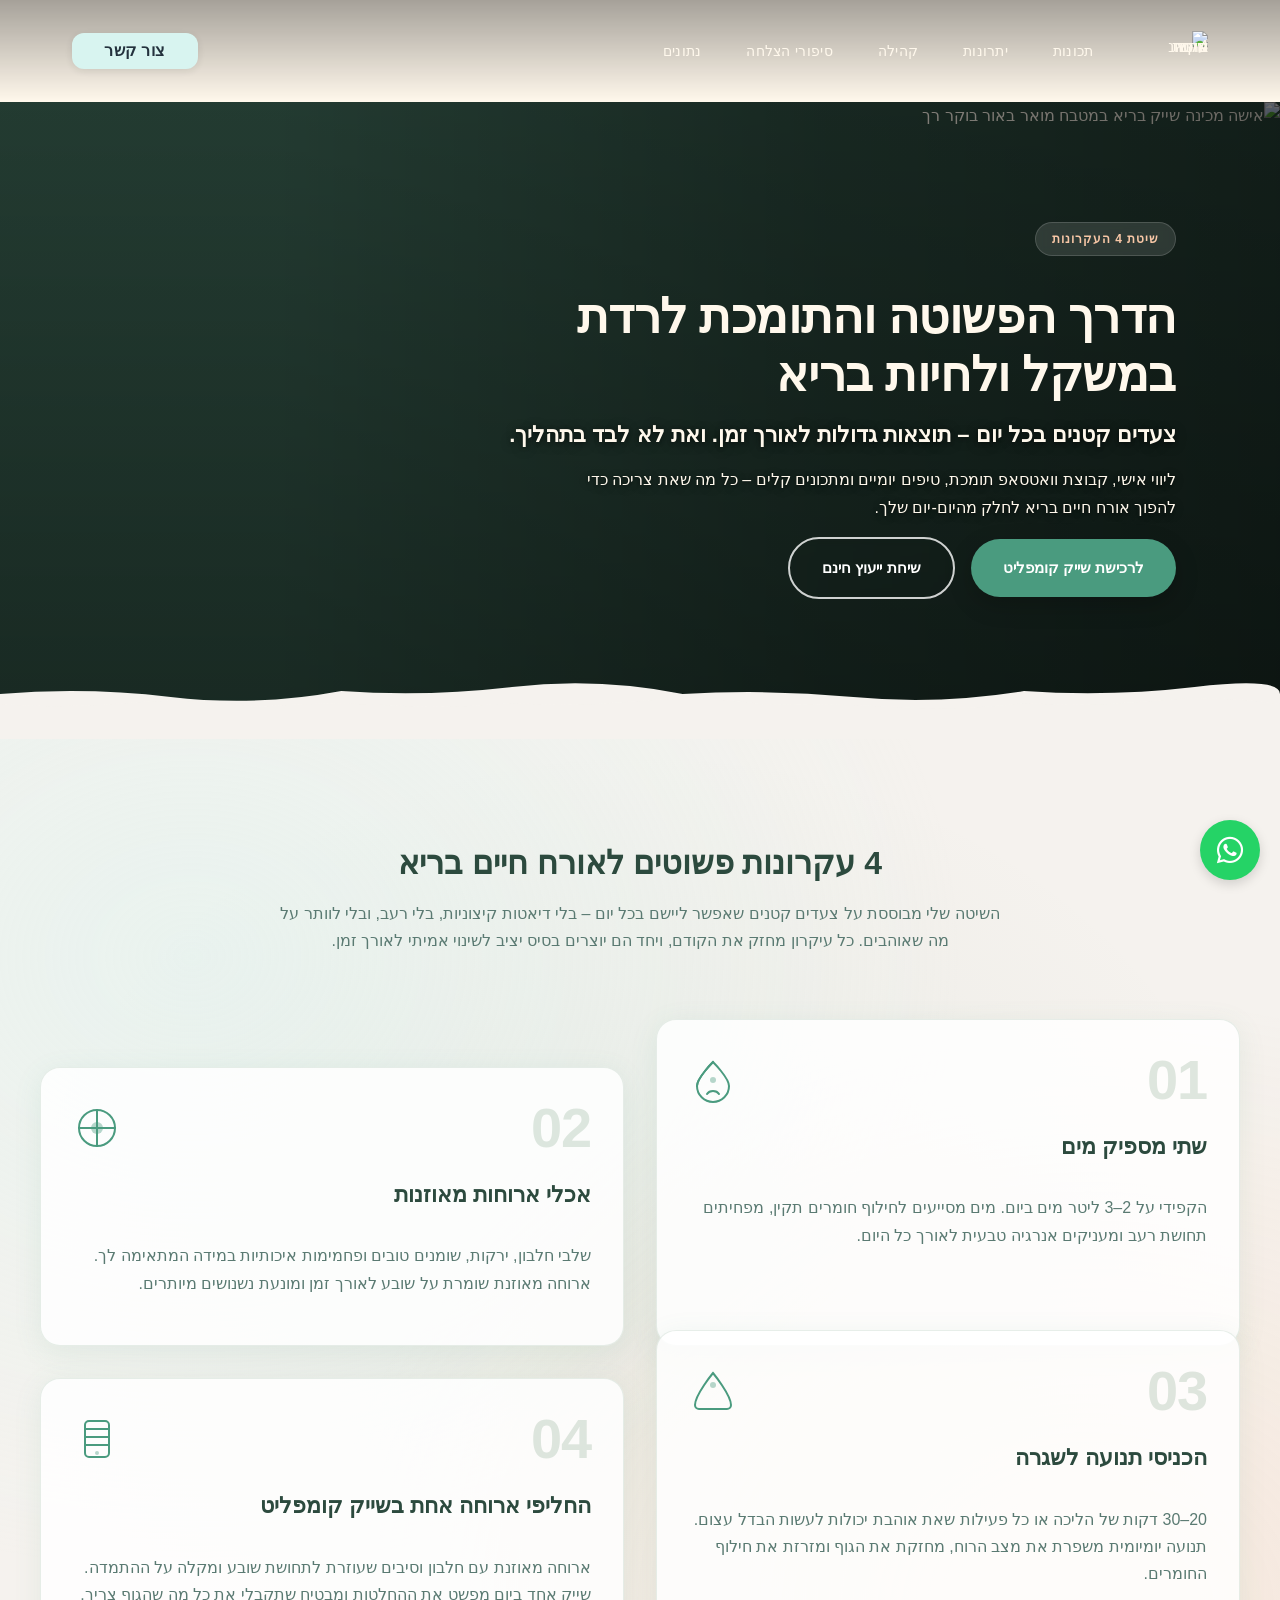
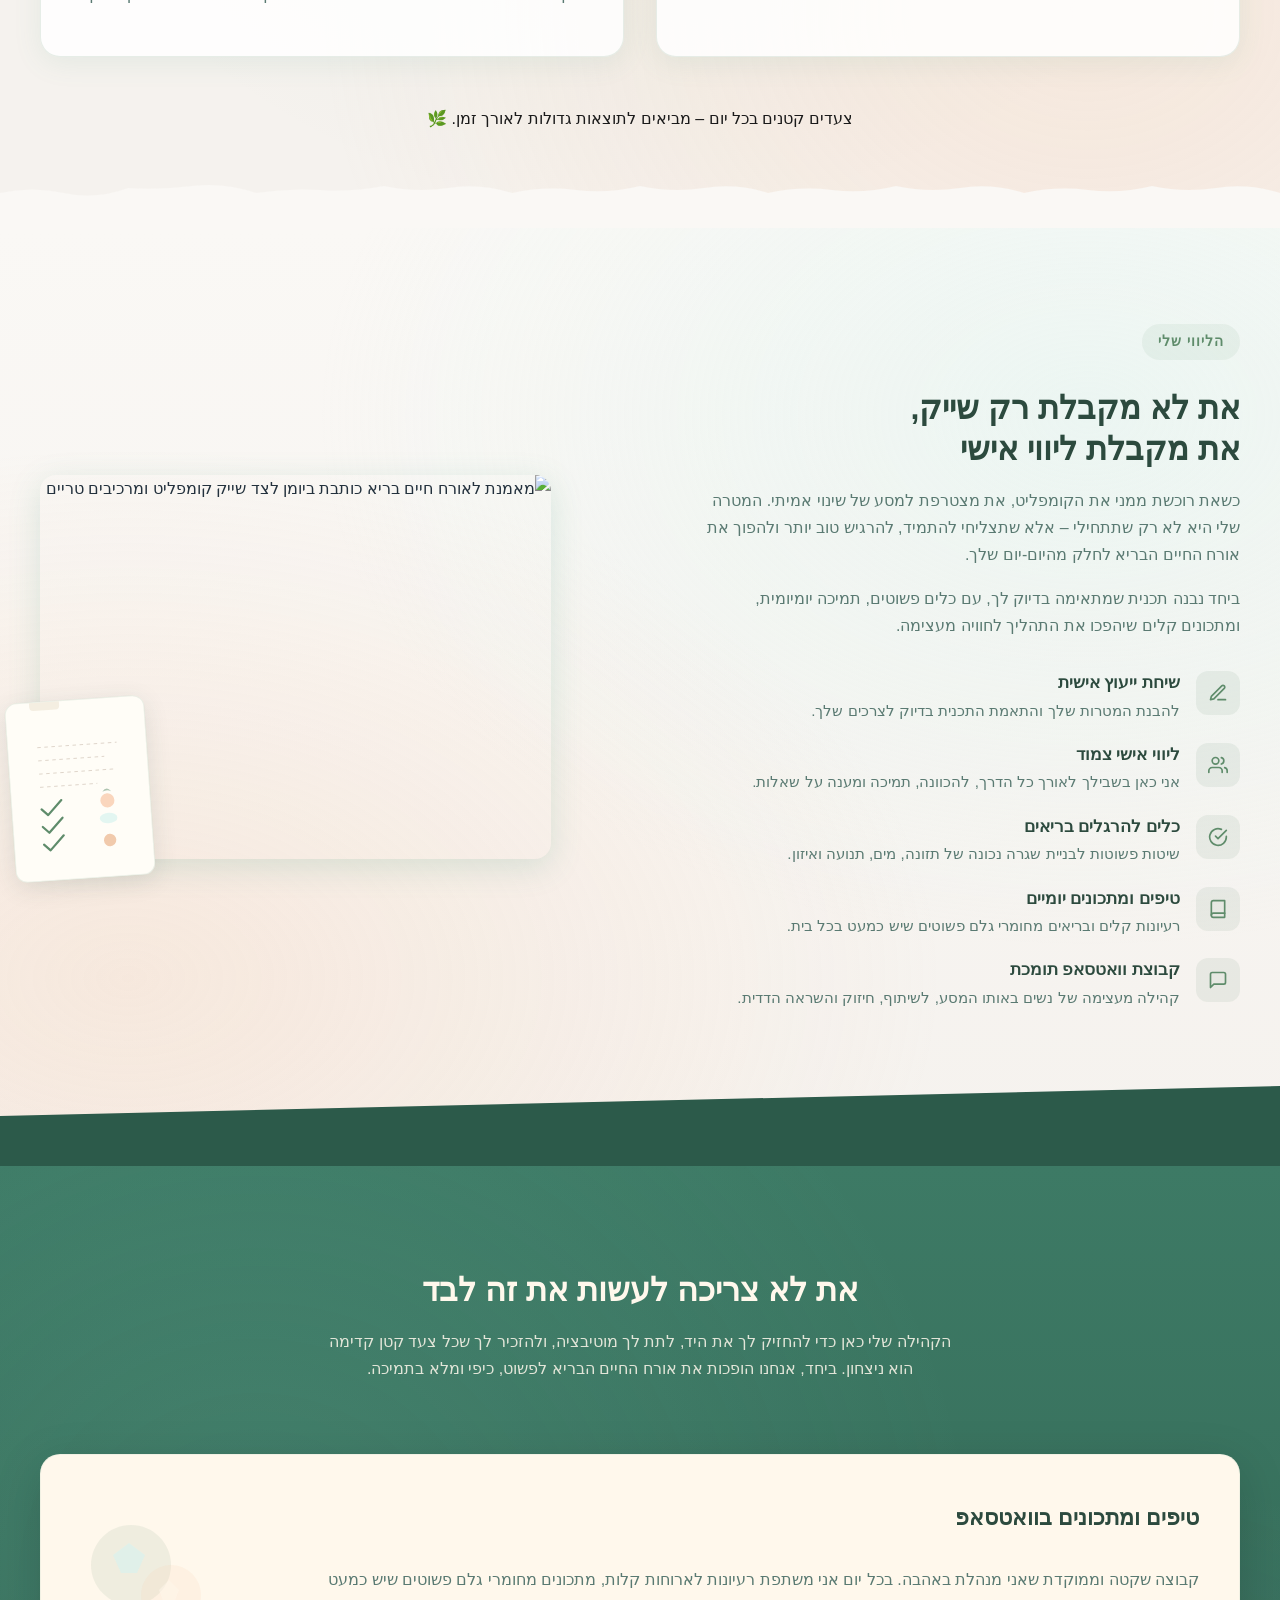
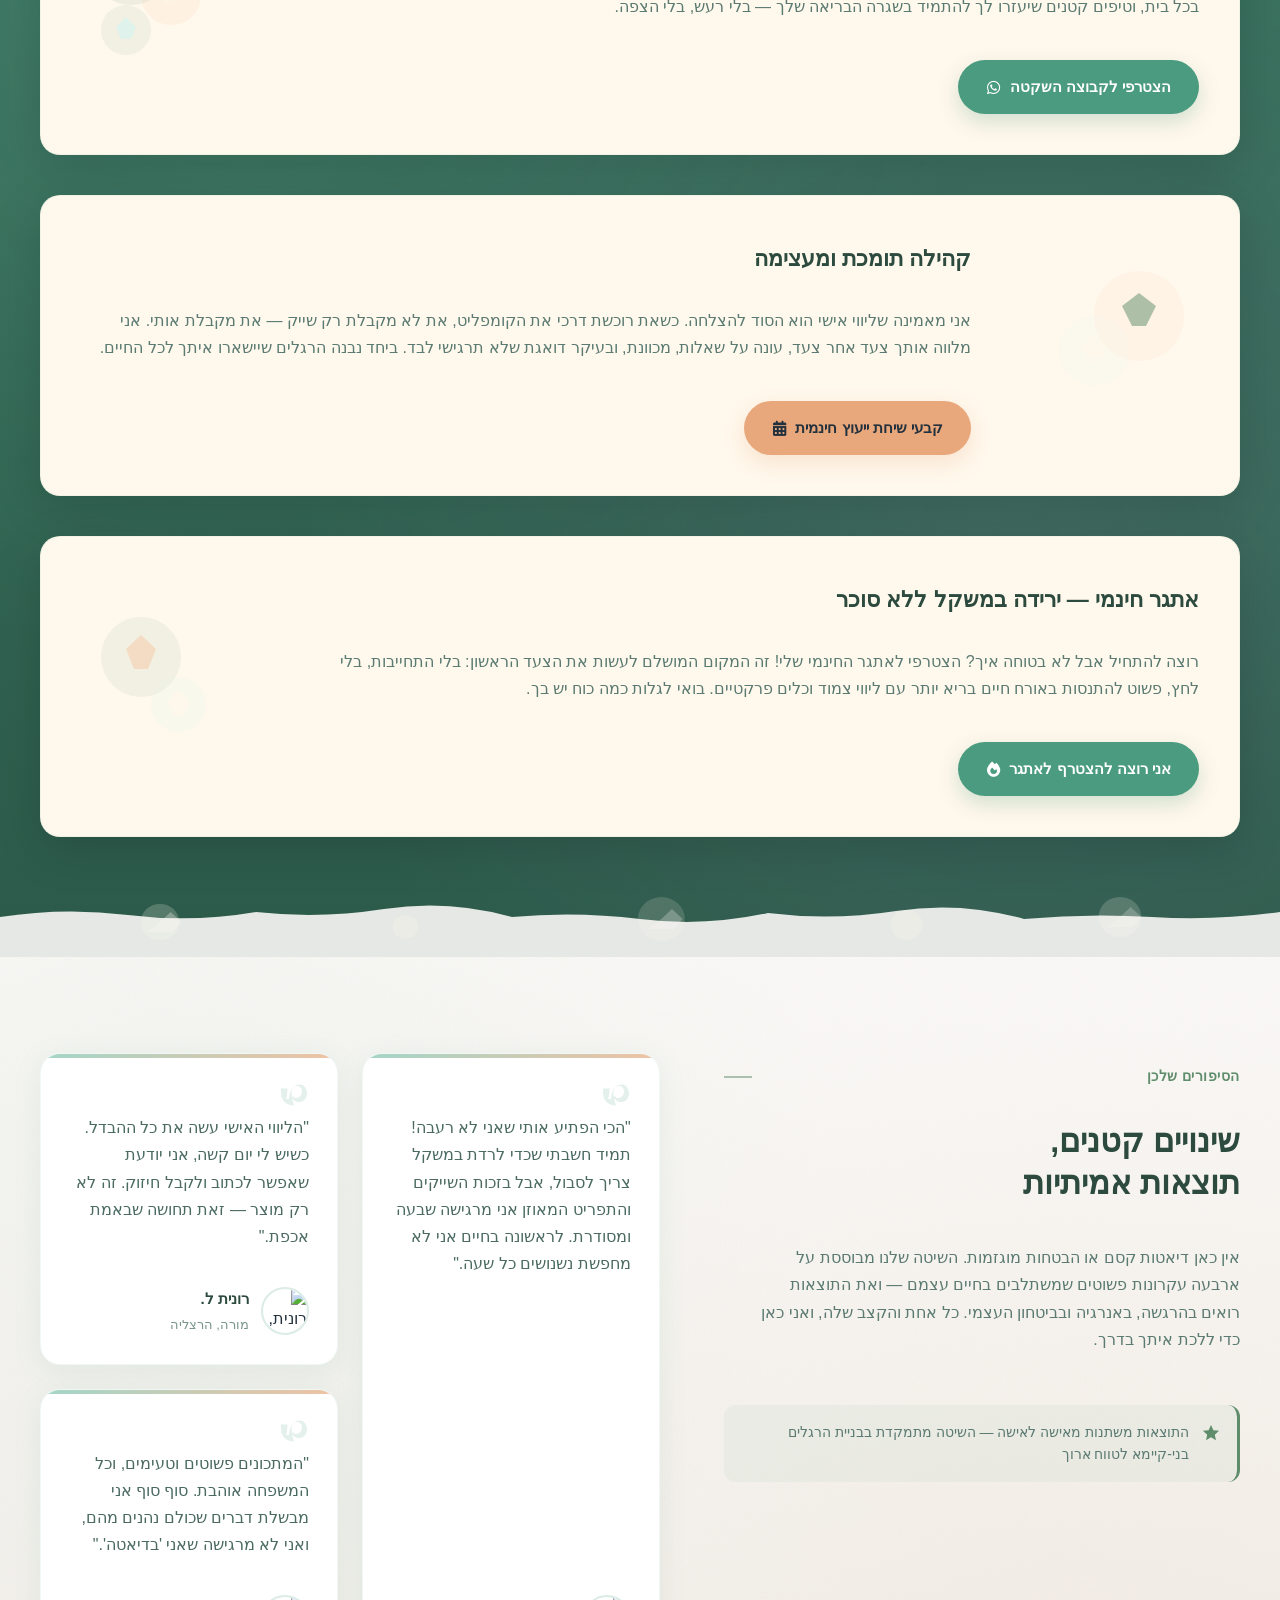
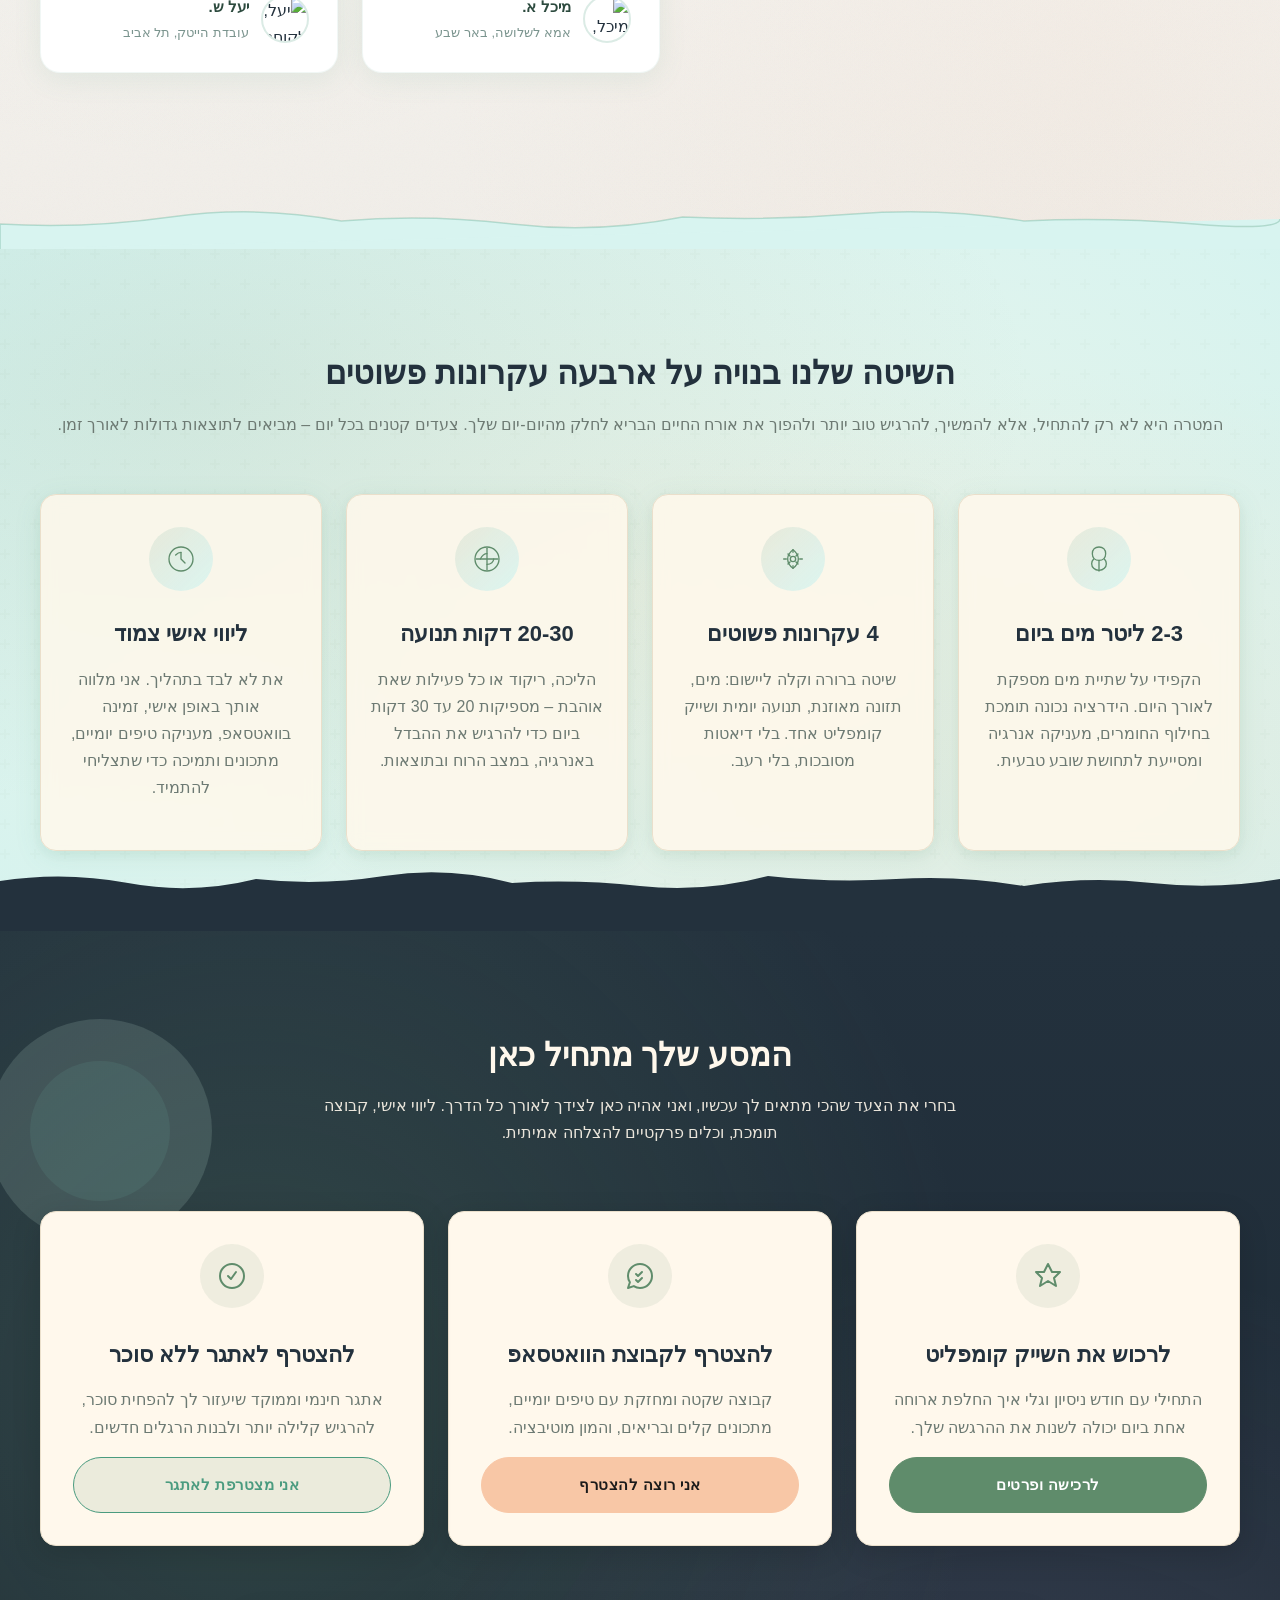
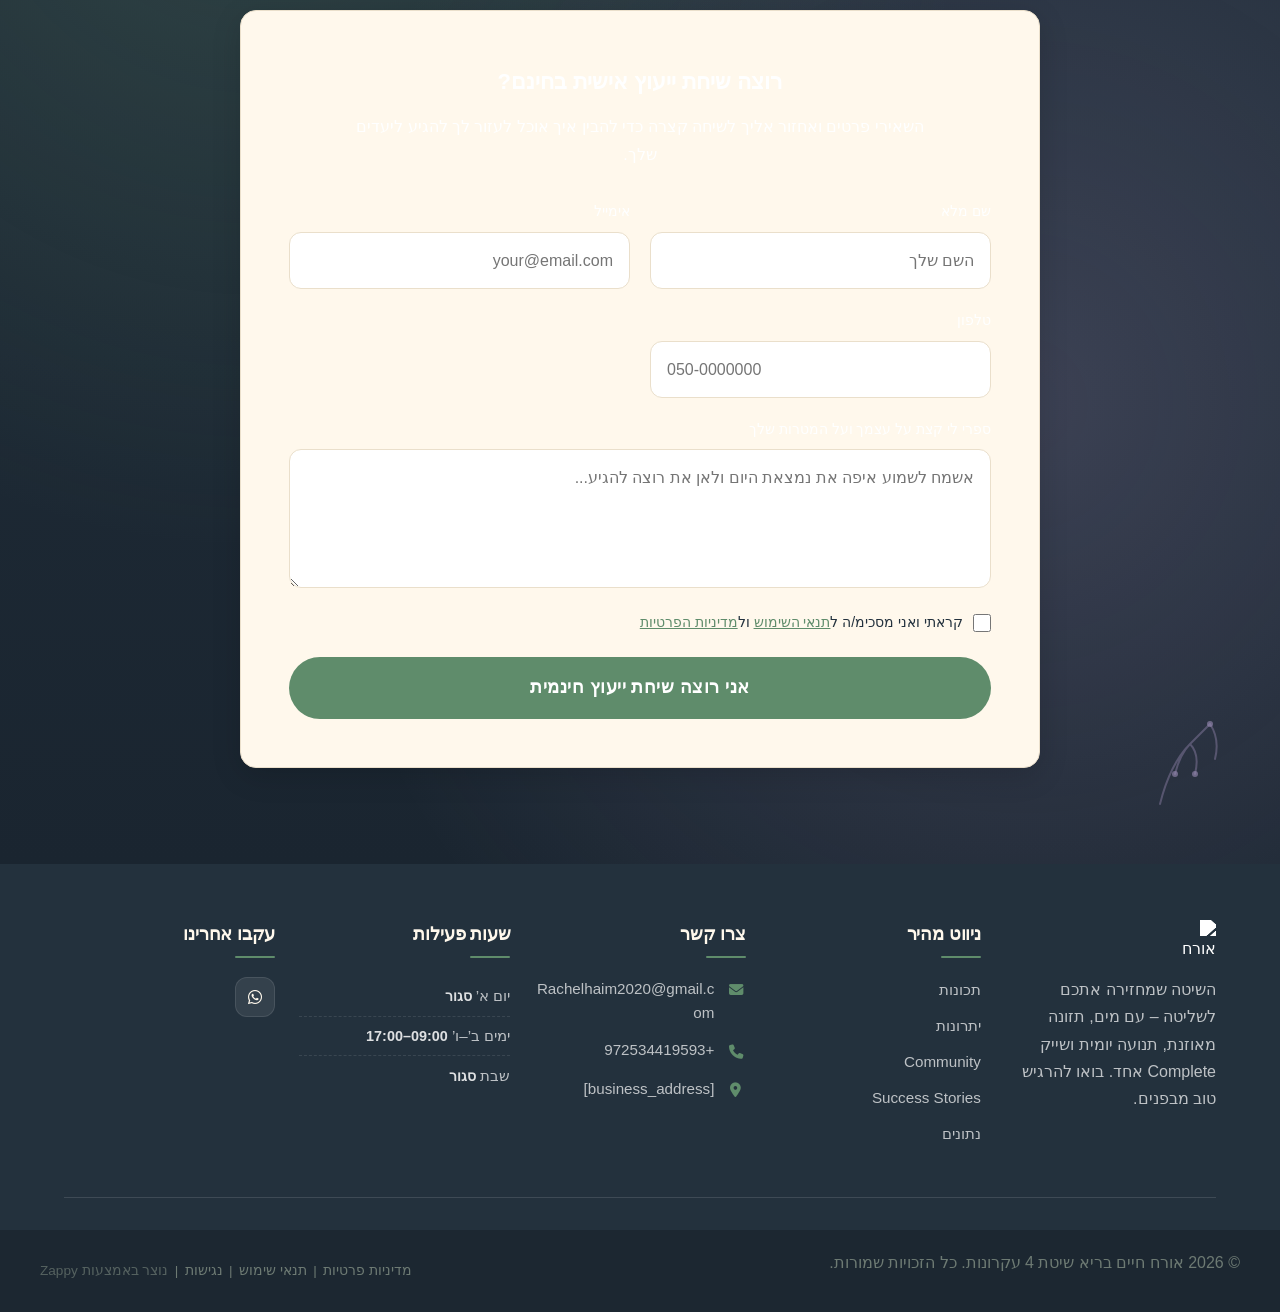
==== commit 52ab34a8: "Background sync: Progressive GitHub Sync" ====
--- a/public/index.html
+++ b/public/index.html
@@ -1 +1 @@
-<!doctype html><html dir="rtl" lang="he"><head><meta charset="UTF-8"><meta content="width=device-width,initial-scale=1" name="viewport"><meta content="index, follow" name="robots"><title>השינוי מתחיל בצעד הראשון — אורח חיים בריא שיטת 4 עקרונות</title><meta content="גלי את שיטת 4 העקרונות לשינוי אורח חיים: מים, תזונה מאוזנת, תנועה ושייק משלים. ליווי אישי, מתכונים וקבוצת תמיכה מחכים לך. הצטרפי עכשיו למסע הבריאותי שלך!" name="description"><meta content="doral health &amp; wellness, תוכניות בריאות ואיכות חיים, שיטת 4 עקרונות, ליווי אישי לירידה במשקל, בריאות הוליסטית" name="keywords"><link href="/assets/favicon.ico" rel="icon" type="image/x-icon"><link href="/assets/favicon-16x16.png" rel="icon" type="image/png" sizes="16x16"><link href="/assets/favicon-32x32.png" rel="icon" type="image/png" sizes="32x32"><link href="/assets/favicon-48x48.png" rel="icon" type="image/png" sizes="48x48"><link href="/assets/favicon-192x192.png" rel="icon" type="image/png" sizes="192x192"><link href="/assets/favicon-512x512.png" rel="icon" type="image/png" sizes="512x512"><link href="/assets/apple-touch-icon.png" rel="apple-touch-icon"><script>!function(){"use strict";var t="a15ff9d2-df9b-47e9-baea-005cf5d45ec5",e="https://api.zappy5.com/api/analytics/track",a=18e5,n=2592e6,o=!0,i=!0,r=!0;var s=function(){var e="zappy_visitor_"+t,a=null;try{if(a=localStorage.getItem(e)){var o=JSON.parse(a),i=Date.now();if(i-o.created<n)return o.lastSeen=i,localStorage.setItem(e,JSON.stringify(o)),o.id}}catch(t){console.warn("Zappy Analytics: LocalStorage not available")}var r="zv_"+Date.now()+"_"+Math.random().toString(36).substr(2,9);try{localStorage.setItem(e,JSON.stringify({id:r,created:Date.now(),lastSeen:Date.now()}))}catch(t){}return r}(),c=function(){var e="zappy_session_"+t,n=null;try{if(n=sessionStorage.getItem(e)){var o=JSON.parse(n),i=Date.now();if(i-o.timestamp<a)return o.timestamp=i,sessionStorage.setItem(e,JSON.stringify(o)),o.id}}catch(t){console.warn("Zappy Analytics: SessionStorage not available")}var r="zs_"+Date.now()+"_"+Math.random().toString(36).substr(2,9);try{sessionStorage.setItem(e,JSON.stringify({id:r,timestamp:Date.now()}))}catch(t){}return r}();function l(a,n){n=n||{};var o={website_id:t,event_type:a,page_path:window.location.pathname,referrer:document.referrer||"direct",visitor_id:s,session_id:c,metadata:n};if(navigator.sendBeacon){var i=new Blob([JSON.stringify(o)],{type:"application/json"});navigator.sendBeacon(e,i)}else fetch(e,{method:"POST",headers:{"Content-Type":"application/json"},body:JSON.stringify(o),keepalive:!0}).catch(function(t){console.warn("Zappy Analytics: Failed to track event",t)})}o&&l("pageview",{title:document.title,url:window.location.href}),i&&document.addEventListener("click",function(t){var e=t.target;if("BUTTON"===e.tagName||e.closest("button")){var a="BUTTON"===e.tagName?e:e.closest("button");l("click",{element:"button",text:a.textContent.trim().substring(0,100),id:a.id||null,class:a.className||null})}else if("A"===e.tagName||e.closest("a")){var n="A"===e.tagName?e:e.closest("a");l("navigation",{element:"link",text:n.textContent.trim().substring(0,100),href:n.href,external:n.hostname!==window.location.hostname})}},!0),r&&document.addEventListener("submit",function(t){var e=t.target;l("form_submit",{form_id:e.id||null,form_name:e.name||null,form_action:e.action||null,form_method:e.method||"GET"})},!0);var d=Date.now();window.addEventListener("beforeunload",function(){l("page_unload",{time_on_page:Math.floor((Date.now()-d)/1e3),page_path:window.location.pathname})}),window.zappyAnalytics={track:l,getVisitorId:function(){return s},getSessionId:function(){return c}}}()</script><script>!function(){"use strict";if(!window.zappyFireMarketingEvent){var t={begin_checkout:"checkout_started",purchase:"checkout_complete",add_to_cart:"add_to_cart",view_product:"view_product"},e={whatsapp_click:{ga4:"contact",meta:"Contact",gtm:"whatsapp_click",ecom:!1},phone_click:{ga4:"contact",meta:"Contact",gtm:"phone_click",ecom:!1},contact_form_submitted:{ga4:"generate_lead",meta:"Lead",gtm:"contact_form_submitted",ecom:!1},checkout_started:{ga4:"begin_checkout",meta:"InitiateCheckout",gtm:"begin_checkout",ecom:!0},checkout_complete:{ga4:"purchase",meta:"Purchase",gtm:"purchase",ecom:!0},product_inquiry:{ga4:"generate_lead",meta:"Lead",gtm:"product_inquiry",ecom:!1},add_to_cart:{ga4:"add_to_cart",meta:"AddToCart",gtm:"add_to_cart",ecom:!0},view_product:{ga4:"view_item",meta:"ViewContent",gtm:"view_item",ecom:!0}};window.zappyFireMarketingEvent=function(r,o,u){try{u=u||{};var p=t[r]||r,d=e[p];if(!d)return;if((o=o||{}).pagePath||o.page_path||(o.pagePath=a()),"checkout_complete"===p){var l=String(o.orderId||o.order_id||o.transaction_id||"");if(l&&function(t){if(!t)return!1;try{return"1"===sessionStorage.getItem(i(t))}catch(t){return!1}}(l))return;l&&function(t){if(t)try{sessionStorage.setItem(i(t),"1")}catch(t){}}(l)}if(!u.skipFirstParty)try{window.zappyAnalytics&&"function"==typeof window.zappyAnalytics.track&&window.zappyAnalytics.track(p,o)}catch(t){}try{if(window.dataLayer=window.dataLayer||[],d.ecom){var _=c(p,o),m={};_.transaction_id&&(m.transaction_id=_.transaction_id),null!=_.value&&(m.value=_.value),_.currency&&(m.currency=_.currency),_.items&&(m.items=_.items),window.dataLayer.push({event:d.gtm,ecommerce:m}),"checkout_complete"!==p&&"checkout_started"!==p||window.dataLayer.push({event:p,ecommerce:m})}else{var s={event:d.gtm};for(var h in o)Object.prototype.hasOwnProperty.call(o,h)&&(s[h]=o[h]);window.dataLayer.push(s)}}catch(t){}try{"function"==typeof window.gtag&&window.gtag("event",d.ga4,c(p,o))}catch(t){}try{"function"==typeof window.fbq&&window.fbq("track",d.meta,function(t,e){for(var r=n(e=e||{}),a=parseFloat(null!=e.value?e.value:null!=e.total?e.total:0)||0,c=String(e.currency||"USD").toUpperCase(),i=[],o=0,u=0;u<r.length;u++)r[u].item_id&&i.push(r[u].item_id),o+=r[u].quantity||1;if("checkout_complete"===t)return{value:a,currency:c,content_ids:i.length?i:void 0,content_type:"product",num_items:o||void 0,order_id:String(e.order_id||e.orderId||e.transaction_id||e.orderNumber||"")||void 0};if("checkout_started"===t)return{value:a,currency:c,content_ids:i.length?i:void 0,content_type:"product",num_items:o||parseInt(null!=e.itemCount?e.itemCount:0,10)||void 0};if("add_to_cart"===t){var p=String(e.productId||e.product_id||i[0]||"");return{value:a||(r[0]?r[0].price*r[0].quantity:0),currency:c,content_ids:p?[p]:i.length?i:void 0,content_type:"product",content_name:e.productName||e.product_name||r[0]&&r[0].item_name,num_items:parseInt(null!=e.quantity?e.quantity:o||1,10)||1}}if("view_product"===t){var d=String(e.productId||e.product_id||i[0]||"");return{value:a||parseFloat(null!=e.price?e.price:0)||0,currency:c,content_ids:d?[d]:i.length?i:void 0,content_type:"product",content_name:e.productName||e.product_name||r[0]&&r[0].item_name}}return"whatsapp_click"===t||"phone_click"===t?{content_name:"whatsapp_click"===t?"WhatsApp":"Phone",content_category:"contact"}:"contact_form_submitted"===t||"product_inquiry"===t?{content_name:"product_inquiry"===t?"Product inquiry":"Contact form",content_category:e.productName||e.product_name||void 0}:e}(p,o))}catch(t){}}catch(t){}};var r=Object.create(null);document.addEventListener("click",function(t){try{var e=t.target;if(!e)return;var r=u(e,".whatsapp-float, a.whatsapp-float, [data-zappy-whatsapp]"),n=function(t){for(var e=t;e&&e!==document;){if("A"===e.tagName)return e;e=e.parentElement}return null}(e),c=n&&n.href||"";if(r||n&&function(t){if(!t)return!1;var e=String(t).toLowerCase();return-1!==e.indexOf("wa.me/")||-1!==e.indexOf("api.whatsapp.com")||-1!==e.indexOf("whatsapp.com/send")||0===e.indexOf("whatsapp:")}(c)){if(!o("wa:"+c)){var i=r?"float":"link";window.zappyFireMarketingEvent("whatsapp_click",{source:i,href:c||null,pagePath:a()})}return}var p=u(e,".phone-header-btn, .nav-phone-btn, .call-btn, [data-zappy-phone]"),d="";if(n&&n.href&&0===String(n.href).toLowerCase().indexOf("tel:")?d=n.href:p&&p.href&&0===String(p.href).toLowerCase().indexOf("tel:")&&(d=p.href),p||d){var l="";return d&&(l=String(d).replace(/^tel:/i,"").trim()),void(o("tel:"+(l||p&&p.id||"btn"))||window.zappyFireMarketingEvent("phone_click",{source:p?"button":"link",phone:l||null,href:d||null,pagePath:a()}))}}catch(t){}},!0)}function a(){try{if(window.ZAPPY_CONFIG&&window.ZAPPY_CONFIG.currentPagePath)return window.ZAPPY_CONFIG.currentPagePath}catch(t){}try{return window.location.pathname||"/"}catch(t){return"/"}}function n(t){var e=(t=t||{}).items||t.cartItems||t.cart_items||t.lineItems||[];Array.isArray(e)||(e=[]);for(var r=[],a=0;a<e.length;a++){var n=e[a];if(n&&"object"==typeof n){var c=String(n.item_id||n.productId||n.product_id||n.id||"").trim(),i=String(n.item_name||n.productName||n.product_name||n.name||"").trim(),o=parseFloat(null!=n.price?n.price:null!=n.unitPrice?n.unitPrice:0)||0,u=Math.max(1,parseInt(null!=n.quantity?n.quantity:null!=n.qty?n.qty:1,10)||1);(c||i)&&r.push({item_id:c||i,item_name:i||c,price:o,quantity:u})}}return r}function c(t,e){var r=n(e=e||{}),c=parseFloat(null!=e.value?e.value:null!=e.total?e.total:0)||0,i=String(e.currency||"USD").toUpperCase();if("checkout_complete"===t)return{transaction_id:String(e.transaction_id||e.orderId||e.order_id||e.orderNumber||"")||void 0,value:c,currency:i,items:r};if("checkout_started"===t)return{value:c,currency:i,items:r};if("add_to_cart"===t){var o=r.length?r:[{item_id:String(e.productId||e.product_id||""),item_name:String(e.productName||e.product_name||""),price:parseFloat(null!=e.value?e.value:null!=e.price?e.price:0)||0,quantity:parseInt(null!=e.quantity?e.quantity:1,10)||1}].filter(function(t){return t.item_id||t.item_name});return{value:c||(o[0]?o[0].price*o[0].quantity:0),currency:i,items:o}}if("view_product"===t){var u=r.length?r:[{item_id:String(e.productId||e.product_id||""),item_name:String(e.productName||e.product_name||""),price:parseFloat(null!=e.price?e.price:null!=e.value?e.value:0)||0,quantity:1}].filter(function(t){return t.item_id||t.item_name});return{currency:i,value:c||(u[0]?u[0].price:0),items:u}}return"whatsapp_click"===t||"phone_click"===t?{method:"whatsapp_click"===t?"whatsapp":"phone",page_path:e.pagePath||a()}:"contact_form_submitted"===t||"product_inquiry"===t?{page_path:e.pagePath||a()}:e}function i(t){return"zappy_purchase_fired_"+String(t||"")}function o(t){var e=Date.now();return!!(r[t]&&e-r[t]<800)||(r[t]=e,!1)}function u(t,e){return t&&t.closest?t.closest(e):null}}()</script><meta content="השינוי מתחיל בצעד הראשון — אורח חיים בריא שיטת 4 עקרונות" property="og:title"><meta content="גלי את שיטת 4 העקרונות לשינוי אורח חיים: מים, תזונה מאוזנת, תנועה ושייק משלים. ליווי אישי, מתכונים וקבוצת תמיכה מחכים לך. הצטרפי עכשיו למסע הבריאותי שלך!" property="og:description"><meta content="summary_large_image" name="twitter:card"><meta content="השינוי מתחיל בצעד הראשון — אורח חיים בריא שיטת 4 עקרונות" name="twitter:title"><meta content="גלי את שיטת 4 העקרונות לשינוי אורח חיים: מים, תזונה מאוזנת, תנועה ושייק משלים. ליווי אישי, מתכונים וקבוצת תמיכה מחכים לך. הצטרפי עכשיו למסע הבריאותי שלך!" name="twitter:description"><meta content="website" property="og:type"><meta content="he_IL" property="og:locale"><style>.skip-link{position:absolute;top:0;left:0;transform:translateY(-200%);padding:12px 18px;background:var(--bg-dark,#1a1a1a);color:var(--text-light,#fff);font-weight:600;border-radius:0 0 8px 0;z-index:10000}.skip-link:focus{transform:none;outline:2px solid var(--ring,#fff);outline-offset:2px}:focus-visible{outline:2px solid var(--ring,currentColor);outline-offset:3px}</style><link href="/assets/favicon.ico" rel="icon" type="image/x-icon"><link href="/assets/favicon-16x16.png" rel="icon" type="image/png" sizes="16x16"><link href="/assets/favicon-32x32.png" rel="icon" type="image/png" sizes="32x32"><link href="/assets/favicon-48x48.png" rel="icon" type="image/png" sizes="48x48"><link href="/assets/favicon-192x192.png" rel="icon" type="image/png" sizes="192x192"><link href="/assets/favicon-512x512.png" rel="icon" type="image/png" sizes="512x512"><link href="/assets/apple-touch-icon.png" rel="apple-touch-icon"><link href="https://cdn.jsdelivr.net/npm/vanilla-cookieconsent@3/dist/cookieconsent.css" rel="stylesheet"><style id="zappy-critical-above-fold-css">html{box-sizing:border-box;-webkit-text-size-adjust:100%}*,::after,::before{box-sizing:inherit}body{margin:0;min-width:320px;overflow-x:clip}img,svg,video{max-width:100%;height:auto}main{display:block}.container{width:min(100% - 32px,1200px);margin-inline:auto}.navbar,header .navbar,header[role=banner],nav.navbar{position:relative;z-index:1000;width:100%}.nav-container,.navbar .container{display:flex;align-items:center;justify-content:space-between;min-height:64px}.logo,.logo-link img{display:block;width:35px;height:35px;object-fit:contain}#navMenu,.nav-menu{list-style:none;margin:0;padding:0}#navMenu a,.nav-menu a,.navbar .nav-links a,.navbar a{color:inherit;text-decoration:none}#navMenu .sub-menu,.nav-menu .sub-menu,.navbar .sub-menu{display:none}.fa,.fa-brands,.fa-regular,.fa-solid,.fab,.far,.fas{display:inline-block;min-width:1em;text-align:center}html:not(#zappy-noop) .navbar:has(.nav-ecommerce-icons)>.phone-header-btn,html:not(#zappy-noop)[data-zappy-site-type=ecommerce] .phone-header-btn{display:none!important;visibility:hidden!important;width:0!important;height:0!important;pointer-events:none!important}.zappy-preview-empty-store-cta{display:none!important;visibility:hidden!important;height:0!important;max-height:0!important;overflow:hidden!important;margin:0!important;padding:0!important;border:0!important;box-shadow:none!important}.zappy-catalog-menu{background:var(--surface-color,var(--surface,linear-gradient(135deg,#f8f9fa 0,#fff 100%)));border-bottom:1px solid var(--border-color,#e5e7eb);padding:0;position:sticky;top:0;z-index:90}.zappy-catalog-menu.rtl,.zappy-catalog-menu[dir=rtl]{direction:rtl}.zappy-catalog-menu.ltr,.zappy-catalog-menu[dir=ltr]{direction:ltr}.catalog-menu-container{max-width:1440px;margin:0 auto;display:flex;align-items:center;gap:8px;padding:10px 24px;overflow:visible}.catalog-menu-categories,.catalog-menu-list{display:flex;align-items:center;gap:4px;flex-wrap:wrap;margin:0;padding:0;list-style:none}.catalog-menu-item{display:inline-flex;align-items:center;padding:8px 16px;font-size:14px;font-weight:500;color:var(--text-color,var(--text,#374151));text-decoration:none;border-radius:20px;white-space:nowrap}.catalog-menu-all{background:var(--primary-color,var(--primary,#111));color:var(--text-light,#fff)!important}.catalog-menu-parent{position:relative;display:inline-flex;align-items:center}.catalog-menu-trigger{display:inline-flex;align-items:center;gap:6px}.catalog-menu-chevron{flex-shrink:0}.catalog-menu-parent>.sub-menu{display:none!important;visibility:hidden!important;opacity:0!important;pointer-events:none!important}.hero-section,.index-hero-section,section[class*=hero]{position:relative;overflow:hidden;min-height:560px}.hero-bg-image,.hero-bg-wrapper,section[class*=hero] [class*=hero-bg]{position:absolute;inset:0;width:100%;height:100%}.hero-bg-image img,.hero-bg-wrapper img,section[class*=hero] [data-hero-bg],section[class*=hero] img[data-hero-background=true]{width:100%!important;height:100%!important;object-fit:cover!important;display:block}.hero-content,section[class*=hero] .container{position:relative;z-index:2}@media(max-width:768px){:root{--header-height:72px;--total-header-height:72px;--zappy-mobile-menu-top:72px}html[data-zappy-site-type=ecommerce] body{padding-top:var(--total-header-height,72px)}html[data-zappy-site-type=ecommerce] body>.navbar:not(.zappy-catalog-menu),html[data-zappy-site-type=ecommerce] body>nav.navbar{position:fixed!important;top:0;left:0;right:0;z-index:100000;width:100%;margin-bottom:0}.zappy-catalog-menu{position:fixed;top:var(--header-height,72px);left:0;right:0;z-index:99999}.nav-container,.navbar .container{min-height:60px}#navMenu,.nav-menu{max-width:100vw;overflow-x:hidden}.hero-section,.index-hero-section,section[class*=hero]{min-height:100svh}.hero-bg-image,.hero-bg-wrapper,.hero-scrim{min-height:100svh}}:root{--zappy-header-stack-height:calc(var(--zappy-announcement-height, 40px) + var(--header-height, 72px))}body:has(.zappy-announcement-bar) .navbar:not(.zappy-catalog-menu):not(.mobile-search-panel),body:has(.zappy-announcement-bar) header.navbar,body:has(.zappy-announcement-bar) nav.navbar:not(.zappy-catalog-menu){top:var(--zappy-announcement-height,40px)!important}body:has(.zappy-announcement-bar) .index-hero-section,body:has(.zappy-announcement-bar) main>section[class*=hero]:first-of-type,body:has(.zappy-announcement-bar) section[data-hero-type^=fullscreen]{margin-top:calc(-1 * var(--zappy-header-stack-height))!important;padding-top:calc(var(--zappy-header-stack-height))!important}[data-zappy-content-align]{display:flex!important;flex-direction:column!important}[data-zappy-content-align^=top-]{justify-content:flex-start!important}[data-zappy-content-align^=center-],[data-zappy-content-align^=lower-],[data-zappy-content-align^=upper-]{justify-content:center!important}[data-zappy-content-align^=bottom-]{justify-content:flex-end!important}[data-zappy-content-align$="-left"],[data-zappy-content-align$="-mid-left"]{align-items:flex-start!important;text-align:start!important}[data-zappy-content-align$="-center"]{align-items:center!important;text-align:center!important}[data-zappy-content-align$="-mid-right"],[data-zappy-content-align$="-right"]{align-items:flex-end!important;text-align:end!important}[data-zappy-content-align] [data-zappy-align-target]{margin-left:auto;margin-right:auto}[data-zappy-content-align$="-center"] [data-zappy-align-target],[data-zappy-content-align$="-center"] [data-zappy-align-target]>*{text-align:center!important}</style><link href="/styles.css" rel="stylesheet"><script>window.ZAPPY_WEBSITE_ID="a15ff9d2-df9b-47e9-baea-005cf5d45ec5",window.ZAPPY_API_BASE="https://api.zappy5.com"</script><link href="/assets/site-image-index-hero-image-1.webp" rel="preload" as="image" fetchpriority="high"><style id="zappy-dropdown-submenu-styles">#navMenu li:has(.sub-menu),.nav-menu li:has(.sub-menu),.navbar li:has(.sub-menu),nav li:has(.sub-menu){position:relative}#navMenu .sub-menu,.nav-menu .sub-menu,.navbar .sub-menu,nav .sub-menu{display:block!important;position:absolute!important;top:100%;left:0;min-width:220px;border-radius:8px;box-shadow:0 8px 25px rgba(0,0,0,.15);padding:8px 0;opacity:0;visibility:hidden;transform:translateY(10px);transition:all .3s ease;z-index:1000;list-style:none;pointer-events:none}#navMenu li:hover>.sub-menu,.nav-menu li:hover>.sub-menu,.navbar li:hover>.sub-menu,nav li:hover>.sub-menu{opacity:1!important;visibility:visible!important;transform:translateY(0)!important;pointer-events:auto!important}.sub-menu li{list-style:none;margin:0;padding:0}.sub-menu a{display:block!important;padding:10px 16px!important;color:var(--text-dark,#333)!important;font-weight:500;text-decoration:none;white-space:nowrap;transition:background-color .2s}.sub-menu .zappy-nav-child>a{padding-left:28px!important;font-size:.9em!important;opacity:.85!important}[dir=rtl] .sub-menu .zappy-nav-child>a,html[lang=ar] .sub-menu .zappy-nav-child>a,html[lang=he] .sub-menu .zappy-nav-child>a{padding-left:10px!important;padding-right:28px!important}.sub-menu .zappy-nav-parent>a{font-weight:600!important}.sub-menu a:hover{background-color:#f5f5f5}[dir=rtl] .nav-menu .sub-menu,[dir=rtl] .navbar .sub-menu,[dir=rtl] nav .sub-menu,html[lang=ar] .nav-menu .sub-menu,html[lang=ar] .navbar .sub-menu,html[lang=ar] nav .sub-menu,html[lang=he] .nav-menu .sub-menu,html[lang=he] .navbar .sub-menu,html[lang=he] nav .sub-menu{left:auto!important;right:0!important}.sub-menu:empty,.sub-menu:not(:has(li)):not(:has(> a)),.sub-menu:not(:has(li:not(.zappy-hidden-menu-item))):not(:has(> a)){display:none!important;opacity:0!important;visibility:hidden!important;pointer-events:none!important}li:has(.menu-group-title):hover>.sub-menu{opacity:1!important;visibility:visible!important;transform:translateY(0)!important;pointer-events:auto!important}#navMenu>li>.menu-group-title,.nav-menu>li>.menu-group-title{display:inline-block;padding:.5rem 1rem;cursor:default;user-select:none}@media (max-width:768px){#navMenu .sub-menu,.nav-menu .sub-menu,.navbar .sub-menu,nav .sub-menu{position:static!important;transform:none!important;box-shadow:none!important;background:0 0!important;max-height:0;overflow:hidden;opacity:0;visibility:hidden;transition:max-height .3s ease,opacity .3s ease;padding:0!important;border-radius:0!important}#navMenu .sub-menu.mobile-expanded,.nav-menu .sub-menu.mobile-expanded,.navbar .sub-menu.mobile-expanded{max-height:none!important;overflow-y:visible!important;opacity:1!important;visibility:visible!important;padding:8px 0 8px 16px!important}[dir=rtl] .sub-menu.mobile-expanded,html[lang=he] .sub-menu.mobile-expanded{padding:8px 16px 8px 0!important}#navMenu li:hover>.sub-menu,.nav-menu li:hover>.sub-menu,.navbar li:hover>.sub-menu,nav li:hover>.sub-menu{opacity:0;visibility:hidden;pointer-events:none}#navMenu li>.sub-menu.mobile-expanded,.nav-menu li>.sub-menu.mobile-expanded,.navbar li>.sub-menu.mobile-expanded,nav li>.sub-menu.mobile-expanded{opacity:1!important;visibility:visible!important;pointer-events:auto!important}#navMenu li:has(.sub-menu),.nav-menu li:has(.sub-menu),.navbar li:has(.sub-menu),nav li:has(.sub-menu){display:flex!important;flex-wrap:wrap!important;align-items:center!important;position:relative!important;min-height:44px!important}#navMenu li:has(.sub-menu)>a,.nav-menu li:has(.sub-menu)>a,.navbar li:has(.sub-menu)>a,nav li:has(.sub-menu)>a{flex:1!important;min-width:0!important}#navMenu li:has(.sub-menu)>.menu-group-title,.nav-menu li:has(.sub-menu)>.menu-group-title,.navbar li:has(.sub-menu)>.menu-group-title,nav li:has(.sub-menu)>.menu-group-title{flex:1!important;min-width:0!important;padding:0!important;line-height:inherit!important}#navMenu li:has(.sub-menu)>.sub-menu,.nav-menu li:has(.sub-menu)>.sub-menu,.navbar li:has(.sub-menu)>.sub-menu,nav li:has(.sub-menu)>.sub-menu{flex-basis:100%!important;width:100%!important}#navMenu li:has(.sub-menu)>a [class*=arrow],#navMenu li:has(.sub-menu)>a [class*=chevron],.nav-menu li:has(.sub-menu)>a .fa-angle-down,.nav-menu li:has(.sub-menu)>a .fa-chevron-down,.nav-menu li:has(.sub-menu)>a [class*=arrow],.nav-menu li:has(.sub-menu)>a [class*=chevron],nav li:has(.sub-menu)>a [class*=arrow],nav li:has(.sub-menu)>a [class*=chevron]{display:none!important;visibility:hidden!important}.mobile-submenu-toggle{display:flex!important;align-items:center!important;justify-content:center!important;width:44px!important;height:auto!important;background:0 0!important;border:none!important;cursor:pointer!important;color:var(--text-light)!important;position:static!important;flex-shrink:0!important;align-self:stretch!important;z-index:2!important;padding:0!important;margin:0!important}.mobile-submenu-toggle::after{content:''!important;width:0!important;height:0!important;border-left:6px solid transparent!important;border-right:6px solid transparent!important;border-top:7px solid currentColor!important;transition:transform .3s ease!important}.mobile-submenu-toggle.expanded::after{transform:rotate(180deg)!important}.sub-menu a{padding:10px 0!important;display:block!important;color:var(--text-light)!important;white-space:normal!important}.sub-menu .zappy-nav-child>a{padding-left:28px!important;font-size:.9em!important;opacity:.85!important}[dir=rtl] .sub-menu .zappy-nav-child>a,html[lang=ar] .sub-menu .zappy-nav-child>a,html[lang=he] .sub-menu .zappy-nav-child>a{padding-left:0!important;padding-right:28px!important}.sub-menu .zappy-nav-parent>a{font-weight:600!important}#navMenu.active,.nav-menu.active{max-width:100vw!important;overflow-x:hidden!important;box-sizing:border-box!important}.navbar .sub-menu li a,.zappy-products-dropdown .sub-menu a,nav.navbar .sub-menu li a{color:var(--text-light)!important}}@media (min-width:769px){.mobile-submenu-toggle{display:none!important}}</style><style id="zappy-widget-visibility">html[dir=rtl] .whatsapp-float{right:20px!important;left:auto!important}html:not([dir]) .whatsapp-float,html[dir=ltr] .whatsapp-float{left:20px!important;right:auto!important}html[dir=rtl] #mic-access-tool-general-button,html[dir=rtl] #mic-init-access-tool #mic-access-tool-general-button,html[dir=rtl] #mic-init-access-tool .mic-access-tool-general-button,html[dir=rtl] ._access-icon,html[dir=rtl] .mic-access-tool-general-button{left:20px!important;right:auto!important}html:not([dir]) #mic-access-tool-general-button,html:not([dir]) #mic-init-access-tool #mic-access-tool-general-button,html:not([dir]) #mic-init-access-tool .mic-access-tool-general-button,html:not([dir]) ._access-icon,html:not([dir]) .mic-access-tool-general-button,html[dir=ltr] #mic-access-tool-general-button,html[dir=ltr] #mic-init-access-tool #mic-access-tool-general-button,html[dir=ltr] #mic-init-access-tool .mic-access-tool-general-button,html[dir=ltr] ._access-icon,html[dir=ltr] .mic-access-tool-general-button{right:20px!important;left:auto!important}@media (max-width:768px){.whatsapp-float{display:flex!important}}@media (min-width:769px){.whatsapp-float{display:flex!important}}@media (max-width:768px){#mic-access-tool-general-button,#mic-init-access-tool #mic-access-tool-general-button,#mic-init-access-tool .mic-access-tool-general-button,._access-icon,.mic-access-tool-general-button{display:flex!important;visibility:visible!important;opacity:1!important;pointer-events:auto!important}#mic-access-tool-box.opened-mic-access-tool,#mic-init-access-tool #mic-access-tool-box.opened-mic-access-tool,.mic-access-tool-box.opened-mic-access-tool{visibility:visible!important;opacity:1!important;pointer-events:auto!important}}@media (min-width:769px){#mic-access-tool-general-button,#mic-init-access-tool #mic-access-tool-general-button,#mic-init-access-tool .mic-access-tool-general-button,._access-icon,.mic-access-tool-general-button{display:flex!important;visibility:visible!important;opacity:1!important;pointer-events:auto!important}#mic-access-tool-box.opened-mic-access-tool,#mic-init-access-tool #mic-access-tool-box.opened-mic-access-tool,.mic-access-tool-box.opened-mic-access-tool{visibility:visible!important;opacity:1!important;pointer-events:auto!important}}</style></head><body><a href="#main" class="skip-link">דלג לתוכן הראשי</a><nav class="navbar" dir="rtl"><button class="mobile-toggle" aria-label="Menu" id="mobileToggle"><svg viewBox="0 0 24 24" fill="none" style="display:block !important" class="hamburger-icon" height="24" width="24"><path d="M3 12h18M3 6h18M3 18h18" stroke="currentColor" stroke-width="2" stroke-linecap="round"></path></svg> <svg viewBox="0 0 24 24" fill="none" style="display:none !important" class="close-icon" height="24" width="24"><path d="M18 6L6 18M6 6l12 12" stroke="currentColor" stroke-width="2" stroke-linecap="round"></path></svg></button> <button class="phone-header-btn" aria-label="Call" data-phone="[business_phone]"><svg viewBox="0 0 24 24" fill="currentColor" width="20" height="20"><path d="M22 16.92v3a2 2 0 0 1-2.18 2 19.79 19.79 0 0 1-8.63-3.07 19.5 19.5 0 0 1-6-6 19.79 19.79 0 0 1-3.07-8.67A2 2 0 0 1 4.11 2h3a2 2 0 0 1 2 1.72 12.84 12.84 0 0 0 .7 2.81 2 2 0 0 1-.45 2.11L8.09 9.91a16 16 0 0 0 6 6l1.27-1.27a2 2 0 0 1 2.11-.45 12.84 12.84 0 0 0 2.81.7A2 2 0 0 1 22 16.92z"></path></svg></button><div class="nav-container"><div class="nav-right-group"><div class="nav-brand"><a href="/" class="logo-link"><img alt="אורח חיים בריא שיטת 4 עקרונות" decoding="async" height="35" src="/assets/site-image-image-1.webp" width="35" class="logo"></a></div><ul class="nav-menu" id="navMenu"><li><a href="#features">תכונות</a></li><li><a href="#benefits">יתרונות</a></li><li><a href="#community">קהילה</a></li><li><a href="#success-stories">סיפורי הצלחה</a></li><li><a href="#stats">נתונים</a></li><li class="mobile-contact-link nav-cta-mobile-item"><a href="#cta" class="nav-cta-btn">צור קשר</a></li></ul></div><div class="nav-cta-container"><a href="#cta" class="nav-cta-btn">צור קשר</a></div></div></nav><script>window.addEventListener("load",function(){const e=document.querySelector(".navbar, nav, header");if(!e)return void console.log("[Navbar] Navbar element not found");let t=document.getElementById("mobileToggle")||document.querySelector(".mobile-toggle")||document.querySelector(".hamburger")||document.querySelector(".hamburger-menu")||document.querySelector(".menu-toggle")||document.querySelector(".burger-menu")||document.querySelector('[aria-label="Menu"]')||document.querySelector('[aria-label="תפריט"]');const o=document.querySelector(".phone-header-btn"),n=window.getComputedStyle(e);let r=n.backgroundColor;if(console.log("[Navbar] Initial navbar background:",r),"transparent"===r||"rgba(0, 0, 0, 0)"===r||r.startsWith("rgba")&&r.includes(", 0)")){const e=n.backgroundImage;if(e&&"none"!==e)console.log("[Navbar] Navbar has background image/gradient, using dark text"),r="rgb(240, 240, 240)";else{const e=window.getComputedStyle(document.body).backgroundColor;console.log("[Navbar] Navbar transparent, using body background:",e),r=e}}const a=r.match(/\d+/g);if(a&&a.length>=3){const e=(.299*parseInt(a[0])+.587*parseInt(a[1])+.114*parseInt(a[2]))/255;console.log("[Navbar] Mobile button colors preserved from Claude CSS (luminance:",e.toFixed(2)+")");const n=document.createElement("style");n.id="zappy-mobile-nav-fix";document.documentElement.lang;document.documentElement.dir,n.textContent='\n        /* Hide mobile buttons on desktop, show only on mobile */\n        @media (min-width: 769px) {\n          .mobile-toggle,\n          .phone-header-btn {\n            display: none !important;\n          }\n        }\n        \n        /* Show and position mobile buttons correctly on mobile */\n        @media (max-width: 768px) {\n          .navbar,\n          nav.navbar {\n            min-height: 70px !important;\n          }\n\n          .mobile-toggle,\n          .phone-header-btn {\n            position: absolute !important;\n            top: 0 !important;\n            bottom: 0 !important;\n            margin-top: auto !important;\n            margin-bottom: auto !important;\n            transform: none !important;\n            z-index: 1001 !important;\n            display: flex !important;\n            align-items: center !important;\n            justify-content: center !important;\n            width: 36px !important;\n            height: 36px !important;\n            border-radius: 50% !important;\n            border: none !important;\n            cursor: pointer !important;\n            padding: 6px !important;\n            background: none !important;\n            color: var(--nav-text, var(--text-light)) !important;\n            touch-action: manipulation !important;\n            -webkit-tap-highlight-color: transparent !important;\n          }\n\n          html[data-zappy-site-type="ecommerce"] .phone-header-btn,\n          body[data-zappy-site-type="ecommerce"] .phone-header-btn,\n          html[data-zappy-site-type="ecommerce"] header .phone-header-btn,\n          html[data-zappy-site-type="ecommerce"] nav .phone-header-btn {\n            display: none !important;\n            visibility: hidden !important;\n            width: 0 !important;\n            height: 0 !important;\n            min-width: 0 !important;\n            overflow: hidden !important;\n          }\n          \n          /* LTR positioning (default): hamburger LEFT, phone RIGHT */\n          html:not([dir="rtl"]):not([lang="he"]):not([lang="ar"]) .mobile-toggle,\n          html[dir="ltr"] .mobile-toggle {\n            left: 12px !important;\n            right: auto !important;\n          }\n          html:not([dir="rtl"]):not([lang="he"]):not([lang="ar"]) .phone-header-btn,\n          html[dir="ltr"] .phone-header-btn {\n            right: 12px !important;\n            left: auto !important;\n          }\n          \n          /* RTL positioning: hamburger RIGHT, phone LEFT */\n          html[dir="rtl"] .mobile-toggle,\n          html[lang="he"] .mobile-toggle,\n          html[lang="ar"] .mobile-toggle {\n            right: 12px !important;\n            left: auto !important;\n          }\n          html[dir="rtl"] .phone-header-btn,\n          html[lang="he"] .phone-header-btn,\n          html[lang="ar"] .phone-header-btn {\n            left: 12px !important;\n            right: auto !important;\n          }\n          \n          /* CRITICAL: Ensure nav-container has min-height on mobile */\n          /* All children are positioned absolutely/fixed on mobile, so height:auto collapses to 0 */\n          .nav-container {\n            min-height: 70px !important;\n            position: relative !important;\n          }\n          \n          /* Ensure SVG icons are properly sized and inherit color */\n          .mobile-toggle svg,\n          .phone-header-btn svg {\n            width: 24px !important;\n            height: 24px !important;\n            /* Don\'t force display - let JavaScript control hamburger/close toggle */\n          }\n          \n          /* Reset nav-cta-container on mobile - remove desktop box-shadow/padding */\n          /* that creates a visible ghost box when CTA button is hidden */\n          .nav-cta-container {\n            box-shadow: none !important;\n            padding: 0 !important;\n          }\n          \n          /* Hide nav-cta-container entirely on mobile when there\'s no lang-switcher */\n          /* (only the CTA button is inside, and it\'s hidden on mobile) */\n          .nav-cta-container:not(:has(.lang-switcher)) {\n            display: none !important;\n          }\n          \n          /* CRITICAL: Prevent hero image fade gradient from bleeding over headline text */\n          /* The .image-fade-gradient has bottom: -30px (extends below parent) */\n          /* On mobile stacked layout, this overlaps the h1 text below the image */\n          .hero-image-column {\n            overflow: hidden !important;\n          }\n          .image-fade-gradient {\n            bottom: 0 !important;\n          }\n          \n          /* Hide desktop language switcher on mobile - hamburger menu handles it */\n          /* High specificity to override stored CSS */\n          .lang-switcher,\n          .nav-cta-container .lang-switcher,\n          .nav-container .lang-switcher,\n          .navbar .lang-switcher,\n          .navbar .nav-cta-container .lang-switcher {\n            display: none !important;\n          }\n        }\n      ';const r=document.getElementById("zappy-mobile-nav-fix");r&&r.remove(),document.head.appendChild(n),console.log("[Navbar] Critical CSS injected for mobile nav positioning");const i=window.innerWidth<=768;if(t){const e=t.querySelector(".hamburger-icon"),o=t.querySelector(".close-icon");e&&(e.style.setProperty("width","24px","important"),e.style.setProperty("height","24px","important"),e.style.setProperty("display","block","important")),o&&(o.style.setProperty("width","24px","important"),o.style.setProperty("height","24px","important"),o.style.setProperty("display","none","important")),i?(t.style.setProperty("position","absolute","important"),t.style.setProperty("top","0","important"),t.style.setProperty("bottom","0","important"),t.style.setProperty("margin-top","auto","important"),t.style.setProperty("margin-bottom","auto","important"),t.style.setProperty("transform","none","important"),t.style.setProperty("z-index","1001","important"),t.style.removeProperty("left"),t.style.removeProperty("right"),console.log("[Navbar] Mobile toggle positioning applied (mobile viewport)")):(t.style.removeProperty("position"),t.style.removeProperty("top"),t.style.removeProperty("transform"),t.style.removeProperty("z-index"),t.style.removeProperty("left"),t.style.removeProperty("right"),console.log("[Navbar] Desktop viewport - cleared mobile toggle inline positioning"))}if(o){const e=o.querySelector("svg");e&&(e.style.width="24px",e.style.height="24px",e.setAttribute("width","24"),e.setAttribute("height","24")),i?(o.style.setProperty("position","absolute","important"),o.style.setProperty("top","0","important"),o.style.setProperty("bottom","0","important"),o.style.setProperty("margin-top","auto","important"),o.style.setProperty("margin-bottom","auto","important"),o.style.setProperty("transform","none","important"),o.style.setProperty("z-index","1001","important"),o.style.removeProperty("left"),o.style.removeProperty("right"),console.log("[Navbar] Phone button positioning applied (mobile viewport)")):(o.style.removeProperty("position"),o.style.removeProperty("top"),o.style.removeProperty("transform"),o.style.removeProperty("z-index"),o.style.removeProperty("left"),o.style.removeProperty("right"),console.log("[Navbar] Desktop viewport - cleared phone button inline positioning"))}}else console.log("[Navbar] Could not parse background color:",r);t=document.getElementById("mobileToggle")||document.querySelector(".mobile-toggle")||document.querySelector(".hamburger")||document.querySelector(".hamburger-menu")||document.querySelector(".menu-toggle")||document.querySelector(".burger-menu")||document.querySelector('[aria-label="Menu"]')||document.querySelector('[aria-label="תפריט"]');const i=document.getElementById("navMenu")||document.querySelector(".nav-menu")||document.querySelector(".nav-links")||document.querySelector("nav ul:not(.submenu)");if(!t||!i)return void console.log("[Navbar] Mobile toggle or menu not found:",{toggle:!!t,menu:!!i});i.id||(i.id="navMenu"),console.log("[Navbar] Initializing mobile menu...");const l=t.cloneNode(!0);t.parentNode.replaceChild(l,t);var s=0;function p(e){var t=Date.now();t-s<300||(s=t,function(e){e.preventDefault(),e.stopPropagation();const t=l.querySelector(".hamburger-icon"),o=l.querySelector(".close-icon");i.classList.contains("active")?(i.classList.remove("active"),t&&t.style.setProperty("display","block","important"),o&&o.style.setProperty("display","none","important"),document.body.style.overflow="",document.body.classList.remove("menu-open"),console.log("[Navbar] Menu closed")):(i.classList.add("active"),t&&t.style.setProperty("display","none","important"),o&&o.style.setProperty("display","block","important"),document.body.style.overflow="hidden",document.body.classList.add("menu-open"),console.log("[Navbar] Menu opened"))}(e))}l.addEventListener("click",p),l.addEventListener("touchend",p),document.addEventListener("keydown",function(e){if(("Escape"===e.key||"Esc"===e.key)&&i.classList.contains("active")){const e=l.querySelector(".hamburger-icon"),t=l.querySelector(".close-icon");i.classList.remove("active"),e&&e.style.setProperty("display","block","important"),t&&t.style.setProperty("display","none","important"),document.body.style.overflow="",document.body.classList.remove("menu-open"),console.log("[Navbar] Menu closed (Escape)")}}),i.querySelectorAll("a").forEach(function(e){e.addEventListener("click",function(){if("#"===this.getAttribute("href"))return;const e=l.querySelector(".hamburger-icon"),t=l.querySelector(".close-icon");i.classList.remove("active"),e&&e.style.setProperty("display","block","important"),t&&t.style.setProperty("display","none","important"),document.body.style.overflow="",document.body.classList.remove("menu-open"),console.log("[Navbar] Menu closed (link clicked)")})});var m=i.querySelectorAll(".dropdown-toggle");m.forEach(function(e){e.addEventListener("click",function(e){e.preventDefault(),e.stopPropagation();var t=this.closest(".nav-dropdown");t&&(t.parentNode.querySelectorAll(".nav-dropdown.open").forEach(function(e){e!==t&&e.classList.remove("open")}),t.classList.toggle("open"),console.log("[Navbar] Dropdown toggled:",t.classList.contains("open")?"open":"closed"))})}),document.addEventListener("click",function(e){e.target.closest(".nav-dropdown")||document.querySelectorAll(".nav-dropdown.open").forEach(function(e){e.classList.remove("open")})}),console.log("[Navbar] Dropdown handlers initialized for "+m.length+" dropdowns"),o&&o.addEventListener("click",function(){const e=document.querySelectorAll('a[href^="tel:"]'),t=e.length>0?e[0].getAttribute("href").replace("tel:",""):"[business_phone]";window.location.href="tel:"+t,console.log("[Navbar] Phone button clicked")}),console.log("[Navbar] Mobile menu initialized successfully")})</script><main id="main"><section class="index-hero-section" data-band-index="0" data-layout-spec="דף הבית-hero" id="hero" dir="rtl" data-hero-type="fullscreen-scrim"><div class="hero-bg-wrapper"><img alt="אישה מכינה שייק בריא במטבח מואר באור בוקר רך" decoding="async" height="600" src="/assets/site-image-index-hero-image-1.webp" width="1200" data-context="A warm, realistic wellness scene in a bright kitchen: a woman in her 30s preparing a healthy green shake at a wooden table with fresh vegetables, a water bottle, and a walking bag nearby, illuminated by soft morning light from a window. The left side of the image has darker shadows and negative space for text overlay. Shallow depth of field, natural film grain texture, editorial lifestyle photography style." data-placeholder="index-hero-image-1" fetchpriority="high" loading="eager" class="hero-bg-img" data-hero-bg="true"></div><div class="hero-scrim" aria-hidden="true"></div><div class="hero-overlay"><div class="hero-content"><span class="hero-label">שיטת 4 העקרונות</span><h1 class="hero-headline">הדרך הפשוטה והתומכת לרדת במשקל ולחיות בריא</h1><h3 class="hero-subtitle">צעדים קטנים בכל יום – תוצאות גדולות לאורך זמן. ואת לא לבד בתהליך.</h3><p class="hero-description">ליווי אישי, קבוצת וואטסאפ תומכת, טיפים יומיים ומתכונים קלים – כל מה שאת צריכה כדי להפוך אורח חיים בריא לחלק מהיום-יום שלך.</p><div class="hero-ctas"><a href="https://did.li/3NgDN" class="btn-primary hero-btn" target="_blank" rel="noopener">לרכישת שייק קומפליט</a> <a href="https://wa.link/k71kht" class="btn-secondary hero-btn" target="_blank" rel="noopener">שיחת ייעוץ חינם</a></div></div></div><div class="hero-divider-wrapper" aria-hidden="true"><svg viewBox="0 0 1200 80" xmlns="http://www.w3.org/2000/svg" aria-hidden="true" data-no-icon-edit="true" preserveAspectRatio="none"><defs><linearGradient id="dividerGrad" x1="0%" x2="0%" y1="0%" y2="100%"><stop offset="0%" stop-color="#7BC4B0" stop-opacity="0.8"></stop><stop offset="100%" stop-color="#FAF8F5" stop-opacity="1"></stop></linearGradient></defs><path d="M0,80 L0,35 Q80,28 160,38 T320,32 Q400,38 480,28 T640,35 Q720,30 800,38 T960,32 Q1040,38 1120,28 T1200,35 L1200,80 Z" fill="#F5F2EE"></path><path d="M0,80 L0,45 Q60,50 120,44 T240,48 Q300,42 360,46 T480,44 Q540,48 600,42 T720,46 Q780,44 840,48 T960,44 Q1020,48 1080,42 T1200,45 L1200,80 Z" fill="#F5F2EE" fill-opacity="0.7"></path></svg></div></section><section class="index-features-section" data-band-index="1" data-layout-spec="דף הבית-features" id="features"><div class="index-features-section__container"><div class="index-features-section__intro"><h2 class="index-features-section__title">4 עקרונות פשוטים לאורח חיים בריא</h2><p class="index-features-section__subtitle">השיטה שלי מבוססת על צעדים קטנים שאפשר ליישם בכל יום – בלי דיאטות קיצוניות, בלי רעב, ובלי לוותר על מה שאוהבים. כל עיקרון מחזק את הקודם, ויחד הם יוצרים בסיס יציב לשינוי אמיתי לאורך זמן.</p></div><div class="index-features-section__grid"><div class="index-features-section__card index-features-section__card--water"><div class="index-features-section__card-header"><span class="index-features-section__card-number">01</span><div class="index-features-section__card-icon"><svg viewBox="0 0 48 48" fill="none" xmlns="http://www.w3.org/2000/svg" data-element-type="icon" data-icon-type="svg"><path d="M24 6C24 6 8 22 8 30C8 38.837 15.163 46 24 46C32.837 46 40 38.837 40 30C40 22 24 6 24 6Z" stroke="currentColor" stroke-width="2" fill="none"></path><path d="M24 6C24 6 8 22 8 30" stroke="currentColor" stroke-width="2" stroke-linecap="round"></path><path d="M18 38C20.5 34 27.5 34 30 38" stroke="currentColor" stroke-width="2" stroke-linecap="round"></path><circle cx="24" cy="24" r="3" fill="currentColor" opacity="0.4"></circle></svg></div></div><h3 class="index-features-section__card-title">שתי מספיק מים</h3><p class="index-features-section__card-text">הקפידי על 2–3 ליטר מים ביום. מים מסייעים לחילוף חומרים תקין, מפחיתים תחושת רעב ומעניקים אנרגיה טבעית לאורך כל היום.</p></div><div class="index-features-section__card index-features-section__card--meal"><div class="index-features-section__card-header"><span class="index-features-section__card-number">02</span><div class="index-features-section__card-icon"><svg viewBox="0 0 48 48" fill="none" xmlns="http://www.w3.org/2000/svg" data-element-type="icon" data-icon-type="svg"><circle cx="24" cy="24" r="18" stroke="currentColor" stroke-width="2"></circle><path d="M24 6C24 6 24 22 24 42" stroke="currentColor" stroke-width="2" stroke-linecap="round"></path><path d="M6 24H42" stroke="currentColor" stroke-width="2" stroke-linecap="round"></path><circle cx="24" cy="24" r="6" fill="currentColor" opacity="0.4"></circle></svg></div></div><h3 class="index-features-section__card-title">אכלי ארוחות מאוזנות</h3><p class="index-features-section__card-text">שלבי חלבון, ירקות, שומנים טובים ופחמימות איכותיות במידה המתאימה לך. ארוחה מאוזנת שומרת על שובע לאורך זמן ומונעת נשנושים מיותרים.</p></div><div class="index-features-section__card index-features-section__card--move"><div class="index-features-section__card-header"><span class="index-features-section__card-number">03</span><div class="index-features-section__card-icon"><svg viewBox="0 0 48 48" fill="none" xmlns="http://www.w3.org/2000/svg" data-element-type="icon" data-icon-type="svg"><path d="M24 6C24 6 6 28 6 38C6 40.209 7.791 42 10 42H38C40.209 42 42 40.209 42 38C42 28 24 6 24 6Z" stroke="currentColor" stroke-width="2" fill="none"></path><circle cx="24" cy="18" r="3" fill="currentColor" opacity="0.4"></circle></svg></div></div><h3 class="index-features-section__card-title">הכניסי תנועה לשגרה</h3><p class="index-features-section__card-text">20–30 דקות של הליכה או כל פעילות שאת אוהבת יכולות לעשות הבדל עצום. תנועה יומיומית משפרת את מצב הרוח, מחזקת את הגוף ומזרזת את חילוף החומרים.</p></div><div class="index-features-section__card index-features-section__card--shake"><div class="index-features-section__card-header"><span class="index-features-section__card-number">04</span><div class="index-features-section__card-icon"><svg viewBox="0 0 48 48" fill="none" xmlns="http://www.w3.org/2000/svg" data-element-type="icon" data-icon-type="svg"><rect fill="none" height="36" rx="4" width="24" x="12" y="6" stroke="currentColor" stroke-width="2"></rect><line stroke="currentColor" stroke-width="2" x1="12" x2="36" y1="14" y2="14"></line><line stroke="currentColor" stroke-width="2" x1="12" x2="36" y1="22" y2="22"></line><line stroke="currentColor" stroke-width="2" x1="12" x2="36" y1="30" y2="30"></line><circle cx="24" cy="38" r="2" fill="currentColor" opacity="0.4"></circle></svg></div></div><h3 class="index-features-section__card-title">החליפי ארוחה אחת בשייק קומפליט</h3><p class="index-features-section__card-text">ארוחה מאוזנת עם חלבון וסיבים שעוזרת לתחושת שובע ומקלה על ההתמדה. שייק אחד ביום מפשט את ההחלטות ומבטיח שתקבלי את כל מה שהגוף צריך.</p></div></div><p class="index-features-section__footer-text" style="color:#1A1A1A !important">צעדים קטנים בכל יום – מביאים לתוצאות גדולות לאורך זמן. 🌿</p></div><div class="index-features-section__divider-wrapper"><svg viewBox="0 0 1200 60" xmlns="http://www.w3.org/2000/svg" aria-hidden="true" data-no-icon-edit="true" preserveAspectRatio="none"><path d="M0,60 L0,25 Q30,18 60,25 T120,20 Q150,22 180,18 T240,25 Q270,20 300,22 T360,18 Q390,25 420,20 T480,25 Q510,18 540,22 T600,18 Q630,25 660,20 T720,25 Q750,18 780,22 T840,18 Q870,25 900,20 T960,25 Q990,18 1020,22 T1080,18 Q1110,25 1140,20 T1200,25 L1200,60 Z" fill="#FAF8F5"></path></svg></div></section><section class="index-benefits-section" data-band-index="2" data-layout-spec="דף הבית-benefits" id="benefits"><div class="index-benefits-section__container"><div class="index-benefits-section__content"><span class="index-benefits-section__label">הליווי שלי</span><h2 class="index-benefits-section__heading">את לא מקבלת רק שייק,<br>את מקבלת ליווי אישי</h2><p class="index-benefits-section__text">כשאת רוכשת ממני את הקומפליט, את מצטרפת למסע של שינוי אמיתי. המטרה שלי היא לא רק שתתחילי – אלא שתצליחי להתמיד, להרגיש טוב יותר ולהפוך את אורח החיים הבריא לחלק מהיום-יום שלך.</p><p class="index-benefits-section__text">ביחד נבנה תכנית שמתאימה בדיוק לך, עם כלים פשוטים, תמיכה יומיומית, ומתכונים קלים שיהפכו את התהליך לחוויה מעצימה.</p><ul class="index-benefits-section__benefits-list"><li class="index-benefits-section__benefit-item"><div class="index-benefits-section__benefit-icon"><svg viewBox="0 0 24 24" fill="none" data-element-type="icon" data-icon-type="svg" height="20" width="20" stroke="currentColor" stroke-linecap="round" stroke-linejoin="round" stroke-width="2"><path d="M12 20h9"></path><path d="M16.5 3.5a2.121 2.121 0 0 1 3 3L7 19l-4 1 1-4L16.5 3.5z"></path></svg></div><div class="index-benefits-section__benefit-content"><strong>שיחת ייעוץ אישית</strong> <span>להבנת המטרות שלך והתאמת התכנית בדיוק לצרכים שלך.</span></div></li><li class="index-benefits-section__benefit-item"><div class="index-benefits-section__benefit-icon"><svg viewBox="0 0 24 24" fill="none" data-element-type="icon" data-icon-type="svg" height="20" width="20" stroke="currentColor" stroke-linecap="round" stroke-linejoin="round" stroke-width="2"><path d="M17 21v-2a4 4 0 0 0-4-4H5a4 4 0 0 0-4 4v2"></path><circle cx="9" cy="7" r="4"></circle><path d="M23 21v-2a4 4 0 0 0-3-3.87"></path><path d="M16 3.13a4 4 0 0 1 0 7.75"></path></svg></div><div class="index-benefits-section__benefit-content"><strong>ליווי אישי צמוד</strong> <span>אני כאן בשבילך לאורך כל הדרך, להכוונה, תמיכה ומענה על שאלות.</span></div></li><li class="index-benefits-section__benefit-item"><div class="index-benefits-section__benefit-icon"><svg viewBox="0 0 24 24" fill="none" data-element-type="icon" data-icon-type="svg" height="20" width="20" stroke="currentColor" stroke-linecap="round" stroke-linejoin="round" stroke-width="2"><path d="M22 11.08V12a10 10 0 1 1-5.93-9.14"></path><polyline points="22 4 12 14.01 9 11.01"></polyline></svg></div><div class="index-benefits-section__benefit-content"><strong>כלים להרגלים בריאים</strong> <span>שיטות פשוטות לבניית שגרה נכונה של תזונה, מים, תנועה ואיזון.</span></div></li><li class="index-benefits-section__benefit-item"><div class="index-benefits-section__benefit-icon"><svg viewBox="0 0 24 24" fill="none" data-element-type="icon" data-icon-type="svg" height="20" width="20" stroke="currentColor" stroke-linecap="round" stroke-linejoin="round" stroke-width="2"><path d="M4 19.5A2.5 2.5 0 0 1 6.5 17H20"></path><path d="M6.5 2H20v20H6.5A2.5 2.5 0 0 1 4 19.5v-15A2.5 2.5 0 0 1 6.5 2z"></path></svg></div><div class="index-benefits-section__benefit-content"><strong>טיפים ומתכונים יומיים</strong> <span>רעיונות קלים ובריאים מחומרי גלם פשוטים שיש כמעט בכל בית.</span></div></li><li class="index-benefits-section__benefit-item"><div class="index-benefits-section__benefit-icon"><svg viewBox="0 0 24 24" fill="none" data-element-type="icon" data-icon-type="svg" height="20" width="20" stroke="currentColor" stroke-linecap="round" stroke-linejoin="round" stroke-width="2"><path d="M21 15a2 2 0 0 1-2 2H7l-4 4V5a2 2 0 0 1 2-2h14a2 2 0 0 1 2 2z"></path></svg></div><div class="index-benefits-section__benefit-content"><strong>קבוצת וואטסאפ תומכת</strong> <span>קהילה מעצימה של נשים באותו המסע, לשיתוף, חיזוק והשראה הדדית.</span></div></li></ul></div><div class="index-benefits-section__imagery"><div class="index-benefits-section__image-wrapper"><img alt="מאמנת לאורח חיים בריא כותבת ביומן לצד שייק קומפליט ומרכיבים טריים" decoding="async" height="400" src="/assets/site-image-index-benefits-image-1.webp" width="600" data-context="A warm, supportive Israeli coach-like woman wearing a soft cream linen shirt, sitting at a wooden table with a wellness journal, pen in hand, beside a Complete shake in a glass, fresh mint leaves, lemon slices, and scattered almonds. Natural daylight from a window, soft editorial photography style, cream and sage green tones." data-placeholder="index-benefits-image-1" fetchpriority="low" loading="lazy" class="index-benefits-section__main-image"><div class="index-benefits-section__note-tile" aria-hidden="true"><div class="index-benefits-section__note-inner"><svg viewBox="0 0 120 160" fill="none" xmlns="http://www.w3.org/2000/svg" class="index-benefits-section__note-svg" aria-hidden="true" data-no-icon-edit="true"><line stroke="#C4B5A5" stroke-width="1" x1="15" x2="105" y1="30" y2="30" opacity="0.6" stroke-dasharray="4 4"></line><line stroke="#C4B5A5" stroke-width="1" x1="15" x2="90" y1="45" y2="45" opacity="0.6" stroke-dasharray="4 4"></line><line stroke="#C4B5A5" stroke-width="1" x1="15" x2="100" y1="60" y2="60" opacity="0.6" stroke-dasharray="4 4"></line><line stroke="#C4B5A5" stroke-width="1" x1="15" x2="80" y1="75" y2="75" opacity="0.6" stroke-dasharray="4 4"></line><path d="M15 100 L22 107 L38 91" stroke="#5F8C6B" stroke-width="2.5" stroke-linecap="round" stroke-linejoin="round" fill="none"></path><path d="M15 120 L22 127 L38 111" stroke="#5F8C6B" stroke-width="2.5" stroke-linecap="round" stroke-linejoin="round" fill="none"></path><path d="M15 140 L22 147 L38 131" stroke="#5F8C6B" stroke-width="2.5" stroke-linecap="round" stroke-linejoin="round" fill="none"></path><circle cx="90" cy="95" r="8" fill="#F8C7A6" opacity="0.7"></circle><ellipse cx="90" cy="115" fill="#D8F4F0" opacity="0.7" rx="10" ry="6"></ellipse><circle cx="90" cy="140" r="7" fill="#E8A87C" opacity="0.6"></circle><path d="M85 85 Q90 78 95 85 Q90 82 85 85Z" fill="#5F8C6B" opacity="0.5"></path></svg></div></div></div></div></div><div class="index-benefits-section__divider-wrapper"><svg viewBox="0 0 1200 80" xmlns="http://www.w3.org/2000/svg" aria-hidden="true" data-no-icon-edit="true" preserveAspectRatio="none"><path d="M0,80 L0,30 L1200,0 L1200,80 Z" fill="#2C5A4A"></path></svg></div></section><section class="index-community-section" data-band-index="3" data-layout-spec="דף הבית-community" id="community"><div class="index-community-section__container"><div class="index-community-section__header"><h2 class="index-community-section__title">את לא צריכה לעשות את זה לבד</h2><p class="index-community-section__subtitle">הקהילה שלי כאן כדי להחזיק לך את היד, לתת לך מוטיבציה, ולהזכיר לך שכל צעד קטן קדימה הוא ניצחון. ביחד, אנחנו הופכות את אורח החיים הבריא לפשוט, כיפי ומלא בתמיכה.</p></div><div class="index-community-section__islands"><article class="index-community-section__island island-card"><div class="island-card__content"><h3 class="island-card__title">טיפים ומתכונים בוואטסאפ</h3><p class="island-card__text">קבוצה שקטה וממוקדת שאני מנהלת באהבה. בכל יום אני משתפת רעיונות לארוחות קלות, מתכונים מחומרי גלם פשוטים שיש כמעט בכל בית, וטיפים קטנים שיעזרו לך להתמיד בשגרה הבריאה שלך — בלי רעש, בלי הצפה.</p><a href="https://chat.whatsapp.com/Jk4arso1GDL1BgaDcmEZfj?s=cl&amp;p=a&amp;ilr=0" class="btn-primary island-card__cta" target="_blank"><span>הצטרפי לקבוצה השקטה</span> <i class="fab fa-whatsapp" aria-hidden="true"></i></a></div><div class="island-card__bubbles" aria-hidden="true"><svg viewBox="0 0 80 80" fill="none" xmlns="http://www.w3.org/2000/svg" class="bubble-motif bubble-motif--1"><path d="M40 80C62.0914 80 80 62.0914 80 40C80 17.9086 62.0914 0 40 0C17.9086 0 0 17.9086 0 40C0 62.0914 17.9086 80 40 80Z" fill="var(--accent)" opacity="0.1"></path><path d="M22 30L38 18L54 30L46 48L30 48L22 30Z" fill="var(--primary)" opacity="0.6"></path></svg> <svg viewBox="0 0 60 60" fill="none" xmlns="http://www.w3.org/2000/svg" class="bubble-motif bubble-motif--2"><circle cx="30" cy="30" r="30" fill="var(--secondary)" opacity="0.15"></circle><path d="M18 25L28 15L38 25L33 38L23 38L18 25Z" fill="var(--bg-light)" opacity="0.5"></path></svg> <svg viewBox="0 0 50 50" fill="none" xmlns="http://www.w3.org/2000/svg" class="bubble-motif bubble-motif--3"><rect fill="var(--accent)" height="50" rx="25" width="50" x="0" y="0" opacity="0.08"></rect><path d="M15 22L25 12L35 22L30 34L20 34L15 22Z" fill="var(--primary)" opacity="0.7"></path></svg></div></article><article class="index-community-section__island island-card island-card--reverse"><div class="island-card__content"><h3 class="island-card__title">קהילה תומכת ומעצימה</h3><p class="island-card__text">אני מאמינה שליווי אישי הוא הסוד להצלחה. כשאת רוכשת דרכי את הקומפליט, את לא מקבלת רק שייק — את מקבלת אותי. אני מלווה אותך צעד אחר צעד, עונה על שאלות, מכוונת, ובעיקר דואגת שלא תרגישי לבד. ביחד נבנה הרגלים שיישארו איתך לכל החיים.</p><a href="https://wa.link/k71kht" class="island-card__cta btn-secondary" target="_blank"><span>קבעי שיחת ייעוץ חינמית</span> <i class="fas fa-calendar-alt" aria-hidden="true"></i></a></div><div class="island-card__bubbles" aria-hidden="true"><svg viewBox="0 0 90 90" fill="none" xmlns="http://www.w3.org/2000/svg" class="bubble-motif bubble-motif--4"><path d="M45 90C69.8528 90 90 69.8528 90 45C90 20.1472 69.8528 0 45 0C20.1472 0 0 20.1472 0 45C0 69.8528 20.1472 90 45 90Z" fill="var(--secondary)" opacity="0.1"></path><path d="M28 35L45 22L62 35L52 55L38 55L28 35Z" fill="var(--accent)" opacity="0.5"></path></svg> <svg viewBox="0 0 70 70" fill="none" xmlns="http://www.w3.org/2000/svg" class="bubble-motif bubble-motif--5"><circle cx="35" cy="35" r="35" fill="var(--primary)" opacity="0.12"></circle><path d="M22 30L35 18L48 30L40 48L30 48L22 30Z" fill="var(--bg-light)" opacity="0.6"></path></svg></div></article><article class="index-community-section__island island-card"><div class="island-card__content"><h3 class="island-card__title">אתגר חינמי — ירידה במשקל ללא סוכר</h3><p class="island-card__text">רוצה להתחיל אבל לא בטוחה איך? הצטרפי לאתגר החינמי שלי! זה המקום המושלם לעשות את הצעד הראשון: בלי התחייבות, בלי לחץ, פשוט להתנסות באורח חיים בריא יותר עם ליווי צמוד וכלים פרקטיים. בואי לגלות כמה כוח יש בך.</p><a href="https://wa.link/pddiyc" class="btn-primary island-card__cta" target="_blank"><span>אני רוצה להצטרף לאתגר</span> <i class="fas fa-fire" aria-hidden="true"></i></a></div><div class="island-card__bubbles" aria-hidden="true"><svg viewBox="0 0 80 80" fill="none" xmlns="http://www.w3.org/2000/svg" class="bubble-motif bubble-motif--6"><rect fill="var(--accent)" height="80" rx="40" width="80" x="0" y="0" opacity="0.08"></rect><path d="M25 32L40 18L55 32L47 52L33 52L25 32Z" fill="var(--secondary)" opacity="0.5"></path></svg> <svg viewBox="0 0 55 55" fill="none" xmlns="http://www.w3.org/2000/svg" class="bubble-motif bubble-motif--7"><circle cx="27.5" cy="27.5" r="27.5" fill="var(--primary)" opacity="0.15"></circle><path d="M16 24L27.5 13L39 24L33 38L22 38L16 24Z" fill="var(--bg-light)" opacity="0.7"></path></svg></div></article></div></div><div class="index-community-section__divider-wrapper" aria-hidden="true"><svg viewBox="0 0 1200 120" xmlns="http://www.w3.org/2000/svg" aria-hidden="true" data-no-icon-edit="true" preserveAspectRatio="none"><defs><linearGradient id="comm-divider-grad" x1="0%" x2="100%" y1="0%" y2="0%"><stop offset="0%" stop-color="var(--accent)" stop-opacity="0.3"></stop><stop offset="50%" stop-color="var(--primary)" stop-opacity="0.6"></stop><stop offset="100%" stop-color="var(--secondary)" stop-opacity="0.4"></stop></linearGradient></defs><path d="M0,120 L0,80 Q60,70 120,78 T240,75 Q300,82 360,72 T480,80 Q540,74 600,82 T720,76 Q780,84 840,74 T960,82 Q1020,76 1080,80 T1200,75 L1200,120 Z" fill="#FAF8F5" opacity="0.9"></path><circle cx="150" cy="85" r="18" fill="var(--bg-light)" opacity="0.2"></circle><circle cx="380" cy="90" r="12" fill="var(--bg-light)" opacity="0.25"></circle><circle cx="620" cy="82" r="22" fill="var(--bg-light)" opacity="0.15"></circle><circle cx="850" cy="88" r="15" fill="var(--bg-light)" opacity="0.2"></circle><circle cx="1050" cy="80" r="20" fill="var(--bg-light)" opacity="0.18"></circle><path d="M150,85 L160,75 L170,85 L162,95 L138,95 Z" fill="#FAF8F5" opacity="0.3"></path><path d="M620,82 L630,72 L640,82 L632,92 L608,92 Z" fill="#FAF8F5" opacity="0.25"></path><path d="M1050,80 L1060,70 L1070,80 L1062,90 L1038,90 Z" fill="#FAF8F5" opacity="0.22"></path></svg></div></section><section class="index-success-stories-section" data-band-index="4" data-layout-spec="דף הבית-success-stories" id="success-stories"><div class="success-bg-grain"></div><div class="success-container"><div class="success-editorial"><span class="success-eyebrow">הסיפורים שלכן</span><h2 class="success-heading">שינויים קטנים,<br>תוצאות אמיתיות</h2><p class="success-description">אין כאן דיאטות קסם או הבטחות מוגזמות. השיטה שלנו מבוססת על ארבעה עקרונות פשוטים שמשתלבים בחיים עצמם — ואת התוצאות רואים בהרגשה, באנרגיה ובביטחון העצמי. כל אחת והקצב שלה, ואני כאן כדי ללכת איתך בדרך.</p><div class="success-trust-line"><svg viewBox="0 0 20 20" fill="none" xmlns="http://www.w3.org/2000/svg" data-element-type="icon" data-icon-type="svg" height="20" width="20"><path d="M10 2L12.39 7.26L18.09 7.82L13.79 11.64L15 17.18L10 14.27L5 17.18L6.21 11.64L1.91 7.82L7.61 7.26L10 2Z" fill="currentColor"></path></svg> <span>התוצאות משתנות מאישה לאישה — השיטה מתמקדת בבניית הרגלים בני-קיימא לטווח ארוך</span></div></div><div class="success-testimonials-grid"><article class="success-card success-card-tall"><div class="success-card-accent"></div><svg viewBox="0 0 32 28" fill="none" xmlns="http://www.w3.org/2000/svg" class="success-quote-mark" data-element-type="icon" data-icon-type="svg" height="28" width="32"><path d="M0 14.5C0 22.5 5.5 27.5 13 27.5C11.5 22.5 10.5 18.5 10.5 14.5C10.5 10.5 13 8 16 8C19 8 21 10 21 13.5C21 17 18.5 20 15 20C14 20 13 19.5 12.5 18.5H10.5C12 22.5 15 24 18 24C22.5 24 26 20.5 26 15.5C26 10.5 23 6.5 19 6.5C14.5 6.5 11 9.5 9.5 13.5C8.5 16.5 8 19 8 21H5C6 18 6.5 14.5 6.5 10.5H0V14.5Z" fill="currentColor" opacity="0.15"></path></svg><div class="success-card-content"><p class="success-testimonial-text">"הכי הפתיע אותי שאני לא רעבה! תמיד חשבתי שכדי לרדת במשקל צריך לסבול, אבל בזכות השייקים והתפריט המאוזן אני מרגישה שבעה ומסודרת. לראשונה בחיים אני לא מחפשת נשנושים כל שעה."</p><div class="success-author"><div class="success-avatar-circle"><img alt="מיכל, לקוחה בשיטת 4 עקרונות" decoding="async" height="48" src="/assets/site-image-index-success-stories-image-1.webp" width="48" data-context="A warm portrait of an Israeli woman in her late 30s with a gentle smile, soft natural lighting, casual home setting, representing a real health journey client" data-placeholder="index-success-stories-image-1" fetchpriority="low" loading="lazy"></div><div class="success-author-info"><strong>מיכל א.</strong> <span>אמא לשלושה, באר שבע</span></div></div></div></article><article class="success-card"><div class="success-card-accent"></div><svg viewBox="0 0 32 28" fill="none" xmlns="http://www.w3.org/2000/svg" class="success-quote-mark" data-element-type="icon" data-icon-type="svg" height="28" width="32"><path d="M0 14.5C0 22.5 5.5 27.5 13 27.5C11.5 22.5 10.5 18.5 10.5 14.5C10.5 10.5 13 8 16 8C19 8 21 10 21 13.5C21 17 18.5 20 15 20C14 20 13 19.5 12.5 18.5H10.5C12 22.5 15 24 18 24C22.5 24 26 20.5 26 15.5C26 10.5 23 6.5 19 6.5C14.5 6.5 11 9.5 9.5 13.5C8.5 16.5 8 19 8 21H5C6 18 6.5 14.5 6.5 10.5H0V14.5Z" fill="currentColor" opacity="0.15"></path></svg><div class="success-card-content"><p class="success-testimonial-text">"הליווי האישי עשה את כל ההבדל. כשיש לי יום קשה, אני יודעת שאפשר לכתוב ולקבל חיזוק. זה לא רק מוצר — זאת תחושה שבאמת אכפת."</p><div class="success-author"><div class="success-avatar-circle"><img alt="רונית, לקוחה בשיטת 4 עקרונות" decoding="async" height="48" src="/assets/site-image-index-success-stories-image-2.webp" width="48" data-context="A close-up portrait of a smiling Israeli woman in her early 40s with curly hair, wearing a casual white shirt, natural outdoor greenery background, conveying warmth and authenticity" data-placeholder="index-success-stories-image-2" fetchpriority="low" loading="lazy"></div><div class="success-author-info"><strong>רונית ל.</strong> <span>מורה, הרצליה</span></div></div></div></article><article class="success-card"><div class="success-card-accent"></div><svg viewBox="0 0 32 28" fill="none" xmlns="http://www.w3.org/2000/svg" class="success-quote-mark" data-element-type="icon" data-icon-type="svg" height="28" width="32"><path d="M0 14.5C0 22.5 5.5 27.5 13 27.5C11.5 22.5 10.5 18.5 10.5 14.5C10.5 10.5 13 8 16 8C19 8 21 10 21 13.5C21 17 18.5 20 15 20C14 20 13 19.5 12.5 18.5H10.5C12 22.5 15 24 18 24C22.5 24 26 20.5 26 15.5C26 10.5 23 6.5 19 6.5C14.5 6.5 11 9.5 9.5 13.5C8.5 16.5 8 19 8 21H5C6 18 6.5 14.5 6.5 10.5H0V14.5Z" fill="currentColor" opacity="0.15"></path></svg><div class="success-card-content"><p class="success-testimonial-text">"המתכונים פשוטים וטעימים, וכל המשפחה אוהבת. סוף סוף אני מבשלת דברים שכולם נהנים מהם, ואני לא מרגישה שאני 'בדיאטה'."</p><div class="success-author"><div class="success-avatar-circle"><img alt="יעל, לקוחה בשיטת 4 עקרונות" decoding="async" height="48" src="/assets/site-image-index-success-stories-image-3.webp" width="48" data-context="A natural portrait of a cheerful Israeli woman in her mid-30s with a warm expression, soft kitchen background, wearing a light casual top, representing a satisfied health coaching client" data-placeholder="index-success-stories-image-3" fetchpriority="low" loading="lazy"></div><div class="success-author-info"><strong>יעל ש.</strong> <span>עובדת הייטק, תל אביב</span></div></div></div></article></div></div><div class="success-divider-wrapper"><svg viewBox="0 0 1200 80" xmlns="http://www.w3.org/2000/svg" aria-hidden="true" data-no-icon-edit="true" preserveAspectRatio="none"><defs><linearGradient id="success-walk-grad" x1="0%" x2="0%" y1="0%" y2="100%"><stop offset="0%" stop-color="#FAF8F5" stop-opacity="0"></stop><stop offset="100%" stop-color="#7BC4B0" stop-opacity="0.25"></stop></linearGradient></defs><path d="M0,80 L0,55 Q80,60 160,48 T320,52 Q400,45 480,55 T640,48 Q720,52 800,45 T960,52 Q1040,48 1120,55 T1200,50 L1200,80 Z" fill="#D8F4F0"></path><path d="M0,80 L0,55 Q80,60 160,48 T320,52 Q400,45 480,55 T640,48 Q720,52 800,45 T960,52 Q1040,48 1120,55 T1200,50" stroke="#4A9B7F" stroke-width="1.5" fill="#D8F4F0" stroke-opacity="0.3"></path></svg></div></section><section class="index-stats-section" data-band-index="5" data-layout-spec="דף הבית-stats" id="stats"><div class="index-stats-section__bg-decor" aria-hidden="true"></div><div class="index-stats-section__container"><div class="index-stats-section__intro"><h2 class="index-stats-section__intro-title">השיטה שלנו בנויה על ארבעה עקרונות פשוטים</h2><p class="index-stats-section__intro-text">המטרה היא לא רק להתחיל, אלא להמשיך, להרגיש טוב יותר ולהפוך את אורח החיים הבריא לחלק מהיום-יום שלך. צעדים קטנים בכל יום – מביאים לתוצאות גדולות לאורך זמן.</p></div><div class="index-stats-section__grid"><article class="index-stats-card"><div class="index-stats-card__icon-wrap"><svg viewBox="0 0 48 48" fill="none" xmlns="http://www.w3.org/2000/svg" class="index-stats-card__icon" data-element-type="icon" data-icon-type="svg"><path d="M24 6C18 6 14 10 14 16C14 22 18 26 24 26C30 26 34 22 34 16C34 10 30 6 24 6Z" stroke="currentColor" stroke-width="2" stroke-linecap="round" stroke-linejoin="round"></path><path d="M16 24C12 28 12 34 16 38C20 42 28 42 32 38C36 34 36 28 32 24" stroke="currentColor" stroke-width="2" stroke-linecap="round" stroke-linejoin="round"></path><path d="M24 26V42" stroke="currentColor" stroke-width="2" stroke-linecap="round"></path></svg></div><h3 class="index-stats-card__title">2-3 ליטר מים ביום</h3><p class="index-stats-card__desc">הקפידי על שתיית מים מספקת לאורך היום. הידרציה נכונה תומכת בחילוף החומרים, מעניקה אנרגיה ומסייעת לתחושת שובע טבעית.</p></article><article class="index-stats-card"><div class="index-stats-card__icon-wrap"><svg viewBox="0 0 48 48" fill="none" xmlns="http://www.w3.org/2000/svg" class="index-stats-card__icon" data-element-type="icon" data-icon-type="svg"><path d="M24 10C24 10 16 16 16 24C16 32 24 38 24 38C24 38 32 32 32 24C32 16 24 10 24 10Z" stroke="currentColor" stroke-width="2" stroke-linecap="round" stroke-linejoin="round"></path><circle cx="24" cy="24" r="4" stroke="currentColor" stroke-width="2"></circle><path d="M10 24H14" stroke="currentColor" stroke-width="2" stroke-linecap="round"></path><path d="M34 24H38" stroke="currentColor" stroke-width="2" stroke-linecap="round"></path><path d="M24 10V14" stroke="currentColor" stroke-width="2" stroke-linecap="round"></path><path d="M24 34V38" stroke="currentColor" stroke-width="2" stroke-linecap="round"></path><path d="M16.5 16.5L19.5 19.5" stroke="currentColor" stroke-width="2" stroke-linecap="round"></path><path d="M28.5 28.5L31.5 31.5" stroke="currentColor" stroke-width="2" stroke-linecap="round"></path><path d="M16.5 31.5L19.5 28.5" stroke="currentColor" stroke-width="2" stroke-linecap="round"></path><path d="M28.5 19.5L31.5 16.5" stroke="currentColor" stroke-width="2" stroke-linecap="round"></path></svg></div><h3 class="index-stats-card__title">4 עקרונות פשוטים</h3><p class="index-stats-card__desc">שיטה ברורה וקלה ליישום: מים, תזונה מאוזנת, תנועה יומית ושייק קומפליט אחד. בלי דיאטות מסובכות, בלי רעב.</p></article><article class="index-stats-card"><div class="index-stats-card__icon-wrap"><svg viewBox="0 0 48 48" fill="none" xmlns="http://www.w3.org/2000/svg" class="index-stats-card__icon" data-element-type="icon" data-icon-type="svg"><path d="M8 24H40" stroke="currentColor" stroke-width="2" stroke-linecap="round"></path><path d="M24 8V40" stroke="currentColor" stroke-width="2" stroke-linecap="round"></path><circle cx="24" cy="24" r="18" stroke="currentColor" stroke-width="2"></circle><path d="M14 24C14 24 18 16 24 16" stroke="currentColor" stroke-width="2" stroke-linecap="round"></path><path d="M24 32C30 32 34 28 34 24" stroke="currentColor" stroke-width="2" stroke-linecap="round"></path></svg></div><h3 class="index-stats-card__title">20-30 דקות תנועה</h3><p class="index-stats-card__desc">הליכה, ריקוד או כל פעילות שאת אוהבת – מספיקות 20 עד 30 דקות ביום כדי להרגיש את ההבדל באנרגיה, במצב הרוח ובתוצאות.</p></article><article class="index-stats-card"><div class="index-stats-card__icon-wrap"><svg viewBox="0 0 48 48" fill="none" xmlns="http://www.w3.org/2000/svg" class="index-stats-card__icon" data-element-type="icon" data-icon-type="svg"><path d="M24 6C14 6 6 14 6 24C6 34 14 42 24 42C34 42 42 34 42 24C42 14 34 6 24 6Z" stroke="currentColor" stroke-width="2"></path><path d="M24 14V24L30 30" stroke="currentColor" stroke-width="2" stroke-linecap="round" stroke-linejoin="round"></path><path d="M16 18C16 18 20 14 24 14" stroke="currentColor" stroke-width="2" stroke-linecap="round"></path></svg></div><h3 class="index-stats-card__title">ליווי אישי צמוד</h3><p class="index-stats-card__desc">את לא לבד בתהליך. אני מלווה אותך באופן אישי, זמינה בוואטסאפ, מעניקה טיפים יומיים, מתכונים ותמיכה כדי שתצליחי להתמיד.</p></article></div></div><div class="index-stats-section__divider-wrapper"><svg viewBox="0 0 1200 80" xmlns="http://www.w3.org/2000/svg" aria-hidden="true" data-no-icon-edit="true" preserveAspectRatio="none"><path d="M0,80 L0,30 Q60,20 120,32 T240,28 Q300,35 360,25 T480,32 Q540,28 600,35 T720,25 Q780,32 840,28 T960,35 Q1020,25 1080,32 T1200,28 L1200,80 Z" fill="var(--bg-dark)"></path></svg></div></section><section class="index-cta-section" data-band-index="6" data-layout-spec="דף הבית-cta" id="cta" dir="rtl"><div class="index-cta-section__container"><div class="index-cta-section__heading-block"><h2 class="index-cta-section__title">המסע שלך מתחיל כאן</h2><p class="index-cta-section__subtitle">בחרי את הצעד שהכי מתאים לך עכשיו, ואני אהיה כאן לצידך לאורך כל הדרך. ליווי אישי, קבוצה תומכת, וכלים פרקטיים להצלחה אמיתית.</p></div><div class="index-cta-section__cards-grid"><article class="index-cta-section__card"><div class="index-cta-section__card-icon"><svg viewBox="0 0 32 32" fill="none" xmlns="http://www.w3.org/2000/svg" data-element-type="icon" data-icon-type="svg" height="32" width="32"><path d="M16 4L20 12H28L22 18L24 26L16 21L8 26L10 18L4 12H12L16 4Z" stroke="currentColor" stroke-width="2" stroke-linecap="round" stroke-linejoin="round"></path></svg></div><h3 class="index-cta-section__card-title">לרכוש את השייק קומפליט</h3><p class="index-cta-section__card-text">התחילי עם חודש ניסיון וגלי איך החלפת ארוחה אחת ביום יכולה לשנות את ההרגשה שלך.</p><a href="https://did.li/3NgDN" class="index-cta-section__btn index-cta-section__btn--primary" target="_blank">לרכישה ופרטים</a></article><article class="index-cta-section__card"><div class="index-cta-section__card-icon"><svg viewBox="0 0 32 32" fill="none" xmlns="http://www.w3.org/2000/svg" data-element-type="icon" data-icon-type="svg" height="32" width="32"><path d="M16 28C22.6274 28 28 22.6274 28 16C28 9.37258 22.6274 4 16 4C9.37258 4 4 9.37258 4 16C4 18.3 4.7 20.4 5.9 22.2L4 28L9.8 26.1C11.6 27.3 13.7 28 16 28Z" stroke="currentColor" stroke-width="2" stroke-linecap="round" stroke-linejoin="round"></path><path d="M12 14L14 16L18 12" stroke="currentColor" stroke-width="2" stroke-linecap="round" stroke-linejoin="round"></path><path d="M12 20L14 22L18 18" stroke="currentColor" stroke-width="2" stroke-linecap="round" stroke-linejoin="round"></path></svg></div><h3 class="index-cta-section__card-title">להצטרף לקבוצת הוואטסאפ</h3><p class="index-cta-section__card-text">קבוצה שקטה ומחזקת עם טיפים יומיים, מתכונים קלים ובריאים, והמון מוטיבציה.</p><a href="https://chat.whatsapp.com/Jk4arso1GDL1BgaDcmEZfj?s=cl&amp;p=a&amp;ilr=0" class="index-cta-section__btn index-cta-section__btn--secondary" target="_blank" style="color:#1A1A1A !important">אני רוצה להצטרף</a></article><article class="index-cta-section__card"><div class="index-cta-section__card-icon"><svg viewBox="0 0 32 32" fill="none" xmlns="http://www.w3.org/2000/svg" data-element-type="icon" data-icon-type="svg" height="32" width="32"><path d="M16 28C22.6274 28 28 22.6274 28 16C28 9.37258 22.6274 4 16 4C9.37258 4 4 9.37258 4 16C4 22.6274 9.37258 28 16 28Z" stroke="currentColor" stroke-width="2" stroke-linecap="round" stroke-linejoin="round"></path><path d="M12 16L15 19L20 12" stroke="currentColor" stroke-width="2" stroke-linecap="round" stroke-linejoin="round"></path></svg></div><h3 class="index-cta-section__card-title">להצטרף לאתגר ללא סוכר</h3><p class="index-cta-section__card-text">אתגר חינמי וממוקד שיעזור לך להפחית סוכר, להרגיש קלילה יותר ולבנות הרגלים חדשים.</p><a href="https://wa.link/pddiyc" class="index-cta-section__btn index-cta-section__btn--accent" target="_blank">אני מצטרפת לאתגר</a></article></div><div class="index-cta-section__form-panel"><div class="index-cta-section__form-header"><h3 class="index-cta-section__form-title" style="color:#FFFFFF !important">רוצה שיחת ייעוץ אישית בחינם?</h3><p class="index-cta-section__form-subtitle" style="color:#FFFFFF !important">השאירי פרטים ואחזור אליך לשיחה קצרה כדי להבין איך אוכל לעזור לך להגיע ליעדים שלך.</p></div><form class="contact-form index-cta-section__contact-form"><div class="index-cta-section__form-grid"><div class="index-cta-section__form-field"><label class="index-cta-section__form-label" for="cta-name" style="color:#FFFFFF !important">שם מלא</label> <input class="index-cta-section__form-input" name="name" required="" type="text" id="cta-name" placeholder="השם שלך"></div><div class="index-cta-section__form-field"><label class="index-cta-section__form-label" for="cta-email" style="color:#FFFFFF !important">אימייל</label> <input class="index-cta-section__form-input" name="email" required="" type="email" id="cta-email" placeholder="your@email.com"></div><div class="index-cta-section__form-field"><label class="index-cta-section__form-label" for="cta-phone" style="color:#FFFFFF !important">טלפון</label> <input class="index-cta-section__form-input" name="phone" required="" type="tel" id="cta-phone" placeholder="050-0000000"></div><div class="index-cta-section__form-field index-cta-section__form-field--full"><label class="index-cta-section__form-label" for="cta-message" style="color:#FFFFFF !important">ספרי לי קצת על עצמך ועל המטרות שלך</label> <textarea class="index-cta-section__form-textarea" id="cta-message" name="message" placeholder="אשמח לשמוע איפה את נמצאת היום ולאן את רוצה להגיע..." required="" rows="4"></textarea></div></div><div class="privacy-consent"><label class="privacy-consent-label"><input class="privacy-consent-checkbox" name="privacy_consent" required="" type="checkbox"> <span>קראתי ואני מסכימ/ה ל<a href="/terms" target="_blank">תנאי השימוש</a> ול<a href="/privacy" target="_blank">מדיניות הפרטיות</a></span></label></div><button class="index-cta-section__submit-btn" type="submit">אני רוצה שיחת ייעוץ חינמית</button></form></div></div><div class="index-cta-section__decor-motif" aria-hidden="true"><svg viewBox="0 0 120 120" fill="none" xmlns="http://www.w3.org/2000/svg"><path d="M20 100 Q30 60 50 40 Q60 30 70 20 M50 40 Q40 50 35 70 M70 20 Q80 35 75 55 M50 40 Q60 50 55 70" stroke="#B8A4D4" stroke-width="2" stroke-linecap="round" opacity="0.4"></path><circle cx="70" cy="20" r="3" fill="#B8A4D4" opacity="0.6"></circle><circle cx="55" cy="70" r="3" fill="#B8A4D4" opacity="0.6"></circle><circle cx="35" cy="70" r="3" fill="#B8A4D4" opacity="0.6"></circle></svg></div><div class="index-cta-section__decor-blob" aria-hidden="true"><svg viewBox="0 0 200 200" fill="none" xmlns="http://www.w3.org/2000/svg"><circle cx="100" cy="100" r="80" fill="#C8E6DE" opacity="0.15"></circle><circle cx="100" cy="100" r="50" fill="#7BC4B0" opacity="0.1"></circle></svg></div></section></main><footer class="site-footer" dir="rtl"><div class="footer-container"><div class="footer-top"><div class="footer-col footer-company-col"><img alt="אורח חיים בריא שיטת 4 עקרונות" decoding="async" height="35" src="/assets/4-health-wellness-logo.webp" width="35" class="logo"><p class="company-tagline">השיטה שמחזירה אתכם לשליטה – עם מים, תזונה מאוזנת, תנועה יומית ושייק Complete אחד. בואו להרגיש טוב מבפנים.</p></div><div class="footer-col footer-links-col"><h4>ניווט מהיר</h4><ul class="footer-links"><li><a href="#features">תכונות</a></li><li><a href="#benefits">יתרונות</a></li><li><a href="#community">Community</a></li><li><a href="#success-stories">Success Stories</a></li><li><a href="#stats">נתונים</a></li></ul></div><div class="footer-col footer-contact-col"><h4>צרו קשר</h4><ul class="footer-contact"><li><span class="contact-icon"><i class="fas fa-envelope"></i></span> <span class="contact-text"><a href="mailto:[business_email]">[business_email]</a></span></li><li><span class="contact-icon"><i class="fas fa-phone"></i></span> <span class="contact-text"><a href="tel:[business_phone]">[business_phone]</a></span></li><li><a href="/"><span class="contact-icon"><i class="fas fa-map-marker-alt"></i></span> <span class="contact-text">[business_address]</span></a></li></ul></div><div class="footer-col footer-hours-col"><h4>שעות פעילות</h4><ul class="footer-hours"><li><a href="/"><span class="hours-day">ימים א'–ה'</span> <span class="hours-time">09:00–18:00</span></a></li><li><a href="/"><span class="hours-day">יום ו'</span> <span class="hours-time">09:00–13:00</span></a></li><li><a href="/"><span class="hours-day">שבת</span> <span class="hours-time">סגור</span></a></li></ul></div><div class="footer-col footer-social-col"><h4>עקבו אחרינו</h4><div class="footer-social"><a href="#" aria-label="Facebook" data-zappy-social-placeholder="true"><i class="fab fa-facebook-f"></i></a> <a href="#" aria-label="Instagram" data-zappy-social-placeholder="true"><i class="fab fa-instagram"></i></a> <a href="#" aria-label="WhatsApp" data-zappy-social-placeholder="true"><i class="fab fa-whatsapp"></i></a></div></div></div></div><div class="footer-bottom"><div class="footer-bottom-container"><p class="copyright">© 2026 אורח חיים בריא שיטת 4 עקרונות. כל הזכויות שמורות.</p><div class="footer-bottom-links"><a href="/privacy">מדיניות פרטיות</a> <span class="divider">|</span> <a href="/terms">תנאי שימוש</a> <span class="divider">|</span> <a href="/accessibility">נגישות</a> <span class="divider">|</span> <a href="https://zappy5.com" class="zappy-attribution" target="_blank">נוצר באמצעות Zappy</a></div></div></div></footer><a href="https://wa.me/[whatsapp_handle]" class="whatsapp-float" aria-label="WhatsApp"><i class="fab fa-whatsapp"></i></a><div data-integration="accessibility:toolbar"></div><script src="/script.js"></script><script id="zappy-font-awesome-loader">!function(){if(!window.__zappyFontAwesomeLoader){window.__zappyFontAwesomeLoader=!0;["pointerdown","keydown","touchstart","mouseover"].forEach(function(o){window.addEventListener(o,e,{once:!0,passive:!0})}),"requestIdleCallback"in window?requestIdleCallback(e,{timeout:5e3}):setTimeout(e,3500)}function e(){if(!document.querySelector('link[href*="font-awesome"][href*="all.min.css"]')){var e=document.createElement("link");e.rel="stylesheet",e.href="https://cdnjs.cloudflare.com/ajax/libs/font-awesome/6.4.0/css/all.min.css",e.crossOrigin="anonymous",e.referrerPolicy="no-referrer",document.head.appendChild(e)}}}()</script><script id="zappy-mobile-submenu-script">!function(){function e(){if(window.innerWidth>768)return document.querySelectorAll(".mobile-submenu-toggle").forEach(function(e){e.remove()}),void document.querySelectorAll(".sub-menu.mobile-expanded").forEach(function(e){e.classList.remove("mobile-expanded")});document.querySelectorAll(".nav-menu li:has(.sub-menu), nav li:has(.sub-menu), .navbar li:has(.sub-menu), #navMenu li:has(.sub-menu)").forEach(function(e){if(!e.querySelector(".mobile-submenu-toggle")){var t=e.querySelector(".sub-menu"),n=e.querySelector(":scope > a");if(t&&n){var o=document.createElement("button");o.className="mobile-submenu-toggle",o.setAttribute("aria-label","Toggle submenu"),o.setAttribute("type","button"),n.insertAdjacentElement("afterend",o),o.addEventListener("click",function(e){e.preventDefault(),e.stopPropagation(),document.querySelectorAll(".sub-menu.mobile-expanded").forEach(function(e){if(e!==t){e.classList.remove("mobile-expanded");var n=e.parentElement.querySelector(".mobile-submenu-toggle");n&&n.classList.remove("expanded")}}),t.classList.toggle("mobile-expanded"),o.classList.toggle("expanded")})}}})}var t;"loading"===document.readyState?document.addEventListener("DOMContentLoaded",e):e(),window.addEventListener("resize",function(){clearTimeout(t),t=setTimeout(e,250)});var n=new MutationObserver(function(t){t.forEach(function(t){if("attributes"===t.type){var n=t.target;n.classList&&(n.classList.contains("active")||n.classList.contains("open"))&&setTimeout(e,100)}})});setTimeout(function(){document.querySelectorAll(".mobile-menu, .nav-menu, #navMenu, nav").forEach(function(e){n.observe(e,{attributes:!0,attributeFilter:["class","style"]})})},500)}()</script><script id="zappy-navbar-scroll-effect">!function(){var e=document.querySelector("nav.navbar,.navbar:not(.zappy-catalog-menu)"),t=document.querySelector(".zappy-catalog-menu,#zappy-catalog-menu");if(e){var r="rgba(255,248,236,0.85)",o=getComputedStyle(document.documentElement),a=o.getPropertyValue("--text-dark").trim()||"#1a1a1a",n=(o.getPropertyValue("--text-light").trim(),a);e.style.transition="background 0.3s ease,backdrop-filter 0.3s ease,-webkit-backdrop-filter 0.3s ease,box-shadow 0.3s ease",t&&(t.style.transition="background 0.3s ease,backdrop-filter 0.3s ease,-webkit-backdrop-filter 0.3s ease");var s="a,.navbar-brand,.navbar-brand a,.dropdown-toggle,.mobile-toggle,.phone-header-btn,.mobile-hamburger-btn,.mobile-close-btn,.mobile-submenu-toggle,.nav-link,.lang-switcher-current",l=["cart-link","login-link","nav-search-toggle","search-toggle"];window.addEventListener("scroll",v,{passive:!0}),window.addEventListener("resize",v,{passive:!0}),v();var i=document.querySelector('section[class*="hero"],[data-hero-type],main:not(.courses-page-main)>section:first-child'),d=!1;if(i){var c=getComputedStyle(i),p=c.backgroundImage;if(p&&"none"!==p)if(-1!==p.indexOf("url(")){var y=c.backgroundColor.match(/\d+/g);d=!(y&&y.length>=3)||h(parseInt(y[0]),parseInt(y[1]),parseInt(y[2]))<.4}else if(-1!==p.indexOf("gradient")){var b=p.match(/rgba?\(\s*(\d+)\s*,\s*(\d+)\s*,\s*(\d+)/g);if(b&&b.length>0){for(var g=0,u=0;u<b.length;u++){var m=b[u].match(/\d+/g);g+=h(parseInt(m[0]),parseInt(m[1]),parseInt(m[2]))}d=g/b.length<.4}else d=!0}else d=!0;else{var w=c.backgroundColor.match(/\d+/g);w&&w.length>=3&&(d=h(parseInt(w[0]),parseInt(w[1]),parseInt(w[2]))<.4)}}d||(window.removeEventListener("scroll",v),window.removeEventListener("resize",v),e.classList.add("scrolled"),window.innerWidth>768&&(e.style.setProperty("--frosted-text",n),e.style.setProperty("background-image","none","important"),e.style.setProperty("background-color",r,"important"),e.style.backdropFilter="blur(12px)",e.style.webkitBackdropFilter="blur(12px)",e.style.boxShadow="0 2px 16px rgba(0,0,0,0.12)",k(e,n)),t&&(t.classList.add("scrolled"),window.innerWidth>768&&(t.style.setProperty("background",r,"important"),t.style.setProperty("backdrop-filter","blur(12px)","important"),t.style.setProperty("-webkit-backdrop-filter","blur(12px)","important"),k(t,n))),window._zappyNavNoDarkHero=!0)}function k(e,t){for(var r=e.querySelectorAll(s),o=0;o<r.length;o++){var a=!1;(r[o].closest(".sub-menu")||r[o].closest(".dropdown-menu"))&&(a=!0);for(var n=0;n<l.length;n++)if(r[o].classList.contains(l[n])){a=!0;break}a||r[o].style.setProperty("color",t,"important")}try{"function"==typeof window.fixLanguageSwitcherColor&&window.fixLanguageSwitcherColor()}catch(e){}}function f(e){for(var t=e.querySelectorAll(s),r=0;r<t.length;r++)t[r].closest(".sub-menu")||t[r].closest(".dropdown-menu")||t[r].style.removeProperty("color");try{"function"==typeof window.fixLanguageSwitcherColor&&window.fixLanguageSwitcherColor()}catch(e){}}function v(){if(!window._zappyNavNoDarkHero){if(window.innerWidth<=768)return e.classList.remove("scrolled"),f(e),void(t&&(t.classList.remove("scrolled"),f(t)));(window.scrollY||window.pageYOffset)>60?(e.classList.add("scrolled"),e.style.setProperty("background-color",r,"important"),e.style.setProperty("background-image","none","important"),e.style.setProperty("--frosted-text",n),e.style.backdropFilter="blur(12px)",e.style.webkitBackdropFilter="blur(12px)",e.style.boxShadow="0 2px 16px rgba(0,0,0,0.12)",k(e,n),t&&(t.classList.add("scrolled"),t.style.setProperty("background",r,"important"),t.style.setProperty("backdrop-filter","blur(12px)","important"),t.style.setProperty("-webkit-backdrop-filter","blur(12px)","important"),k(t,n))):(e.classList.remove("scrolled"),e.style.setProperty("background-color","transparent","important"),e.style.removeProperty("background-image"),e.style.removeProperty("--frosted-text"),e.style.backdropFilter="none",e.style.webkitBackdropFilter="none",e.style.boxShadow="none",f(e),t&&(t.classList.remove("scrolled"),t.style.setProperty("background","transparent","important"),t.style.setProperty("backdrop-filter","none","important"),t.style.setProperty("-webkit-backdrop-filter","none","important"),f(t)))}}function h(e,t,r){return t/=255,r/=255,.2126*(e=(e/=255)<=.03928?e/12.92:Math.pow((e+.055)/1.055,2.4))+.7152*(t=t<=.03928?t/12.92:Math.pow((t+.055)/1.055,2.4))+.0722*(r=r<=.03928?r/12.92:Math.pow((r+.055)/1.055,2.4))}}()</script></body></html>+<!doctype html><html dir="rtl" lang="he"><head><meta charset="UTF-8"><meta content="width=device-width,initial-scale=1" name="viewport"><meta content="index, follow" name="robots"><title>השינוי מתחיל בצעד הראשון — אורח חיים בריא שיטת 4 עקרונות</title><meta content="גלי את שיטת 4 העקרונות לשינוי אורח חיים: מים, תזונה מאוזנת, תנועה ושייק משלים. ליווי אישי, מתכונים וקבוצת תמיכה מחכים לך. הצטרפי עכשיו למסע הבריאותי שלך!" name="description"><meta content="doral health &amp; wellness, תוכניות בריאות ואיכות חיים, שיטת 4 עקרונות, ליווי אישי לירידה במשקל, בריאות הוליסטית" name="keywords"><link href="/assets/favicon.ico" rel="icon" type="image/x-icon"><link href="/assets/favicon-16x16.png" rel="icon" type="image/png" sizes="16x16"><link href="/assets/favicon-32x32.png" rel="icon" type="image/png" sizes="32x32"><link href="/assets/favicon-48x48.png" rel="icon" type="image/png" sizes="48x48"><link href="/assets/favicon-192x192.png" rel="icon" type="image/png" sizes="192x192"><link href="/assets/favicon-512x512.png" rel="icon" type="image/png" sizes="512x512"><link href="/assets/apple-touch-icon.png" rel="apple-touch-icon"><script>!function(){"use strict";var t="a15ff9d2-df9b-47e9-baea-005cf5d45ec5",e="https://api.zappy5.com/api/analytics/track",a=18e5,n=2592e6,o=!0,i=!0,r=!0;var s=function(){var e="zappy_visitor_"+t,a=null;try{if(a=localStorage.getItem(e)){var o=JSON.parse(a),i=Date.now();if(i-o.created<n)return o.lastSeen=i,localStorage.setItem(e,JSON.stringify(o)),o.id}}catch(t){console.warn("Zappy Analytics: LocalStorage not available")}var r="zv_"+Date.now()+"_"+Math.random().toString(36).substr(2,9);try{localStorage.setItem(e,JSON.stringify({id:r,created:Date.now(),lastSeen:Date.now()}))}catch(t){}return r}(),c=function(){var e="zappy_session_"+t,n=null;try{if(n=sessionStorage.getItem(e)){var o=JSON.parse(n),i=Date.now();if(i-o.timestamp<a)return o.timestamp=i,sessionStorage.setItem(e,JSON.stringify(o)),o.id}}catch(t){console.warn("Zappy Analytics: SessionStorage not available")}var r="zs_"+Date.now()+"_"+Math.random().toString(36).substr(2,9);try{sessionStorage.setItem(e,JSON.stringify({id:r,timestamp:Date.now()}))}catch(t){}return r}();function l(a,n){n=n||{};var o={website_id:t,event_type:a,page_path:window.location.pathname,referrer:document.referrer||"direct",visitor_id:s,session_id:c,metadata:n};if(navigator.sendBeacon){var i=new Blob([JSON.stringify(o)],{type:"application/json"});navigator.sendBeacon(e,i)}else fetch(e,{method:"POST",headers:{"Content-Type":"application/json"},body:JSON.stringify(o),keepalive:!0}).catch(function(t){console.warn("Zappy Analytics: Failed to track event",t)})}o&&l("pageview",{title:document.title,url:window.location.href}),i&&document.addEventListener("click",function(t){var e=t.target;if("BUTTON"===e.tagName||e.closest("button")){var a="BUTTON"===e.tagName?e:e.closest("button");l("click",{element:"button",text:a.textContent.trim().substring(0,100),id:a.id||null,class:a.className||null})}else if("A"===e.tagName||e.closest("a")){var n="A"===e.tagName?e:e.closest("a");l("navigation",{element:"link",text:n.textContent.trim().substring(0,100),href:n.href,external:n.hostname!==window.location.hostname})}},!0),r&&document.addEventListener("submit",function(t){var e=t.target;l("form_submit",{form_id:e.id||null,form_name:e.name||null,form_action:e.action||null,form_method:e.method||"GET"})},!0);var d=Date.now();window.addEventListener("beforeunload",function(){l("page_unload",{time_on_page:Math.floor((Date.now()-d)/1e3),page_path:window.location.pathname})}),window.zappyAnalytics={track:l,getVisitorId:function(){return s},getSessionId:function(){return c}}}()</script><script>!function(){"use strict";if(!window.zappyFireMarketingEvent){var t={begin_checkout:"checkout_started",purchase:"checkout_complete",add_to_cart:"add_to_cart",view_product:"view_product"},e={whatsapp_click:{ga4:"contact",meta:"Contact",gtm:"whatsapp_click",ecom:!1},phone_click:{ga4:"contact",meta:"Contact",gtm:"phone_click",ecom:!1},contact_form_submitted:{ga4:"generate_lead",meta:"Lead",gtm:"contact_form_submitted",ecom:!1},checkout_started:{ga4:"begin_checkout",meta:"InitiateCheckout",gtm:"begin_checkout",ecom:!0},checkout_complete:{ga4:"purchase",meta:"Purchase",gtm:"purchase",ecom:!0},product_inquiry:{ga4:"generate_lead",meta:"Lead",gtm:"product_inquiry",ecom:!1},add_to_cart:{ga4:"add_to_cart",meta:"AddToCart",gtm:"add_to_cart",ecom:!0},view_product:{ga4:"view_item",meta:"ViewContent",gtm:"view_item",ecom:!0}};window.zappyFireMarketingEvent=function(r,o,u){try{u=u||{};var p=t[r]||r,d=e[p];if(!d)return;if((o=o||{}).pagePath||o.page_path||(o.pagePath=a()),"checkout_complete"===p){var l=String(o.orderId||o.order_id||o.transaction_id||"");if(l&&function(t){if(!t)return!1;try{return"1"===sessionStorage.getItem(i(t))}catch(t){return!1}}(l))return;l&&function(t){if(t)try{sessionStorage.setItem(i(t),"1")}catch(t){}}(l)}if(!u.skipFirstParty)try{window.zappyAnalytics&&"function"==typeof window.zappyAnalytics.track&&window.zappyAnalytics.track(p,o)}catch(t){}try{if(window.dataLayer=window.dataLayer||[],d.ecom){var _=c(p,o),m={};_.transaction_id&&(m.transaction_id=_.transaction_id),null!=_.value&&(m.value=_.value),_.currency&&(m.currency=_.currency),_.items&&(m.items=_.items),window.dataLayer.push({event:d.gtm,ecommerce:m}),"checkout_complete"!==p&&"checkout_started"!==p||window.dataLayer.push({event:p,ecommerce:m})}else{var s={event:d.gtm};for(var h in o)Object.prototype.hasOwnProperty.call(o,h)&&(s[h]=o[h]);window.dataLayer.push(s)}}catch(t){}try{"function"==typeof window.gtag&&window.gtag("event",d.ga4,c(p,o))}catch(t){}try{"function"==typeof window.fbq&&window.fbq("track",d.meta,function(t,e){for(var r=n(e=e||{}),a=parseFloat(null!=e.value?e.value:null!=e.total?e.total:0)||0,c=String(e.currency||"USD").toUpperCase(),i=[],o=0,u=0;u<r.length;u++)r[u].item_id&&i.push(r[u].item_id),o+=r[u].quantity||1;if("checkout_complete"===t)return{value:a,currency:c,content_ids:i.length?i:void 0,content_type:"product",num_items:o||void 0,order_id:String(e.order_id||e.orderId||e.transaction_id||e.orderNumber||"")||void 0};if("checkout_started"===t)return{value:a,currency:c,content_ids:i.length?i:void 0,content_type:"product",num_items:o||parseInt(null!=e.itemCount?e.itemCount:0,10)||void 0};if("add_to_cart"===t){var p=String(e.productId||e.product_id||i[0]||"");return{value:a||(r[0]?r[0].price*r[0].quantity:0),currency:c,content_ids:p?[p]:i.length?i:void 0,content_type:"product",content_name:e.productName||e.product_name||r[0]&&r[0].item_name,num_items:parseInt(null!=e.quantity?e.quantity:o||1,10)||1}}if("view_product"===t){var d=String(e.productId||e.product_id||i[0]||"");return{value:a||parseFloat(null!=e.price?e.price:0)||0,currency:c,content_ids:d?[d]:i.length?i:void 0,content_type:"product",content_name:e.productName||e.product_name||r[0]&&r[0].item_name}}return"whatsapp_click"===t||"phone_click"===t?{content_name:"whatsapp_click"===t?"WhatsApp":"Phone",content_category:"contact"}:"contact_form_submitted"===t||"product_inquiry"===t?{content_name:"product_inquiry"===t?"Product inquiry":"Contact form",content_category:e.productName||e.product_name||void 0}:e}(p,o))}catch(t){}}catch(t){}};var r=Object.create(null);document.addEventListener("click",function(t){try{var e=t.target;if(!e)return;var r=u(e,".whatsapp-float, a.whatsapp-float, [data-zappy-whatsapp]"),n=function(t){for(var e=t;e&&e!==document;){if("A"===e.tagName)return e;e=e.parentElement}return null}(e),c=n&&n.href||"";if(r||n&&function(t){if(!t)return!1;var e=String(t).toLowerCase();return-1!==e.indexOf("wa.me/")||-1!==e.indexOf("api.whatsapp.com")||-1!==e.indexOf("whatsapp.com/send")||0===e.indexOf("whatsapp:")}(c)){if(!o("wa:"+c)){var i=r?"float":"link";window.zappyFireMarketingEvent("whatsapp_click",{source:i,href:c||null,pagePath:a()})}return}var p=u(e,".phone-header-btn, .nav-phone-btn, .call-btn, [data-zappy-phone]"),d="";if(n&&n.href&&0===String(n.href).toLowerCase().indexOf("tel:")?d=n.href:p&&p.href&&0===String(p.href).toLowerCase().indexOf("tel:")&&(d=p.href),p||d){var l="";return d&&(l=String(d).replace(/^tel:/i,"").trim()),void(o("tel:"+(l||p&&p.id||"btn"))||window.zappyFireMarketingEvent("phone_click",{source:p?"button":"link",phone:l||null,href:d||null,pagePath:a()}))}}catch(t){}},!0)}function a(){try{if(window.ZAPPY_CONFIG&&window.ZAPPY_CONFIG.currentPagePath)return window.ZAPPY_CONFIG.currentPagePath}catch(t){}try{return window.location.pathname||"/"}catch(t){return"/"}}function n(t){var e=(t=t||{}).items||t.cartItems||t.cart_items||t.lineItems||[];Array.isArray(e)||(e=[]);for(var r=[],a=0;a<e.length;a++){var n=e[a];if(n&&"object"==typeof n){var c=String(n.item_id||n.productId||n.product_id||n.id||"").trim(),i=String(n.item_name||n.productName||n.product_name||n.name||"").trim(),o=parseFloat(null!=n.price?n.price:null!=n.unitPrice?n.unitPrice:0)||0,u=Math.max(1,parseInt(null!=n.quantity?n.quantity:null!=n.qty?n.qty:1,10)||1);(c||i)&&r.push({item_id:c||i,item_name:i||c,price:o,quantity:u})}}return r}function c(t,e){var r=n(e=e||{}),c=parseFloat(null!=e.value?e.value:null!=e.total?e.total:0)||0,i=String(e.currency||"USD").toUpperCase();if("checkout_complete"===t)return{transaction_id:String(e.transaction_id||e.orderId||e.order_id||e.orderNumber||"")||void 0,value:c,currency:i,items:r};if("checkout_started"===t)return{value:c,currency:i,items:r};if("add_to_cart"===t){var o=r.length?r:[{item_id:String(e.productId||e.product_id||""),item_name:String(e.productName||e.product_name||""),price:parseFloat(null!=e.value?e.value:null!=e.price?e.price:0)||0,quantity:parseInt(null!=e.quantity?e.quantity:1,10)||1}].filter(function(t){return t.item_id||t.item_name});return{value:c||(o[0]?o[0].price*o[0].quantity:0),currency:i,items:o}}if("view_product"===t){var u=r.length?r:[{item_id:String(e.productId||e.product_id||""),item_name:String(e.productName||e.product_name||""),price:parseFloat(null!=e.price?e.price:null!=e.value?e.value:0)||0,quantity:1}].filter(function(t){return t.item_id||t.item_name});return{currency:i,value:c||(u[0]?u[0].price:0),items:u}}return"whatsapp_click"===t||"phone_click"===t?{method:"whatsapp_click"===t?"whatsapp":"phone",page_path:e.pagePath||a()}:"contact_form_submitted"===t||"product_inquiry"===t?{page_path:e.pagePath||a()}:e}function i(t){return"zappy_purchase_fired_"+String(t||"")}function o(t){var e=Date.now();return!!(r[t]&&e-r[t]<800)||(r[t]=e,!1)}function u(t,e){return t&&t.closest?t.closest(e):null}}()</script><meta content="השינוי מתחיל בצעד הראשון — אורח חיים בריא שיטת 4 עקרונות" property="og:title"><meta content="גלי את שיטת 4 העקרונות לשינוי אורח חיים: מים, תזונה מאוזנת, תנועה ושייק משלים. ליווי אישי, מתכונים וקבוצת תמיכה מחכים לך. הצטרפי עכשיו למסע הבריאותי שלך!" property="og:description"><meta content="summary_large_image" name="twitter:card"><meta content="השינוי מתחיל בצעד הראשון — אורח חיים בריא שיטת 4 עקרונות" name="twitter:title"><meta content="גלי את שיטת 4 העקרונות לשינוי אורח חיים: מים, תזונה מאוזנת, תנועה ושייק משלים. ליווי אישי, מתכונים וקבוצת תמיכה מחכים לך. הצטרפי עכשיו למסע הבריאותי שלך!" name="twitter:description"><meta content="website" property="og:type"><meta content="he_IL" property="og:locale"><style>.skip-link{position:absolute;top:0;left:0;transform:translateY(-200%);padding:12px 18px;background:var(--bg-dark,#1a1a1a);color:var(--text-light,#fff);font-weight:600;border-radius:0 0 8px 0;z-index:10000}.skip-link:focus{transform:none;outline:2px solid var(--ring,#fff);outline-offset:2px}:focus-visible{outline:2px solid var(--ring,currentColor);outline-offset:3px}</style><link href="/assets/favicon.ico" rel="icon" type="image/x-icon"><link href="/assets/favicon-16x16.png" rel="icon" type="image/png" sizes="16x16"><link href="/assets/favicon-32x32.png" rel="icon" type="image/png" sizes="32x32"><link href="/assets/favicon-48x48.png" rel="icon" type="image/png" sizes="48x48"><link href="/assets/favicon-192x192.png" rel="icon" type="image/png" sizes="192x192"><link href="/assets/favicon-512x512.png" rel="icon" type="image/png" sizes="512x512"><link href="/assets/apple-touch-icon.png" rel="apple-touch-icon"><link href="https://cdn.jsdelivr.net/npm/vanilla-cookieconsent@3/dist/cookieconsent.css" rel="stylesheet"><style id="zappy-critical-above-fold-css">html{box-sizing:border-box;-webkit-text-size-adjust:100%}*,::after,::before{box-sizing:inherit}body{margin:0;min-width:320px;overflow-x:clip}img,svg,video{max-width:100%;height:auto}main{display:block}.container{width:min(100% - 32px,1200px);margin-inline:auto}.navbar,header .navbar,header[role=banner],nav.navbar{position:relative;z-index:1000;width:100%}.nav-container,.navbar .container{display:flex;align-items:center;justify-content:space-between;min-height:64px}.logo,.logo-link img{display:block;width:35px;height:35px;object-fit:contain}#navMenu,.nav-menu{list-style:none;margin:0;padding:0}#navMenu a,.nav-menu a,.navbar .nav-links a,.navbar a{color:inherit;text-decoration:none}#navMenu .sub-menu,.nav-menu .sub-menu,.navbar .sub-menu{display:none}.fa,.fa-brands,.fa-regular,.fa-solid,.fab,.far,.fas{display:inline-block;min-width:1em;text-align:center}html:not(#zappy-noop) .navbar:has(.nav-ecommerce-icons)>.phone-header-btn,html:not(#zappy-noop)[data-zappy-site-type=ecommerce] .phone-header-btn{display:none!important;visibility:hidden!important;width:0!important;height:0!important;pointer-events:none!important}.zappy-preview-empty-store-cta{display:none!important;visibility:hidden!important;height:0!important;max-height:0!important;overflow:hidden!important;margin:0!important;padding:0!important;border:0!important;box-shadow:none!important}.zappy-catalog-menu{background:var(--surface-color,var(--surface,linear-gradient(135deg,#f8f9fa 0,#fff 100%)));border-bottom:1px solid var(--border-color,#e5e7eb);padding:0;position:sticky;top:0;z-index:90}.zappy-catalog-menu.rtl,.zappy-catalog-menu[dir=rtl]{direction:rtl}.zappy-catalog-menu.ltr,.zappy-catalog-menu[dir=ltr]{direction:ltr}.catalog-menu-container{max-width:1440px;margin:0 auto;display:flex;align-items:center;gap:8px;padding:10px 24px;overflow:visible}.catalog-menu-categories,.catalog-menu-list{display:flex;align-items:center;gap:4px;flex-wrap:wrap;margin:0;padding:0;list-style:none}.catalog-menu-item{display:inline-flex;align-items:center;padding:8px 16px;font-size:14px;font-weight:500;color:var(--text-color,var(--text,#374151));text-decoration:none;border-radius:20px;white-space:nowrap}.catalog-menu-all{background:var(--primary-color,var(--primary,#111));color:var(--text-light,#fff)!important}.catalog-menu-parent{position:relative;display:inline-flex;align-items:center}.catalog-menu-trigger{display:inline-flex;align-items:center;gap:6px}.catalog-menu-chevron{flex-shrink:0}.catalog-menu-parent>.sub-menu{display:none!important;visibility:hidden!important;opacity:0!important;pointer-events:none!important}.hero-section,.index-hero-section,section[class*=hero]{position:relative;overflow:hidden;min-height:560px}.hero-bg-image,.hero-bg-wrapper,section[class*=hero] [class*=hero-bg]{position:absolute;inset:0;width:100%;height:100%}.hero-bg-image img,.hero-bg-wrapper img,section[class*=hero] [data-hero-bg],section[class*=hero] img[data-hero-background=true]{width:100%!important;height:100%!important;object-fit:cover!important;display:block}.hero-content,section[class*=hero] .container{position:relative;z-index:2}@media(max-width:768px){:root{--header-height:72px;--total-header-height:72px;--zappy-mobile-menu-top:72px}html[data-zappy-site-type=ecommerce] body{padding-top:var(--total-header-height,72px)}html[data-zappy-site-type=ecommerce] body>.navbar:not(.zappy-catalog-menu),html[data-zappy-site-type=ecommerce] body>nav.navbar{position:fixed!important;top:0;left:0;right:0;z-index:100000;width:100%;margin-bottom:0}.zappy-catalog-menu{position:fixed;top:var(--header-height,72px);left:0;right:0;z-index:99999}.nav-container,.navbar .container{min-height:60px}#navMenu,.nav-menu{max-width:100vw;overflow-x:hidden}.hero-section,.index-hero-section,section[class*=hero]{min-height:100svh}.hero-bg-image,.hero-bg-wrapper,.hero-scrim{min-height:100svh}}:root{--zappy-header-stack-height:calc(var(--zappy-announcement-height, 40px) + var(--header-height, 72px))}body:has(.zappy-announcement-bar) .navbar:not(.zappy-catalog-menu):not(.mobile-search-panel),body:has(.zappy-announcement-bar) header.navbar,body:has(.zappy-announcement-bar) nav.navbar:not(.zappy-catalog-menu){top:var(--zappy-announcement-height,40px)!important}body:has(.zappy-announcement-bar) .index-hero-section,body:has(.zappy-announcement-bar) main>section[class*=hero]:first-of-type,body:has(.zappy-announcement-bar) section[data-hero-type^=fullscreen]{margin-top:calc(-1 * var(--zappy-header-stack-height))!important;padding-top:calc(var(--zappy-header-stack-height))!important}[data-zappy-content-align]{display:flex!important;flex-direction:column!important}[data-zappy-content-align^=top-]{justify-content:flex-start!important}[data-zappy-content-align^=center-],[data-zappy-content-align^=lower-],[data-zappy-content-align^=upper-]{justify-content:center!important}[data-zappy-content-align^=bottom-]{justify-content:flex-end!important}[data-zappy-content-align$="-left"],[data-zappy-content-align$="-mid-left"]{align-items:flex-start!important;text-align:start!important}[data-zappy-content-align$="-center"]{align-items:center!important;text-align:center!important}[data-zappy-content-align$="-mid-right"],[data-zappy-content-align$="-right"]{align-items:flex-end!important;text-align:end!important}[data-zappy-content-align] [data-zappy-align-target]{margin-left:auto;margin-right:auto}[data-zappy-content-align$="-center"] [data-zappy-align-target],[data-zappy-content-align$="-center"] [data-zappy-align-target]>*{text-align:center!important}</style><link href="/styles.css" rel="stylesheet"><script>window.ZAPPY_WEBSITE_ID="a15ff9d2-df9b-47e9-baea-005cf5d45ec5",window.ZAPPY_API_BASE="https://api.zappy5.com"</script><link href="/assets/site-image-index-hero-image-1.webp" rel="preload" as="image" fetchpriority="high"><style id="zappy-dropdown-submenu-styles">#navMenu li:has(.sub-menu),.nav-menu li:has(.sub-menu),.navbar li:has(.sub-menu),nav li:has(.sub-menu){position:relative}#navMenu .sub-menu,.nav-menu .sub-menu,.navbar .sub-menu,nav .sub-menu{display:block!important;position:absolute!important;top:100%;left:0;min-width:220px;border-radius:8px;box-shadow:0 8px 25px rgba(0,0,0,.15);padding:8px 0;opacity:0;visibility:hidden;transform:translateY(10px);transition:all .3s ease;z-index:1000;list-style:none;pointer-events:none}#navMenu li:hover>.sub-menu,.nav-menu li:hover>.sub-menu,.navbar li:hover>.sub-menu,nav li:hover>.sub-menu{opacity:1!important;visibility:visible!important;transform:translateY(0)!important;pointer-events:auto!important}.sub-menu li{list-style:none;margin:0;padding:0}.sub-menu a{display:block!important;padding:10px 16px!important;color:var(--text-dark,#333)!important;font-weight:500;text-decoration:none;white-space:nowrap;transition:background-color .2s}.sub-menu .zappy-nav-child>a{padding-left:28px!important;font-size:.9em!important;opacity:.85!important}[dir=rtl] .sub-menu .zappy-nav-child>a,html[lang=ar] .sub-menu .zappy-nav-child>a,html[lang=he] .sub-menu .zappy-nav-child>a{padding-left:10px!important;padding-right:28px!important}.sub-menu .zappy-nav-parent>a{font-weight:600!important}.sub-menu a:hover{background-color:#f5f5f5}[dir=rtl] .nav-menu .sub-menu,[dir=rtl] .navbar .sub-menu,[dir=rtl] nav .sub-menu,html[lang=ar] .nav-menu .sub-menu,html[lang=ar] .navbar .sub-menu,html[lang=ar] nav .sub-menu,html[lang=he] .nav-menu .sub-menu,html[lang=he] .navbar .sub-menu,html[lang=he] nav .sub-menu{left:auto!important;right:0!important}.sub-menu:empty,.sub-menu:not(:has(li)):not(:has(> a)),.sub-menu:not(:has(li:not(.zappy-hidden-menu-item))):not(:has(> a)){display:none!important;opacity:0!important;visibility:hidden!important;pointer-events:none!important}li:has(.menu-group-title):hover>.sub-menu{opacity:1!important;visibility:visible!important;transform:translateY(0)!important;pointer-events:auto!important}#navMenu>li>.menu-group-title,.nav-menu>li>.menu-group-title{display:inline-block;padding:.5rem 1rem;cursor:default;user-select:none}@media (max-width:768px){#navMenu .sub-menu,.nav-menu .sub-menu,.navbar .sub-menu,nav .sub-menu{position:static!important;transform:none!important;box-shadow:none!important;background:0 0!important;max-height:0;overflow:hidden;opacity:0;visibility:hidden;transition:max-height .3s ease,opacity .3s ease;padding:0!important;border-radius:0!important}#navMenu .sub-menu.mobile-expanded,.nav-menu .sub-menu.mobile-expanded,.navbar .sub-menu.mobile-expanded{max-height:none!important;overflow-y:visible!important;opacity:1!important;visibility:visible!important;padding:8px 0 8px 16px!important}[dir=rtl] .sub-menu.mobile-expanded,html[lang=he] .sub-menu.mobile-expanded{padding:8px 16px 8px 0!important}#navMenu li:hover>.sub-menu,.nav-menu li:hover>.sub-menu,.navbar li:hover>.sub-menu,nav li:hover>.sub-menu{opacity:0;visibility:hidden;pointer-events:none}#navMenu li>.sub-menu.mobile-expanded,.nav-menu li>.sub-menu.mobile-expanded,.navbar li>.sub-menu.mobile-expanded,nav li>.sub-menu.mobile-expanded{opacity:1!important;visibility:visible!important;pointer-events:auto!important}#navMenu li:has(.sub-menu),.nav-menu li:has(.sub-menu),.navbar li:has(.sub-menu),nav li:has(.sub-menu){display:flex!important;flex-wrap:wrap!important;align-items:center!important;position:relative!important;min-height:44px!important}#navMenu li:has(.sub-menu)>a,.nav-menu li:has(.sub-menu)>a,.navbar li:has(.sub-menu)>a,nav li:has(.sub-menu)>a{flex:1!important;min-width:0!important}#navMenu li:has(.sub-menu)>.menu-group-title,.nav-menu li:has(.sub-menu)>.menu-group-title,.navbar li:has(.sub-menu)>.menu-group-title,nav li:has(.sub-menu)>.menu-group-title{flex:1!important;min-width:0!important;padding:0!important;line-height:inherit!important}#navMenu li:has(.sub-menu)>.sub-menu,.nav-menu li:has(.sub-menu)>.sub-menu,.navbar li:has(.sub-menu)>.sub-menu,nav li:has(.sub-menu)>.sub-menu{flex-basis:100%!important;width:100%!important}#navMenu li:has(.sub-menu)>a [class*=arrow],#navMenu li:has(.sub-menu)>a [class*=chevron],.nav-menu li:has(.sub-menu)>a .fa-angle-down,.nav-menu li:has(.sub-menu)>a .fa-chevron-down,.nav-menu li:has(.sub-menu)>a [class*=arrow],.nav-menu li:has(.sub-menu)>a [class*=chevron],nav li:has(.sub-menu)>a [class*=arrow],nav li:has(.sub-menu)>a [class*=chevron]{display:none!important;visibility:hidden!important}.mobile-submenu-toggle{display:flex!important;align-items:center!important;justify-content:center!important;width:44px!important;height:auto!important;background:0 0!important;border:none!important;cursor:pointer!important;color:var(--text-light)!important;position:static!important;flex-shrink:0!important;align-self:stretch!important;z-index:2!important;padding:0!important;margin:0!important}.mobile-submenu-toggle::after{content:''!important;width:0!important;height:0!important;border-left:6px solid transparent!important;border-right:6px solid transparent!important;border-top:7px solid currentColor!important;transition:transform .3s ease!important}.mobile-submenu-toggle.expanded::after{transform:rotate(180deg)!important}.sub-menu a{padding:10px 0!important;display:block!important;color:var(--text-light)!important;white-space:normal!important}.sub-menu .zappy-nav-child>a{padding-left:28px!important;font-size:.9em!important;opacity:.85!important}[dir=rtl] .sub-menu .zappy-nav-child>a,html[lang=ar] .sub-menu .zappy-nav-child>a,html[lang=he] .sub-menu .zappy-nav-child>a{padding-left:0!important;padding-right:28px!important}.sub-menu .zappy-nav-parent>a{font-weight:600!important}#navMenu.active,.nav-menu.active{max-width:100vw!important;overflow-x:hidden!important;box-sizing:border-box!important}.navbar .sub-menu li a,.zappy-products-dropdown .sub-menu a,nav.navbar .sub-menu li a{color:var(--text-light)!important}}@media (min-width:769px){.mobile-submenu-toggle{display:none!important}}</style><style id="zappy-widget-visibility">html[dir=rtl] .whatsapp-float{right:20px!important;left:auto!important}html:not([dir]) .whatsapp-float,html[dir=ltr] .whatsapp-float{left:20px!important;right:auto!important}html[dir=rtl] #mic-access-tool-general-button,html[dir=rtl] #mic-init-access-tool #mic-access-tool-general-button,html[dir=rtl] #mic-init-access-tool .mic-access-tool-general-button,html[dir=rtl] ._access-icon,html[dir=rtl] .mic-access-tool-general-button{left:20px!important;right:auto!important}html:not([dir]) #mic-access-tool-general-button,html:not([dir]) #mic-init-access-tool #mic-access-tool-general-button,html:not([dir]) #mic-init-access-tool .mic-access-tool-general-button,html:not([dir]) ._access-icon,html:not([dir]) .mic-access-tool-general-button,html[dir=ltr] #mic-access-tool-general-button,html[dir=ltr] #mic-init-access-tool #mic-access-tool-general-button,html[dir=ltr] #mic-init-access-tool .mic-access-tool-general-button,html[dir=ltr] ._access-icon,html[dir=ltr] .mic-access-tool-general-button{right:20px!important;left:auto!important}@media (max-width:768px){.whatsapp-float{display:flex!important}}@media (min-width:769px){.whatsapp-float{display:flex!important}}@media (max-width:768px){#mic-access-tool-general-button,#mic-init-access-tool #mic-access-tool-general-button,#mic-init-access-tool .mic-access-tool-general-button,._access-icon,.mic-access-tool-general-button{display:flex!important;visibility:visible!important;opacity:1!important;pointer-events:auto!important}#mic-access-tool-box.opened-mic-access-tool,#mic-init-access-tool #mic-access-tool-box.opened-mic-access-tool,.mic-access-tool-box.opened-mic-access-tool{visibility:visible!important;opacity:1!important;pointer-events:auto!important}}@media (min-width:769px){#mic-access-tool-general-button,#mic-init-access-tool #mic-access-tool-general-button,#mic-init-access-tool .mic-access-tool-general-button,._access-icon,.mic-access-tool-general-button{display:flex!important;visibility:visible!important;opacity:1!important;pointer-events:auto!important}#mic-access-tool-box.opened-mic-access-tool,#mic-init-access-tool #mic-access-tool-box.opened-mic-access-tool,.mic-access-tool-box.opened-mic-access-tool{visibility:visible!important;opacity:1!important;pointer-events:auto!important}}</style></head><body><a href="#main" class="skip-link">דלג לתוכן הראשי</a><nav class="navbar" dir="rtl"><button class="mobile-toggle" aria-label="Menu" id="mobileToggle"><svg viewBox="0 0 24 24" fill="none" style="display:block !important" class="hamburger-icon" height="24" width="24"><path d="M3 12h18M3 6h18M3 18h18" stroke="currentColor" stroke-width="2" stroke-linecap="round"></path></svg> <svg viewBox="0 0 24 24" fill="none" style="display:none !important" class="close-icon" height="24" width="24"><path d="M18 6L6 18M6 6l12 12" stroke="currentColor" stroke-width="2" stroke-linecap="round"></path></svg></button> <button class="phone-header-btn" aria-label="Call" data-phone="+972534419593"><svg viewBox="0 0 24 24" fill="currentColor" width="20" height="20"><path d="M22 16.92v3a2 2 0 0 1-2.18 2 19.79 19.79 0 0 1-8.63-3.07 19.5 19.5 0 0 1-6-6 19.79 19.79 0 0 1-3.07-8.67A2 2 0 0 1 4.11 2h3a2 2 0 0 1 2 1.72 12.84 12.84 0 0 0 .7 2.81 2 2 0 0 1-.45 2.11L8.09 9.91a16 16 0 0 0 6 6l1.27-1.27a2 2 0 0 1 2.11-.45 12.84 12.84 0 0 0 2.81.7A2 2 0 0 1 22 16.92z"></path></svg></button><div class="nav-container"><div class="nav-right-group"><div class="nav-brand"><a href="/" class="logo-link"><img alt="אורח חיים בריא שיטת 4 עקרונות" decoding="async" height="35" src="/assets/site-image-image-1.webp" width="35" class="logo"></a></div><ul class="nav-menu" id="navMenu"><li><a href="#features">תכונות</a></li><li><a href="#benefits">יתרונות</a></li><li><a href="#community">קהילה</a></li><li><a href="#success-stories">סיפורי הצלחה</a></li><li><a href="#stats">נתונים</a></li><li class="mobile-contact-link nav-cta-mobile-item"><a href="#cta" class="nav-cta-btn">צור קשר</a></li></ul></div><div class="nav-cta-container"><a href="#cta" class="nav-cta-btn">צור קשר</a></div></div></nav><script>window.addEventListener("load",function(){const e=document.querySelector(".navbar, nav, header");if(!e)return void console.log("[Navbar] Navbar element not found");let t=document.getElementById("mobileToggle")||document.querySelector(".mobile-toggle")||document.querySelector(".hamburger")||document.querySelector(".hamburger-menu")||document.querySelector(".menu-toggle")||document.querySelector(".burger-menu")||document.querySelector('[aria-label="Menu"]')||document.querySelector('[aria-label="תפריט"]');const o=document.querySelector(".phone-header-btn"),n=window.getComputedStyle(e);let r=n.backgroundColor;if(console.log("[Navbar] Initial navbar background:",r),"transparent"===r||"rgba(0, 0, 0, 0)"===r||r.startsWith("rgba")&&r.includes(", 0)")){const e=n.backgroundImage;if(e&&"none"!==e)console.log("[Navbar] Navbar has background image/gradient, using dark text"),r="rgb(240, 240, 240)";else{const e=window.getComputedStyle(document.body).backgroundColor;console.log("[Navbar] Navbar transparent, using body background:",e),r=e}}const a=r.match(/\d+/g);if(a&&a.length>=3){const e=(.299*parseInt(a[0])+.587*parseInt(a[1])+.114*parseInt(a[2]))/255;console.log("[Navbar] Mobile button colors preserved from Claude CSS (luminance:",e.toFixed(2)+")");const n=document.createElement("style");n.id="zappy-mobile-nav-fix";document.documentElement.lang;document.documentElement.dir,n.textContent='\n        /* Hide mobile buttons on desktop, show only on mobile */\n        @media (min-width: 769px) {\n          .mobile-toggle,\n          .phone-header-btn {\n            display: none !important;\n          }\n        }\n        \n        /* Show and position mobile buttons correctly on mobile */\n        @media (max-width: 768px) {\n          .navbar,\n          nav.navbar {\n            min-height: 70px !important;\n          }\n\n          .mobile-toggle,\n          .phone-header-btn {\n            position: absolute !important;\n            top: 0 !important;\n            bottom: 0 !important;\n            margin-top: auto !important;\n            margin-bottom: auto !important;\n            transform: none !important;\n            z-index: 1001 !important;\n            display: flex !important;\n            align-items: center !important;\n            justify-content: center !important;\n            width: 36px !important;\n            height: 36px !important;\n            border-radius: 50% !important;\n            border: none !important;\n            cursor: pointer !important;\n            padding: 6px !important;\n            background: none !important;\n            color: var(--nav-text, var(--text-light)) !important;\n            touch-action: manipulation !important;\n            -webkit-tap-highlight-color: transparent !important;\n          }\n\n          html[data-zappy-site-type="ecommerce"] .phone-header-btn,\n          body[data-zappy-site-type="ecommerce"] .phone-header-btn,\n          html[data-zappy-site-type="ecommerce"] header .phone-header-btn,\n          html[data-zappy-site-type="ecommerce"] nav .phone-header-btn {\n            display: none !important;\n            visibility: hidden !important;\n            width: 0 !important;\n            height: 0 !important;\n            min-width: 0 !important;\n            overflow: hidden !important;\n          }\n          \n          /* LTR positioning (default): hamburger LEFT, phone RIGHT */\n          html:not([dir="rtl"]):not([lang="he"]):not([lang="ar"]) .mobile-toggle,\n          html[dir="ltr"] .mobile-toggle {\n            left: 12px !important;\n            right: auto !important;\n          }\n          html:not([dir="rtl"]):not([lang="he"]):not([lang="ar"]) .phone-header-btn,\n          html[dir="ltr"] .phone-header-btn {\n            right: 12px !important;\n            left: auto !important;\n          }\n          \n          /* RTL positioning: hamburger RIGHT, phone LEFT */\n          html[dir="rtl"] .mobile-toggle,\n          html[lang="he"] .mobile-toggle,\n          html[lang="ar"] .mobile-toggle {\n            right: 12px !important;\n            left: auto !important;\n          }\n          html[dir="rtl"] .phone-header-btn,\n          html[lang="he"] .phone-header-btn,\n          html[lang="ar"] .phone-header-btn {\n            left: 12px !important;\n            right: auto !important;\n          }\n          \n          /* CRITICAL: Ensure nav-container has min-height on mobile */\n          /* All children are positioned absolutely/fixed on mobile, so height:auto collapses to 0 */\n          .nav-container {\n            min-height: 70px !important;\n            position: relative !important;\n          }\n          \n          /* Ensure SVG icons are properly sized and inherit color */\n          .mobile-toggle svg,\n          .phone-header-btn svg {\n            width: 24px !important;\n            height: 24px !important;\n            /* Don\'t force display - let JavaScript control hamburger/close toggle */\n          }\n          \n          /* Reset nav-cta-container on mobile - remove desktop box-shadow/padding */\n          /* that creates a visible ghost box when CTA button is hidden */\n          .nav-cta-container {\n            box-shadow: none !important;\n            padding: 0 !important;\n          }\n          \n          /* Hide nav-cta-container entirely on mobile when there\'s no lang-switcher */\n          /* (only the CTA button is inside, and it\'s hidden on mobile) */\n          .nav-cta-container:not(:has(.lang-switcher)) {\n            display: none !important;\n          }\n          \n          /* CRITICAL: Prevent hero image fade gradient from bleeding over headline text */\n          /* The .image-fade-gradient has bottom: -30px (extends below parent) */\n          /* On mobile stacked layout, this overlaps the h1 text below the image */\n          .hero-image-column {\n            overflow: hidden !important;\n          }\n          .image-fade-gradient {\n            bottom: 0 !important;\n          }\n          \n          /* Hide desktop language switcher on mobile - hamburger menu handles it */\n          /* High specificity to override stored CSS */\n          .lang-switcher,\n          .nav-cta-container .lang-switcher,\n          .nav-container .lang-switcher,\n          .navbar .lang-switcher,\n          .navbar .nav-cta-container .lang-switcher {\n            display: none !important;\n          }\n        }\n      ';const r=document.getElementById("zappy-mobile-nav-fix");r&&r.remove(),document.head.appendChild(n),console.log("[Navbar] Critical CSS injected for mobile nav positioning");const i=window.innerWidth<=768;if(t){const e=t.querySelector(".hamburger-icon"),o=t.querySelector(".close-icon");e&&(e.style.setProperty("width","24px","important"),e.style.setProperty("height","24px","important"),e.style.setProperty("display","block","important")),o&&(o.style.setProperty("width","24px","important"),o.style.setProperty("height","24px","important"),o.style.setProperty("display","none","important")),i?(t.style.setProperty("position","absolute","important"),t.style.setProperty("top","0","important"),t.style.setProperty("bottom","0","important"),t.style.setProperty("margin-top","auto","important"),t.style.setProperty("margin-bottom","auto","important"),t.style.setProperty("transform","none","important"),t.style.setProperty("z-index","1001","important"),t.style.removeProperty("left"),t.style.removeProperty("right"),console.log("[Navbar] Mobile toggle positioning applied (mobile viewport)")):(t.style.removeProperty("position"),t.style.removeProperty("top"),t.style.removeProperty("transform"),t.style.removeProperty("z-index"),t.style.removeProperty("left"),t.style.removeProperty("right"),console.log("[Navbar] Desktop viewport - cleared mobile toggle inline positioning"))}if(o){const e=o.querySelector("svg");e&&(e.style.width="24px",e.style.height="24px",e.setAttribute("width","24"),e.setAttribute("height","24")),i?(o.style.setProperty("position","absolute","important"),o.style.setProperty("top","0","important"),o.style.setProperty("bottom","0","important"),o.style.setProperty("margin-top","auto","important"),o.style.setProperty("margin-bottom","auto","important"),o.style.setProperty("transform","none","important"),o.style.setProperty("z-index","1001","important"),o.style.removeProperty("left"),o.style.removeProperty("right"),console.log("[Navbar] Phone button positioning applied (mobile viewport)")):(o.style.removeProperty("position"),o.style.removeProperty("top"),o.style.removeProperty("transform"),o.style.removeProperty("z-index"),o.style.removeProperty("left"),o.style.removeProperty("right"),console.log("[Navbar] Desktop viewport - cleared phone button inline positioning"))}}else console.log("[Navbar] Could not parse background color:",r);t=document.getElementById("mobileToggle")||document.querySelector(".mobile-toggle")||document.querySelector(".hamburger")||document.querySelector(".hamburger-menu")||document.querySelector(".menu-toggle")||document.querySelector(".burger-menu")||document.querySelector('[aria-label="Menu"]')||document.querySelector('[aria-label="תפריט"]');const i=document.getElementById("navMenu")||document.querySelector(".nav-menu")||document.querySelector(".nav-links")||document.querySelector("nav ul:not(.submenu)");if(!t||!i)return void console.log("[Navbar] Mobile toggle or menu not found:",{toggle:!!t,menu:!!i});i.id||(i.id="navMenu"),console.log("[Navbar] Initializing mobile menu...");const l=t.cloneNode(!0);t.parentNode.replaceChild(l,t);var s=0;function p(e){var t=Date.now();t-s<300||(s=t,function(e){e.preventDefault(),e.stopPropagation();const t=l.querySelector(".hamburger-icon"),o=l.querySelector(".close-icon");i.classList.contains("active")?(i.classList.remove("active"),t&&t.style.setProperty("display","block","important"),o&&o.style.setProperty("display","none","important"),document.body.style.overflow="",document.body.classList.remove("menu-open"),console.log("[Navbar] Menu closed")):(i.classList.add("active"),t&&t.style.setProperty("display","none","important"),o&&o.style.setProperty("display","block","important"),document.body.style.overflow="hidden",document.body.classList.add("menu-open"),console.log("[Navbar] Menu opened"))}(e))}l.addEventListener("click",p),l.addEventListener("touchend",p),document.addEventListener("keydown",function(e){if(("Escape"===e.key||"Esc"===e.key)&&i.classList.contains("active")){const e=l.querySelector(".hamburger-icon"),t=l.querySelector(".close-icon");i.classList.remove("active"),e&&e.style.setProperty("display","block","important"),t&&t.style.setProperty("display","none","important"),document.body.style.overflow="",document.body.classList.remove("menu-open"),console.log("[Navbar] Menu closed (Escape)")}}),i.querySelectorAll("a").forEach(function(e){e.addEventListener("click",function(){if("#"===this.getAttribute("href"))return;const e=l.querySelector(".hamburger-icon"),t=l.querySelector(".close-icon");i.classList.remove("active"),e&&e.style.setProperty("display","block","important"),t&&t.style.setProperty("display","none","important"),document.body.style.overflow="",document.body.classList.remove("menu-open"),console.log("[Navbar] Menu closed (link clicked)")})});var m=i.querySelectorAll(".dropdown-toggle");m.forEach(function(e){e.addEventListener("click",function(e){e.preventDefault(),e.stopPropagation();var t=this.closest(".nav-dropdown");t&&(t.parentNode.querySelectorAll(".nav-dropdown.open").forEach(function(e){e!==t&&e.classList.remove("open")}),t.classList.toggle("open"),console.log("[Navbar] Dropdown toggled:",t.classList.contains("open")?"open":"closed"))})}),document.addEventListener("click",function(e){e.target.closest(".nav-dropdown")||document.querySelectorAll(".nav-dropdown.open").forEach(function(e){e.classList.remove("open")})}),console.log("[Navbar] Dropdown handlers initialized for "+m.length+" dropdowns"),o&&o.addEventListener("click",function(){const e=document.querySelectorAll('a[href^="tel:"]'),t=e.length>0?e[0].getAttribute("href").replace("tel:",""):"+972534419593";window.location.href="tel:"+t,console.log("[Navbar] Phone button clicked")}),console.log("[Navbar] Mobile menu initialized successfully")})</script><main id="main"><section class="index-hero-section" data-band-index="0" data-layout-spec="דף הבית-hero" id="hero" dir="rtl" data-hero-type="fullscreen-scrim"><div class="hero-bg-wrapper"><img alt="אישה מכינה שייק בריא במטבח מואר באור בוקר רך" decoding="async" height="600" src="/assets/site-image-index-hero-image-1.webp" width="1200" data-context="A warm, realistic wellness scene in a bright kitchen: a woman in her 30s preparing a healthy green shake at a wooden table with fresh vegetables, a water bottle, and a walking bag nearby, illuminated by soft morning light from a window. The left side of the image has darker shadows and negative space for text overlay. Shallow depth of field, natural film grain texture, editorial lifestyle photography style." data-placeholder="index-hero-image-1" fetchpriority="high" loading="eager" class="hero-bg-img" data-hero-bg="true"></div><div class="hero-scrim" aria-hidden="true"></div><div class="hero-overlay"><div class="hero-content"><span class="hero-label">שיטת 4 העקרונות</span><h1 class="hero-headline">הדרך הפשוטה והתומכת לרדת במשקל ולחיות בריא</h1><h3 class="hero-subtitle">צעדים קטנים בכל יום – תוצאות גדולות לאורך זמן. ואת לא לבד בתהליך.</h3><p class="hero-description">ליווי אישי, קבוצת וואטסאפ תומכת, טיפים יומיים ומתכונים קלים – כל מה שאת צריכה כדי להפוך אורח חיים בריא לחלק מהיום-יום שלך.</p><div class="hero-ctas"><a href="https://did.li/3NgDN" class="btn-primary hero-btn" target="_blank" rel="noopener">לרכישת שייק קומפליט</a> <a href="https://wa.link/k71kht" class="btn-secondary hero-btn" target="_blank" rel="noopener">שיחת ייעוץ חינם</a></div></div></div><div class="hero-divider-wrapper" aria-hidden="true"><svg viewBox="0 0 1200 80" xmlns="http://www.w3.org/2000/svg" aria-hidden="true" data-no-icon-edit="true" preserveAspectRatio="none"><defs><linearGradient id="dividerGrad" x1="0%" x2="0%" y1="0%" y2="100%"><stop offset="0%" stop-color="#7BC4B0" stop-opacity="0.8"></stop><stop offset="100%" stop-color="#FAF8F5" stop-opacity="1"></stop></linearGradient></defs><path d="M0,80 L0,35 Q80,28 160,38 T320,32 Q400,38 480,28 T640,35 Q720,30 800,38 T960,32 Q1040,38 1120,28 T1200,35 L1200,80 Z" fill="#F5F2EE"></path><path d="M0,80 L0,45 Q60,50 120,44 T240,48 Q300,42 360,46 T480,44 Q540,48 600,42 T720,46 Q780,44 840,48 T960,44 Q1020,48 1080,42 T1200,45 L1200,80 Z" fill="#F5F2EE" fill-opacity="0.7"></path></svg></div></section><section class="index-features-section" data-band-index="1" data-layout-spec="דף הבית-features" id="features"><div class="index-features-section__container"><div class="index-features-section__intro"><h2 class="index-features-section__title">4 עקרונות פשוטים לאורח חיים בריא</h2><p class="index-features-section__subtitle">השיטה שלי מבוססת על צעדים קטנים שאפשר ליישם בכל יום – בלי דיאטות קיצוניות, בלי רעב, ובלי לוותר על מה שאוהבים. כל עיקרון מחזק את הקודם, ויחד הם יוצרים בסיס יציב לשינוי אמיתי לאורך זמן.</p></div><div class="index-features-section__grid"><div class="index-features-section__card index-features-section__card--water"><div class="index-features-section__card-header"><span class="index-features-section__card-number">01</span><div class="index-features-section__card-icon"><svg viewBox="0 0 48 48" fill="none" xmlns="http://www.w3.org/2000/svg" data-element-type="icon" data-icon-type="svg"><path d="M24 6C24 6 8 22 8 30C8 38.837 15.163 46 24 46C32.837 46 40 38.837 40 30C40 22 24 6 24 6Z" stroke="currentColor" stroke-width="2" fill="none"></path><path d="M24 6C24 6 8 22 8 30" stroke="currentColor" stroke-width="2" stroke-linecap="round"></path><path d="M18 38C20.5 34 27.5 34 30 38" stroke="currentColor" stroke-width="2" stroke-linecap="round"></path><circle cx="24" cy="24" r="3" fill="currentColor" opacity="0.4"></circle></svg></div></div><h3 class="index-features-section__card-title">שתי מספיק מים</h3><p class="index-features-section__card-text">הקפידי על 2–3 ליטר מים ביום. מים מסייעים לחילוף חומרים תקין, מפחיתים תחושת רעב ומעניקים אנרגיה טבעית לאורך כל היום.</p></div><div class="index-features-section__card index-features-section__card--meal"><div class="index-features-section__card-header"><span class="index-features-section__card-number">02</span><div class="index-features-section__card-icon"><svg viewBox="0 0 48 48" fill="none" xmlns="http://www.w3.org/2000/svg" data-element-type="icon" data-icon-type="svg"><circle cx="24" cy="24" r="18" stroke="currentColor" stroke-width="2"></circle><path d="M24 6C24 6 24 22 24 42" stroke="currentColor" stroke-width="2" stroke-linecap="round"></path><path d="M6 24H42" stroke="currentColor" stroke-width="2" stroke-linecap="round"></path><circle cx="24" cy="24" r="6" fill="currentColor" opacity="0.4"></circle></svg></div></div><h3 class="index-features-section__card-title">אכלי ארוחות מאוזנות</h3><p class="index-features-section__card-text">שלבי חלבון, ירקות, שומנים טובים ופחמימות איכותיות במידה המתאימה לך. ארוחה מאוזנת שומרת על שובע לאורך זמן ומונעת נשנושים מיותרים.</p></div><div class="index-features-section__card index-features-section__card--move"><div class="index-features-section__card-header"><span class="index-features-section__card-number">03</span><div class="index-features-section__card-icon"><svg viewBox="0 0 48 48" fill="none" xmlns="http://www.w3.org/2000/svg" data-element-type="icon" data-icon-type="svg"><path d="M24 6C24 6 6 28 6 38C6 40.209 7.791 42 10 42H38C40.209 42 42 40.209 42 38C42 28 24 6 24 6Z" stroke="currentColor" stroke-width="2" fill="none"></path><circle cx="24" cy="18" r="3" fill="currentColor" opacity="0.4"></circle></svg></div></div><h3 class="index-features-section__card-title">הכניסי תנועה לשגרה</h3><p class="index-features-section__card-text">20–30 דקות של הליכה או כל פעילות שאת אוהבת יכולות לעשות הבדל עצום. תנועה יומיומית משפרת את מצב הרוח, מחזקת את הגוף ומזרזת את חילוף החומרים.</p></div><div class="index-features-section__card index-features-section__card--shake"><div class="index-features-section__card-header"><span class="index-features-section__card-number">04</span><div class="index-features-section__card-icon"><svg viewBox="0 0 48 48" fill="none" xmlns="http://www.w3.org/2000/svg" data-element-type="icon" data-icon-type="svg"><rect fill="none" height="36" rx="4" width="24" x="12" y="6" stroke="currentColor" stroke-width="2"></rect><line stroke="currentColor" stroke-width="2" x1="12" x2="36" y1="14" y2="14"></line><line stroke="currentColor" stroke-width="2" x1="12" x2="36" y1="22" y2="22"></line><line stroke="currentColor" stroke-width="2" x1="12" x2="36" y1="30" y2="30"></line><circle cx="24" cy="38" r="2" fill="currentColor" opacity="0.4"></circle></svg></div></div><h3 class="index-features-section__card-title">החליפי ארוחה אחת בשייק קומפליט</h3><p class="index-features-section__card-text">ארוחה מאוזנת עם חלבון וסיבים שעוזרת לתחושת שובע ומקלה על ההתמדה. שייק אחד ביום מפשט את ההחלטות ומבטיח שתקבלי את כל מה שהגוף צריך.</p></div></div><p class="index-features-section__footer-text" style="color:#1A1A1A !important">צעדים קטנים בכל יום – מביאים לתוצאות גדולות לאורך זמן. 🌿</p></div><div class="index-features-section__divider-wrapper"><svg viewBox="0 0 1200 60" xmlns="http://www.w3.org/2000/svg" aria-hidden="true" data-no-icon-edit="true" preserveAspectRatio="none"><path d="M0,60 L0,25 Q30,18 60,25 T120,20 Q150,22 180,18 T240,25 Q270,20 300,22 T360,18 Q390,25 420,20 T480,25 Q510,18 540,22 T600,18 Q630,25 660,20 T720,25 Q750,18 780,22 T840,18 Q870,25 900,20 T960,25 Q990,18 1020,22 T1080,18 Q1110,25 1140,20 T1200,25 L1200,60 Z" fill="#FAF8F5"></path></svg></div></section><section class="index-benefits-section" data-band-index="2" data-layout-spec="דף הבית-benefits" id="benefits"><div class="index-benefits-section__container"><div class="index-benefits-section__content"><span class="index-benefits-section__label">הליווי שלי</span><h2 class="index-benefits-section__heading">את לא מקבלת רק שייק,<br>את מקבלת ליווי אישי</h2><p class="index-benefits-section__text">כשאת רוכשת ממני את הקומפליט, את מצטרפת למסע של שינוי אמיתי. המטרה שלי היא לא רק שתתחילי – אלא שתצליחי להתמיד, להרגיש טוב יותר ולהפוך את אורח החיים הבריא לחלק מהיום-יום שלך.</p><p class="index-benefits-section__text">ביחד נבנה תכנית שמתאימה בדיוק לך, עם כלים פשוטים, תמיכה יומיומית, ומתכונים קלים שיהפכו את התהליך לחוויה מעצימה.</p><ul class="index-benefits-section__benefits-list"><li class="index-benefits-section__benefit-item"><div class="index-benefits-section__benefit-icon"><svg viewBox="0 0 24 24" fill="none" data-element-type="icon" data-icon-type="svg" height="20" width="20" stroke="currentColor" stroke-linecap="round" stroke-linejoin="round" stroke-width="2"><path d="M12 20h9"></path><path d="M16.5 3.5a2.121 2.121 0 0 1 3 3L7 19l-4 1 1-4L16.5 3.5z"></path></svg></div><div class="index-benefits-section__benefit-content"><strong>שיחת ייעוץ אישית</strong> <span>להבנת המטרות שלך והתאמת התכנית בדיוק לצרכים שלך.</span></div></li><li class="index-benefits-section__benefit-item"><div class="index-benefits-section__benefit-icon"><svg viewBox="0 0 24 24" fill="none" data-element-type="icon" data-icon-type="svg" height="20" width="20" stroke="currentColor" stroke-linecap="round" stroke-linejoin="round" stroke-width="2"><path d="M17 21v-2a4 4 0 0 0-4-4H5a4 4 0 0 0-4 4v2"></path><circle cx="9" cy="7" r="4"></circle><path d="M23 21v-2a4 4 0 0 0-3-3.87"></path><path d="M16 3.13a4 4 0 0 1 0 7.75"></path></svg></div><div class="index-benefits-section__benefit-content"><strong>ליווי אישי צמוד</strong> <span>אני כאן בשבילך לאורך כל הדרך, להכוונה, תמיכה ומענה על שאלות.</span></div></li><li class="index-benefits-section__benefit-item"><div class="index-benefits-section__benefit-icon"><svg viewBox="0 0 24 24" fill="none" data-element-type="icon" data-icon-type="svg" height="20" width="20" stroke="currentColor" stroke-linecap="round" stroke-linejoin="round" stroke-width="2"><path d="M22 11.08V12a10 10 0 1 1-5.93-9.14"></path><polyline points="22 4 12 14.01 9 11.01"></polyline></svg></div><div class="index-benefits-section__benefit-content"><strong>כלים להרגלים בריאים</strong> <span>שיטות פשוטות לבניית שגרה נכונה של תזונה, מים, תנועה ואיזון.</span></div></li><li class="index-benefits-section__benefit-item"><div class="index-benefits-section__benefit-icon"><svg viewBox="0 0 24 24" fill="none" data-element-type="icon" data-icon-type="svg" height="20" width="20" stroke="currentColor" stroke-linecap="round" stroke-linejoin="round" stroke-width="2"><path d="M4 19.5A2.5 2.5 0 0 1 6.5 17H20"></path><path d="M6.5 2H20v20H6.5A2.5 2.5 0 0 1 4 19.5v-15A2.5 2.5 0 0 1 6.5 2z"></path></svg></div><div class="index-benefits-section__benefit-content"><strong>טיפים ומתכונים יומיים</strong> <span>רעיונות קלים ובריאים מחומרי גלם פשוטים שיש כמעט בכל בית.</span></div></li><li class="index-benefits-section__benefit-item"><div class="index-benefits-section__benefit-icon"><svg viewBox="0 0 24 24" fill="none" data-element-type="icon" data-icon-type="svg" height="20" width="20" stroke="currentColor" stroke-linecap="round" stroke-linejoin="round" stroke-width="2"><path d="M21 15a2 2 0 0 1-2 2H7l-4 4V5a2 2 0 0 1 2-2h14a2 2 0 0 1 2 2z"></path></svg></div><div class="index-benefits-section__benefit-content"><strong>קבוצת וואטסאפ תומכת</strong> <span>קהילה מעצימה של נשים באותו המסע, לשיתוף, חיזוק והשראה הדדית.</span></div></li></ul></div><div class="index-benefits-section__imagery"><div class="index-benefits-section__image-wrapper"><img alt="מאמנת לאורח חיים בריא כותבת ביומן לצד שייק קומפליט ומרכיבים טריים" decoding="async" height="400" src="/assets/site-image-index-benefits-image-1.webp" width="600" data-context="A warm, supportive Israeli coach-like woman wearing a soft cream linen shirt, sitting at a wooden table with a wellness journal, pen in hand, beside a Complete shake in a glass, fresh mint leaves, lemon slices, and scattered almonds. Natural daylight from a window, soft editorial photography style, cream and sage green tones." data-placeholder="index-benefits-image-1" fetchpriority="low" loading="lazy" class="index-benefits-section__main-image"><div class="index-benefits-section__note-tile" aria-hidden="true"><div class="index-benefits-section__note-inner"><svg viewBox="0 0 120 160" fill="none" xmlns="http://www.w3.org/2000/svg" class="index-benefits-section__note-svg" aria-hidden="true" data-no-icon-edit="true"><line stroke="#C4B5A5" stroke-width="1" x1="15" x2="105" y1="30" y2="30" opacity="0.6" stroke-dasharray="4 4"></line><line stroke="#C4B5A5" stroke-width="1" x1="15" x2="90" y1="45" y2="45" opacity="0.6" stroke-dasharray="4 4"></line><line stroke="#C4B5A5" stroke-width="1" x1="15" x2="100" y1="60" y2="60" opacity="0.6" stroke-dasharray="4 4"></line><line stroke="#C4B5A5" stroke-width="1" x1="15" x2="80" y1="75" y2="75" opacity="0.6" stroke-dasharray="4 4"></line><path d="M15 100 L22 107 L38 91" stroke="#5F8C6B" stroke-width="2.5" stroke-linecap="round" stroke-linejoin="round" fill="none"></path><path d="M15 120 L22 127 L38 111" stroke="#5F8C6B" stroke-width="2.5" stroke-linecap="round" stroke-linejoin="round" fill="none"></path><path d="M15 140 L22 147 L38 131" stroke="#5F8C6B" stroke-width="2.5" stroke-linecap="round" stroke-linejoin="round" fill="none"></path><circle cx="90" cy="95" r="8" fill="#F8C7A6" opacity="0.7"></circle><ellipse cx="90" cy="115" fill="#D8F4F0" opacity="0.7" rx="10" ry="6"></ellipse><circle cx="90" cy="140" r="7" fill="#E8A87C" opacity="0.6"></circle><path d="M85 85 Q90 78 95 85 Q90 82 85 85Z" fill="#5F8C6B" opacity="0.5"></path></svg></div></div></div></div></div><div class="index-benefits-section__divider-wrapper"><svg viewBox="0 0 1200 80" xmlns="http://www.w3.org/2000/svg" aria-hidden="true" data-no-icon-edit="true" preserveAspectRatio="none"><path d="M0,80 L0,30 L1200,0 L1200,80 Z" fill="#2C5A4A"></path></svg></div></section><section class="index-community-section" data-band-index="3" data-layout-spec="דף הבית-community" id="community"><div class="index-community-section__container"><div class="index-community-section__header"><h2 class="index-community-section__title">את לא צריכה לעשות את זה לבד</h2><p class="index-community-section__subtitle">הקהילה שלי כאן כדי להחזיק לך את היד, לתת לך מוטיבציה, ולהזכיר לך שכל צעד קטן קדימה הוא ניצחון. ביחד, אנחנו הופכות את אורח החיים הבריא לפשוט, כיפי ומלא בתמיכה.</p></div><div class="index-community-section__islands"><article class="index-community-section__island island-card"><div class="island-card__content"><h3 class="island-card__title">טיפים ומתכונים בוואטסאפ</h3><p class="island-card__text">קבוצה שקטה וממוקדת שאני מנהלת באהבה. בכל יום אני משתפת רעיונות לארוחות קלות, מתכונים מחומרי גלם פשוטים שיש כמעט בכל בית, וטיפים קטנים שיעזרו לך להתמיד בשגרה הבריאה שלך — בלי רעש, בלי הצפה.</p><a href="https://wa.me/972534419593" class="btn-primary island-card__cta" target="_blank"><span>הצטרפי לקבוצה השקטה</span> <i class="fab fa-whatsapp" aria-hidden="true"></i></a></div><div class="island-card__bubbles" aria-hidden="true"><svg viewBox="0 0 80 80" fill="none" xmlns="http://www.w3.org/2000/svg" class="bubble-motif bubble-motif--1"><path d="M40 80C62.0914 80 80 62.0914 80 40C80 17.9086 62.0914 0 40 0C17.9086 0 0 17.9086 0 40C0 62.0914 17.9086 80 40 80Z" fill="var(--accent)" opacity="0.1"></path><path d="M22 30L38 18L54 30L46 48L30 48L22 30Z" fill="var(--primary)" opacity="0.6"></path></svg> <svg viewBox="0 0 60 60" fill="none" xmlns="http://www.w3.org/2000/svg" class="bubble-motif bubble-motif--2"><circle cx="30" cy="30" r="30" fill="var(--secondary)" opacity="0.15"></circle><path d="M18 25L28 15L38 25L33 38L23 38L18 25Z" fill="var(--bg-light)" opacity="0.5"></path></svg> <svg viewBox="0 0 50 50" fill="none" xmlns="http://www.w3.org/2000/svg" class="bubble-motif bubble-motif--3"><rect fill="var(--accent)" height="50" rx="25" width="50" x="0" y="0" opacity="0.08"></rect><path d="M15 22L25 12L35 22L30 34L20 34L15 22Z" fill="var(--primary)" opacity="0.7"></path></svg></div></article><article class="index-community-section__island island-card island-card--reverse"><div class="island-card__content"><h3 class="island-card__title">קהילה תומכת ומעצימה</h3><p class="island-card__text">אני מאמינה שליווי אישי הוא הסוד להצלחה. כשאת רוכשת דרכי את הקומפליט, את לא מקבלת רק שייק — את מקבלת אותי. אני מלווה אותך צעד אחר צעד, עונה על שאלות, מכוונת, ובעיקר דואגת שלא תרגישי לבד. ביחד נבנה הרגלים שיישארו איתך לכל החיים.</p><a href="https://wa.link/k71kht" class="island-card__cta btn-secondary" target="_blank"><span>קבעי שיחת ייעוץ חינמית</span> <i class="fas fa-calendar-alt" aria-hidden="true"></i></a></div><div class="island-card__bubbles" aria-hidden="true"><svg viewBox="0 0 90 90" fill="none" xmlns="http://www.w3.org/2000/svg" class="bubble-motif bubble-motif--4"><path d="M45 90C69.8528 90 90 69.8528 90 45C90 20.1472 69.8528 0 45 0C20.1472 0 0 20.1472 0 45C0 69.8528 20.1472 90 45 90Z" fill="var(--secondary)" opacity="0.1"></path><path d="M28 35L45 22L62 35L52 55L38 55L28 35Z" fill="var(--accent)" opacity="0.5"></path></svg> <svg viewBox="0 0 70 70" fill="none" xmlns="http://www.w3.org/2000/svg" class="bubble-motif bubble-motif--5"><circle cx="35" cy="35" r="35" fill="var(--primary)" opacity="0.12"></circle><path d="M22 30L35 18L48 30L40 48L30 48L22 30Z" fill="var(--bg-light)" opacity="0.6"></path></svg></div></article><article class="index-community-section__island island-card"><div class="island-card__content"><h3 class="island-card__title">אתגר חינמי — ירידה במשקל ללא סוכר</h3><p class="island-card__text">רוצה להתחיל אבל לא בטוחה איך? הצטרפי לאתגר החינמי שלי! זה המקום המושלם לעשות את הצעד הראשון: בלי התחייבות, בלי לחץ, פשוט להתנסות באורח חיים בריא יותר עם ליווי צמוד וכלים פרקטיים. בואי לגלות כמה כוח יש בך.</p><a href="https://wa.link/pddiyc" class="btn-primary island-card__cta" target="_blank"><span>אני רוצה להצטרף לאתגר</span> <i class="fas fa-fire" aria-hidden="true"></i></a></div><div class="island-card__bubbles" aria-hidden="true"><svg viewBox="0 0 80 80" fill="none" xmlns="http://www.w3.org/2000/svg" class="bubble-motif bubble-motif--6"><rect fill="var(--accent)" height="80" rx="40" width="80" x="0" y="0" opacity="0.08"></rect><path d="M25 32L40 18L55 32L47 52L33 52L25 32Z" fill="var(--secondary)" opacity="0.5"></path></svg> <svg viewBox="0 0 55 55" fill="none" xmlns="http://www.w3.org/2000/svg" class="bubble-motif bubble-motif--7"><circle cx="27.5" cy="27.5" r="27.5" fill="var(--primary)" opacity="0.15"></circle><path d="M16 24L27.5 13L39 24L33 38L22 38L16 24Z" fill="var(--bg-light)" opacity="0.7"></path></svg></div></article></div></div><div class="index-community-section__divider-wrapper" aria-hidden="true"><svg viewBox="0 0 1200 120" xmlns="http://www.w3.org/2000/svg" aria-hidden="true" data-no-icon-edit="true" preserveAspectRatio="none"><defs><linearGradient id="comm-divider-grad" x1="0%" x2="100%" y1="0%" y2="0%"><stop offset="0%" stop-color="var(--accent)" stop-opacity="0.3"></stop><stop offset="50%" stop-color="var(--primary)" stop-opacity="0.6"></stop><stop offset="100%" stop-color="var(--secondary)" stop-opacity="0.4"></stop></linearGradient></defs><path d="M0,120 L0,80 Q60,70 120,78 T240,75 Q300,82 360,72 T480,80 Q540,74 600,82 T720,76 Q780,84 840,74 T960,82 Q1020,76 1080,80 T1200,75 L1200,120 Z" fill="#FAF8F5" opacity="0.9"></path><circle cx="150" cy="85" r="18" fill="var(--bg-light)" opacity="0.2"></circle><circle cx="380" cy="90" r="12" fill="var(--bg-light)" opacity="0.25"></circle><circle cx="620" cy="82" r="22" fill="var(--bg-light)" opacity="0.15"></circle><circle cx="850" cy="88" r="15" fill="var(--bg-light)" opacity="0.2"></circle><circle cx="1050" cy="80" r="20" fill="var(--bg-light)" opacity="0.18"></circle><path d="M150,85 L160,75 L170,85 L162,95 L138,95 Z" fill="#FAF8F5" opacity="0.3"></path><path d="M620,82 L630,72 L640,82 L632,92 L608,92 Z" fill="#FAF8F5" opacity="0.25"></path><path d="M1050,80 L1060,70 L1070,80 L1062,90 L1038,90 Z" fill="#FAF8F5" opacity="0.22"></path></svg></div></section><section class="index-success-stories-section" data-band-index="4" data-layout-spec="דף הבית-success-stories" id="success-stories"><div class="success-bg-grain"></div><div class="success-container"><div class="success-editorial"><span class="success-eyebrow">הסיפורים שלכן</span><h2 class="success-heading">שינויים קטנים,<br>תוצאות אמיתיות</h2><p class="success-description">אין כאן דיאטות קסם או הבטחות מוגזמות. השיטה שלנו מבוססת על ארבעה עקרונות פשוטים שמשתלבים בחיים עצמם — ואת התוצאות רואים בהרגשה, באנרגיה ובביטחון העצמי. כל אחת והקצב שלה, ואני כאן כדי ללכת איתך בדרך.</p><div class="success-trust-line"><svg viewBox="0 0 20 20" fill="none" xmlns="http://www.w3.org/2000/svg" data-element-type="icon" data-icon-type="svg" height="20" width="20"><path d="M10 2L12.39 7.26L18.09 7.82L13.79 11.64L15 17.18L10 14.27L5 17.18L6.21 11.64L1.91 7.82L7.61 7.26L10 2Z" fill="currentColor"></path></svg> <span>התוצאות משתנות מאישה לאישה — השיטה מתמקדת בבניית הרגלים בני-קיימא לטווח ארוך</span></div></div><div class="success-testimonials-grid"><article class="success-card success-card-tall"><div class="success-card-accent"></div><svg viewBox="0 0 32 28" fill="none" xmlns="http://www.w3.org/2000/svg" class="success-quote-mark" data-element-type="icon" data-icon-type="svg" height="28" width="32"><path d="M0 14.5C0 22.5 5.5 27.5 13 27.5C11.5 22.5 10.5 18.5 10.5 14.5C10.5 10.5 13 8 16 8C19 8 21 10 21 13.5C21 17 18.5 20 15 20C14 20 13 19.5 12.5 18.5H10.5C12 22.5 15 24 18 24C22.5 24 26 20.5 26 15.5C26 10.5 23 6.5 19 6.5C14.5 6.5 11 9.5 9.5 13.5C8.5 16.5 8 19 8 21H5C6 18 6.5 14.5 6.5 10.5H0V14.5Z" fill="currentColor" opacity="0.15"></path></svg><div class="success-card-content"><p class="success-testimonial-text">"הכי הפתיע אותי שאני לא רעבה! תמיד חשבתי שכדי לרדת במשקל צריך לסבול, אבל בזכות השייקים והתפריט המאוזן אני מרגישה שבעה ומסודרת. לראשונה בחיים אני לא מחפשת נשנושים כל שעה."</p><div class="success-author"><div class="success-avatar-circle"><img alt="מיכל, לקוחה בשיטת 4 עקרונות" decoding="async" height="48" src="/assets/site-image-index-success-stories-image-1.webp" width="48" data-context="A warm portrait of an Israeli woman in her late 30s with a gentle smile, soft natural lighting, casual home setting, representing a real health journey client" data-placeholder="index-success-stories-image-1" fetchpriority="low" loading="lazy"></div><div class="success-author-info"><strong>מיכל א.</strong> <span>אמא לשלושה, באר שבע</span></div></div></div></article><article class="success-card"><div class="success-card-accent"></div><svg viewBox="0 0 32 28" fill="none" xmlns="http://www.w3.org/2000/svg" class="success-quote-mark" data-element-type="icon" data-icon-type="svg" height="28" width="32"><path d="M0 14.5C0 22.5 5.5 27.5 13 27.5C11.5 22.5 10.5 18.5 10.5 14.5C10.5 10.5 13 8 16 8C19 8 21 10 21 13.5C21 17 18.5 20 15 20C14 20 13 19.5 12.5 18.5H10.5C12 22.5 15 24 18 24C22.5 24 26 20.5 26 15.5C26 10.5 23 6.5 19 6.5C14.5 6.5 11 9.5 9.5 13.5C8.5 16.5 8 19 8 21H5C6 18 6.5 14.5 6.5 10.5H0V14.5Z" fill="currentColor" opacity="0.15"></path></svg><div class="success-card-content"><p class="success-testimonial-text">"הליווי האישי עשה את כל ההבדל. כשיש לי יום קשה, אני יודעת שאפשר לכתוב ולקבל חיזוק. זה לא רק מוצר — זאת תחושה שבאמת אכפת."</p><div class="success-author"><div class="success-avatar-circle"><img alt="רונית, לקוחה בשיטת 4 עקרונות" decoding="async" height="48" src="/assets/site-image-index-success-stories-image-2.webp" width="48" data-context="A close-up portrait of a smiling Israeli woman in her early 40s with curly hair, wearing a casual white shirt, natural outdoor greenery background, conveying warmth and authenticity" data-placeholder="index-success-stories-image-2" fetchpriority="low" loading="lazy"></div><div class="success-author-info"><strong>רונית ל.</strong> <span>מורה, הרצליה</span></div></div></div></article><article class="success-card"><div class="success-card-accent"></div><svg viewBox="0 0 32 28" fill="none" xmlns="http://www.w3.org/2000/svg" class="success-quote-mark" data-element-type="icon" data-icon-type="svg" height="28" width="32"><path d="M0 14.5C0 22.5 5.5 27.5 13 27.5C11.5 22.5 10.5 18.5 10.5 14.5C10.5 10.5 13 8 16 8C19 8 21 10 21 13.5C21 17 18.5 20 15 20C14 20 13 19.5 12.5 18.5H10.5C12 22.5 15 24 18 24C22.5 24 26 20.5 26 15.5C26 10.5 23 6.5 19 6.5C14.5 6.5 11 9.5 9.5 13.5C8.5 16.5 8 19 8 21H5C6 18 6.5 14.5 6.5 10.5H0V14.5Z" fill="currentColor" opacity="0.15"></path></svg><div class="success-card-content"><p class="success-testimonial-text">"המתכונים פשוטים וטעימים, וכל המשפחה אוהבת. סוף סוף אני מבשלת דברים שכולם נהנים מהם, ואני לא מרגישה שאני 'בדיאטה'."</p><div class="success-author"><div class="success-avatar-circle"><img alt="יעל, לקוחה בשיטת 4 עקרונות" decoding="async" height="48" src="/assets/site-image-index-success-stories-image-3.webp" width="48" data-context="A natural portrait of a cheerful Israeli woman in her mid-30s with a warm expression, soft kitchen background, wearing a light casual top, representing a satisfied health coaching client" data-placeholder="index-success-stories-image-3" fetchpriority="low" loading="lazy"></div><div class="success-author-info"><strong>יעל ש.</strong> <span>עובדת הייטק, תל אביב</span></div></div></div></article></div></div><div class="success-divider-wrapper"><svg viewBox="0 0 1200 80" xmlns="http://www.w3.org/2000/svg" aria-hidden="true" data-no-icon-edit="true" preserveAspectRatio="none"><defs><linearGradient id="success-walk-grad" x1="0%" x2="0%" y1="0%" y2="100%"><stop offset="0%" stop-color="#FAF8F5" stop-opacity="0"></stop><stop offset="100%" stop-color="#7BC4B0" stop-opacity="0.25"></stop></linearGradient></defs><path d="M0,80 L0,55 Q80,60 160,48 T320,52 Q400,45 480,55 T640,48 Q720,52 800,45 T960,52 Q1040,48 1120,55 T1200,50 L1200,80 Z" fill="#D8F4F0"></path><path d="M0,80 L0,55 Q80,60 160,48 T320,52 Q400,45 480,55 T640,48 Q720,52 800,45 T960,52 Q1040,48 1120,55 T1200,50" stroke="#4A9B7F" stroke-width="1.5" fill="#D8F4F0" stroke-opacity="0.3"></path></svg></div></section><section class="index-stats-section" data-band-index="5" data-layout-spec="דף הבית-stats" id="stats"><div class="index-stats-section__bg-decor" aria-hidden="true"></div><div class="index-stats-section__container"><div class="index-stats-section__intro"><h2 class="index-stats-section__intro-title">השיטה שלנו בנויה על ארבעה עקרונות פשוטים</h2><p class="index-stats-section__intro-text">המטרה היא לא רק להתחיל, אלא להמשיך, להרגיש טוב יותר ולהפוך את אורח החיים הבריא לחלק מהיום-יום שלך. צעדים קטנים בכל יום – מביאים לתוצאות גדולות לאורך זמן.</p></div><div class="index-stats-section__grid"><article class="index-stats-card"><div class="index-stats-card__icon-wrap"><svg viewBox="0 0 48 48" fill="none" xmlns="http://www.w3.org/2000/svg" class="index-stats-card__icon" data-element-type="icon" data-icon-type="svg"><path d="M24 6C18 6 14 10 14 16C14 22 18 26 24 26C30 26 34 22 34 16C34 10 30 6 24 6Z" stroke="currentColor" stroke-width="2" stroke-linecap="round" stroke-linejoin="round"></path><path d="M16 24C12 28 12 34 16 38C20 42 28 42 32 38C36 34 36 28 32 24" stroke="currentColor" stroke-width="2" stroke-linecap="round" stroke-linejoin="round"></path><path d="M24 26V42" stroke="currentColor" stroke-width="2" stroke-linecap="round"></path></svg></div><h3 class="index-stats-card__title">2-3 ליטר מים ביום</h3><p class="index-stats-card__desc">הקפידי על שתיית מים מספקת לאורך היום. הידרציה נכונה תומכת בחילוף החומרים, מעניקה אנרגיה ומסייעת לתחושת שובע טבעית.</p></article><article class="index-stats-card"><div class="index-stats-card__icon-wrap"><svg viewBox="0 0 48 48" fill="none" xmlns="http://www.w3.org/2000/svg" class="index-stats-card__icon" data-element-type="icon" data-icon-type="svg"><path d="M24 10C24 10 16 16 16 24C16 32 24 38 24 38C24 38 32 32 32 24C32 16 24 10 24 10Z" stroke="currentColor" stroke-width="2" stroke-linecap="round" stroke-linejoin="round"></path><circle cx="24" cy="24" r="4" stroke="currentColor" stroke-width="2"></circle><path d="M10 24H14" stroke="currentColor" stroke-width="2" stroke-linecap="round"></path><path d="M34 24H38" stroke="currentColor" stroke-width="2" stroke-linecap="round"></path><path d="M24 10V14" stroke="currentColor" stroke-width="2" stroke-linecap="round"></path><path d="M24 34V38" stroke="currentColor" stroke-width="2" stroke-linecap="round"></path><path d="M16.5 16.5L19.5 19.5" stroke="currentColor" stroke-width="2" stroke-linecap="round"></path><path d="M28.5 28.5L31.5 31.5" stroke="currentColor" stroke-width="2" stroke-linecap="round"></path><path d="M16.5 31.5L19.5 28.5" stroke="currentColor" stroke-width="2" stroke-linecap="round"></path><path d="M28.5 19.5L31.5 16.5" stroke="currentColor" stroke-width="2" stroke-linecap="round"></path></svg></div><h3 class="index-stats-card__title">4 עקרונות פשוטים</h3><p class="index-stats-card__desc">שיטה ברורה וקלה ליישום: מים, תזונה מאוזנת, תנועה יומית ושייק קומפליט אחד. בלי דיאטות מסובכות, בלי רעב.</p></article><article class="index-stats-card"><div class="index-stats-card__icon-wrap"><svg viewBox="0 0 48 48" fill="none" xmlns="http://www.w3.org/2000/svg" class="index-stats-card__icon" data-element-type="icon" data-icon-type="svg"><path d="M8 24H40" stroke="currentColor" stroke-width="2" stroke-linecap="round"></path><path d="M24 8V40" stroke="currentColor" stroke-width="2" stroke-linecap="round"></path><circle cx="24" cy="24" r="18" stroke="currentColor" stroke-width="2"></circle><path d="M14 24C14 24 18 16 24 16" stroke="currentColor" stroke-width="2" stroke-linecap="round"></path><path d="M24 32C30 32 34 28 34 24" stroke="currentColor" stroke-width="2" stroke-linecap="round"></path></svg></div><h3 class="index-stats-card__title">20-30 דקות תנועה</h3><p class="index-stats-card__desc">הליכה, ריקוד או כל פעילות שאת אוהבת – מספיקות 20 עד 30 דקות ביום כדי להרגיש את ההבדל באנרגיה, במצב הרוח ובתוצאות.</p></article><article class="index-stats-card"><div class="index-stats-card__icon-wrap"><svg viewBox="0 0 48 48" fill="none" xmlns="http://www.w3.org/2000/svg" class="index-stats-card__icon" data-element-type="icon" data-icon-type="svg"><path d="M24 6C14 6 6 14 6 24C6 34 14 42 24 42C34 42 42 34 42 24C42 14 34 6 24 6Z" stroke="currentColor" stroke-width="2"></path><path d="M24 14V24L30 30" stroke="currentColor" stroke-width="2" stroke-linecap="round" stroke-linejoin="round"></path><path d="M16 18C16 18 20 14 24 14" stroke="currentColor" stroke-width="2" stroke-linecap="round"></path></svg></div><h3 class="index-stats-card__title">ליווי אישי צמוד</h3><p class="index-stats-card__desc">את לא לבד בתהליך. אני מלווה אותך באופן אישי, זמינה בוואטסאפ, מעניקה טיפים יומיים, מתכונים ותמיכה כדי שתצליחי להתמיד.</p></article></div></div><div class="index-stats-section__divider-wrapper"><svg viewBox="0 0 1200 80" xmlns="http://www.w3.org/2000/svg" aria-hidden="true" data-no-icon-edit="true" preserveAspectRatio="none"><path d="M0,80 L0,30 Q60,20 120,32 T240,28 Q300,35 360,25 T480,32 Q540,28 600,35 T720,25 Q780,32 840,28 T960,35 Q1020,25 1080,32 T1200,28 L1200,80 Z" fill="var(--bg-dark)"></path></svg></div></section><section class="index-cta-section" data-band-index="6" data-layout-spec="דף הבית-cta" id="cta" dir="rtl"><div class="index-cta-section__container"><div class="index-cta-section__heading-block"><h2 class="index-cta-section__title">המסע שלך מתחיל כאן</h2><p class="index-cta-section__subtitle">בחרי את הצעד שהכי מתאים לך עכשיו, ואני אהיה כאן לצידך לאורך כל הדרך. ליווי אישי, קבוצה תומכת, וכלים פרקטיים להצלחה אמיתית.</p></div><div class="index-cta-section__cards-grid"><article class="index-cta-section__card"><div class="index-cta-section__card-icon"><svg viewBox="0 0 32 32" fill="none" xmlns="http://www.w3.org/2000/svg" data-element-type="icon" data-icon-type="svg" height="32" width="32"><path d="M16 4L20 12H28L22 18L24 26L16 21L8 26L10 18L4 12H12L16 4Z" stroke="currentColor" stroke-width="2" stroke-linecap="round" stroke-linejoin="round"></path></svg></div><h3 class="index-cta-section__card-title">לרכוש את השייק קומפליט</h3><p class="index-cta-section__card-text">התחילי עם חודש ניסיון וגלי איך החלפת ארוחה אחת ביום יכולה לשנות את ההרגשה שלך.</p><a href="https://did.li/3NgDN" class="index-cta-section__btn index-cta-section__btn--primary" target="_blank">לרכישה ופרטים</a></article><article class="index-cta-section__card"><div class="index-cta-section__card-icon"><svg viewBox="0 0 32 32" fill="none" xmlns="http://www.w3.org/2000/svg" data-element-type="icon" data-icon-type="svg" height="32" width="32"><path d="M16 28C22.6274 28 28 22.6274 28 16C28 9.37258 22.6274 4 16 4C9.37258 4 4 9.37258 4 16C4 18.3 4.7 20.4 5.9 22.2L4 28L9.8 26.1C11.6 27.3 13.7 28 16 28Z" stroke="currentColor" stroke-width="2" stroke-linecap="round" stroke-linejoin="round"></path><path d="M12 14L14 16L18 12" stroke="currentColor" stroke-width="2" stroke-linecap="round" stroke-linejoin="round"></path><path d="M12 20L14 22L18 18" stroke="currentColor" stroke-width="2" stroke-linecap="round" stroke-linejoin="round"></path></svg></div><h3 class="index-cta-section__card-title">להצטרף לקבוצת הוואטסאפ</h3><p class="index-cta-section__card-text">קבוצה שקטה ומחזקת עם טיפים יומיים, מתכונים קלים ובריאים, והמון מוטיבציה.</p><a href="https://wa.me/972534419593" class="index-cta-section__btn index-cta-section__btn--secondary" target="_blank" style="color:#1A1A1A !important">אני רוצה להצטרף</a></article><article class="index-cta-section__card"><div class="index-cta-section__card-icon"><svg viewBox="0 0 32 32" fill="none" xmlns="http://www.w3.org/2000/svg" data-element-type="icon" data-icon-type="svg" height="32" width="32"><path d="M16 28C22.6274 28 28 22.6274 28 16C28 9.37258 22.6274 4 16 4C9.37258 4 4 9.37258 4 16C4 22.6274 9.37258 28 16 28Z" stroke="currentColor" stroke-width="2" stroke-linecap="round" stroke-linejoin="round"></path><path d="M12 16L15 19L20 12" stroke="currentColor" stroke-width="2" stroke-linecap="round" stroke-linejoin="round"></path></svg></div><h3 class="index-cta-section__card-title">להצטרף לאתגר ללא סוכר</h3><p class="index-cta-section__card-text">אתגר חינמי וממוקד שיעזור לך להפחית סוכר, להרגיש קלילה יותר ולבנות הרגלים חדשים.</p><a href="https://wa.link/pddiyc" class="index-cta-section__btn index-cta-section__btn--accent" target="_blank">אני מצטרפת לאתגר</a></article></div><div class="index-cta-section__form-panel"><div class="index-cta-section__form-header"><h3 class="index-cta-section__form-title" style="color:#FFFFFF !important">רוצה שיחת ייעוץ אישית בחינם?</h3><p class="index-cta-section__form-subtitle" style="color:#FFFFFF !important">השאירי פרטים ואחזור אליך לשיחה קצרה כדי להבין איך אוכל לעזור לך להגיע ליעדים שלך.</p></div><form class="contact-form index-cta-section__contact-form"><div class="index-cta-section__form-grid"><div class="index-cta-section__form-field"><label class="index-cta-section__form-label" for="cta-name" style="color:#FFFFFF !important">שם מלא</label> <input class="index-cta-section__form-input" name="name" required="" type="text" id="cta-name" placeholder="השם שלך"></div><div class="index-cta-section__form-field"><label class="index-cta-section__form-label" for="cta-email" style="color:#FFFFFF !important">אימייל</label> <input class="index-cta-section__form-input" name="email" required="" type="email" id="cta-email" placeholder="your@email.com"></div><div class="index-cta-section__form-field"><label class="index-cta-section__form-label" for="cta-phone" style="color:#FFFFFF !important">טלפון</label> <input class="index-cta-section__form-input" name="phone" required="" type="tel" id="cta-phone" placeholder="050-0000000"></div><div class="index-cta-section__form-field index-cta-section__form-field--full"><label class="index-cta-section__form-label" for="cta-message" style="color:#FFFFFF !important">ספרי לי קצת על עצמך ועל המטרות שלך</label> <textarea class="index-cta-section__form-textarea" id="cta-message" name="message" placeholder="אשמח לשמוע איפה את נמצאת היום ולאן את רוצה להגיע..." required="" rows="4"></textarea></div></div><div class="privacy-consent"><label class="privacy-consent-label"><input class="privacy-consent-checkbox" name="privacy_consent" required="" type="checkbox"> <span>קראתי ואני מסכימ/ה ל<a href="/terms" target="_blank">תנאי השימוש</a> ול<a href="/privacy" target="_blank">מדיניות הפרטיות</a></span></label></div><button class="index-cta-section__submit-btn" type="submit">אני רוצה שיחת ייעוץ חינמית</button></form></div></div><div class="index-cta-section__decor-motif" aria-hidden="true"><svg viewBox="0 0 120 120" fill="none" xmlns="http://www.w3.org/2000/svg"><path d="M20 100 Q30 60 50 40 Q60 30 70 20 M50 40 Q40 50 35 70 M70 20 Q80 35 75 55 M50 40 Q60 50 55 70" stroke="#B8A4D4" stroke-width="2" stroke-linecap="round" opacity="0.4"></path><circle cx="70" cy="20" r="3" fill="#B8A4D4" opacity="0.6"></circle><circle cx="55" cy="70" r="3" fill="#B8A4D4" opacity="0.6"></circle><circle cx="35" cy="70" r="3" fill="#B8A4D4" opacity="0.6"></circle></svg></div><div class="index-cta-section__decor-blob" aria-hidden="true"><svg viewBox="0 0 200 200" fill="none" xmlns="http://www.w3.org/2000/svg"><circle cx="100" cy="100" r="80" fill="#C8E6DE" opacity="0.15"></circle><circle cx="100" cy="100" r="50" fill="#7BC4B0" opacity="0.1"></circle></svg></div></section></main><footer class="site-footer" dir="rtl"><div class="footer-container"><div class="footer-top"><div class="footer-col footer-company-col"><img alt="אורח חיים בריא שיטת 4 עקרונות" decoding="async" height="35" src="/assets/4-health-wellness-logo.webp" width="35" class="logo"><p class="company-tagline">השיטה שמחזירה אתכם לשליטה – עם מים, תזונה מאוזנת, תנועה יומית ושייק Complete אחד. בואו להרגיש טוב מבפנים.</p></div><div class="footer-col footer-links-col"><h4>ניווט מהיר</h4><ul class="footer-links"><li><a href="#features">תכונות</a></li><li><a href="#benefits">יתרונות</a></li><li><a href="#community">Community</a></li><li><a href="#success-stories">Success Stories</a></li><li><a href="#stats">נתונים</a></li></ul></div><div class="footer-col footer-contact-col"><h4>צרו קשר</h4><ul class="footer-contact"><li><span class="contact-icon"><i class="fas fa-envelope"></i></span> <span class="contact-text"><a href="mailto:Rachelhaim2020@gmail.com">Rachelhaim2020@gmail.com</a></span></li><li><span class="contact-icon"><i class="fas fa-phone"></i></span> <span class="contact-text"><a href="tel:+972534419593">+972534419593</a></span></li><li><a href="/"><span class="contact-icon"><i class="fas fa-map-marker-alt"></i></span> <span class="contact-text">[business_address]</span></a></li></ul></div><div class="footer-col footer-hours-col"><h4>שעות פעילות</h4><ul class="footer-hours"><li><a href="/"><span class="hours-day">יום א’</span> <span class="hours-time">סגור</span></a></li><li><a href="/"><span class="hours-day">ימים ב’–ו’</span> <span class="hours-time">09:00–17:00</span></a></li><li><a href="/"><span class="hours-day">שבת</span> <span class="hours-time">סגור</span></a></li></ul></div><div class="footer-col footer-social-col"><h4>עקבו אחרינו</h4><div class="footer-social"><a href="#" aria-label="Facebook" data-zappy-social-placeholder="true" style="display:none !important"><i class="fab fa-facebook-f"></i></a> <a href="#" aria-label="Instagram" data-zappy-social-placeholder="true" style="display:none !important"><i class="fab fa-instagram"></i></a> <a href="https://wa.me/972534419593" aria-label="WhatsApp" data-zappy-social-placeholder="true"><i class="fab fa-whatsapp"></i></a></div></div></div></div><div class="footer-bottom"><div class="footer-bottom-container"><p class="copyright">© 2026 אורח חיים בריא שיטת 4 עקרונות. כל הזכויות שמורות.</p><div class="footer-bottom-links"><a href="/privacy">מדיניות פרטיות</a> <span class="divider">|</span> <a href="/terms">תנאי שימוש</a> <span class="divider">|</span> <a href="/accessibility">נגישות</a> <span class="divider">|</span> <a href="https://zappy5.com" class="zappy-attribution" target="_blank">נוצר באמצעות Zappy</a></div></div></div></footer><a href="https://wa.me/972534419593" class="whatsapp-float" aria-label="WhatsApp"><i class="fab fa-whatsapp"></i></a><div data-integration="accessibility:toolbar"></div><script src="/script.js"></script><script id="zappy-font-awesome-loader">!function(){if(!window.__zappyFontAwesomeLoader){window.__zappyFontAwesomeLoader=!0;["pointerdown","keydown","touchstart","mouseover"].forEach(function(o){window.addEventListener(o,e,{once:!0,passive:!0})}),"requestIdleCallback"in window?requestIdleCallback(e,{timeout:5e3}):setTimeout(e,3500)}function e(){if(!document.querySelector('link[href*="font-awesome"][href*="all.min.css"]')){var e=document.createElement("link");e.rel="stylesheet",e.href="https://cdnjs.cloudflare.com/ajax/libs/font-awesome/6.4.0/css/all.min.css",e.crossOrigin="anonymous",e.referrerPolicy="no-referrer",document.head.appendChild(e)}}}()</script><script id="zappy-mobile-submenu-script">!function(){function e(){if(window.innerWidth>768)return document.querySelectorAll(".mobile-submenu-toggle").forEach(function(e){e.remove()}),void document.querySelectorAll(".sub-menu.mobile-expanded").forEach(function(e){e.classList.remove("mobile-expanded")});document.querySelectorAll(".nav-menu li:has(.sub-menu), nav li:has(.sub-menu), .navbar li:has(.sub-menu), #navMenu li:has(.sub-menu)").forEach(function(e){if(!e.querySelector(".mobile-submenu-toggle")){var t=e.querySelector(".sub-menu"),n=e.querySelector(":scope > a");if(t&&n){var o=document.createElement("button");o.className="mobile-submenu-toggle",o.setAttribute("aria-label","Toggle submenu"),o.setAttribute("type","button"),n.insertAdjacentElement("afterend",o),o.addEventListener("click",function(e){e.preventDefault(),e.stopPropagation(),document.querySelectorAll(".sub-menu.mobile-expanded").forEach(function(e){if(e!==t){e.classList.remove("mobile-expanded");var n=e.parentElement.querySelector(".mobile-submenu-toggle");n&&n.classList.remove("expanded")}}),t.classList.toggle("mobile-expanded"),o.classList.toggle("expanded")})}}})}var t;"loading"===document.readyState?document.addEventListener("DOMContentLoaded",e):e(),window.addEventListener("resize",function(){clearTimeout(t),t=setTimeout(e,250)});var n=new MutationObserver(function(t){t.forEach(function(t){if("attributes"===t.type){var n=t.target;n.classList&&(n.classList.contains("active")||n.classList.contains("open"))&&setTimeout(e,100)}})});setTimeout(function(){document.querySelectorAll(".mobile-menu, .nav-menu, #navMenu, nav").forEach(function(e){n.observe(e,{attributes:!0,attributeFilter:["class","style"]})})},500)}()</script><script id="zappy-navbar-scroll-effect">!function(){var e=document.querySelector("nav.navbar,.navbar:not(.zappy-catalog-menu)"),t=document.querySelector(".zappy-catalog-menu,#zappy-catalog-menu");if(e){var r="rgba(255,248,236,0.85)",o=getComputedStyle(document.documentElement),a=o.getPropertyValue("--text-dark").trim()||"#1a1a1a",n=(o.getPropertyValue("--text-light").trim(),a);e.style.transition="background 0.3s ease,backdrop-filter 0.3s ease,-webkit-backdrop-filter 0.3s ease,box-shadow 0.3s ease",t&&(t.style.transition="background 0.3s ease,backdrop-filter 0.3s ease,-webkit-backdrop-filter 0.3s ease");var s="a,.navbar-brand,.navbar-brand a,.dropdown-toggle,.mobile-toggle,.phone-header-btn,.mobile-hamburger-btn,.mobile-close-btn,.mobile-submenu-toggle,.nav-link,.lang-switcher-current",l=["cart-link","login-link","nav-search-toggle","search-toggle"];window.addEventListener("scroll",v,{passive:!0}),window.addEventListener("resize",v,{passive:!0}),v();var i=document.querySelector('section[class*="hero"],[data-hero-type],main:not(.courses-page-main)>section:first-child'),d=!1;if(i){var c=getComputedStyle(i),p=c.backgroundImage;if(p&&"none"!==p)if(-1!==p.indexOf("url(")){var y=c.backgroundColor.match(/\d+/g);d=!(y&&y.length>=3)||h(parseInt(y[0]),parseInt(y[1]),parseInt(y[2]))<.4}else if(-1!==p.indexOf("gradient")){var b=p.match(/rgba?\(\s*(\d+)\s*,\s*(\d+)\s*,\s*(\d+)/g);if(b&&b.length>0){for(var g=0,u=0;u<b.length;u++){var m=b[u].match(/\d+/g);g+=h(parseInt(m[0]),parseInt(m[1]),parseInt(m[2]))}d=g/b.length<.4}else d=!0}else d=!0;else{var w=c.backgroundColor.match(/\d+/g);w&&w.length>=3&&(d=h(parseInt(w[0]),parseInt(w[1]),parseInt(w[2]))<.4)}}d||(window.removeEventListener("scroll",v),window.removeEventListener("resize",v),e.classList.add("scrolled"),window.innerWidth>768&&(e.style.setProperty("--frosted-text",n),e.style.setProperty("background-image","none","important"),e.style.setProperty("background-color",r,"important"),e.style.backdropFilter="blur(12px)",e.style.webkitBackdropFilter="blur(12px)",e.style.boxShadow="0 2px 16px rgba(0,0,0,0.12)",k(e,n)),t&&(t.classList.add("scrolled"),window.innerWidth>768&&(t.style.setProperty("background",r,"important"),t.style.setProperty("backdrop-filter","blur(12px)","important"),t.style.setProperty("-webkit-backdrop-filter","blur(12px)","important"),k(t,n))),window._zappyNavNoDarkHero=!0)}function k(e,t){for(var r=e.querySelectorAll(s),o=0;o<r.length;o++){var a=!1;(r[o].closest(".sub-menu")||r[o].closest(".dropdown-menu"))&&(a=!0);for(var n=0;n<l.length;n++)if(r[o].classList.contains(l[n])){a=!0;break}a||r[o].style.setProperty("color",t,"important")}try{"function"==typeof window.fixLanguageSwitcherColor&&window.fixLanguageSwitcherColor()}catch(e){}}function f(e){for(var t=e.querySelectorAll(s),r=0;r<t.length;r++)t[r].closest(".sub-menu")||t[r].closest(".dropdown-menu")||t[r].style.removeProperty("color");try{"function"==typeof window.fixLanguageSwitcherColor&&window.fixLanguageSwitcherColor()}catch(e){}}function v(){if(!window._zappyNavNoDarkHero){if(window.innerWidth<=768)return e.classList.remove("scrolled"),f(e),void(t&&(t.classList.remove("scrolled"),f(t)));(window.scrollY||window.pageYOffset)>60?(e.classList.add("scrolled"),e.style.setProperty("background-color",r,"important"),e.style.setProperty("background-image","none","important"),e.style.setProperty("--frosted-text",n),e.style.backdropFilter="blur(12px)",e.style.webkitBackdropFilter="blur(12px)",e.style.boxShadow="0 2px 16px rgba(0,0,0,0.12)",k(e,n),t&&(t.classList.add("scrolled"),t.style.setProperty("background",r,"important"),t.style.setProperty("backdrop-filter","blur(12px)","important"),t.style.setProperty("-webkit-backdrop-filter","blur(12px)","important"),k(t,n))):(e.classList.remove("scrolled"),e.style.setProperty("background-color","transparent","important"),e.style.removeProperty("background-image"),e.style.removeProperty("--frosted-text"),e.style.backdropFilter="none",e.style.webkitBackdropFilter="none",e.style.boxShadow="none",f(e),t&&(t.classList.remove("scrolled"),t.style.setProperty("background","transparent","important"),t.style.setProperty("backdrop-filter","none","important"),t.style.setProperty("-webkit-backdrop-filter","none","important"),f(t)))}}function h(e,t,r){return t/=255,r/=255,.2126*(e=(e/=255)<=.03928?e/12.92:Math.pow((e+.055)/1.055,2.4))+.7152*(t=t<=.03928?t/12.92:Math.pow((t+.055)/1.055,2.4))+.0722*(r=r<=.03928?r/12.92:Math.pow((r+.055)/1.055,2.4))}}()</script></body></html>
